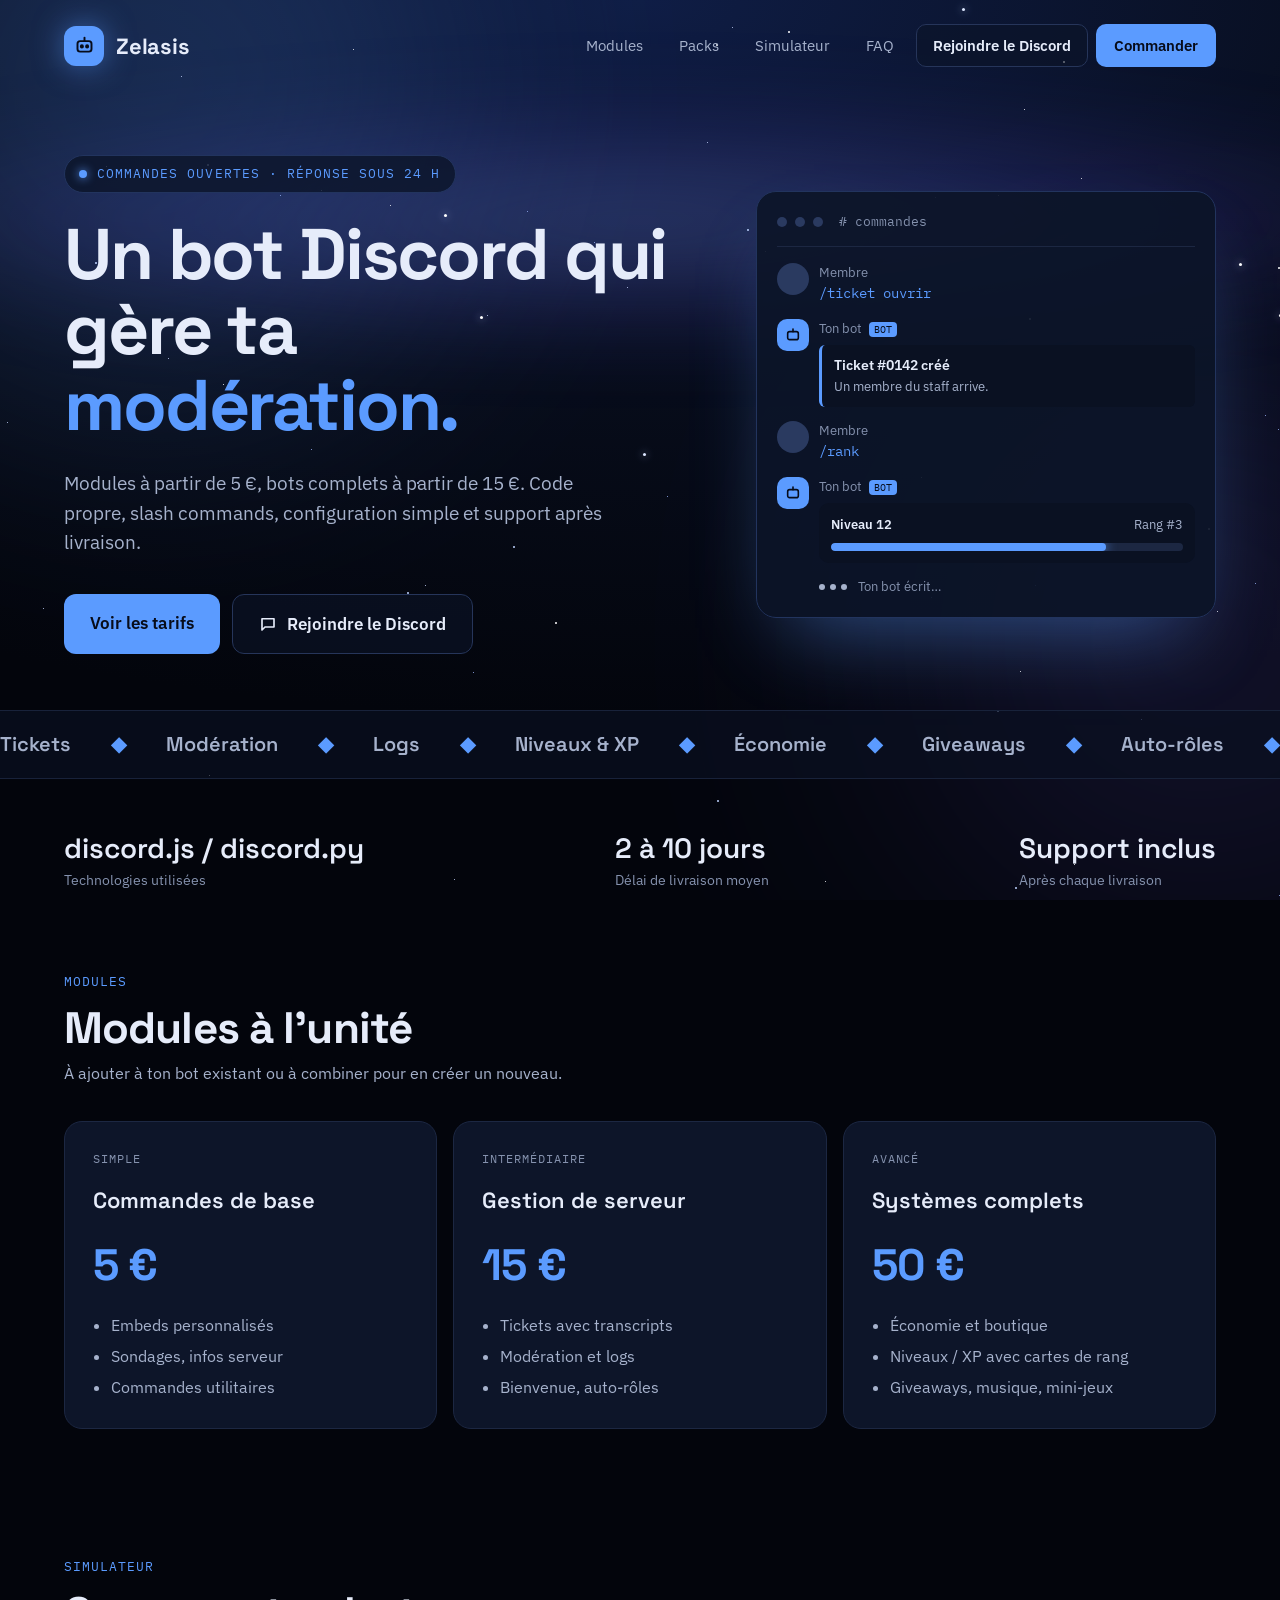
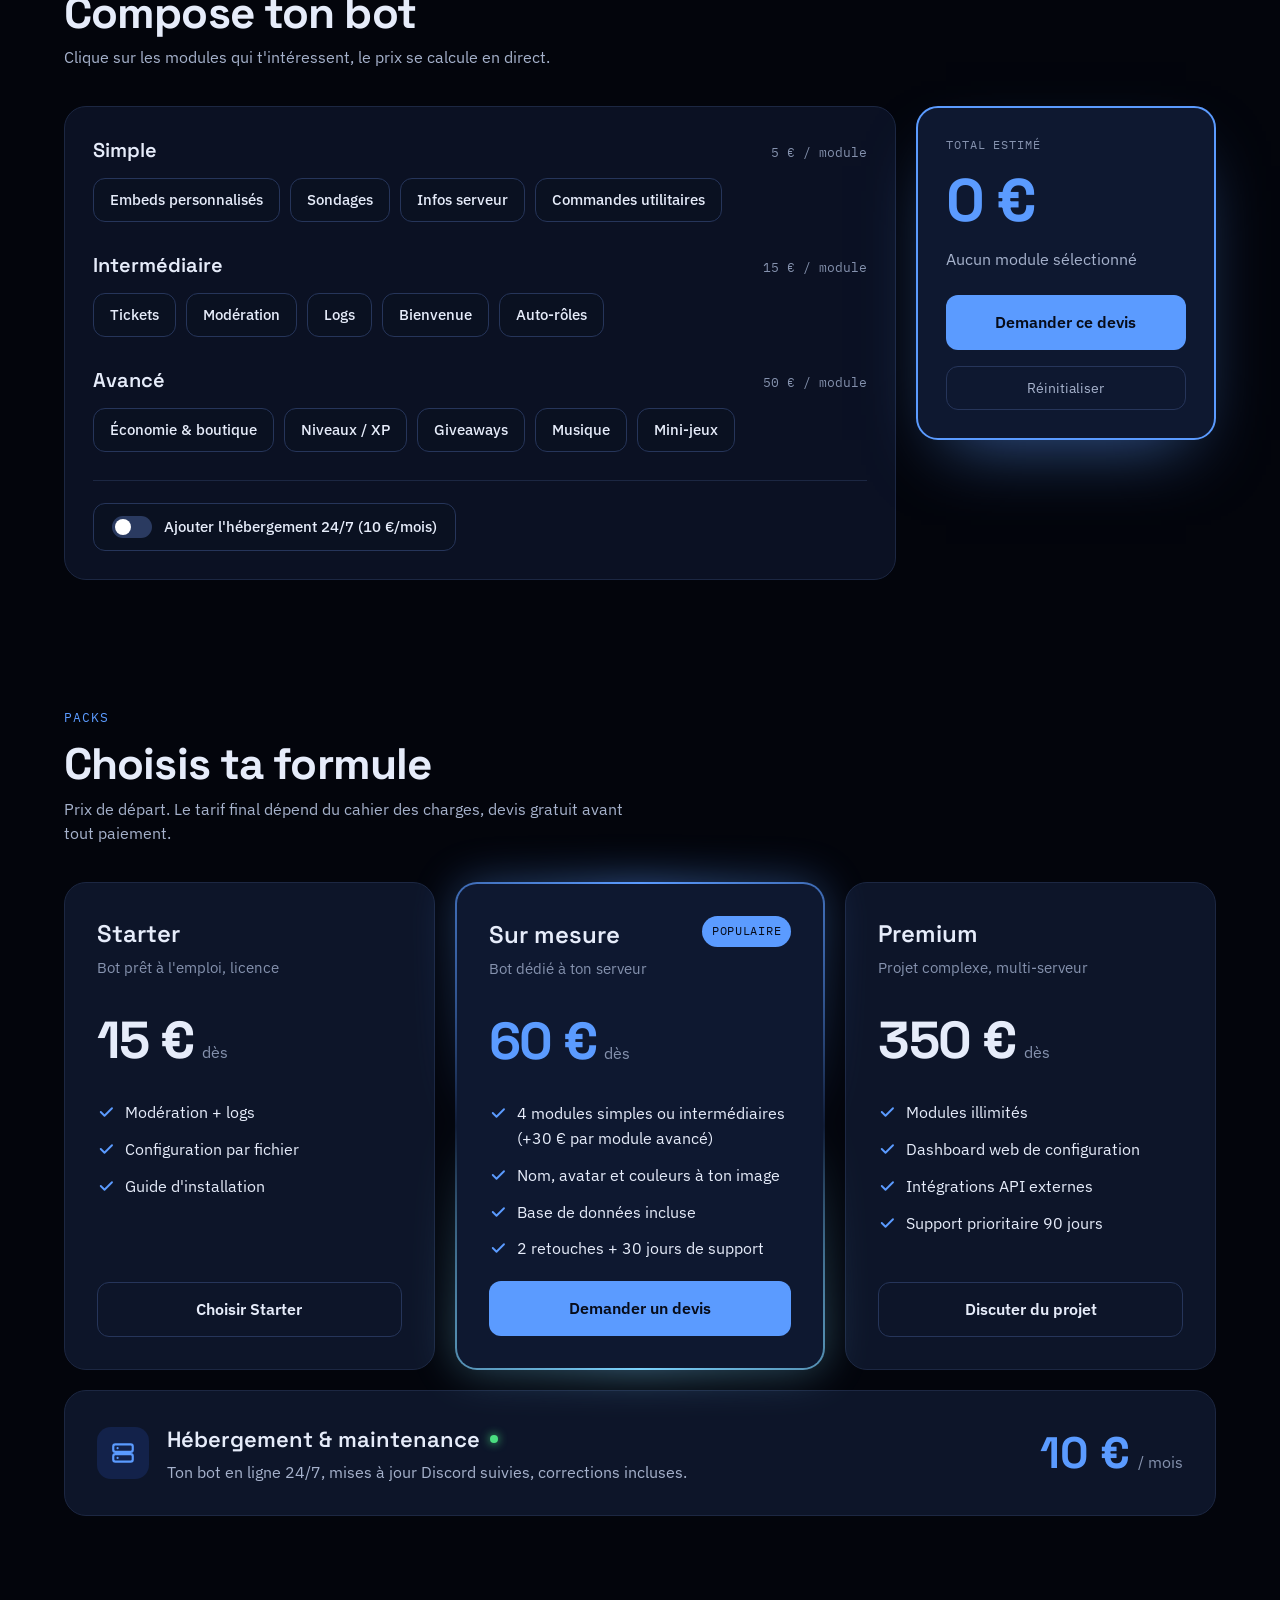
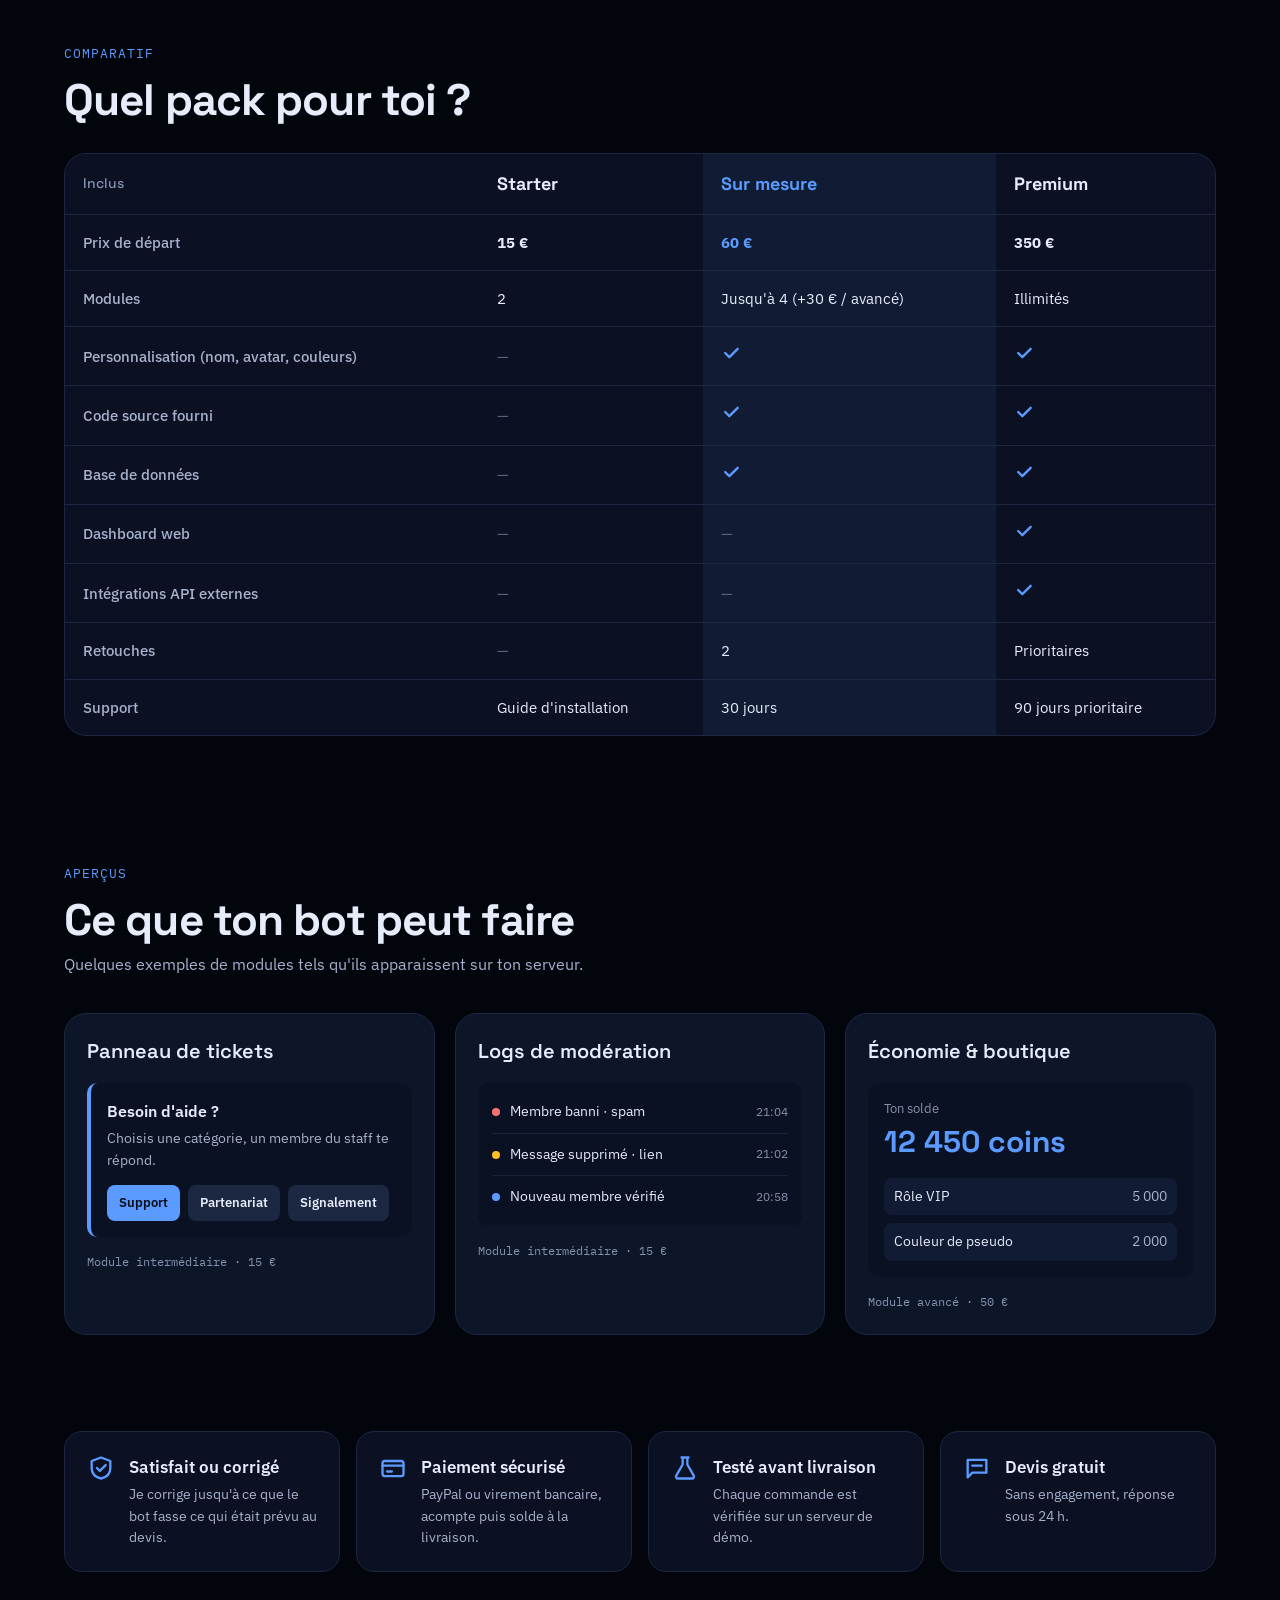
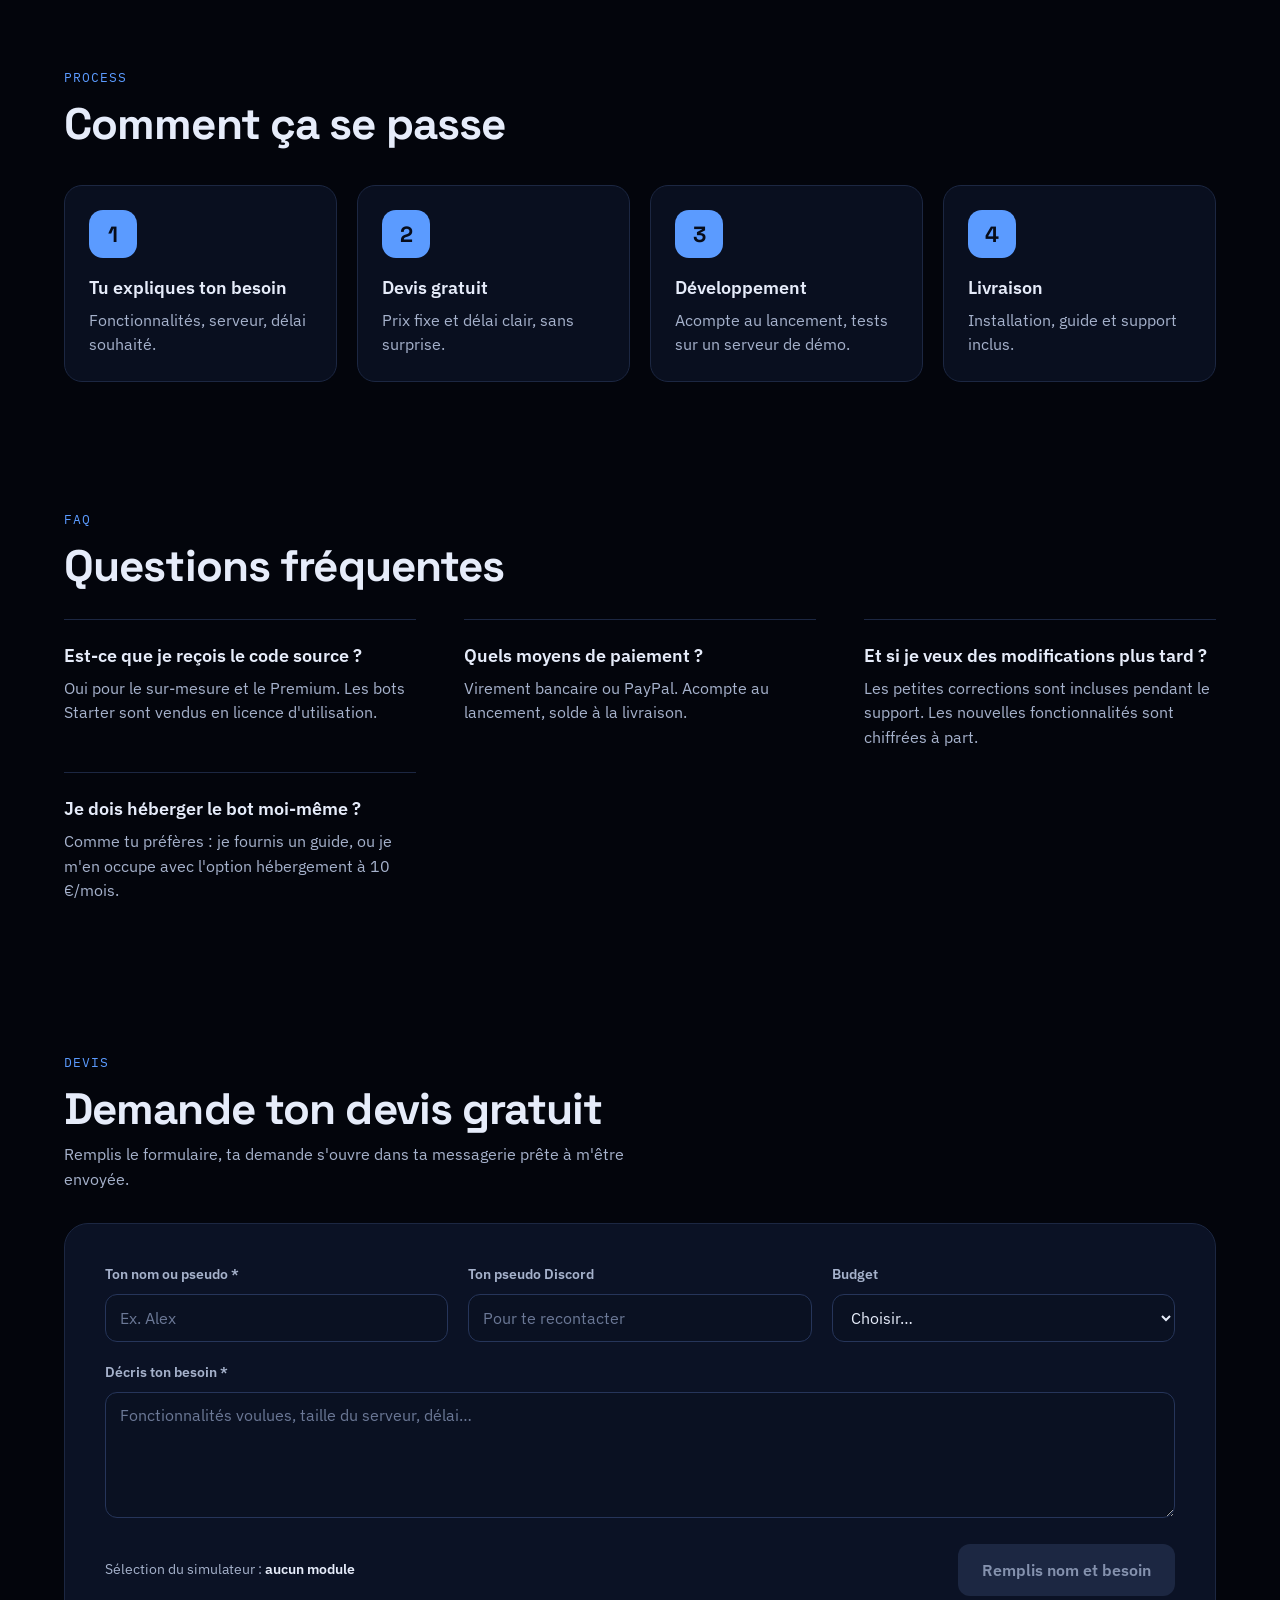
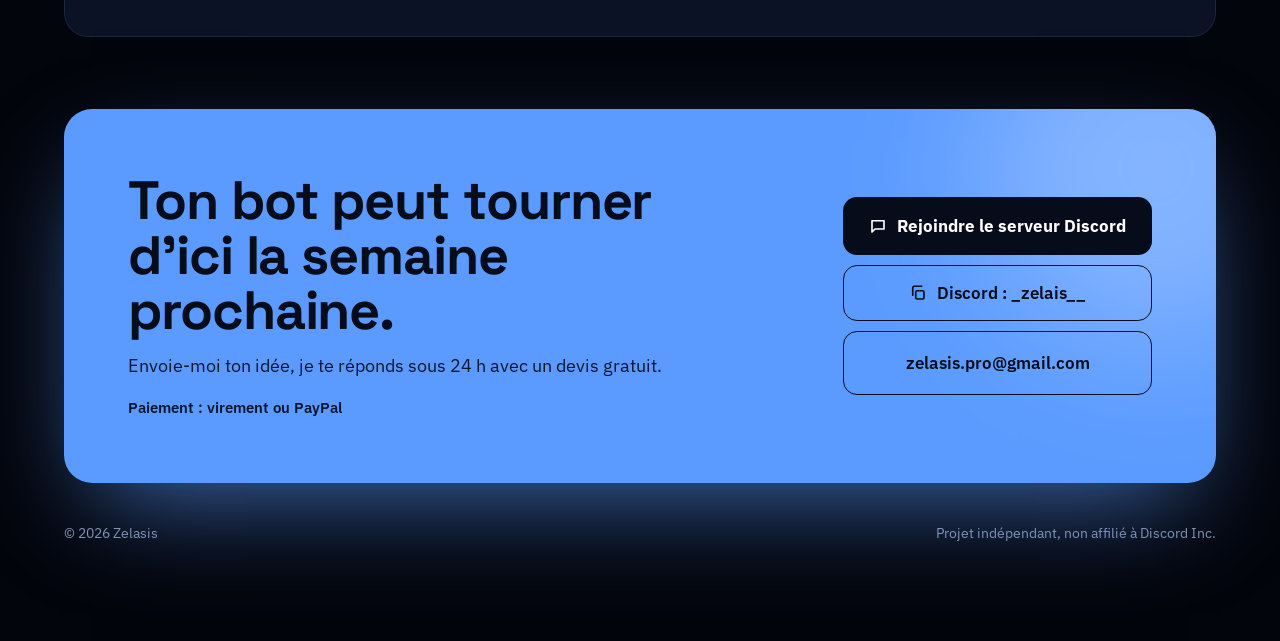
==== index.html @ 99ac1448 "Add files via upload" ====
<!doctype html>
<html lang="fr">
<head>
<meta charset="utf-8">
<meta name="viewport" content="width=device-width, initial-scale=1">
<title>Zelasis — Bots Discord sur mesure</title>
<meta name="description" content="Bots et modules Discord sur mesure : tickets, modération, économie, niveaux… Modules dès 5 €, bots complets dès 15 €. Devis gratuit sous 24 h.">
<meta property="og:title" content="Zelasis — Bots Discord sur mesure">
<meta property="og:description" content="Modules dès 5 €, bots complets dès 15 €. Devis gratuit sous 24 h.">
<meta name="theme-color" content="#070C1A">
<link rel="icon" type="image/png" href="[data-uri]">
<link rel="preconnect" href="https://fonts.googleapis.com">
<link rel="preconnect" href="https://fonts.gstatic.com" crossorigin>
<link rel="stylesheet" href="https://fonts.googleapis.com/css2?family=Space+Grotesk:wght@500;600;700&amp;family=IBM+Plex+Sans:wght@400;500;600&amp;family=IBM+Plex+Mono:wght@500&amp;display=swap">
<style>
*{box-sizing:border-box}
html{scroll-behavior:smooth}
body{margin:0;background:#070C1A}
a{color:#E6ECFA}a:hover{color:#FFFFFF}
@property --a{syntax:'<angle>';inherits:false;initial-value:0deg}
@keyframes rise{from{opacity:0;transform:translateY(24px)}to{opacity:1;transform:none}}
@keyframes pop{0%{opacity:0;transform:translateY(12px) scale(.96)}100%{opacity:1;transform:none}}
@keyframes float{0%,100%{transform:translateY(0)}50%{transform:translateY(-8px)}}
@keyframes floatsm{0%,100%{transform:translateY(0)}50%{transform:translateY(-4px)}}
@keyframes pulse{0%,100%{box-shadow:0 0 0 0 rgba(91,155,255,.6)}60%{box-shadow:0 0 0 12px rgba(91,155,255,0)}}
@keyframes blink{0%,100%{opacity:1}50%{opacity:.3}}
@keyframes drift1{0%,100%{transform:translate(0,0) scale(1)}33%{transform:translate(120px,60px) scale(1.15)}66%{transform:translate(-60px,120px) scale(.9)}}
@keyframes drift2{0%,100%{transform:translate(0,0) scale(1)}50%{transform:translate(-140px,-80px) scale(1.2)}}
@keyframes gridmove{from{background-position:0 0,0 0}to{background-position:0 48px,48px 0}}
@keyframes spin{to{--a:360deg}}
@keyframes shine{0%,55%{transform:translateX(-130%)}100%{transform:translateX(130%)}}
@keyframes marquee{from{transform:translateX(0)}to{transform:translateX(-50%)}}
@keyframes rot{0%,18%{transform:translateY(0)}25%,43%{transform:translateY(-1.1em)}50%,68%{transform:translateY(-2.2em)}75%,93%{transform:translateY(-3.3em)}100%{transform:translateY(-4.4em)}}
@keyframes fill{0%{width:8%}70%,100%{width:78%}}
@keyframes typing{0%,80%,100%{opacity:.25;transform:translateY(0)}40%{opacity:1;transform:translateY(-3px)}}
.rise{animation:rise .9s cubic-bezier(.2,.7,.2,1) both}
.pop{animation:pop .6s cubic-bezier(.2,.8,.2,1) both}
.d1{animation-delay:.1s}.d2{animation-delay:.25s}.d3{animation-delay:.4s}.d4{animation-delay:.55s}.d5{animation-delay:.7s}
.m1{animation-delay:.9s}.m2{animation-delay:1.7s}.m3{animation-delay:2.5s}.m4{animation-delay:3.3s}.m5{animation-delay:4.1s}
.float{animation:float 5s ease-in-out infinite}
.floatsm{animation:floatsm 3.2s ease-in-out infinite}
.pulse{animation:pulse 2.4s ease-out infinite}
.dot{animation:blink 1.4s ease-in-out infinite}
.orb1{animation:drift1 18s ease-in-out infinite}
.orb2{animation:drift2 22s ease-in-out infinite}
.gridbg{animation:gridmove 6s linear infinite}
.spin{animation:spin 4s linear infinite}
.shine{position:relative;overflow:hidden}
.shine::after{content:"";position:absolute;inset:0;background:linear-gradient(110deg,transparent 30%,rgba(255,255,255,.6) 50%,transparent 70%);transform:translateX(-130%);animation:shine 3.4s ease-in-out infinite;pointer-events:none}
.marquee{animation:marquee 28s linear infinite}
.rot{animation:rot 9s cubic-bezier(.7,0,.3,1) infinite}
.fill{animation:fill 3.5s cubic-bezier(.4,0,.2,1) infinite alternate}
.t1{animation:typing 1.2s infinite}.t2{animation:typing 1.2s .15s infinite}.t3{animation:typing 1.2s .3s infinite}
.card{transition:transform .35s cubic-bezier(.2,.8,.2,1),border-color .3s ease,background-color .3s ease,box-shadow .35s ease}
.card:hover{transform:translateY(-10px) scale(1.02);border-color:#5B9BFF;background-color:#111D3A;box-shadow:0 24px 60px -20px rgba(91,155,255,.45)}
.card .price{transition:transform .35s cubic-bezier(.2,.8,.2,1)}
.card:hover .price{transform:scale(1.08)}
.btn{transition:transform .2s ease,filter .2s ease,border-color .2s ease,box-shadow .25s ease}
.btn:hover{transform:translateY(-3px);filter:brightness(1.12);border-color:#5B9BFF;box-shadow:0 12px 30px -10px rgba(91,155,255,.6)}
.link{transition:color .2s ease}.link:hover{color:#FFFFFF}
.step{transition:transform .3s ease}.step:hover{transform:translateY(-6px)}
@keyframes twinkle{0%{opacity:.35}100%{opacity:1}}
@keyframes skyspin{to{transform:translate(-50%,-50%) rotate(360deg)}}
@keyframes shoot{0%{transform:rotate(215deg) translateX(0);opacity:0}1.5%{opacity:1}9%{transform:rotate(215deg) translateX(1100px);opacity:0}100%{transform:rotate(215deg) translateX(1100px);opacity:0}}
@keyframes nebula{0%,100%{opacity:.35;transform:rotate(-28deg) scale(1)}50%{opacity:.55;transform:rotate(-24deg) scale(1.08)}}
.sky{position:absolute;top:50%;left:50%;width:2400px;height:2400px;margin:0;transform:translate(-50%,-50%);animation:skyspin 360s linear infinite}
.s1,.s2,.s3{position:absolute;top:0;left:0;background:transparent;border-radius:50%}
.s1{width:1px;height:1px;box-shadow:1326px 617px #C9D8FF,197px 296px #9DB8FF,385px 1497px #9DB8FF,237px 2078px #FFFFFF,153px 352px #C9D8FF,1712px 286px #FFFFFF,371px 2257px #C9D8FF,242px 2316px #FFFFFF,914px 2387px #FFFFFF,2363px 2398px #C9D8FF,203px 905px #FFFFFF,2280px 545px #C9D8FF,1716px 590px #9DB8FF,482px 2338px #C9D8FF,2294px 740px #FFFFFF,2382px 2339px #9DB8FF,769px 1525px #FFFFFF,2243px 257px #9DB8FF,244px 843px #C9D8FF,2177px 1751px #C9D8FF,1907px 2398px #C9D8FF,1481px 1227px #FFFFFF,736px 999px #FFFFFF,2352px 1229px #9DB8FF,2027px 1406px #9DB8FF,1838px 1179px #9DB8FF,299px 483px #9DB8FF,1712px 675px #C9D8FF,622px 2002px #C9D8FF,160px 317px #9DB8FF,2347px 1285px #C9D8FF,1434px 2034px #9DB8FF,1868px 281px #FFFFFF,1105px 1941px #9DB8FF,266px 248px #9DB8FF,1268px 2367px #9DB8FF,1825px 1165px #9DB8FF,1580px 1421px #FFFFFF,1891px 1455px #FFFFFF,479px 2022px #FFFFFF,893px 1177px #FFFFFF,1014px 1629px #C9D8FF,2033px 330px #FFFFFF,1839px 1645px #9DB8FF,1138px 560px #C9D8FF,2253px 1140px #9DB8FF,1701px 1469px #9DB8FF,1558px 945px #FFFFFF,339px 721px #FFFFFF,950px 955px #FFFFFF,1986px 746px #C9D8FF,1154px 16px #FFFFFF,1716px 2189px #C9D8FF,2319px 1305px #FFFFFF,2111px 221px #C9D8FF,2290px 1607px #C9D8FF,1634px 1614px #FFFFFF,1972px 1640px #FFFFFF,780px 275px #FFFFFF,1804px 664px #FFFFFF,1392px 215px #FFFFFF,0px 2321px #FFFFFF,2197px 415px #C9D8FF,104px 288px #FFFFFF,1541px 608px #9DB8FF,1033px 1422px #9DB8FF,1491px 1942px #FFFFFF,472px 1999px #C9D8FF,1967px 1981px #C9D8FF,351px 590px #FFFFFF,1403px 1084px #C9D8FF,661px 2114px #FFFFFF,840px 2163px #C9D8FF,600px 2224px #FFFFFF,2163px 1220px #9DB8FF,372px 1069px #9DB8FF,1502px 684px #C9D8FF,912px 2181px #9DB8FF,2059px 1350px #9DB8FF,913px 799px #FFFFFF,1641px 928px #FFFFFF,2120px 2018px #C9D8FF,118px 114px #C9D8FF,1934px 1061px #FFFFFF,1410px 1831px #9DB8FF,1431px 1493px #FFFFFF,903px 418px #FFFFFF,1925px 805px #C9D8FF,837px 1976px #9DB8FF,7px 1963px #9DB8FF,1409px 347px #9DB8FF,491px 1591px #9DB8FF,816px 1958px #FFFFFF,1777px 1361px #FFFFFF,1621px 1897px #C9D8FF,347px 650px #FFFFFF,520px 112px #FFFFFF,1906px 598px #9DB8FF,1942px 1435px #FFFFFF,2247px 2245px #FFFFFF,87px 58px #9DB8FF,420px 2156px #9DB8FF,570px 1776px #FFFFFF,864px 114px #C9D8FF,871px 1199px #9DB8FF,985px 1335px #C9D8FF,2229px 1716px #FFFFFF,249px 1449px #C9D8FF,2389px 2116px #C9D8FF,2054px 535px #9DB8FF,621px 2144px #9DB8FF,76px 1802px #FFFFFF,16px 613px #FFFFFF,579px 1939px #9DB8FF,492px 2279px #FFFFFF,1335px 2123px #9DB8FF,2275px 1976px #FFFFFF,2294px 232px #FFFFFF,783px 1134px #FFFFFF,400px 2079px #C9D8FF,2300px 114px #FFFFFF,1815px 1333px #9DB8FF,2070px 2097px #FFFFFF,1135px 1852px #9DB8FF,2184px 1958px #9DB8FF,1014px 2143px #C9D8FF,2291px 829px #C9D8FF,561px 1706px #FFFFFF,1607px 1810px #C9D8FF,297px 985px #C9D8FF,299px 871px #9DB8FF,1240px 501px #FFFFFF,1499px 585px #C9D8FF,562px 1915px #FFFFFF,385px 1631px #C9D8FF,666px 916px #FFFFFF,1767px 2111px #C9D8FF,1389px 1725px #FFFFFF,1460px 1304px #FFFFFF,1498px 79px #C9D8FF,2269px 1878px #C9D8FF,74px 1574px #C9D8FF,2119px 1210px #9DB8FF,263px 462px #FFFFFF,429px 344px #C9D8FF,1113px 162px #FFFFFF,1107px 530px #C9D8FF,1059px 1662px #FFFFFF,2197px 2108px #9DB8FF,2025px 1339px #FFFFFF,1143px 235px #9DB8FF,750px 1742px #FFFFFF,1101px 68px #9DB8FF,362px 1067px #FFFFFF,910px 272px #C9D8FF,498px 1858px #FFFFFF,1389px 2265px #C9D8FF,1097px 529px #FFFFFF,2158px 976px #FFFFFF,661px 1072px #FFFFFF,741px 826px #C9D8FF,1249px 2175px #FFFFFF,1187px 1825px #9DB8FF,728px 1108px #C9D8FF,74px 1025px #FFFFFF,62px 75px #9DB8FF,2071px 2257px #FFFFFF,2106px 1944px #FFFFFF,1831px 435px #9DB8FF,1770px 2027px #9DB8FF,1610px 2075px #C9D8FF,881px 940px #C9D8FF,813px 572px #C9D8FF,1423px 222px #FFFFFF,58px 289px #9DB8FF,1046px 1764px #FFFFFF,226px 346px #9DB8FF,1560px 2072px #9DB8FF,1154px 992px #9DB8FF,1200px 185px #C9D8FF,759px 645px #C9D8FF,1826px 14px #C9D8FF,1491px 1347px #9DB8FF,1325px 1001px #FFFFFF,1267px 892px #C9D8FF,749px 4px #C9D8FF,1563px 343px #C9D8FF,1142px 2059px #9DB8FF,823px 1016px #9DB8FF,20px 372px #C9D8FF,367px 589px #C9D8FF,170px 1613px #FFFFFF,1227px 1246px #9DB8FF,953px 346px #9DB8FF,2167px 635px #9DB8FF,1595px 1335px #9DB8FF,2024px 612px #C9D8FF,592px 179px #9DB8FF,2101px 1758px #9DB8FF,2070px 570px #9DB8FF,2065px 2328px #FFFFFF,2392px 941px #FFFFFF,127px 171px #FFFFFF,1477px 429px #C9D8FF,1848px 2287px #FFFFFF,77px 2176px #9DB8FF,1001px 2004px #C9D8FF,13px 1871px #FFFFFF,2060px 2192px #FFFFFF,2154px 270px #9DB8FF,1940px 1032px #FFFFFF,1087px 961px #9DB8FF,840px 945px #9DB8FF,1885px 2023px #C9D8FF,314px 1962px #9DB8FF,1176px 191px #9DB8FF,812px 317px #9DB8FF,603px 1358px #C9D8FF,1246px 2325px #FFFFFF,51px 1975px #FFFFFF,1989px 1100px #9DB8FF,407px 891px #9DB8FF,2005px 1191px #9DB8FF,2115px 1169px #C9D8FF,1908px 1910px #FFFFFF,2249px 816px #C9D8FF,351px 1937px #FFFFFF,1186px 1879px #FFFFFF,2075px 1840px #C9D8FF,1584px 859px #FFFFFF,305px 2381px #FFFFFF,580px 2146px #C9D8FF,1472px 543px #9DB8FF,2083px 1145px #FFFFFF,1495px 947px #C9D8FF,1991px 1614px #FFFFFF,651px 14px #C9D8FF,1846px 1660px #C9D8FF,576px 1704px #C9D8FF,1540px 1294px #FFFFFF,1357px 7px #C9D8FF,1385px 1631px #FFFFFF,801px 48px #9DB8FF,1187px 1037px #C9D8FF,266px 1609px #C9D8FF,312px 1477px #C9D8FF,1127px 197px #C9D8FF,416px 211px #9DB8FF,1169px 609px #FFFFFF,1088px 1786px #9DB8FF,1292px 777px #C9D8FF,1752px 118px #9DB8FF,1638px 2269px #9DB8FF,833px 330px #FFFFFF,1682px 1846px #9DB8FF,567px 1172px #C9D8FF,200px 2253px #FFFFFF,699px 1934px #C9D8FF,1407px 1154px #C9D8FF,1047px 1065px #C9D8FF;animation:twinkle 3.5s ease-in-out infinite alternate}
.s2{width:2px;height:2px;box-shadow:977px 1232px #BFD3FF,2282px 1615px #FFFFFF,685px 662px #FFFFFF,851px 2050px #BFD3FF,2254px 901px #BFD3FF,1363px 1843px #BFD3FF,571px 2243px #FFFFFF,999px 371px #FFFFFF,1400px 2276px #FFFFFF,1307px 979px #BFD3FF,1058px 2333px #FFFFFF,82px 1690px #BFD3FF,1695px 2146px #FFFFFF,1543px 1106px #BFD3FF,254px 2040px #BFD3FF,2352px 1475px #FFFFFF,2061px 2167px #FFFFFF,379px 1110px #FFFFFF,1575px 1637px #BFD3FF,1768px 1278px #FFFFFF,521px 132px #BFD3FF,1938px 2006px #FFFFFF,299px 1603px #BFD3FF,1838px 1017px #FFFFFF,916px 632px #FFFFFF,2139px 446px #BFD3FF,348px 2258px #FFFFFF,5px 514px #FFFFFF,2332px 153px #BFD3FF,524px 1031px #BFD3FF,459px 407px #FFFFFF,1230px 2148px #FFFFFF,1589px 1068px #FFFFFF,4px 42px #BFD3FF,1886px 1141px #BFD3FF,992px 1946px #FFFFFF,2240px 1011px #FFFFFF,1686px 1259px #FFFFFF,89px 795px #BFD3FF,1720px 332px #BFD3FF,933px 1738px #BFD3FF,928px 2019px #FFFFFF,1384px 1722px #BFD3FF,1623px 811px #FFFFFF,1196px 2067px #FFFFFF,840px 2030px #FFFFFF,1276px 794px #FFFFFF,1905px 907px #BFD3FF,1208px 446px #BFD3FF,767px 914px #BFD3FF,1708px 231px #FFFFFF,1611px 222px #FFFFFF,96px 581px #BFD3FF,212px 246px #FFFFFF,1611px 1841px #BFD3FF,463px 325px #FFFFFF,1348px 781px #FFFFFF,2149px 1915px #FFFFFF,1277px 1550px #BFD3FF,1358px 1812px #FFFFFF,446px 11px #FFFFFF,1146px 330px #BFD3FF,1721px 506px #FFFFFF,1557px 1460px #BFD3FF,1771px 359px #FFFFFF,1939px 801px #BFD3FF,2218px 1828px #FFFFFF,1324px 1491px #BFD3FF,124px 1682px #FFFFFF,1657px 166px #BFD3FF,142px 1900px #FFFFFF,253px 1052px #FFFFFF,257px 1388px #BFD3FF,1115px 1372px #FFFFFF,1073px 1296px #BFD3FF,1218px 15px #FFFFFF,99px 957px #FFFFFF,1946px 1907px #BFD3FF,1028px 1761px #BFD3FF,543px 2033px #FFFFFF,35px 1242px #FFFFFF,967px 1342px #BFD3FF,1887px 1482px #FFFFFF,2096px 808px #BFD3FF,655px 1012px #BFD3FF,265px 138px #BFD3FF,2263px 2230px #BFD3FF,658px 1747px #FFFFFF,295px 1084px #FFFFFF,853px 394px #BFD3FF;animation:twinkle 5s ease-in-out 1s infinite alternate}
.s3{width:3px;height:3px;box-shadow:2041px 1830px #FFFFFF,959px 544px #DCE7FF,1887px 962px #FFFFFF,1203px 1203px #DCE7FF,2321px 1096px #DCE7FF,1040px 1066px #FFFFFF,1799px 1013px #FFFFFF,1004px 964px #FFFFFF,1152px 2368px #FFFFFF,1336px 265px #DCE7FF,1030px 1007px #FFFFFF,411px 1900px #FFFFFF,419px 18px #DCE7FF,946px 1836px #DCE7FF,165px 1202px #FFFFFF,488px 206px #FFFFFF,2388px 795px #FFFFFF,1524px 2099px #FFFFFF,1839px 1064px #FFFFFF,433px 1432px #FFFFFF,153px 1510px #DCE7FF,579px 180px #FFFFFF,1044px 156px #FFFFFF,46px 1340px #DCE7FF,1522px 758px #DCE7FF,319px 833px #FFFFFF,2030px 2244px #DCE7FF,259px 1671px #FFFFFF,1619px 2253px #FFFFFF,2187px 373px #FFFFFF;filter:drop-shadow(0 0 4px #BFD3FF);animation:twinkle 2.6s ease-in-out .5s infinite alternate}
.milky{animation:nebula 20s ease-in-out infinite}
.shoot{position:absolute;width:180px;height:2px;border-radius:999px;background:linear-gradient(90deg,rgba(255,255,255,0),#FFFFFF);filter:drop-shadow(0 0 6px #BFD3FF);opacity:0;transform-origin:left center}
.sh1{top:6%;left:88%;animation:shoot 9s ease-in 1s infinite}
.sh2{top:18%;left:62%;animation:shoot 12s ease-in 4.5s infinite}
.sh3{top:2%;left:40%;animation:shoot 10s ease-in 7s infinite}
.sh4{top:30%;left:96%;animation:shoot 14s ease-in 10s infinite}
.sh5{top:12%;left:75%;animation:shoot 11s ease-in 13s infinite}
@media (prefers-reduced-motion: reduce){.sky,.s1,.s2,.s3,.milky,.shoot{animation:none}}
.chip{transition:transform .2s ease,background-color .2s ease,border-color .2s ease,box-shadow .2s ease;cursor:pointer}
.chip:hover{transform:translateY(-2px);box-shadow:0 8px 20px -10px rgba(91,155,255,.7)}
.field{transition:border-color .2s ease,box-shadow .2s ease}
.field:focus{outline:none;border-color:#5B9BFF;box-shadow:0 0 0 4px rgba(91,155,255,.2)}
.field::placeholder{color:#6B7896}
.tile{transition:transform .3s ease,border-color .3s ease}.tile:hover{transform:translateY(-6px);border-color:#3D63B8}
.cmp th,.cmp td{padding:16px 18px;text-align:left;border-bottom:1px solid #1C2742}
.cmp tbody tr{transition:background-color .2s ease}.cmp tbody tr:hover{background-color:rgba(91,155,255,.06)}
.cmp-d{display:block}.cmp-m{display:none}
@media (max-width: 760px){.cmp-d{display:none}.cmp-m{display:grid}}
@supports (animation-timeline: view()){
.reveal{animation:rise linear both;animation-timeline:view();animation-range:entry 0% cover 28%}
}
@media (prefers-reduced-motion: reduce){
.rise,.pop,.float,.floatsm,.pulse,.dot,.orb1,.orb2,.gridbg,.spin,.marquee,.rot,.fill,.t1,.t2,.t3,.reveal,.shine::after{animation:none}
.card,.btn,.step{transition:none}
}
</style>
</head>
<body>
<div style="position: relative; overflow: hidden; background: #03050C; color: #E6ECFA; font-family: 'IBM Plex Sans', system-ui, sans-serif; font-size: 16px; line-height: 1.55; min-height: 100vh">

<div aria-hidden="true" style="position: fixed; inset: 0; z-index: 0; overflow: hidden; pointer-events: none; background: radial-gradient(ellipse 120% 80% at 50% 0%, #0F1D45 0%, #070C1A 55%, #03050C 100%)">
<div class="milky" style="position: absolute; top: 10%; left: -20%; width: 140%; height: 260px; border-radius: 50%; background: radial-gradient(ellipse at center, rgba(125,160,255,0.28) 0%, rgba(110,90,255,0.14) 40%, transparent 70%); filter: blur(40px)"></div>
<div class="orb1" style="position: absolute; top: -220px; left: -160px; width: 620px; height: 620px; border-radius: 50%; background: #5B9BFF; opacity: 0.18; filter: blur(130px)"></div>
<div class="orb2" style="position: absolute; top: 40%; right: -200px; width: 560px; height: 560px; border-radius: 50%; background: #7C6BFF; opacity: 0.14; filter: blur(140px)"></div>
<div class="sky"><div class="s1"></div><div class="s2"></div><div class="s3"></div></div>
<div class="shoot sh1"></div><div class="shoot sh2"></div><div class="shoot sh3"></div><div class="shoot sh4"></div><div class="shoot sh5"></div>
</div>

<header class="rise" style="position: relative; z-index: 2; max-width: 1200px; margin: 0 auto; padding: 24px 24px; display: flex; flex-wrap: wrap; gap: 16px; align-items: center; justify-content: space-between">
<div style="display: flex; align-items: center; gap: 12px">
<div class="floatsm" style="width: 40px; height: 40px; border-radius: 12px; background: #5B9BFF; display: flex; align-items: center; justify-content: center; box-shadow: 0 0 30px rgba(91,155,255,0.5)">
<svg width="21" height="21" viewBox="0 0 24 24" fill="none" stroke="#070C1A" stroke-width="2.2" stroke-linecap="round" stroke-linejoin="round" aria-hidden="true"><rect x="4" y="7" width="16" height="12" rx="3"></rect><path d="M12 3v4"></path><circle cx="9" cy="13" r="1.2"></circle><circle cx="15" cy="13" r="1.2"></circle></svg>
</div>
<span style="font-family: 'Space Grotesk', sans-serif; font-weight: 700; font-size: 22px; letter-spacing: -0.01em">Zelasis</span>
</div>
<nav style="display: flex; flex-wrap: wrap; gap: 8px; align-items: center">
<a class="link" href="#modules" style="padding: 10px 14px; text-decoration: none; color: #A6B2CC; font-size: 15px">Modules</a>
<a class="link" href="#bots" style="padding: 10px 14px; text-decoration: none; color: #A6B2CC; font-size: 15px">Packs</a>
<a class="link" href="#simulateur" style="padding: 10px 14px; text-decoration: none; color: #A6B2CC; font-size: 15px">Simulateur</a>
<a class="link" href="#faq" style="padding: 10px 14px; text-decoration: none; color: #A6B2CC; font-size: 15px">FAQ</a>
<a class="btn" href="https://discord.gg/VWMYkzDHWJ" target="_blank" rel="noopener" style="padding: 9px 16px; text-decoration: none; color: #E6ECFA; border: 1px solid #26355A; border-radius: 10px; font-weight: 600; font-size: 15px; background: rgba(12,20,40,0.6)">Rejoindre le Discord</a>
<a class="btn shine" href="#devis" style="padding: 10px 18px; text-decoration: none; color: #070C1A; background: #5B9BFF; border-radius: 10px; font-weight: 600; font-size: 15px">Commander</a>
</nav>
</header>

<section style="position: relative; z-index: 2; max-width: 1200px; margin: 0 auto; padding: 64px 24px 56px; display: flex; flex-wrap: wrap; gap: 56px; align-items: center">
<div style="flex: 1 1 520px; min-width: 0">
<div class="rise d1" style="display: inline-flex; align-items: center; gap: 10px; font-family: 'IBM Plex Mono', monospace; font-size: 13px; letter-spacing: 0.08em; text-transform: uppercase; color: #5B9BFF; margin-bottom: 24px; padding: 8px 14px; border: 1px solid #22345E; border-radius: 999px; background: rgba(12,20,40,0.8)">
<span class="dot" style="width: 8px; height: 8px; border-radius: 50%; background: #5B9BFF; box-shadow: 0 0 10px #5B9BFF"></span>Commandes ouvertes · réponse sous 24 h
</div>
<h1 class="rise d2" style="margin: 0; font-family: 'Space Grotesk', sans-serif; font-weight: 700; font-size: clamp(40px, 5.6vw, 72px); line-height: 1.04; letter-spacing: -0.03em">Un bot Discord qui gère ta <span style="display: inline-block; height: 1.1em; overflow: hidden; vertical-align: bottom"><span class="rot" style="display: flex; flex-direction: column; color: #5B9BFF"><span style="height: 1.1em; line-height: 1.1em">modération.</span><span style="height: 1.1em; line-height: 1.1em">économie.</span><span style="height: 1.1em; line-height: 1.1em">tickets.</span><span style="height: 1.1em; line-height: 1.1em">communauté.</span><span style="height: 1.1em; line-height: 1.1em">modération.</span></span></span></h1>
<p class="rise d3" style="margin: 24px 0 0; font-size: 19px; color: #A6B2CC; max-width: 560px">Modules à partir de 5 €, bots complets à partir de 15 €. Code propre, slash commands, configuration simple et support après livraison.</p>
<div class="rise d4" style="display: flex; flex-wrap: wrap; gap: 12px; margin-top: 36px">
<a class="btn shine pulse" href="#bots" style="padding: 16px 26px; text-decoration: none; color: #070C1A; background: #5B9BFF; border-radius: 12px; font-weight: 600; font-size: 17px">Voir les tarifs</a>
<a class="btn" href="https://discord.gg/VWMYkzDHWJ" target="_blank" rel="noopener" style="display: inline-flex; align-items: center; gap: 10px; padding: 16px 26px; text-decoration: none; color: #E6ECFA; border: 1px solid #26355A; border-radius: 12px; font-weight: 600; font-size: 17px; background: rgba(12,20,40,0.6)"><svg width="18" height="18" viewBox="0 0 24 24" fill="none" stroke="currentColor" stroke-width="2.2" stroke-linecap="round" stroke-linejoin="round" aria-hidden="true"><path d="M4 5h16v11H8l-4 4z"></path></svg>Rejoindre le Discord</a>
</div>
</div>

<div class="rise d3" style="flex: 1 1 360px; min-width: 0; max-width: 460px">
<div class="float" style="background: rgba(13,21,41,0.92); border: 1px solid #22345E; border-radius: 20px; padding: 20px; box-shadow: 0 40px 80px -30px rgba(91,155,255,0.45)">
<div style="display: flex; align-items: center; gap: 8px; padding-bottom: 14px; border-bottom: 1px solid #1C2742; margin-bottom: 16px">
<span style="width: 10px; height: 10px; border-radius: 50%; background: #2A3A60"></span><span style="width: 10px; height: 10px; border-radius: 50%; background: #2A3A60"></span><span style="width: 10px; height: 10px; border-radius: 50%; background: #2A3A60"></span>
<span style="margin-left: 8px; font-family: 'IBM Plex Mono', monospace; font-size: 13px; color: #8592AE"># commandes</span>
</div>
<div style="display: flex; flex-direction: column; gap: 14px">
<div class="pop m1" style="display: flex; gap: 10px; align-items: flex-start">
<div style="width: 32px; height: 32px; border-radius: 50%; background: #2A3A60; flex: none"></div>
<div><div style="font-size: 13px; color: #8592AE">Membre</div><div style="font-family: 'IBM Plex Mono', monospace; font-size: 14px; color: #5B9BFF">/ticket ouvrir</div></div>
</div>
<div class="pop m2" style="display: flex; gap: 10px; align-items: flex-start">
<div style="width: 32px; height: 32px; border-radius: 10px; background: #5B9BFF; flex: none; display: flex; align-items: center; justify-content: center"><svg width="16" height="16" viewBox="0 0 24 24" fill="none" stroke="#070C1A" stroke-width="2.4" stroke-linecap="round" stroke-linejoin="round" aria-hidden="true"><rect x="4" y="7" width="16" height="12" rx="3"></rect><path d="M12 3v4"></path></svg></div>
<div style="flex: 1; min-width: 0">
<div style="font-size: 13px; color: #8592AE">Ton bot <span style="font-family: 'IBM Plex Mono', monospace; font-size: 10px; background: #5B9BFF; color: #070C1A; padding: 1px 5px; border-radius: 4px; margin-left: 4px">BOT</span></div>
<div style="margin-top: 6px; background: #0A1122; border-left: 3px solid #5B9BFF; border-radius: 6px; padding: 10px 12px; font-size: 14px"><div style="font-weight: 600">Ticket #0142 créé</div><div style="color: #A6B2CC; font-size: 13px">Un membre du staff arrive.</div></div>
</div>
</div>
<div class="pop m3" style="display: flex; gap: 10px; align-items: flex-start">
<div style="width: 32px; height: 32px; border-radius: 50%; background: #2A3A60; flex: none"></div>
<div><div style="font-size: 13px; color: #8592AE">Membre</div><div style="font-family: 'IBM Plex Mono', monospace; font-size: 14px; color: #5B9BFF">/rank</div></div>
</div>
<div class="pop m4" style="display: flex; gap: 10px; align-items: flex-start">
<div style="width: 32px; height: 32px; border-radius: 10px; background: #5B9BFF; flex: none; display: flex; align-items: center; justify-content: center"><svg width="16" height="16" viewBox="0 0 24 24" fill="none" stroke="#070C1A" stroke-width="2.4" stroke-linecap="round" stroke-linejoin="round" aria-hidden="true"><rect x="4" y="7" width="16" height="12" rx="3"></rect><path d="M12 3v4"></path></svg></div>
<div style="flex: 1; min-width: 0">
<div style="font-size: 13px; color: #8592AE">Ton bot <span style="font-family: 'IBM Plex Mono', monospace; font-size: 10px; background: #5B9BFF; color: #070C1A; padding: 1px 5px; border-radius: 4px; margin-left: 4px">BOT</span></div>
<div style="margin-top: 6px; background: #0A1122; border-radius: 10px; padding: 12px">
<div style="display: flex; justify-content: space-between; font-size: 13px"><span style="font-weight: 600">Niveau 12</span><span style="color: #A6B2CC">Rang #3</span></div>
<div style="margin-top: 8px; height: 8px; border-radius: 999px; background: #1C2742; overflow: hidden"><div class="fill" style="height: 100%; width: 78%; border-radius: 999px; background: #5B9BFF; box-shadow: 0 0 12px #5B9BFF"></div></div>
</div>
</div>
</div>
<div class="pop m5" style="display: flex; gap: 5px; align-items: center; padding-left: 42px; color: #8592AE; font-size: 13px">
<span class="t1" style="width: 6px; height: 6px; border-radius: 50%; background: #A6B2CC"></span><span class="t2" style="width: 6px; height: 6px; border-radius: 50%; background: #A6B2CC"></span><span class="t3" style="width: 6px; height: 6px; border-radius: 50%; background: #A6B2CC"></span><span style="margin-left: 6px">Ton bot écrit…</span>
</div>
</div>
</div>
</div>
</section>

<div class="rise d5" style="position: relative; z-index: 2; border-top: 1px solid #18223A; border-bottom: 1px solid #18223A; background: rgba(10,17,34,0.7); overflow: hidden; padding: 18px 0" aria-label="Fonctionnalités disponibles">
<div class="marquee" style="display: flex; width: max-content; gap: 40px; font-family: 'Space Grotesk', sans-serif; font-size: 20px; font-weight: 600; color: #A6B2CC; white-space: nowrap">
<span>Tickets</span><span style="color: #5B9BFF">◆</span><span>Modération</span><span style="color: #5B9BFF">◆</span><span>Logs</span><span style="color: #5B9BFF">◆</span><span>Niveaux &amp; XP</span><span style="color: #5B9BFF">◆</span><span>Économie</span><span style="color: #5B9BFF">◆</span><span>Giveaways</span><span style="color: #5B9BFF">◆</span><span>Auto-rôles</span><span style="color: #5B9BFF">◆</span><span>Bienvenue</span><span style="color: #5B9BFF">◆</span><span>Mini-jeux</span><span style="color: #5B9BFF">◆</span><span>Dashboard web</span><span style="color: #5B9BFF">◆</span>
<span>Tickets</span><span style="color: #5B9BFF">◆</span><span>Modération</span><span style="color: #5B9BFF">◆</span><span>Logs</span><span style="color: #5B9BFF">◆</span><span>Niveaux &amp; XP</span><span style="color: #5B9BFF">◆</span><span>Économie</span><span style="color: #5B9BFF">◆</span><span>Giveaways</span><span style="color: #5B9BFF">◆</span><span>Auto-rôles</span><span style="color: #5B9BFF">◆</span><span>Bienvenue</span><span style="color: #5B9BFF">◆</span><span>Mini-jeux</span><span style="color: #5B9BFF">◆</span><span>Dashboard web</span><span style="color: #5B9BFF">◆</span>
</div>
</div>

<section style="position: relative; z-index: 2; max-width: 1200px; margin: 0 auto; padding: 48px 24px 0">
<div class="reveal" style="display: flex; flex-wrap: wrap; gap: 40px; justify-content: space-between">
<div><div style="font-family: 'Space Grotesk', sans-serif; font-size: 28px; font-weight: 600">discord.js / discord.py</div><div style="color: #8592AE; font-size: 14px">Technologies utilisées</div></div>
<div><div style="font-family: 'Space Grotesk', sans-serif; font-size: 28px; font-weight: 600">2 à 10 jours</div><div style="color: #8592AE; font-size: 14px">Délai de livraison moyen</div></div>
<div><div style="font-family: 'Space Grotesk', sans-serif; font-size: 28px; font-weight: 600">Support inclus</div><div style="color: #8592AE; font-size: 14px">Après chaque livraison</div></div>
</div>
</section>

<section id="modules" style="position: relative; z-index: 2; max-width: 1200px; margin: 0 auto; padding: 80px 24px 64px">
<div class="reveal">
<div style="font-family: 'IBM Plex Mono', monospace; font-size: 13px; letter-spacing: 0.08em; text-transform: uppercase; color: #5B9BFF">Modules</div>
<h2 style="margin: 12px 0 8px; font-family: 'Space Grotesk', sans-serif; font-size: 44px; letter-spacing: -0.02em; line-height: 1.1">Modules à l'unité</h2>
<p style="margin: 0 0 36px; color: #A6B2CC; max-width: 560px">À ajouter à ton bot existant ou à combiner pour en créer un nouveau.</p>
</div>
<div style="display: grid; grid-template-columns: repeat(auto-fit, minmax(260px, 1fr)); gap: 16px">

<div class="card reveal" style="background: #0D1529; border: 1px solid #1C2742; border-radius: 18px; padding: 28px; display: flex; flex-direction: column; gap: 14px">
<div style="font-family: 'IBM Plex Mono', monospace; font-size: 12px; color: #8592AE; text-transform: uppercase; letter-spacing: 0.08em">Simple</div>
<div style="font-family: 'Space Grotesk', sans-serif; font-size: 22px; font-weight: 600">Commandes de base</div>
<div class="price" style="transform-origin: left center; font-family: 'Space Grotesk', sans-serif; font-size: 44px; font-weight: 700; letter-spacing: -0.02em; color: #5B9BFF">5 €</div>
<ul style="margin: 0; padding-left: 18px; color: #A6B2CC; display: flex; flex-direction: column; gap: 6px">
<li>Embeds personnalisés</li>
<li>Sondages, infos serveur</li>
<li>Commandes utilitaires</li>
</ul>
</div>

<div class="card reveal" style="background: #0D1529; border: 1px solid #1C2742; border-radius: 18px; padding: 28px; display: flex; flex-direction: column; gap: 14px">
<div style="font-family: 'IBM Plex Mono', monospace; font-size: 12px; color: #8592AE; text-transform: uppercase; letter-spacing: 0.08em">Intermédiaire</div>
<div style="font-family: 'Space Grotesk', sans-serif; font-size: 22px; font-weight: 600">Gestion de serveur</div>
<div class="price" style="transform-origin: left center; font-family: 'Space Grotesk', sans-serif; font-size: 44px; font-weight: 700; letter-spacing: -0.02em; color: #5B9BFF">15 €</div>
<ul style="margin: 0; padding-left: 18px; color: #A6B2CC; display: flex; flex-direction: column; gap: 6px">
<li>Tickets avec transcripts</li>
<li>Modération et logs</li>
<li>Bienvenue, auto-rôles</li>
</ul>
</div>

<div class="card reveal" style="background: #0D1529; border: 1px solid #1C2742; border-radius: 18px; padding: 28px; display: flex; flex-direction: column; gap: 14px">
<div style="font-family: 'IBM Plex Mono', monospace; font-size: 12px; color: #8592AE; text-transform: uppercase; letter-spacing: 0.08em">Avancé</div>
<div style="font-family: 'Space Grotesk', sans-serif; font-size: 22px; font-weight: 600">Systèmes complets</div>
<div class="price" style="transform-origin: left center; font-family: 'Space Grotesk', sans-serif; font-size: 44px; font-weight: 700; letter-spacing: -0.02em; color: #5B9BFF">50 €</div>
<ul style="margin: 0; padding-left: 18px; color: #A6B2CC; display: flex; flex-direction: column; gap: 6px">
<li>Économie et boutique</li>
<li>Niveaux / XP avec cartes de rang</li>
<li>Giveaways, musique, mini-jeux</li>
</ul>
</div>

</div>
</section>

<section id="simulateur" style="position: relative; z-index: 2; max-width: 1200px; margin: 0 auto; padding: 64px 24px">
<div class="reveal">
<div style="font-family: 'IBM Plex Mono', monospace; font-size: 13px; letter-spacing: 0.08em; text-transform: uppercase; color: #5B9BFF">Simulateur</div>
<h2 style="margin: 12px 0 8px; font-family: 'Space Grotesk', sans-serif; font-size: 44px; letter-spacing: -0.02em; line-height: 1.1">Compose ton bot</h2>
<p style="margin: 0 0 36px; color: #A6B2CC; max-width: 560px">Clique sur les modules qui t'intéressent, le prix se calcule en direct.</p>
</div>
<div class="reveal" style="display: flex; flex-wrap: wrap; gap: 20px; align-items: flex-start">
<div style="flex: 999 1 560px; min-width: 0; background: rgba(13,21,41,0.85); border: 1px solid #1C2742; border-radius: 22px; padding: 28px; display: flex; flex-direction: column; gap: 28px">
<div id="sim-groups" style="display: flex; flex-direction: column; gap: 28px"></div>
<div style="padding-top: 22px; border-top: 1px solid #1C2742">
<button type="button" class="chip" id="sim-host" aria-pressed="false" style="display: inline-flex; align-items: center; gap: 12px; min-height: 44px; padding: 12px 18px; border-radius: 12px; font-family: inherit; font-size: 15px; font-weight: 500; background: rgba(10,17,34,0.9); border: 1px solid #26355A; color: #E6ECFA">
<span id="sim-track" style="width: 40px; height: 22px; border-radius: 999px; background: #2A3A60; position: relative; flex: none"><span id="sim-knob" style="position: absolute; top: 3px; left: 3px; width: 16px; height: 16px; border-radius: 50%; background: #FFFFFF; transition: left .2s ease"></span></span>
Ajouter l'hébergement 24/7 (10 €/mois)
</button>
</div>
</div>

<div style="flex: 1 1 300px; min-width: 0; background: #0E1830; border: 2px solid #5B9BFF; border-radius: 22px; padding: 28px; display: flex; flex-direction: column; gap: 16px; box-shadow: 0 30px 70px -30px rgba(91,155,255,0.6)">
<div style="font-family: 'IBM Plex Mono', monospace; font-size: 12px; text-transform: uppercase; letter-spacing: 0.08em; color: #8592AE">Total estimé</div>
<div style="font-family: 'Space Grotesk', sans-serif; font-size: 60px; font-weight: 700; letter-spacing: -0.03em; line-height: 1; color: #5B9BFF"><span id="sim-total">0 €</span></div>
<div style="color: #A6B2CC"><span id="sim-count">Aucun module sélectionné</span></div>
<div id="sim-hostline" hidden style="color: #E6ECFA; font-weight: 600">+ 10 € / mois d'hébergement</div>
<div id="sim-tip" hidden style="background: rgba(91,155,255,0.12); border: 1px solid #2B4A8C; border-radius: 12px; padding: 12px 14px; font-size: 14px; color: #CFE0FF"></div>
<a class="btn shine" href="#devis" style="margin-top: 8px; text-align: center; padding: 15px; background: #5B9BFF; border-radius: 12px; text-decoration: none; color: #070C1A; font-weight: 600">Demander ce devis</a>
<button type="button" class="btn" id="sim-reset" style="min-height: 44px; padding: 10px; background: transparent; border: 1px solid #26355A; border-radius: 12px; color: #A6B2CC; font-family: inherit; font-size: 14px; cursor: pointer">Réinitialiser</button>
</div>
</div>
</section>

<section id="bots" style="position: relative; z-index: 2; max-width: 1200px; margin: 0 auto; padding: 64px 24px">
<div class="reveal">
<div style="font-family: 'IBM Plex Mono', monospace; font-size: 13px; letter-spacing: 0.08em; text-transform: uppercase; color: #5B9BFF">Packs</div>
<h2 style="margin: 12px 0 8px; font-family: 'Space Grotesk', sans-serif; font-size: 44px; letter-spacing: -0.02em; line-height: 1.1">Choisis ta formule</h2>
<p style="margin: 0 0 36px; color: #A6B2CC; max-width: 560px">Prix de départ. Le tarif final dépend du cahier des charges, devis gratuit avant tout paiement.</p>
</div>
<div style="display: grid; grid-template-columns: repeat(auto-fit, minmax(280px, 1fr)); gap: 20px; align-items: stretch">

<div class="card reveal" style="background: #0D1529; border: 1px solid #1C2742; border-radius: 22px; padding: 32px; display: flex; flex-direction: column; gap: 20px">
<div>
<div style="font-family: 'Space Grotesk', sans-serif; font-size: 24px; font-weight: 600">Starter</div>
<div style="color: #8592AE; font-size: 15px; margin-top: 4px">Bot prêt à l'emploi, licence</div>
</div>
<div style="display: flex; align-items: baseline; gap: 8px"><span class="price" style="display: inline-block; transform-origin: left center; font-family: 'Space Grotesk', sans-serif; font-size: 52px; font-weight: 700; letter-spacing: -0.03em">15 €</span><span style="color: #8592AE">dès</span></div>
<ul style="margin: 0; padding: 0; list-style: none; display: flex; flex-direction: column; gap: 12px; flex: 1">
<li style="display: flex; gap: 10px"><svg width="18" height="18" viewBox="0 0 24 24" fill="none" stroke="#5B9BFF" stroke-width="2.5" stroke-linecap="round" stroke-linejoin="round" aria-hidden="true" style="flex: none; margin-top: 3px"><path d="M5 12l5 5L20 7"></path></svg>Modération + logs</li>
<li style="display: flex; gap: 10px"><svg width="18" height="18" viewBox="0 0 24 24" fill="none" stroke="#5B9BFF" stroke-width="2.5" stroke-linecap="round" stroke-linejoin="round" aria-hidden="true" style="flex: none; margin-top: 3px"><path d="M5 12l5 5L20 7"></path></svg>Configuration par fichier</li>
<li style="display: flex; gap: 10px"><svg width="18" height="18" viewBox="0 0 24 24" fill="none" stroke="#5B9BFF" stroke-width="2.5" stroke-linecap="round" stroke-linejoin="round" aria-hidden="true" style="flex: none; margin-top: 3px"><path d="M5 12l5 5L20 7"></path></svg>Guide d'installation</li>
</ul>
<a class="btn" href="#contact" style="text-align: center; padding: 14px; border: 1px solid #26355A; border-radius: 12px; text-decoration: none; color: #E6ECFA; font-weight: 600">Choisir Starter</a>
</div>

<div class="card reveal" style="position: relative; border-radius: 22px; padding: 2px; display: flex">
<div class="spin" aria-hidden="true" style="position: absolute; inset: 0; border-radius: 22px; background: conic-gradient(from var(--a), #5B9BFF, #0F1A33 25%, #7DD3FC 50%, #0F1A33 75%, #5B9BFF)"></div>
<div class="spin" aria-hidden="true" style="position: absolute; inset: 0; border-radius: 22px; background: conic-gradient(from var(--a), #5B9BFF, transparent 25%, #7DD3FC 50%, transparent 75%, #5B9BFF); filter: blur(22px); opacity: 0.55"></div>
<div style="position: relative; flex: 1; background: #0E1830; border-radius: 20px; padding: 32px; display: flex; flex-direction: column; gap: 20px">
<div style="display: flex; justify-content: space-between; align-items: flex-start; gap: 12px; flex-wrap: wrap">
<div>
<div style="font-family: 'Space Grotesk', sans-serif; font-size: 24px; font-weight: 600">Sur mesure</div>
<div style="color: #8592AE; font-size: 15px; margin-top: 4px">Bot dédié à ton serveur</div>
</div>
<span class="pulse" style="font-family: 'IBM Plex Mono', monospace; font-size: 12px; text-transform: uppercase; letter-spacing: 0.06em; background: #5B9BFF; color: #070C1A; padding: 6px 10px; border-radius: 999px">Populaire</span>
</div>
<div style="display: flex; align-items: baseline; gap: 8px"><span class="price" style="display: inline-block; transform-origin: left center; font-family: 'Space Grotesk', sans-serif; font-size: 52px; font-weight: 700; letter-spacing: -0.03em; color: #5B9BFF">60 €</span><span style="color: #8592AE">dès</span></div>
<ul style="margin: 0; padding: 0; list-style: none; display: flex; flex-direction: column; gap: 12px; flex: 1">
<li style="display: flex; gap: 10px"><svg width="18" height="18" viewBox="0 0 24 24" fill="none" stroke="#5B9BFF" stroke-width="2.5" stroke-linecap="round" stroke-linejoin="round" aria-hidden="true" style="flex: none; margin-top: 3px"><path d="M5 12l5 5L20 7"></path></svg>4 modules simples ou intermédiaires (+30 € par module avancé)</li>
<li style="display: flex; gap: 10px"><svg width="18" height="18" viewBox="0 0 24 24" fill="none" stroke="#5B9BFF" stroke-width="2.5" stroke-linecap="round" stroke-linejoin="round" aria-hidden="true" style="flex: none; margin-top: 3px"><path d="M5 12l5 5L20 7"></path></svg>Nom, avatar et couleurs à ton image</li>
<li style="display: flex; gap: 10px"><svg width="18" height="18" viewBox="0 0 24 24" fill="none" stroke="#5B9BFF" stroke-width="2.5" stroke-linecap="round" stroke-linejoin="round" aria-hidden="true" style="flex: none; margin-top: 3px"><path d="M5 12l5 5L20 7"></path></svg>Base de données incluse</li>
<li style="display: flex; gap: 10px"><svg width="18" height="18" viewBox="0 0 24 24" fill="none" stroke="#5B9BFF" stroke-width="2.5" stroke-linecap="round" stroke-linejoin="round" aria-hidden="true" style="flex: none; margin-top: 3px"><path d="M5 12l5 5L20 7"></path></svg>2 retouches + 30 jours de support</li>
</ul>
<a class="btn shine" href="#contact" style="text-align: center; padding: 15px; background: #5B9BFF; border-radius: 12px; text-decoration: none; color: #070C1A; font-weight: 600">Demander un devis</a>
</div>
</div>

<div class="card reveal" style="background: #0D1529; border: 1px solid #1C2742; border-radius: 22px; padding: 32px; display: flex; flex-direction: column; gap: 20px">
<div>
<div style="font-family: 'Space Grotesk', sans-serif; font-size: 24px; font-weight: 600">Premium</div>
<div style="color: #8592AE; font-size: 15px; margin-top: 4px">Projet complexe, multi-serveur</div>
</div>
<div style="display: flex; align-items: baseline; gap: 8px"><span class="price" style="display: inline-block; transform-origin: left center; font-family: 'Space Grotesk', sans-serif; font-size: 52px; font-weight: 700; letter-spacing: -0.03em">350 €</span><span style="color: #8592AE">dès</span></div>
<ul style="margin: 0; padding: 0; list-style: none; display: flex; flex-direction: column; gap: 12px; flex: 1">
<li style="display: flex; gap: 10px"><svg width="18" height="18" viewBox="0 0 24 24" fill="none" stroke="#5B9BFF" stroke-width="2.5" stroke-linecap="round" stroke-linejoin="round" aria-hidden="true" style="flex: none; margin-top: 3px"><path d="M5 12l5 5L20 7"></path></svg>Modules illimités</li>
<li style="display: flex; gap: 10px"><svg width="18" height="18" viewBox="0 0 24 24" fill="none" stroke="#5B9BFF" stroke-width="2.5" stroke-linecap="round" stroke-linejoin="round" aria-hidden="true" style="flex: none; margin-top: 3px"><path d="M5 12l5 5L20 7"></path></svg>Dashboard web de configuration</li>
<li style="display: flex; gap: 10px"><svg width="18" height="18" viewBox="0 0 24 24" fill="none" stroke="#5B9BFF" stroke-width="2.5" stroke-linecap="round" stroke-linejoin="round" aria-hidden="true" style="flex: none; margin-top: 3px"><path d="M5 12l5 5L20 7"></path></svg>Intégrations API externes</li>
<li style="display: flex; gap: 10px"><svg width="18" height="18" viewBox="0 0 24 24" fill="none" stroke="#5B9BFF" stroke-width="2.5" stroke-linecap="round" stroke-linejoin="round" aria-hidden="true" style="flex: none; margin-top: 3px"><path d="M5 12l5 5L20 7"></path></svg>Support prioritaire 90 jours</li>
</ul>
<a class="btn" href="#contact" style="text-align: center; padding: 14px; border: 1px solid #26355A; border-radius: 12px; text-decoration: none; color: #E6ECFA; font-weight: 600">Discuter du projet</a>
</div>

</div>

<div class="card reveal" style="margin-top: 20px; background: #0D1529; border: 1px solid #1C2742; border-radius: 22px; padding: 28px 32px; display: flex; flex-wrap: wrap; gap: 24px; align-items: center; justify-content: space-between">
<div style="display: flex; gap: 18px; align-items: center; max-width: 660px">
<div class="floatsm" style="width: 52px; height: 52px; flex: none; border-radius: 14px; background: #13224A; display: flex; align-items: center; justify-content: center">
<svg width="26" height="26" viewBox="0 0 24 24" fill="none" stroke="#5B9BFF" stroke-width="2" stroke-linecap="round" stroke-linejoin="round" aria-hidden="true"><rect x="3" y="4" width="18" height="7" rx="2"></rect><rect x="3" y="13" width="18" height="7" rx="2"></rect><path d="M7 7.5h.01M7 16.5h.01"></path></svg>
</div>
<div>
<div style="display: flex; align-items: center; gap: 10px; font-family: 'Space Grotesk', sans-serif; font-size: 22px; font-weight: 600">Hébergement &amp; maintenance <span class="dot" style="width: 8px; height: 8px; border-radius: 50%; background: #4ADE80; box-shadow: 0 0 10px #4ADE80"></span></div>
<div style="color: #A6B2CC; margin-top: 4px">Ton bot en ligne 24/7, mises à jour Discord suivies, corrections incluses.</div>
</div>
</div>
<div style="display: flex; align-items: baseline; gap: 8px"><span class="price" style="display: inline-block; font-family: 'Space Grotesk', sans-serif; font-size: 44px; font-weight: 700; color: #5B9BFF">10 €</span><span style="color: #8592AE">/ mois</span></div>
</div>
</section>

<section id="comparatif" style="position: relative; z-index: 2; max-width: 1200px; margin: 0 auto; padding: 64px 24px">
<div class="reveal">
<div style="font-family: 'IBM Plex Mono', monospace; font-size: 13px; letter-spacing: 0.08em; text-transform: uppercase; color: #5B9BFF">Comparatif</div>
<h2 style="margin: 12px 0 28px; font-family: 'Space Grotesk', sans-serif; font-size: 44px; letter-spacing: -0.02em; line-height: 1.1">Quel pack pour toi ?</h2>
</div>
<div class="cmp-m" id="cmp-cards" style="grid-template-columns: minmax(0, 1fr); gap: 16px">
<!-- cartes du comparatif (mobile) générées par le script -->
</div>
<div class="reveal cmp-d" style="overflow-x: auto; background: rgba(13,21,41,0.85); border: 1px solid #1C2742; border-radius: 22px">
<table class="cmp" style="width: 100%; min-width: 640px; border-collapse: collapse; font-size: 15px">
<thead>
<tr style="font-family: 'Space Grotesk', sans-serif; font-size: 18px">
<th scope="col" style="color: #8592AE; font-weight: 500; font-size: 14px">Inclus</th>
<th scope="col">Starter</th>
<th scope="col" style="color: #5B9BFF; background: rgba(91,155,255,0.08)">Sur mesure</th>
<th scope="col">Premium</th>
</tr>
</thead>
<tbody>
<tr><th scope="row" style="font-weight: 500; color: #A6B2CC">Prix de départ</th><td style="font-weight: 700">15 €</td><td style="font-weight: 700; color: #5B9BFF; background: rgba(91,155,255,0.08)">60 €</td><td style="font-weight: 700">350 €</td></tr>
<tr><th scope="row" style="font-weight: 500; color: #A6B2CC">Modules</th><td>2</td><td style="background: rgba(91,155,255,0.08)">Jusqu'à 4 (+30 € / avancé)</td><td>Illimités</td></tr>
<tr><th scope="row" style="font-weight: 500; color: #A6B2CC">Personnalisation (nom, avatar, couleurs)</th><td><span style="color: #56627E">—</span></td><td style="background: rgba(91,155,255,0.08)"><svg width="20" height="20" viewBox="0 0 24 24" fill="none" stroke="#5B9BFF" stroke-width="2.8" stroke-linecap="round" stroke-linejoin="round" role="img" aria-label="Inclus"><path d="M5 12l5 5L20 7"></path></svg></td><td><svg width="20" height="20" viewBox="0 0 24 24" fill="none" stroke="#5B9BFF" stroke-width="2.8" stroke-linecap="round" stroke-linejoin="round" role="img" aria-label="Inclus"><path d="M5 12l5 5L20 7"></path></svg></td></tr>
<tr><th scope="row" style="font-weight: 500; color: #A6B2CC">Code source fourni</th><td><span style="color: #56627E">—</span></td><td style="background: rgba(91,155,255,0.08)"><svg width="20" height="20" viewBox="0 0 24 24" fill="none" stroke="#5B9BFF" stroke-width="2.8" stroke-linecap="round" stroke-linejoin="round" role="img" aria-label="Inclus"><path d="M5 12l5 5L20 7"></path></svg></td><td><svg width="20" height="20" viewBox="0 0 24 24" fill="none" stroke="#5B9BFF" stroke-width="2.8" stroke-linecap="round" stroke-linejoin="round" role="img" aria-label="Inclus"><path d="M5 12l5 5L20 7"></path></svg></td></tr>
<tr><th scope="row" style="font-weight: 500; color: #A6B2CC">Base de données</th><td><span style="color: #56627E">—</span></td><td style="background: rgba(91,155,255,0.08)"><svg width="20" height="20" viewBox="0 0 24 24" fill="none" stroke="#5B9BFF" stroke-width="2.8" stroke-linecap="round" stroke-linejoin="round" role="img" aria-label="Inclus"><path d="M5 12l5 5L20 7"></path></svg></td><td><svg width="20" height="20" viewBox="0 0 24 24" fill="none" stroke="#5B9BFF" stroke-width="2.8" stroke-linecap="round" stroke-linejoin="round" role="img" aria-label="Inclus"><path d="M5 12l5 5L20 7"></path></svg></td></tr>
<tr><th scope="row" style="font-weight: 500; color: #A6B2CC">Dashboard web</th><td><span style="color: #56627E">—</span></td><td style="background: rgba(91,155,255,0.08)"><span style="color: #56627E">—</span></td><td><svg width="20" height="20" viewBox="0 0 24 24" fill="none" stroke="#5B9BFF" stroke-width="2.8" stroke-linecap="round" stroke-linejoin="round" role="img" aria-label="Inclus"><path d="M5 12l5 5L20 7"></path></svg></td></tr>
<tr><th scope="row" style="font-weight: 500; color: #A6B2CC">Intégrations API externes</th><td><span style="color: #56627E">—</span></td><td style="background: rgba(91,155,255,0.08)"><span style="color: #56627E">—</span></td><td><svg width="20" height="20" viewBox="0 0 24 24" fill="none" stroke="#5B9BFF" stroke-width="2.8" stroke-linecap="round" stroke-linejoin="round" role="img" aria-label="Inclus"><path d="M5 12l5 5L20 7"></path></svg></td></tr>
<tr><th scope="row" style="font-weight: 500; color: #A6B2CC">Retouches</th><td><span style="color: #56627E">—</span></td><td style="background: rgba(91,155,255,0.08)">2</td><td>Prioritaires</td></tr>
<tr><th scope="row" style="font-weight: 500; color: #A6B2CC; border-bottom: none">Support</th><td style="border-bottom: none">Guide d'installation</td><td style="background: rgba(91,155,255,0.08); border-bottom: none">30 jours</td><td style="border-bottom: none">90 jours prioritaire</td></tr>
</tbody>
</table>
</div>
</section>

<section id="demos" style="position: relative; z-index: 2; max-width: 1200px; margin: 0 auto; padding: 64px 24px">
<div class="reveal">
<div style="font-family: 'IBM Plex Mono', monospace; font-size: 13px; letter-spacing: 0.08em; text-transform: uppercase; color: #5B9BFF">Aperçus</div>
<h2 style="margin: 12px 0 8px; font-family: 'Space Grotesk', sans-serif; font-size: 44px; letter-spacing: -0.02em; line-height: 1.1">Ce que ton bot peut faire</h2>
<p style="margin: 0 0 36px; color: #A6B2CC; max-width: 560px">Quelques exemples de modules tels qu'ils apparaissent sur ton serveur.</p>
</div>
<div style="display: grid; grid-template-columns: repeat(auto-fit, minmax(300px, 1fr)); gap: 20px">

<div class="card reveal" style="background: #0D1529; border: 1px solid #1C2742; border-radius: 22px; padding: 22px; display: flex; flex-direction: column; gap: 16px">
<div style="font-family: 'Space Grotesk', sans-serif; font-size: 20px; font-weight: 600">Panneau de tickets</div>
<div style="background: #0A1122; border-left: 4px solid #5B9BFF; border-radius: 10px; padding: 16px">
<div style="font-weight: 600; font-size: 16px">Besoin d'aide ?</div>
<div style="color: #A6B2CC; font-size: 14px; margin-top: 4px">Choisis une catégorie, un membre du staff te répond.</div>
<div style="display: flex; flex-wrap: wrap; gap: 8px; margin-top: 14px">
<span style="padding: 8px 12px; border-radius: 8px; background: #5B9BFF; color: #070C1A; font-size: 13px; font-weight: 600">Support</span>
<span style="padding: 8px 12px; border-radius: 8px; background: #1C2742; font-size: 13px; font-weight: 600">Partenariat</span>
<span style="padding: 8px 12px; border-radius: 8px; background: #1C2742; font-size: 13px; font-weight: 600">Signalement</span>
</div>
</div>
<div style="font-family: 'IBM Plex Mono', monospace; font-size: 12px; color: #8592AE">Module intermédiaire · 15 €</div>
</div>

<div class="card reveal" style="background: #0D1529; border: 1px solid #1C2742; border-radius: 22px; padding: 22px; display: flex; flex-direction: column; gap: 16px">
<div style="font-family: 'Space Grotesk', sans-serif; font-size: 20px; font-weight: 600">Logs de modération</div>
<div style="background: #0A1122; border-radius: 10px; padding: 8px 14px; font-size: 14px">
<div style="display: flex; gap: 10px; align-items: center; padding: 10px 0; border-bottom: 1px solid #18223A"><span style="width: 8px; height: 8px; border-radius: 50%; background: #F87171; flex: none"></span><span style="flex: 1">Membre banni · spam</span><span style="color: #8592AE; font-size: 12px">21:04</span></div>
<div style="display: flex; gap: 10px; align-items: center; padding: 10px 0; border-bottom: 1px solid #18223A"><span style="width: 8px; height: 8px; border-radius: 50%; background: #FBBF24; flex: none"></span><span style="flex: 1">Message supprimé · lien</span><span style="color: #8592AE; font-size: 12px">21:02</span></div>
<div style="display: flex; gap: 10px; align-items: center; padding: 10px 0"><span style="width: 8px; height: 8px; border-radius: 50%; background: #5B9BFF; flex: none"></span><span style="flex: 1">Nouveau membre vérifié</span><span style="color: #8592AE; font-size: 12px">20:58</span></div>
</div>
<div style="font-family: 'IBM Plex Mono', monospace; font-size: 12px; color: #8592AE">Module intermédiaire · 15 €</div>
</div>

<div class="card reveal" style="background: #0D1529; border: 1px solid #1C2742; border-radius: 22px; padding: 22px; display: flex; flex-direction: column; gap: 16px">
<div style="font-family: 'Space Grotesk', sans-serif; font-size: 20px; font-weight: 600">Économie &amp; boutique</div>
<div style="background: #0A1122; border-radius: 10px; padding: 16px">
<div style="color: #8592AE; font-size: 13px">Ton solde</div>
<div style="font-family: 'Space Grotesk', sans-serif; font-size: 30px; font-weight: 700; color: #5B9BFF">12 450 coins</div>
<div style="display: flex; flex-direction: column; gap: 8px; margin-top: 12px; font-size: 14px">
<div style="display: flex; justify-content: space-between; padding: 8px 10px; background: #111B33; border-radius: 8px"><span>Rôle VIP</span><span style="color: #A6B2CC">5 000</span></div>
<div style="display: flex; justify-content: space-between; padding: 8px 10px; background: #111B33; border-radius: 8px"><span>Couleur de pseudo</span><span style="color: #A6B2CC">2 000</span></div>
</div>
</div>
<div style="font-family: 'IBM Plex Mono', monospace; font-size: 12px; color: #8592AE">Module avancé · 50 €</div>
</div>

</div>
</section>

<section id="garanties" style="position: relative; z-index: 2; max-width: 1200px; margin: 0 auto; padding: 32px 24px">
<div style="display: grid; grid-template-columns: repeat(auto-fit, minmax(240px, 1fr)); gap: 16px">
<div class="tile reveal" style="display: flex; gap: 14px; align-items: flex-start; padding: 22px; border-radius: 18px; background: rgba(13,21,41,0.85); border: 1px solid #1C2742">
<svg width="28" height="28" viewBox="0 0 24 24" fill="none" stroke="#5B9BFF" stroke-width="2" stroke-linecap="round" stroke-linejoin="round" aria-hidden="true" style="flex: none"><path d="M12 3l8 3v6c0 5-3.5 8-8 9-4.5-1-8-4-8-9V6z"></path><path d="M8.5 12l2.5 2.5L16 9.5"></path></svg>
<div><div style="font-weight: 600; font-size: 17px">Satisfait ou corrigé</div><div style="color: #A6B2CC; font-size: 14px; margin-top: 4px">Je corrige jusqu'à ce que le bot fasse ce qui était prévu au devis.</div></div>
</div>
<div class="tile reveal" style="display: flex; gap: 14px; align-items: flex-start; padding: 22px; border-radius: 18px; background: rgba(13,21,41,0.85); border: 1px solid #1C2742">
<svg width="28" height="28" viewBox="0 0 24 24" fill="none" stroke="#5B9BFF" stroke-width="2" stroke-linecap="round" stroke-linejoin="round" aria-hidden="true" style="flex: none"><rect x="3" y="6" width="18" height="13" rx="2"></rect><path d="M3 10h18M7 15h4"></path></svg>
<div><div style="font-weight: 600; font-size: 17px">Paiement sécurisé</div><div style="color: #A6B2CC; font-size: 14px; margin-top: 4px">PayPal ou virement bancaire, acompte puis solde à la livraison.</div></div>
</div>
<div class="tile reveal" style="display: flex; gap: 14px; align-items: flex-start; padding: 22px; border-radius: 18px; background: rgba(13,21,41,0.85); border: 1px solid #1C2742">
<svg width="28" height="28" viewBox="0 0 24 24" fill="none" stroke="#5B9BFF" stroke-width="2" stroke-linecap="round" stroke-linejoin="round" aria-hidden="true" style="flex: none"><path d="M9 3h6M10 3v6L4.5 18.5A1.7 1.7 0 0 0 6 21h12a1.7 1.7 0 0 0 1.5-2.5L14 9V3"></path></svg>
<div><div style="font-weight: 600; font-size: 17px">Testé avant livraison</div><div style="color: #A6B2CC; font-size: 14px; margin-top: 4px">Chaque commande est vérifiée sur un serveur de démo.</div></div>
</div>
<div class="tile reveal" style="display: flex; gap: 14px; align-items: flex-start; padding: 22px; border-radius: 18px; background: rgba(13,21,41,0.85); border: 1px solid #1C2742">
<svg width="28" height="28" viewBox="0 0 24 24" fill="none" stroke="#5B9BFF" stroke-width="2" stroke-linecap="round" stroke-linejoin="round" aria-hidden="true" style="flex: none"><path d="M4 5h16v11H8l-4 4z"></path><path d="M8 10h8"></path></svg>
<div><div style="font-weight: 600; font-size: 17px">Devis gratuit</div><div style="color: #A6B2CC; font-size: 14px; margin-top: 4px">Sans engagement, réponse sous 24 h.</div></div>
</div>
</div>
</section>

<section style="position: relative; z-index: 2; max-width: 1200px; margin: 0 auto; padding: 64px 24px">
<div class="reveal">
<div style="font-family: 'IBM Plex Mono', monospace; font-size: 13px; letter-spacing: 0.08em; text-transform: uppercase; color: #5B9BFF">Process</div>
<h2 style="margin: 12px 0 36px; font-family: 'Space Grotesk', sans-serif; font-size: 44px; letter-spacing: -0.02em; line-height: 1.1">Comment ça se passe</h2>
</div>
<div style="display: grid; grid-template-columns: repeat(auto-fit, minmax(220px, 1fr)); gap: 20px">
<div class="step reveal" style="padding: 24px; border-radius: 18px; background: rgba(13,21,41,0.7); border: 1px solid #1C2742"><div style="width: 48px; height: 48px; border-radius: 14px; background: #5B9BFF; color: #070C1A; display: flex; align-items: center; justify-content: center; font-family: 'Space Grotesk', sans-serif; font-size: 22px; font-weight: 700">1</div><div style="font-weight: 600; font-size: 18px; margin-top: 16px">Tu expliques ton besoin</div><div style="color: #A6B2CC; margin-top: 6px">Fonctionnalités, serveur, délai souhaité.</div></div>
<div class="step reveal" style="padding: 24px; border-radius: 18px; background: rgba(13,21,41,0.7); border: 1px solid #1C2742"><div style="width: 48px; height: 48px; border-radius: 14px; background: #5B9BFF; color: #070C1A; display: flex; align-items: center; justify-content: center; font-family: 'Space Grotesk', sans-serif; font-size: 22px; font-weight: 700">2</div><div style="font-weight: 600; font-size: 18px; margin-top: 16px">Devis gratuit</div><div style="color: #A6B2CC; margin-top: 6px">Prix fixe et délai clair, sans surprise.</div></div>
<div class="step reveal" style="padding: 24px; border-radius: 18px; background: rgba(13,21,41,0.7); border: 1px solid #1C2742"><div style="width: 48px; height: 48px; border-radius: 14px; background: #5B9BFF; color: #070C1A; display: flex; align-items: center; justify-content: center; font-family: 'Space Grotesk', sans-serif; font-size: 22px; font-weight: 700">3</div><div style="font-weight: 600; font-size: 18px; margin-top: 16px">Développement</div><div style="color: #A6B2CC; margin-top: 6px">Acompte au lancement, tests sur un serveur de démo.</div></div>
<div class="step reveal" style="padding: 24px; border-radius: 18px; background: rgba(13,21,41,0.7); border: 1px solid #1C2742"><div style="width: 48px; height: 48px; border-radius: 14px; background: #5B9BFF; color: #070C1A; display: flex; align-items: center; justify-content: center; font-family: 'Space Grotesk', sans-serif; font-size: 22px; font-weight: 700">4</div><div style="font-weight: 600; font-size: 18px; margin-top: 16px">Livraison</div><div style="color: #A6B2CC; margin-top: 6px">Installation, guide et support inclus.</div></div>
</div>
</section>


<section id="faq" style="position: relative; z-index: 2; max-width: 1200px; margin: 0 auto; padding: 64px 24px">
<div class="reveal">
<div style="font-family: 'IBM Plex Mono', monospace; font-size: 13px; letter-spacing: 0.08em; text-transform: uppercase; color: #5B9BFF">FAQ</div>
<h2 style="margin: 12px 0 28px; font-family: 'Space Grotesk', sans-serif; font-size: 44px; letter-spacing: -0.02em; line-height: 1.1">Questions fréquentes</h2>
</div>
<div style="display: grid; grid-template-columns: repeat(auto-fit, minmax(320px, 1fr)); gap: 0 48px">
<div class="reveal" style="padding: 22px 0; border-top: 1px solid #1C2742"><div style="font-weight: 600; font-size: 18px">Est-ce que je reçois le code source ?</div><div style="color: #A6B2CC; margin-top: 6px">Oui pour le sur-mesure et le Premium. Les bots Starter sont vendus en licence d'utilisation.</div></div>
<div class="reveal" style="padding: 22px 0; border-top: 1px solid #1C2742"><div style="font-weight: 600; font-size: 18px">Quels moyens de paiement ?</div><div style="color: #A6B2CC; margin-top: 6px">Virement bancaire ou PayPal. Acompte au lancement, solde à la livraison.</div></div>
<div class="reveal" style="padding: 22px 0; border-top: 1px solid #1C2742"><div style="font-weight: 600; font-size: 18px">Et si je veux des modifications plus tard ?</div><div style="color: #A6B2CC; margin-top: 6px">Les petites corrections sont incluses pendant le support. Les nouvelles fonctionnalités sont chiffrées à part.</div></div>
<div class="reveal" style="padding: 22px 0; border-top: 1px solid #1C2742"><div style="font-weight: 600; font-size: 18px">Je dois héberger le bot moi-même ?</div><div style="color: #A6B2CC; margin-top: 6px">Comme tu préfères : je fournis un guide, ou je m'en occupe avec l'option hébergement à 10 €/mois.</div></div>
</div>
</section>

<section id="devis" style="position: relative; z-index: 2; max-width: 1200px; margin: 0 auto; padding: 64px 24px 24px">
<div class="reveal">
<div style="font-family: 'IBM Plex Mono', monospace; font-size: 13px; letter-spacing: 0.08em; text-transform: uppercase; color: #5B9BFF">Devis</div>
<h2 style="margin: 12px 0 8px; font-family: 'Space Grotesk', sans-serif; font-size: 44px; letter-spacing: -0.02em; line-height: 1.1">Demande ton devis gratuit</h2>
<p style="margin: 0 0 32px; color: #A6B2CC; max-width: 560px">Remplis le formulaire, ta demande s'ouvre dans ta messagerie prête à m'être envoyée.</p>
</div>
<div class="reveal" style="background: rgba(13,21,41,0.9); border: 1px solid #1C2742; border-radius: 24px; padding: clamp(22px, 4vw, 40px); display: grid; grid-template-columns: repeat(auto-fit, minmax(260px, 1fr)); gap: 20px">
<div style="display: flex; flex-direction: column; gap: 8px">
<label for="f-name" style="font-size: 14px; font-weight: 600; color: #A6B2CC">Ton nom ou pseudo *</label>
<input id="f-name" class="field" type="text" placeholder="Ex. Alex" style="min-height: 48px; padding: 12px 14px; border-radius: 12px; border: 1px solid #26355A; background: #0A1122; color: #E6ECFA; font-family: inherit; font-size: 16px">
</div>
<div style="display: flex; flex-direction: column; gap: 8px">
<label for="f-discord" style="font-size: 14px; font-weight: 600; color: #A6B2CC">Ton pseudo Discord</label>
<input id="f-discord" class="field" type="text" placeholder="Pour te recontacter" style="min-height: 48px; padding: 12px 14px; border-radius: 12px; border: 1px solid #26355A; background: #0A1122; color: #E6ECFA; font-family: inherit; font-size: 16px">
</div>
<div style="display: flex; flex-direction: column; gap: 8px">
<label for="f-budget" style="font-size: 14px; font-weight: 600; color: #A6B2CC">Budget</label>
<select id="f-budget" class="field" style="min-height: 48px; padding: 12px 14px; border-radius: 12px; border: 1px solid #26355A; background: #0A1122; color: #E6ECFA; font-family: inherit; font-size: 16px">
<option value="">Choisir…</option>
<option value="Moins de 20 €">Moins de 20 €</option>
<option value="20 – 60 €">20 – 60 €</option>
<option value="60 – 150 €">60 – 150 €</option>
<option value="150 – 350 €">150 – 350 €</option>
<option value="Plus de 350 €">Plus de 350 €</option>
</select>
</div>
<div style="grid-column: 1 / -1; display: flex; flex-direction: column; gap: 8px">
<label for="f-need" style="font-size: 14px; font-weight: 600; color: #A6B2CC">Décris ton besoin *</label>
<textarea id="f-need" class="field" rows="5" placeholder="Fonctionnalités voulues, taille du serveur, délai…" style="padding: 12px 14px; border-radius: 12px; border: 1px solid #26355A; background: #0A1122; color: #E6ECFA; font-family: inherit; font-size: 16px; resize: vertical"></textarea>
</div>
<div style="grid-column: 1 / -1; display: flex; flex-wrap: wrap; gap: 16px; align-items: center; justify-content: space-between; padding-top: 6px">
<div style="font-size: 14px; color: #A6B2CC">Sélection du simulateur : <span style="color: #E6ECFA; font-weight: 600"><span id="sel-label">aucun module</span></span></div>
<a id="send-btn" class="btn shine pulse" href="#devis" hidden style="padding: 16px 26px; background: #5B9BFF; color: #070C1A; border-radius: 12px; text-decoration: none; font-weight: 600">Envoyer ma demande</a>
<button id="send-off" type="button" disabled style="min-height: 52px; padding: 14px 24px; background: #1C2742; color: #8592AE; border: none; border-radius: 12px; font-family: inherit; font-size: 16px; font-weight: 600">Remplis nom et besoin</button>
</div>
</div>
</section>

<section id="contact" style="position: relative; z-index: 2; max-width: 1200px; margin: 0 auto; padding: 48px 24px 96px">
<div class="reveal shine" style="position: relative; overflow: hidden; background: #5B9BFF; color: #070C1A; border-radius: 28px; padding: clamp(32px, 5vw, 64px); box-shadow: 0 40px 100px -30px rgba(91,155,255,0.7)">
<div class="orb2" aria-hidden="true" style="position: absolute; right: -120px; top: -120px; width: 360px; height: 360px; border-radius: 50%; background: #FFFFFF; opacity: 0.25; filter: blur(70px); pointer-events: none"></div>
<div style="position: relative; display: flex; flex-wrap: wrap; gap: 32px; align-items: center; justify-content: space-between">
<div style="max-width: 600px">
<h2 style="margin: 0; font-family: 'Space Grotesk', sans-serif; font-size: clamp(34px, 4.4vw, 54px); letter-spacing: -0.02em; line-height: 1.02">Ton bot peut tourner d'ici la semaine prochaine.</h2>
<p style="margin: 14px 0 0; font-size: 18px; color: #0B1630">Envoie-moi ton idée, je te réponds sous 24 h avec un devis gratuit.</p>
<p style="margin: 16px 0 0; font-size: 15px; color: #0B1630; font-weight: 600">Paiement : virement ou PayPal</p>
</div>
<div style="display: flex; flex-direction: column; gap: 10px">
<a class="btn shine" href="https://discord.gg/VWMYkzDHWJ" target="_blank" rel="noopener" style="display: inline-flex; align-items: center; justify-content: center; gap: 10px; min-height: 56px; padding: 16px 26px; background: #070C1A; color: #FFFFFF; border-radius: 14px; text-decoration: none; font-weight: 700; font-size: 17px"><svg width="18" height="18" viewBox="0 0 24 24" fill="none" stroke="currentColor" stroke-width="2.2" stroke-linecap="round" stroke-linejoin="round" aria-hidden="true"><path d="M4 5h16v11H8l-4 4z"></path></svg>Rejoindre le serveur Discord</a>
<button type="button" class="btn" id="copy-discord" style="display: inline-flex; align-items: center; justify-content: center; gap: 10px; min-height: 56px; padding: 16px 26px; background: transparent; color: #070C1A; border: 1.5px solid #070C1A; border-radius: 14px; font-family: inherit; font-weight: 600; font-size: 17px; cursor: pointer"><svg width="18" height="18" viewBox="0 0 24 24" fill="none" stroke="currentColor" stroke-width="2.2" stroke-linecap="round" stroke-linejoin="round" aria-hidden="true"><rect x="9" y="9" width="11" height="11" rx="2"></rect><path d="M5 15V5a2 2 0 0 1 2-2h10"></path></svg><span id="copy-label">Discord : _zelais__</span></button>
<a class="btn" href="mailto:zelasis.pro@gmail.com" style="padding: 18px 26px; border: 1.5px solid #070C1A; color: #070C1A; border-radius: 14px; text-decoration: none; font-weight: 600; text-align: center; font-size: 17px">zelasis.pro@gmail.com</a>
</div>
</div>
</div>
<footer style="margin-top: 40px; display: flex; flex-wrap: wrap; gap: 12px; justify-content: space-between; color: #8592AE; font-size: 14px">
<span>© 2026 Zelasis</span>
<span>Projet indépendant, non affilié à Discord Inc.</span>
</footer>
</section>

</div>
<script>
(function () {
  var ACCENT = '#5B9BFF';
  var GROUPS = [
    { label: 'Simple', price: '5 €', items: [
      { id: 'embeds', name: 'Embeds personnalisés', price: 5 }, { id: 'sondages', name: 'Sondages', price: 5 },
      { id: 'infos', name: 'Infos serveur', price: 5 }, { id: 'utils', name: 'Commandes utilitaires', price: 5 } ] },
    { label: 'Intermédiaire', price: '15 €', items: [
      { id: 'tickets', name: 'Tickets', price: 15 }, { id: 'modo', name: 'Modération', price: 15 }, { id: 'logs', name: 'Logs', price: 15 },
      { id: 'welcome', name: 'Bienvenue', price: 15 }, { id: 'roles', name: 'Auto-rôles', price: 15 } ] },
    { label: 'Avancé', price: '50 €', items: [
      { id: 'eco', name: 'Économie & boutique', price: 50 }, { id: 'xp', name: 'Niveaux / XP', price: 50 }, { id: 'give', name: 'Giveaways', price: 50 },
      { id: 'music', name: 'Musique', price: 50 }, { id: 'games', name: 'Mini-jeux', price: 50 } ] }
  ];
  var CHECK = '<svg width="16" height="16" viewBox="0 0 24 24" fill="none" stroke="currentColor" stroke-width="3" stroke-linecap="round" stroke-linejoin="round" aria-hidden="true"><path d="M5 12l5 5L20 7"></path></svg>';
  var sel = {}, host = false;
  var $ = function (id) { return document.getElementById(id); };
  var esc = function (s) { return String(s).replace(/&/g, '&amp;').replace(/</g, '&lt;'); };

  // Simulateur : construction des boutons
  var groupsEl = $('sim-groups');
  GROUPS.forEach(function (g) {
    var wrap = document.createElement('div');
    wrap.innerHTML = '<div style="display:flex;justify-content:space-between;align-items:baseline;gap:12px;margin-bottom:12px"><span style="font-family:\'Space Grotesk\',sans-serif;font-size:20px;font-weight:600">' + g.label + '</span><span style="font-family:\'IBM Plex Mono\',monospace;font-size:13px;color:#8592AE">' + g.price + ' / module</span></div><div style="display:flex;flex-wrap:wrap;gap:10px"></div>';
    var row = wrap.lastChild;
    g.items.forEach(function (m) {
      var b = document.createElement('button');
      b.type = 'button'; b.className = 'chip'; b.dataset.id = m.id;
      b.style.cssText = 'display:inline-flex;align-items:center;gap:8px;min-height:44px;padding:10px 16px;border-radius:12px;font-family:inherit;font-size:15px;font-weight:500';
      b.addEventListener('click', function () { sel[m.id] = !sel[m.id]; render(); });
      row.appendChild(b);
    });
    groupsEl.appendChild(wrap);
  });
  $('sim-host').addEventListener('click', function () { host = !host; render(); });
  $('sim-reset').addEventListener('click', function () { sel = {}; host = false; render(); });

  function render() {
    var total = 0, count = 0, names = [], adv = 0;
    GROUPS.forEach(function (g, gi) { g.items.forEach(function (m) {
      if (sel[m.id]) { total += m.price; count++; names.push(m.name); if (gi === 2) adv++; }
    }); });
    document.querySelectorAll('#sim-groups button').forEach(function (b) {
      var m; GROUPS.forEach(function (g) { g.items.forEach(function (x) { if (x.id === b.dataset.id) m = x; }); });
      var on = !!sel[m.id];
      b.setAttribute('aria-pressed', on);
      b.style.background = on ? ACCENT : 'rgba(10,17,34,0.9)';
      b.style.border = '1px solid ' + (on ? ACCENT : '#26355A');
      b.style.color = on ? '#070C1A' : '#E6ECFA';
      b.innerHTML = (on ? CHECK : '') + esc(m.name);
    });
    var hb = $('sim-host');
    hb.setAttribute('aria-pressed', host);
    hb.style.background = host ? 'rgba(91,155,255,0.14)' : 'rgba(10,17,34,0.9)';
    hb.style.borderColor = host ? ACCENT : '#26355A';
    $('sim-track').style.background = host ? ACCENT : '#2A3A60';
    $('sim-knob').style.left = host ? '21px' : '3px';
    $('sim-total').textContent = total + ' €';
    $('sim-count').textContent = count === 0 ? 'Aucun module sélectionné' : count + ' module' + (count > 1 ? 's' : '') + ' sélectionné' + (count > 1 ? 's' : '');
    $('sim-hostline').hidden = !host;
    var tip = '', packPrice = 60 + adv * 30;
    if (count > 4 && total > 350) tip = 'Le pack Premium (dès 350 €, modules illimités) te reviendrait moins cher.';
    else if (count >= 2 && count <= 4 && total >= packPrice) tip = 'Le pack Sur mesure te reviendrait à ' + packPrice + ' €' + (adv ? ' (60 € + 30 € par module avancé)' : '') + (total > packPrice ? ', soit ' + (total - packPrice) + ' € d’économie.' : ', avec personnalisation et support en plus.');
    $('sim-tip').textContent = tip; $('sim-tip').hidden = !tip;
    $('sel-label').textContent = count === 0 ? 'aucun module' : count + ' module' + (count > 1 ? 's' : '') + ' · ' + total + ' €' + (host ? ' + hébergement' : '');
    updateForm(names, total);
  }

  // Formulaire de devis → mail prérempli
  var last = { names: [], total: 0 };
  function updateForm(names, total) {
    if (names) last = { names: names, total: total };
    var f = { name: $('f-name').value.trim(), discord: $('f-discord').value.trim(), budget: $('f-budget').value, need: $('f-need').value.trim() };
    var ok = f.name !== '' && f.need !== '';
    var body = 'Bonjour Zelasis,\n\nNom : ' + f.name + '\nDiscord : ' + (f.discord || '-') + '\nBudget : ' + (f.budget || '-') +
      '\n\nModules choisis : ' + (last.names.length ? last.names.join(', ') : 'aucun') + '\nEstimation : ' + last.total + ' €' + (host ? ' + hébergement 10 €/mois' : '') +
      '\n\nMon besoin :\n' + f.need;
    $('send-btn').href = 'mailto:zelasis.pro@gmail.com?subject=' + encodeURIComponent('Demande de devis - ' + f.name) + '&body=' + encodeURIComponent(body);
    $('send-btn').hidden = !ok; $('send-off').hidden = ok;
  }
  ['f-name', 'f-discord', 'f-budget', 'f-need'].forEach(function (id) {
    $(id).addEventListener('input', function () { updateForm(); });
    $(id).addEventListener('change', function () { updateForm(); });
  });

  // Comparatif en cartes (mobile)
  var LABELS = ['Modules', 'Personnalisation', 'Code source fourni', 'Base de données', 'Dashboard web', 'Intégrations API', 'Retouches', 'Support'];
  var PACKS = [
    { name: 'Starter', price: '15 €', hot: false, vals: ['2', '—', '—', '—', '—', '—', '—', 'Guide d’installation'] },
    { name: 'Sur mesure', price: '60 €', hot: true, vals: ['Jusqu’à 4 (+30 € / avancé)', '✓', '✓', '✓', '—', '—', '2', '30 jours'] },
    { name: 'Premium', price: '350 €', hot: false, vals: ['Illimités', '✓', '✓', '✓', '✓', '✓', 'Prioritaires', '90 jours prioritaire'] }
  ];
  $('cmp-cards').innerHTML = PACKS.map(function (p) {
    return '<div style="background:' + (p.hot ? '#0E1830' : 'rgba(13,21,41,0.9)') + ';border:' + (p.hot ? '2px solid ' + ACCENT : '1px solid #1C2742') + ';border-radius:20px;padding:22px">' +
      '<div style="display:flex;justify-content:space-between;align-items:baseline;gap:12px;margin-bottom:10px"><span style="font-family:\'Space Grotesk\',sans-serif;font-size:22px;font-weight:700">' + p.name + '</span><span style="font-family:\'Space Grotesk\',sans-serif;font-size:26px;font-weight:700;color:' + (p.hot ? ACCENT : '#E6ECFA') + '">dès ' + p.price + '</span></div>' +
      LABELS.map(function (l, i) { var v = p.vals[i];
        return '<div style="display:flex;justify-content:space-between;gap:16px;padding:11px 0;border-top:1px solid #1C2742;font-size:15px"><span style="color:#A6B2CC">' + l + '</span><span style="font-weight:600;text-align:right;color:' + (v === '—' ? '#56627E' : v === '✓' ? ACCENT : '#E6ECFA') + '">' + v + '</span></div>';
      }).join('') + '</div>';
  }).join('');

  // Copier le pseudo Discord
  $('copy-discord').addEventListener('click', function () {
    try { navigator.clipboard.writeText('_zelais__'); } catch (e) {}
    $('copy-label').textContent = 'Pseudo copié !';
    setTimeout(function () { $('copy-label').textContent = 'Discord : _zelais__'; }, 2000);
  });

  render();
})();
</script>
</body>
</html>
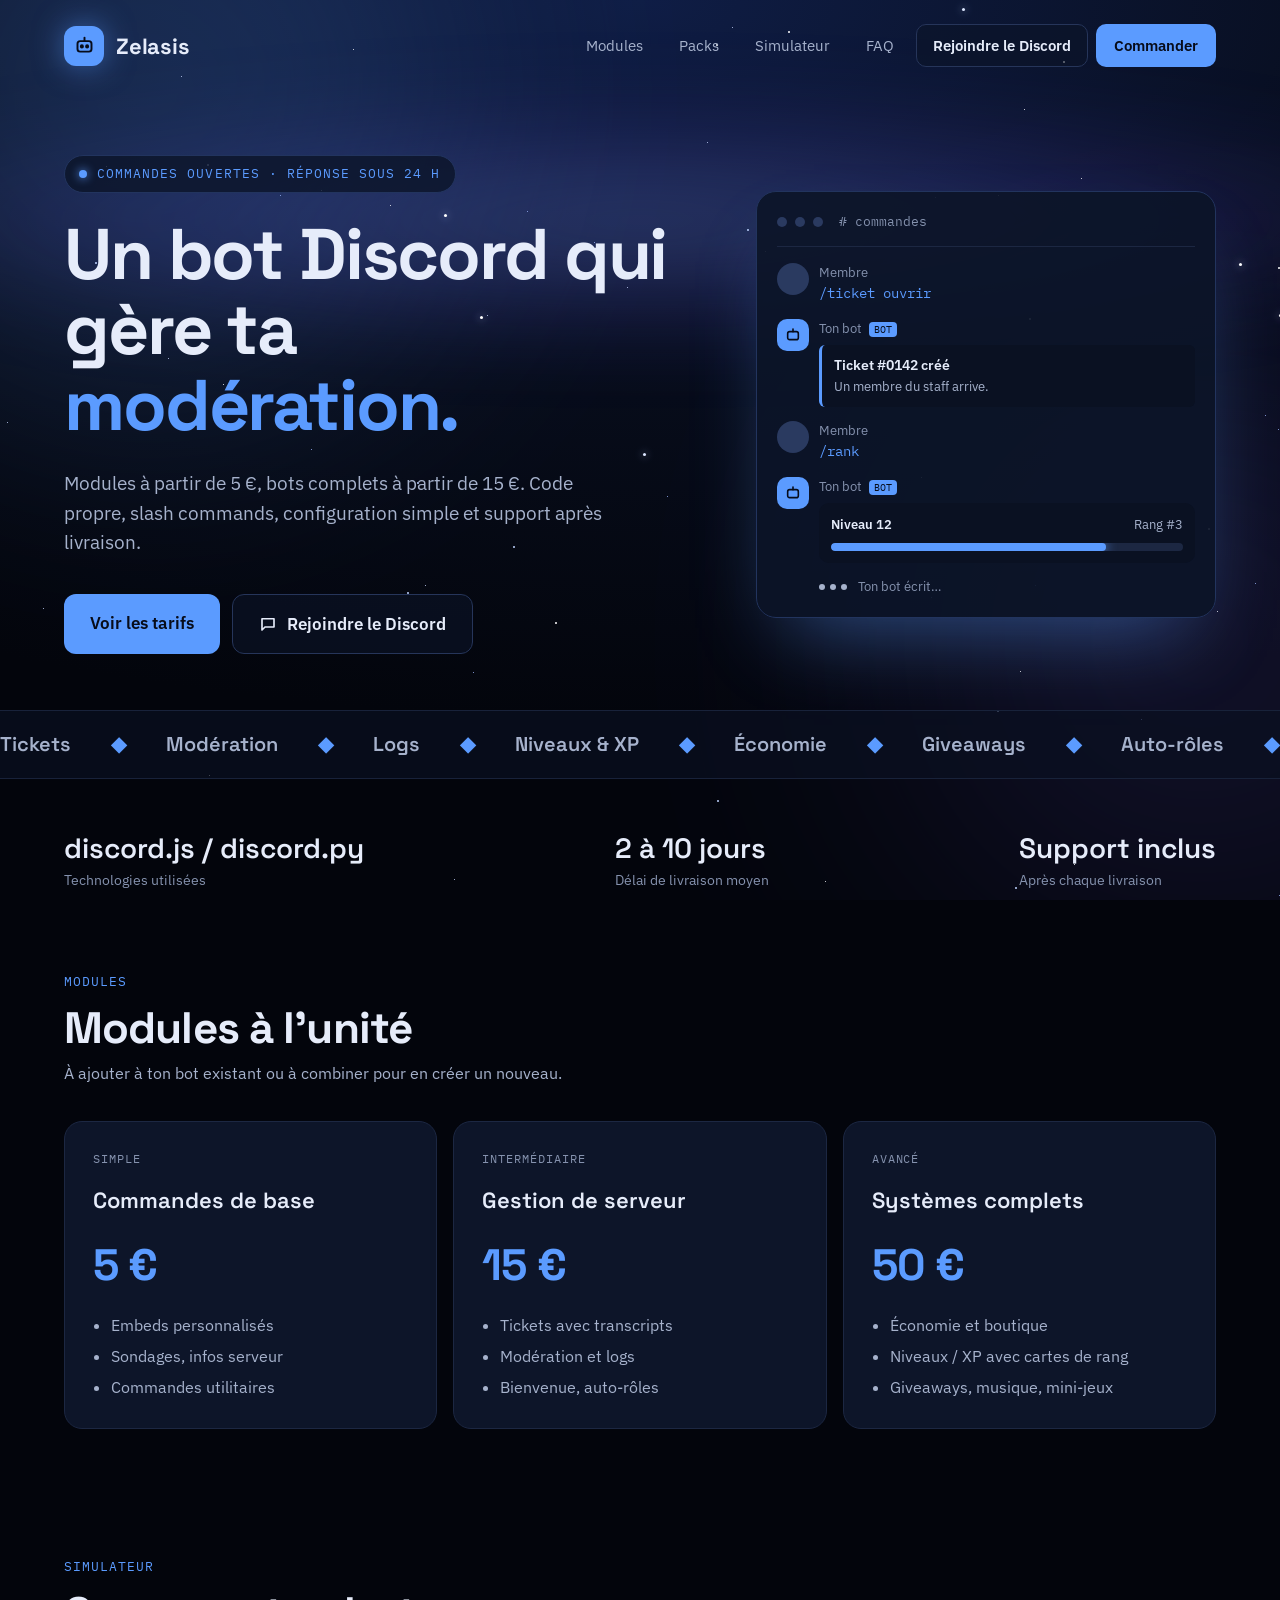
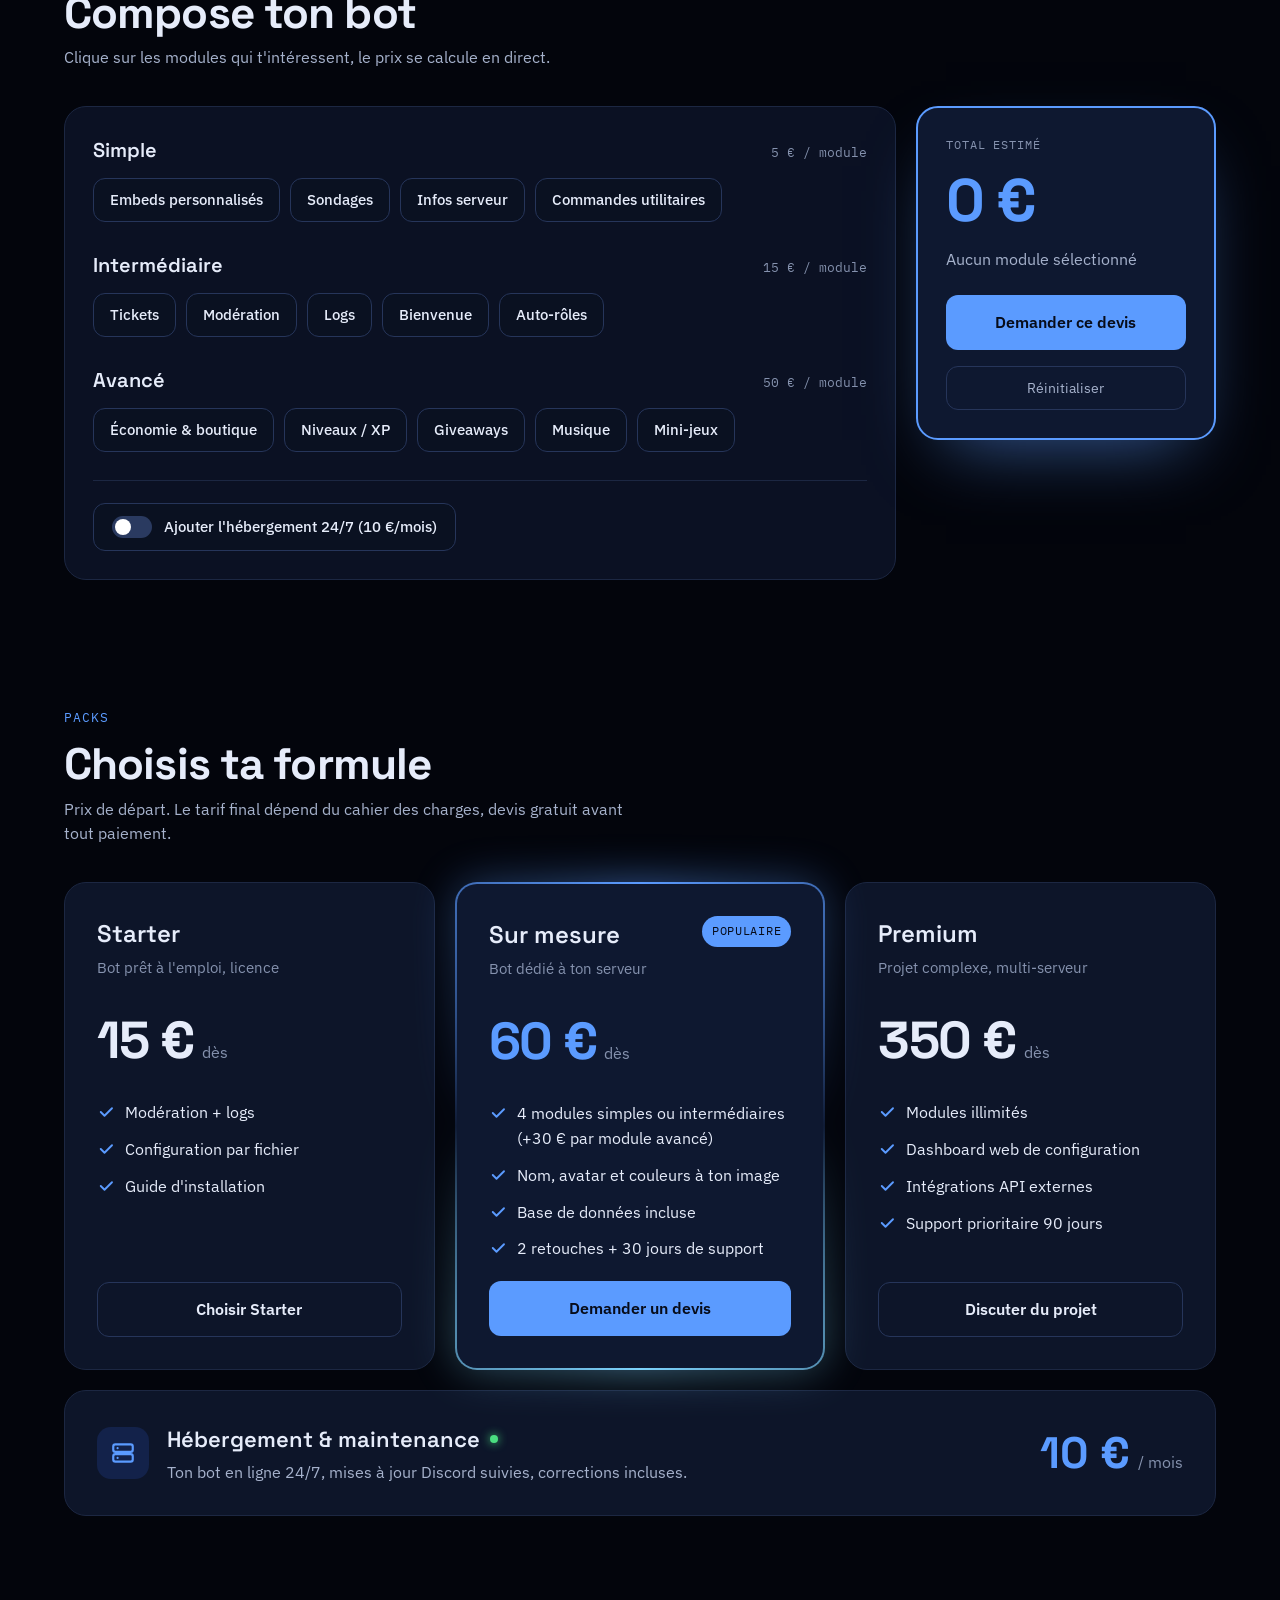
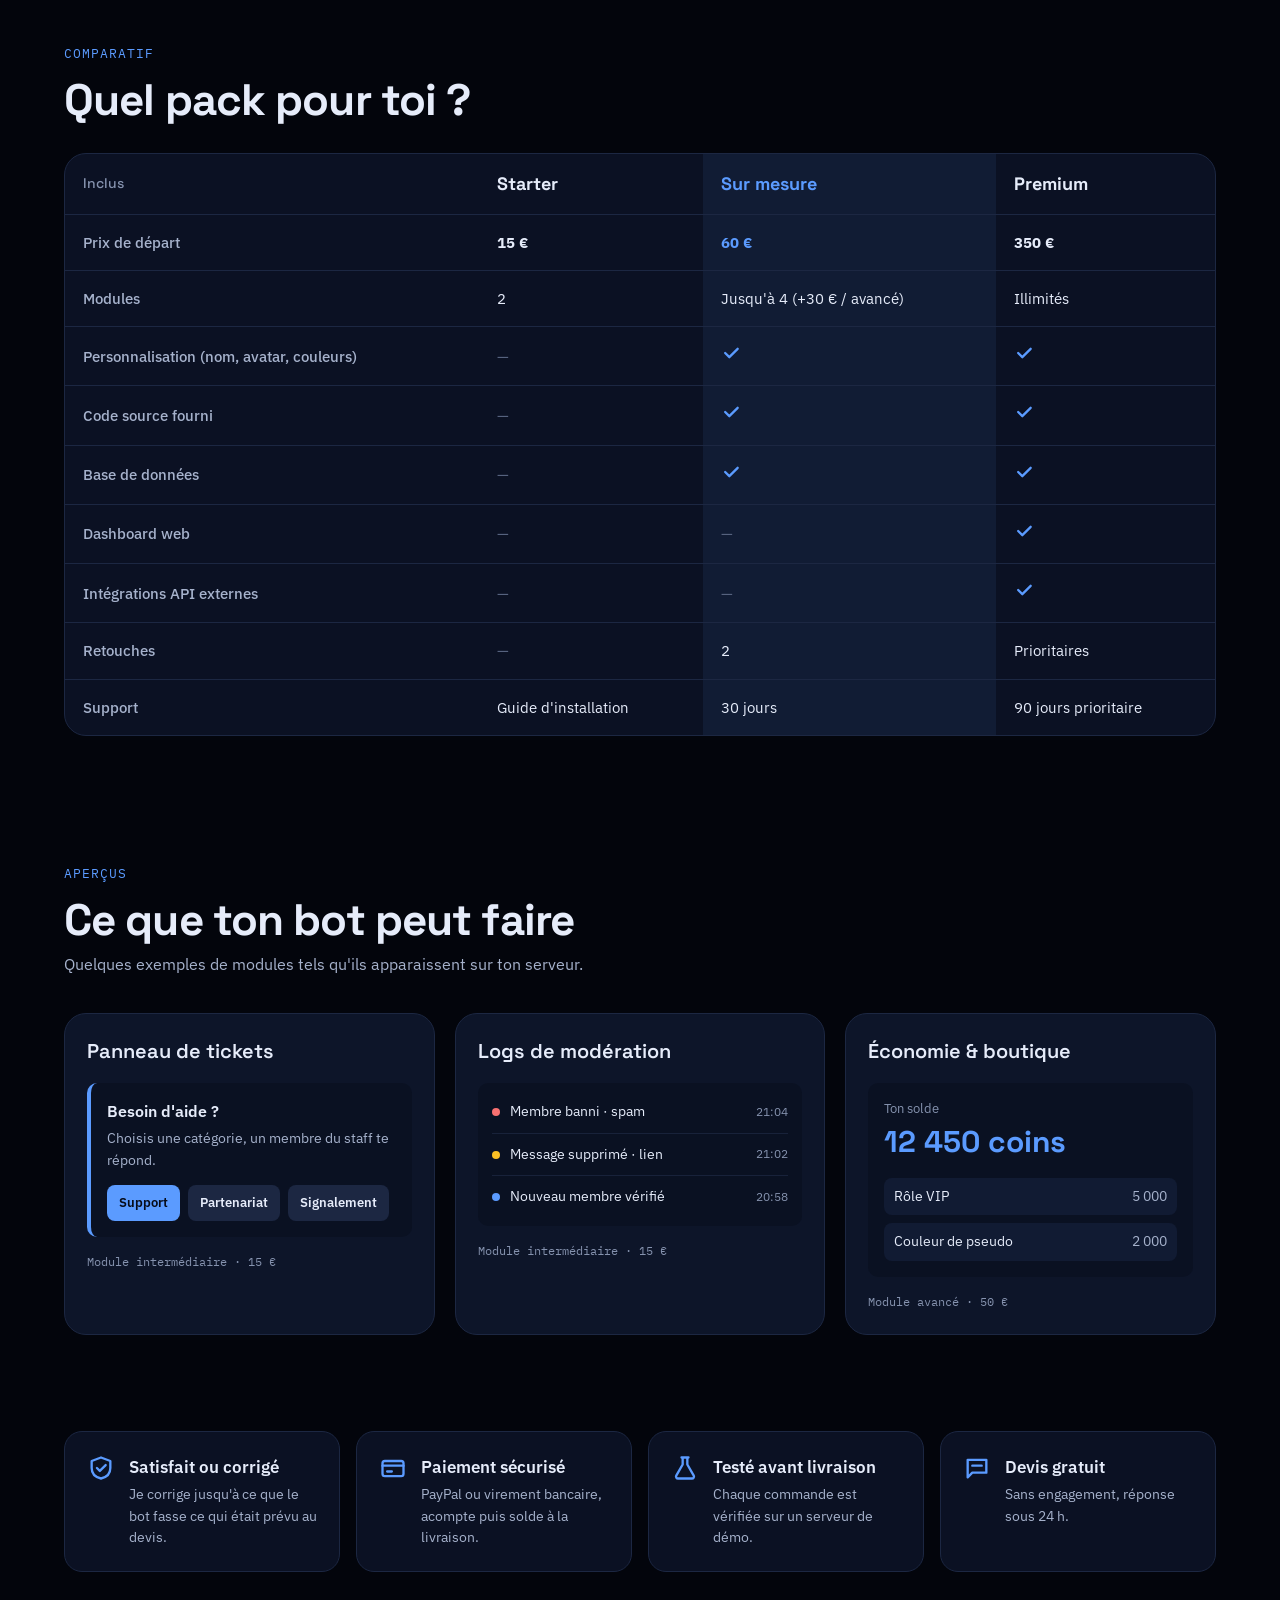
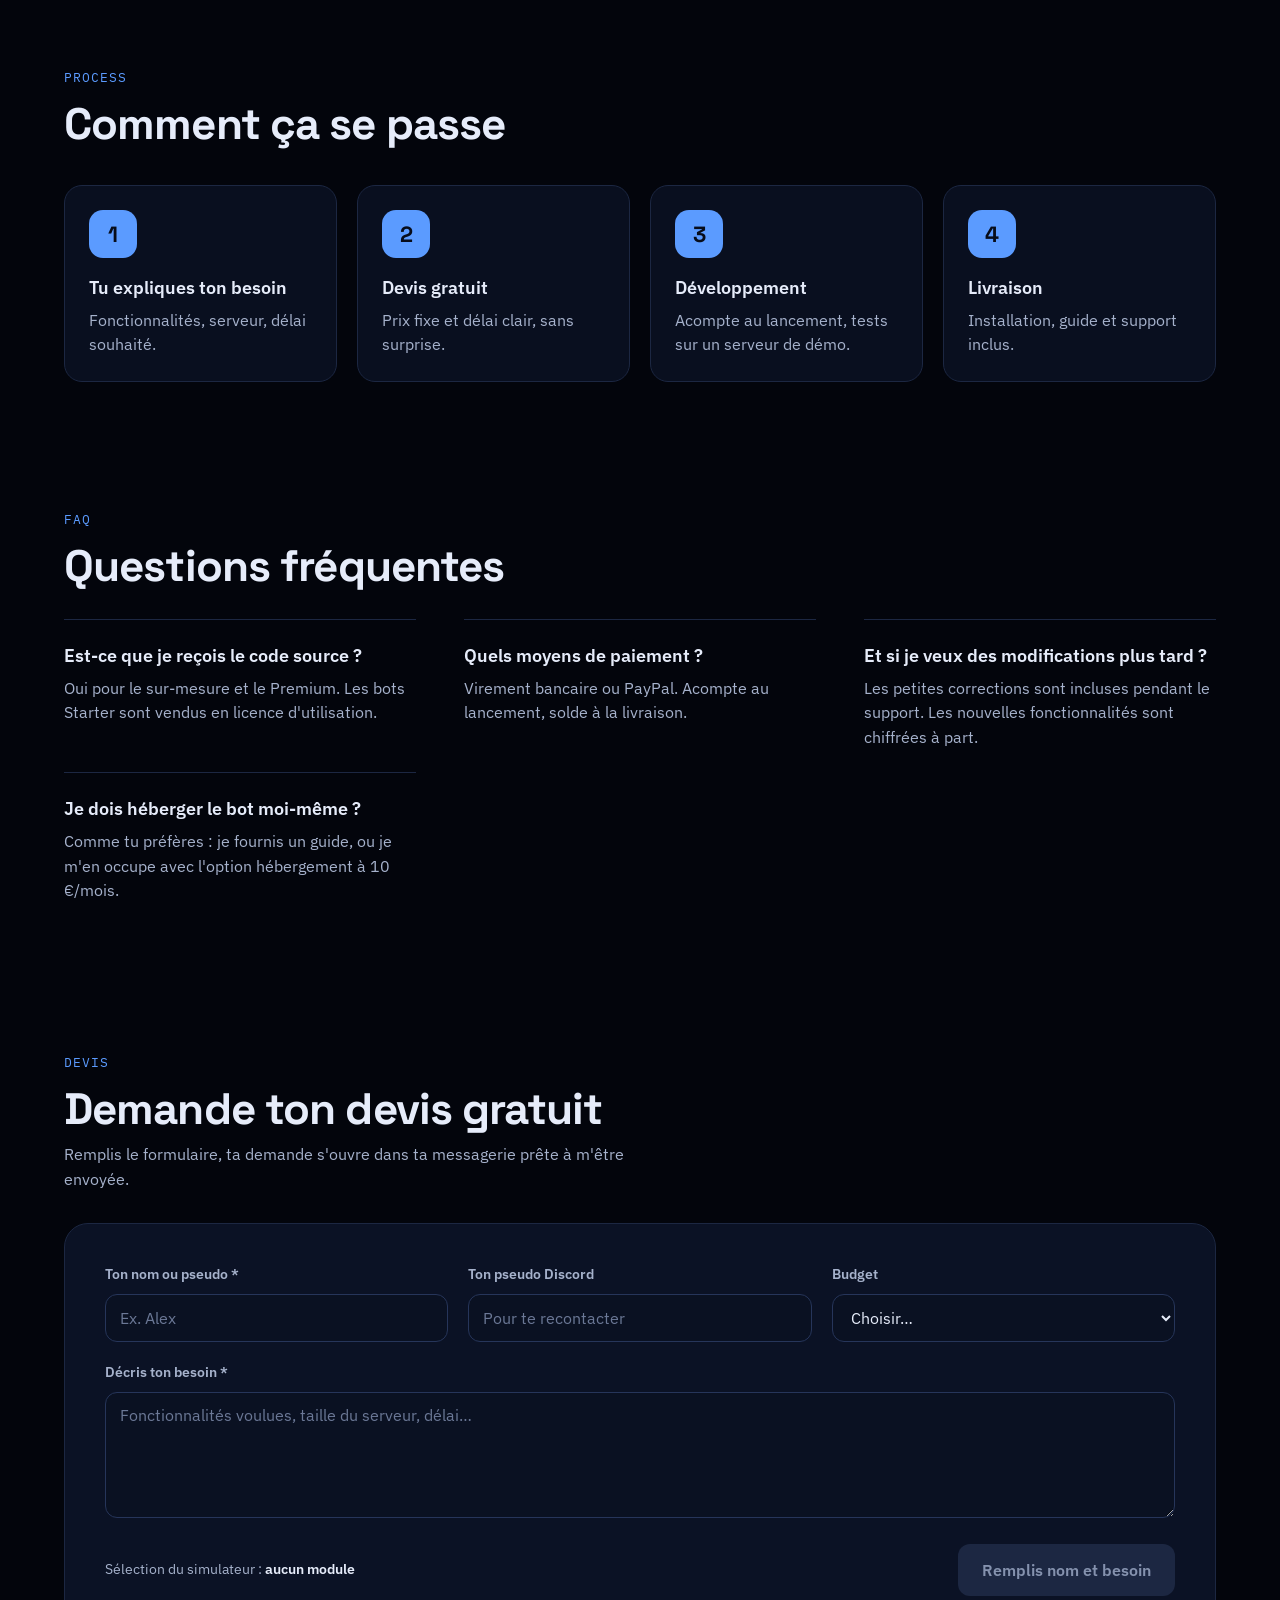
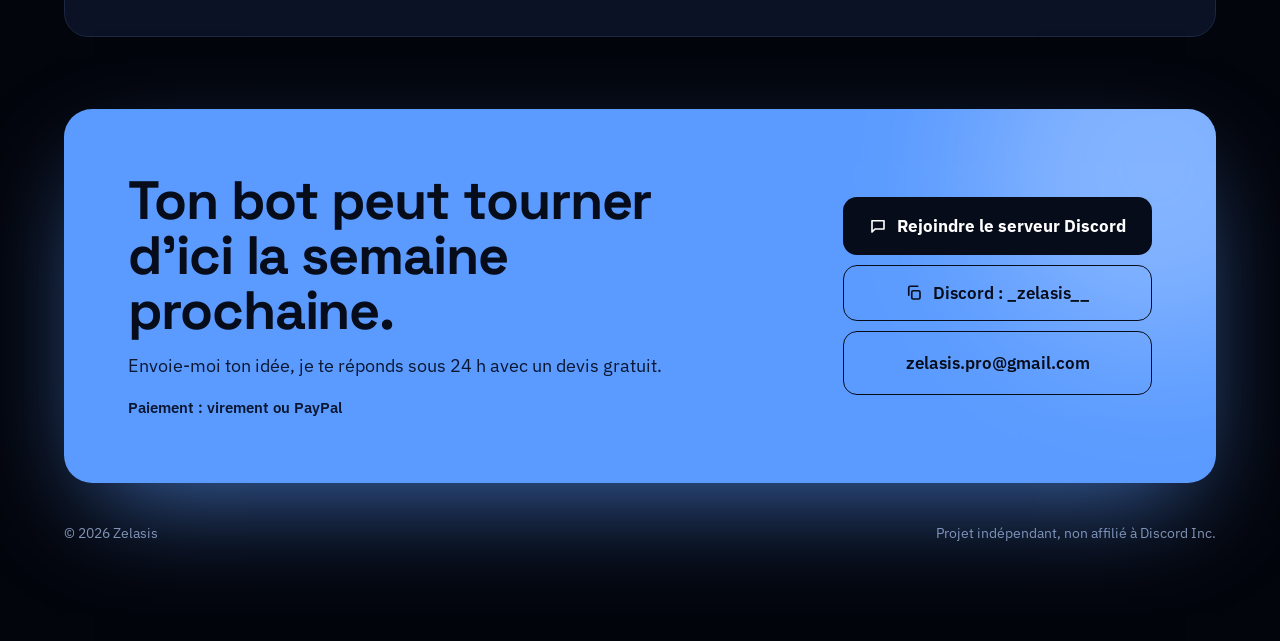
==== commit 44b12d95: "Add files via upload" ====
--- a/index.html
+++ b/index.html
@@ -517,7 +517,7 @@
 </div>
 <div style="display: flex; flex-direction: column; gap: 10px">
 <a class="btn shine" href="https://discord.gg/VWMYkzDHWJ" target="_blank" rel="noopener" style="display: inline-flex; align-items: center; justify-content: center; gap: 10px; min-height: 56px; padding: 16px 26px; background: #070C1A; color: #FFFFFF; border-radius: 14px; text-decoration: none; font-weight: 700; font-size: 17px"><svg width="18" height="18" viewBox="0 0 24 24" fill="none" stroke="currentColor" stroke-width="2.2" stroke-linecap="round" stroke-linejoin="round" aria-hidden="true"><path d="M4 5h16v11H8l-4 4z"></path></svg>Rejoindre le serveur Discord</a>
-<button type="button" class="btn" id="copy-discord" style="display: inline-flex; align-items: center; justify-content: center; gap: 10px; min-height: 56px; padding: 16px 26px; background: transparent; color: #070C1A; border: 1.5px solid #070C1A; border-radius: 14px; font-family: inherit; font-weight: 600; font-size: 17px; cursor: pointer"><svg width="18" height="18" viewBox="0 0 24 24" fill="none" stroke="currentColor" stroke-width="2.2" stroke-linecap="round" stroke-linejoin="round" aria-hidden="true"><rect x="9" y="9" width="11" height="11" rx="2"></rect><path d="M5 15V5a2 2 0 0 1 2-2h10"></path></svg><span id="copy-label">Discord : _zelais__</span></button>
+<button type="button" class="btn" id="copy-discord" style="display: inline-flex; align-items: center; justify-content: center; gap: 10px; min-height: 56px; padding: 16px 26px; background: transparent; color: #070C1A; border: 1.5px solid #070C1A; border-radius: 14px; font-family: inherit; font-weight: 600; font-size: 17px; cursor: pointer"><svg width="18" height="18" viewBox="0 0 24 24" fill="none" stroke="currentColor" stroke-width="2.2" stroke-linecap="round" stroke-linejoin="round" aria-hidden="true"><rect x="9" y="9" width="11" height="11" rx="2"></rect><path d="M5 15V5a2 2 0 0 1 2-2h10"></path></svg><span id="copy-label">Discord : _zelasis__</span></button>
 <a class="btn" href="mailto:zelasis.pro@gmail.com" style="padding: 18px 26px; border: 1.5px solid #070C1A; color: #070C1A; border-radius: 14px; text-decoration: none; font-weight: 600; text-align: center; font-size: 17px">zelasis.pro@gmail.com</a>
 </div>
 </div>
@@ -631,9 +631,9 @@
 
   // Copier le pseudo Discord
   $('copy-discord').addEventListener('click', function () {
-    try { navigator.clipboard.writeText('_zelais__'); } catch (e) {}
+    try { navigator.clipboard.writeText('_zelasis__'); } catch (e) {}
     $('copy-label').textContent = 'Pseudo copié !';
-    setTimeout(function () { $('copy-label').textContent = 'Discord : _zelais__'; }, 2000);
+    setTimeout(function () { $('copy-label').textContent = 'Discord : _zelasis__'; }, 2000);
   });
 
   render();
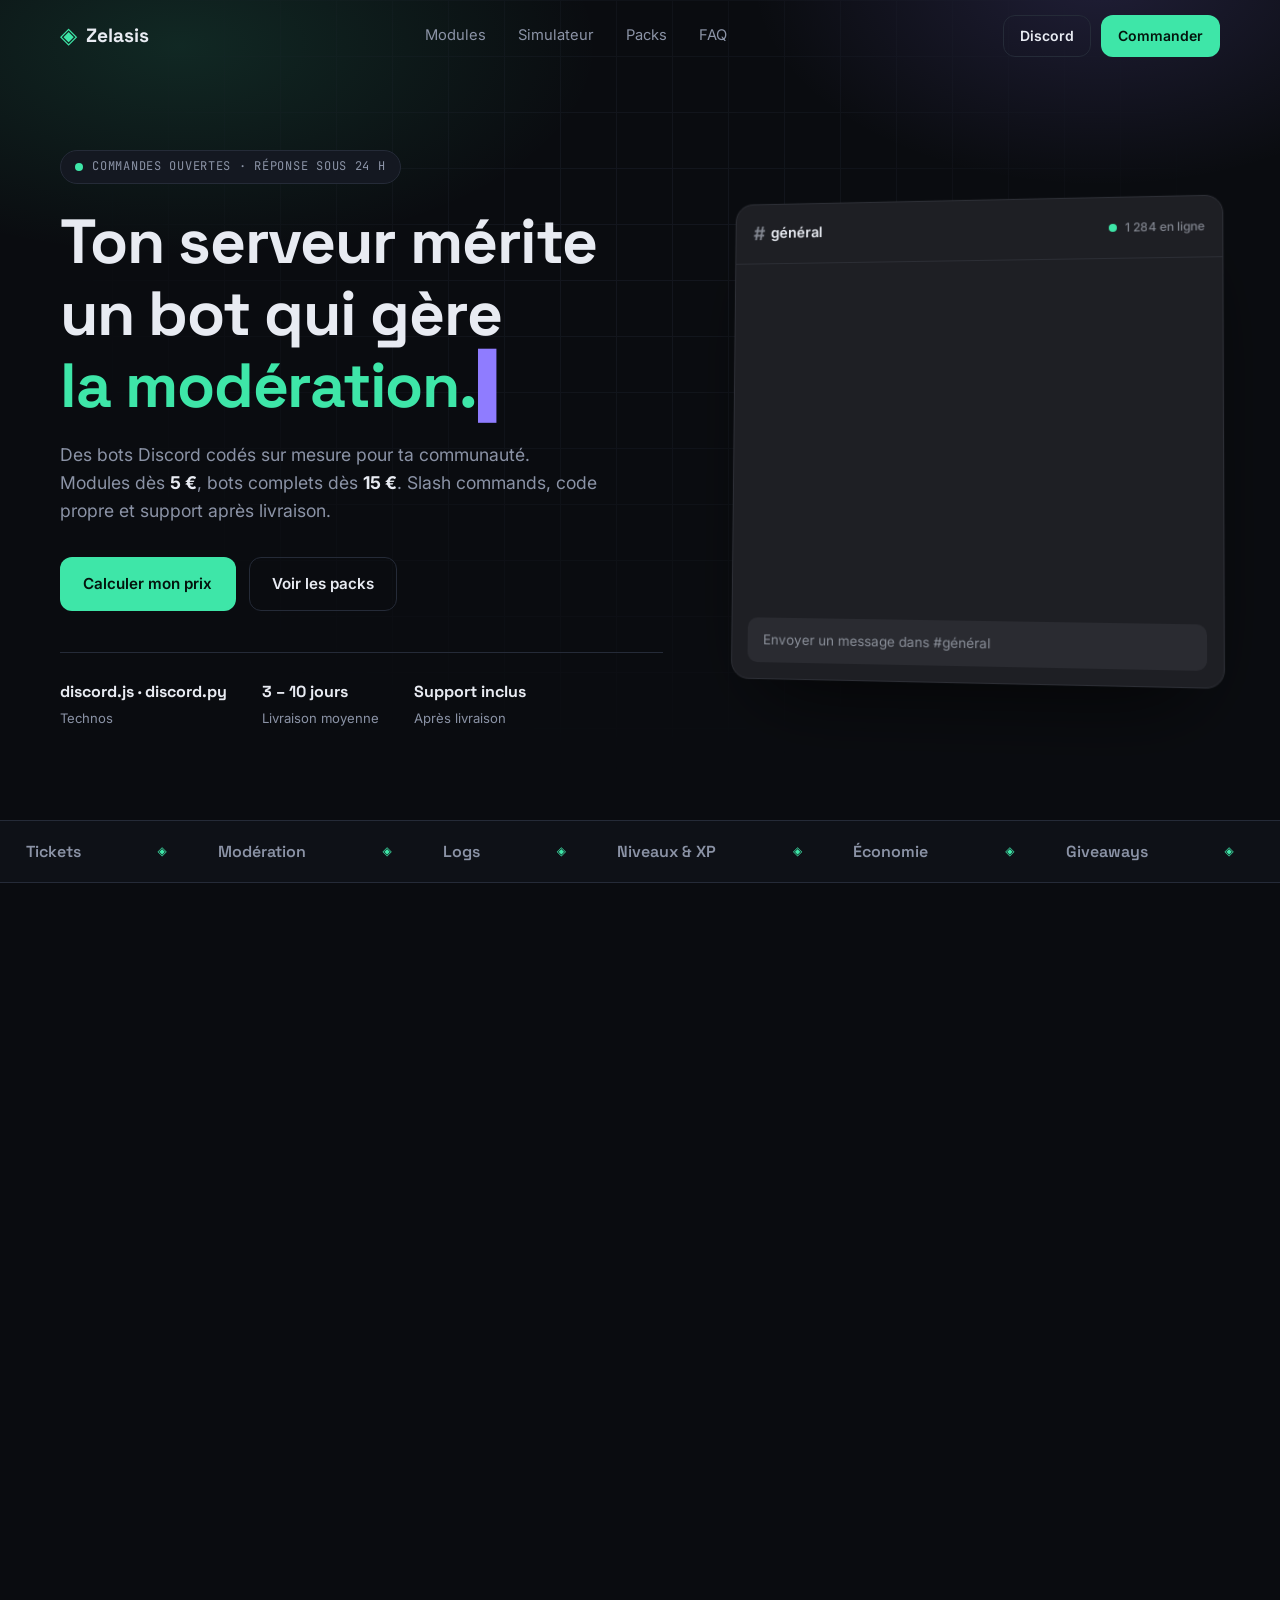
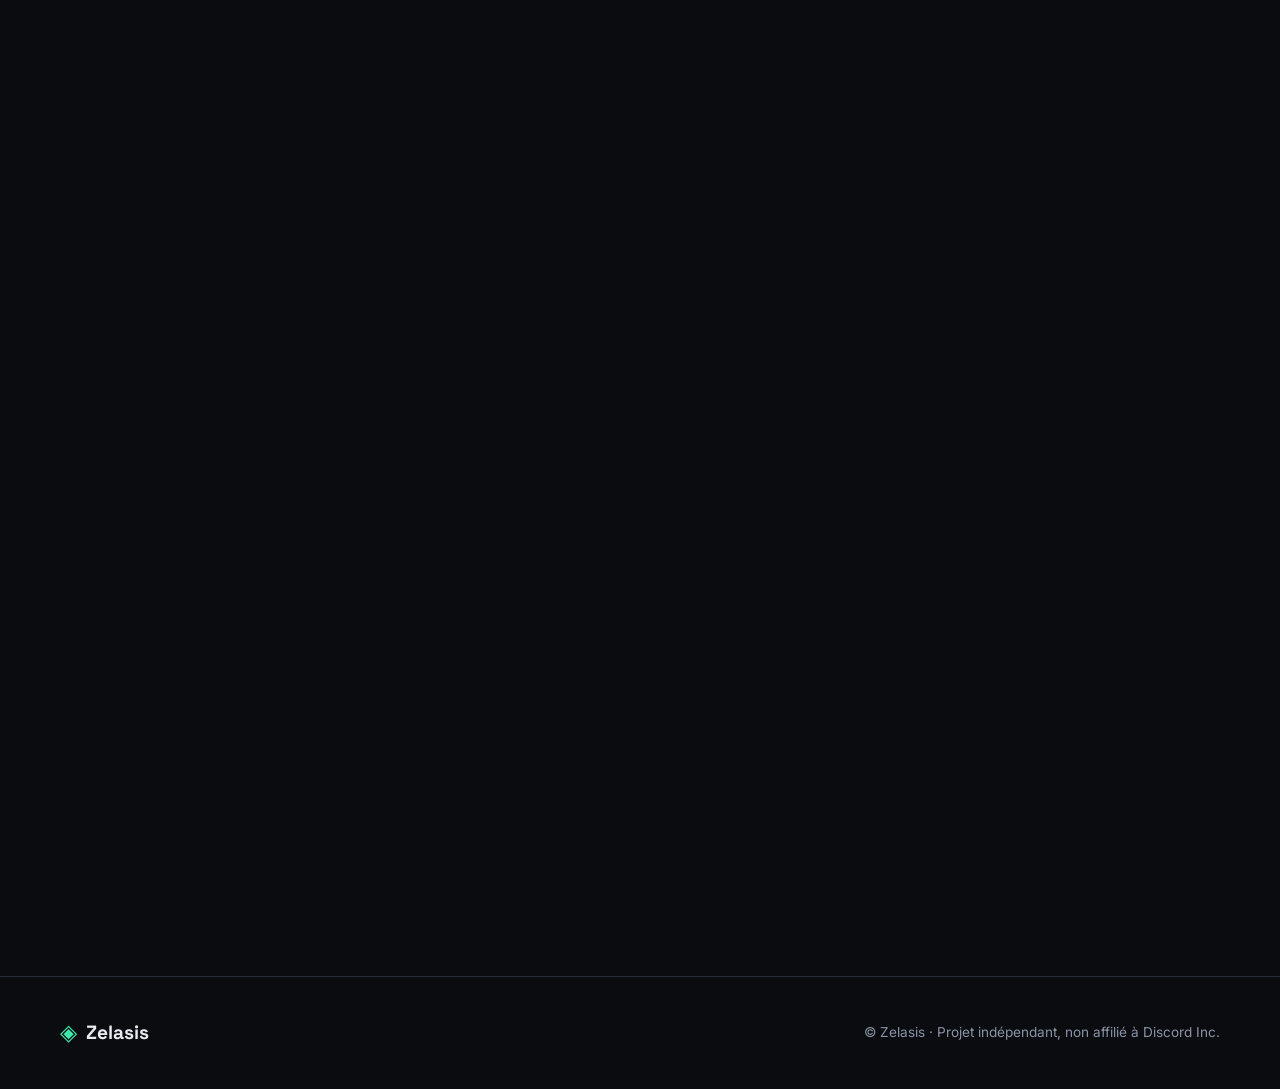
==== commit 529165dd: "Update index.html" ====
--- a/index.html
+++ b/index.html
@@ -1,643 +1,341 @@
-<!doctype html>
+<!DOCTYPE html>
 <html lang="fr">
 <head>
-<meta charset="utf-8">
-<meta name="viewport" content="width=device-width, initial-scale=1">
-<title>Zelasis — Bots Discord sur mesure</title>
-<meta name="description" content="Bots et modules Discord sur mesure : tickets, modération, économie, niveaux… Modules dès 5 €, bots complets dès 15 €. Devis gratuit sous 24 h.">
-<meta property="og:title" content="Zelasis — Bots Discord sur mesure">
-<meta property="og:description" content="Modules dès 5 €, bots complets dès 15 €. Devis gratuit sous 24 h.">
-<meta name="theme-color" content="#070C1A">
-<link rel="icon" type="image/png" href="[data-uri]">
-<link rel="preconnect" href="https://fonts.googleapis.com">
-<link rel="preconnect" href="https://fonts.gstatic.com" crossorigin>
-<link rel="stylesheet" href="https://fonts.googleapis.com/css2?family=Space+Grotesk:wght@500;600;700&amp;family=IBM+Plex+Sans:wght@400;500;600&amp;family=IBM+Plex+Mono:wght@500&amp;display=swap">
-<style>
-*{box-sizing:border-box}
-html{scroll-behavior:smooth}
-body{margin:0;background:#070C1A}
-a{color:#E6ECFA}a:hover{color:#FFFFFF}
-@property --a{syntax:'<angle>';inherits:false;initial-value:0deg}
-@keyframes rise{from{opacity:0;transform:translateY(24px)}to{opacity:1;transform:none}}
-@keyframes pop{0%{opacity:0;transform:translateY(12px) scale(.96)}100%{opacity:1;transform:none}}
-@keyframes float{0%,100%{transform:translateY(0)}50%{transform:translateY(-8px)}}
-@keyframes floatsm{0%,100%{transform:translateY(0)}50%{transform:translateY(-4px)}}
-@keyframes pulse{0%,100%{box-shadow:0 0 0 0 rgba(91,155,255,.6)}60%{box-shadow:0 0 0 12px rgba(91,155,255,0)}}
-@keyframes blink{0%,100%{opacity:1}50%{opacity:.3}}
-@keyframes drift1{0%,100%{transform:translate(0,0) scale(1)}33%{transform:translate(120px,60px) scale(1.15)}66%{transform:translate(-60px,120px) scale(.9)}}
-@keyframes drift2{0%,100%{transform:translate(0,0) scale(1)}50%{transform:translate(-140px,-80px) scale(1.2)}}
-@keyframes gridmove{from{background-position:0 0,0 0}to{background-position:0 48px,48px 0}}
-@keyframes spin{to{--a:360deg}}
-@keyframes shine{0%,55%{transform:translateX(-130%)}100%{transform:translateX(130%)}}
-@keyframes marquee{from{transform:translateX(0)}to{transform:translateX(-50%)}}
-@keyframes rot{0%,18%{transform:translateY(0)}25%,43%{transform:translateY(-1.1em)}50%,68%{transform:translateY(-2.2em)}75%,93%{transform:translateY(-3.3em)}100%{transform:translateY(-4.4em)}}
-@keyframes fill{0%{width:8%}70%,100%{width:78%}}
-@keyframes typing{0%,80%,100%{opacity:.25;transform:translateY(0)}40%{opacity:1;transform:translateY(-3px)}}
-.rise{animation:rise .9s cubic-bezier(.2,.7,.2,1) both}
-.pop{animation:pop .6s cubic-bezier(.2,.8,.2,1) both}
-.d1{animation-delay:.1s}.d2{animation-delay:.25s}.d3{animation-delay:.4s}.d4{animation-delay:.55s}.d5{animation-delay:.7s}
-.m1{animation-delay:.9s}.m2{animation-delay:1.7s}.m3{animation-delay:2.5s}.m4{animation-delay:3.3s}.m5{animation-delay:4.1s}
-.float{animation:float 5s ease-in-out infinite}
-.floatsm{animation:floatsm 3.2s ease-in-out infinite}
-.pulse{animation:pulse 2.4s ease-out infinite}
-.dot{animation:blink 1.4s ease-in-out infinite}
-.orb1{animation:drift1 18s ease-in-out infinite}
-.orb2{animation:drift2 22s ease-in-out infinite}
-.gridbg{animation:gridmove 6s linear infinite}
-.spin{animation:spin 4s linear infinite}
-.shine{position:relative;overflow:hidden}
-.shine::after{content:"";position:absolute;inset:0;background:linear-gradient(110deg,transparent 30%,rgba(255,255,255,.6) 50%,transparent 70%);transform:translateX(-130%);animation:shine 3.4s ease-in-out infinite;pointer-events:none}
-.marquee{animation:marquee 28s linear infinite}
-.rot{animation:rot 9s cubic-bezier(.7,0,.3,1) infinite}
-.fill{animation:fill 3.5s cubic-bezier(.4,0,.2,1) infinite alternate}
-.t1{animation:typing 1.2s infinite}.t2{animation:typing 1.2s .15s infinite}.t3{animation:typing 1.2s .3s infinite}
-.card{transition:transform .35s cubic-bezier(.2,.8,.2,1),border-color .3s ease,background-color .3s ease,box-shadow .35s ease}
-.card:hover{transform:translateY(-10px) scale(1.02);border-color:#5B9BFF;background-color:#111D3A;box-shadow:0 24px 60px -20px rgba(91,155,255,.45)}
-.card .price{transition:transform .35s cubic-bezier(.2,.8,.2,1)}
-.card:hover .price{transform:scale(1.08)}
-.btn{transition:transform .2s ease,filter .2s ease,border-color .2s ease,box-shadow .25s ease}
-.btn:hover{transform:translateY(-3px);filter:brightness(1.12);border-color:#5B9BFF;box-shadow:0 12px 30px -10px rgba(91,155,255,.6)}
-.link{transition:color .2s ease}.link:hover{color:#FFFFFF}
-.step{transition:transform .3s ease}.step:hover{transform:translateY(-6px)}
-@keyframes twinkle{0%{opacity:.35}100%{opacity:1}}
-@keyframes skyspin{to{transform:translate(-50%,-50%) rotate(360deg)}}
-@keyframes shoot{0%{transform:rotate(215deg) translateX(0);opacity:0}1.5%{opacity:1}9%{transform:rotate(215deg) translateX(1100px);opacity:0}100%{transform:rotate(215deg) translateX(1100px);opacity:0}}
-@keyframes nebula{0%,100%{opacity:.35;transform:rotate(-28deg) scale(1)}50%{opacity:.55;transform:rotate(-24deg) scale(1.08)}}
-.sky{position:absolute;top:50%;left:50%;width:2400px;height:2400px;margin:0;transform:translate(-50%,-50%);animation:skyspin 360s linear infinite}
-.s1,.s2,.s3{position:absolute;top:0;left:0;background:transparent;border-radius:50%}
-.s1{width:1px;height:1px;box-shadow:1326px 617px #C9D8FF,197px 296px #9DB8FF,385px 1497px #9DB8FF,237px 2078px #FFFFFF,153px 352px #C9D8FF,1712px 286px #FFFFFF,371px 2257px #C9D8FF,242px 2316px #FFFFFF,914px 2387px #FFFFFF,2363px 2398px #C9D8FF,203px 905px #FFFFFF,2280px 545px #C9D8FF,1716px 590px #9DB8FF,482px 2338px #C9D8FF,2294px 740px #FFFFFF,2382px 2339px #9DB8FF,769px 1525px #FFFFFF,2243px 257px #9DB8FF,244px 843px #C9D8FF,2177px 1751px #C9D8FF,1907px 2398px #C9D8FF,1481px 1227px #FFFFFF,736px 999px #FFFFFF,2352px 1229px #9DB8FF,2027px 1406px #9DB8FF,1838px 1179px #9DB8FF,299px 483px #9DB8FF,1712px 675px #C9D8FF,622px 2002px #C9D8FF,160px 317px #9DB8FF,2347px 1285px #C9D8FF,1434px 2034px #9DB8FF,1868px 281px #FFFFFF,1105px 1941px #9DB8FF,266px 248px #9DB8FF,1268px 2367px #9DB8FF,1825px 1165px #9DB8FF,1580px 1421px #FFFFFF,1891px 1455px #FFFFFF,479px 2022px #FFFFFF,893px 1177px #FFFFFF,1014px 1629px #C9D8FF,2033px 330px #FFFFFF,1839px 1645px #9DB8FF,1138px 560px #C9D8FF,2253px 1140px #9DB8FF,1701px 1469px #9DB8FF,1558px 945px #FFFFFF,339px 721px #FFFFFF,950px 955px #FFFFFF,1986px 746px #C9D8FF,1154px 16px #FFFFFF,1716px 2189px #C9D8FF,2319px 1305px #FFFFFF,2111px 221px #C9D8FF,2290px 1607px #C9D8FF,1634px 1614px #FFFFFF,1972px 1640px #FFFFFF,780px 275px #FFFFFF,1804px 664px #FFFFFF,1392px 215px #FFFFFF,0px 2321px #FFFFFF,2197px 415px #C9D8FF,104px 288px #FFFFFF,1541px 608px #9DB8FF,1033px 1422px #9DB8FF,1491px 1942px #FFFFFF,472px 1999px #C9D8FF,1967px 1981px #C9D8FF,351px 590px #FFFFFF,1403px 1084px #C9D8FF,661px 2114px #FFFFFF,840px 2163px #C9D8FF,600px 2224px #FFFFFF,2163px 1220px #9DB8FF,372px 1069px #9DB8FF,1502px 684px #C9D8FF,912px 2181px #9DB8FF,2059px 1350px #9DB8FF,913px 799px #FFFFFF,1641px 928px #FFFFFF,2120px 2018px #C9D8FF,118px 114px #C9D8FF,1934px 1061px #FFFFFF,1410px 1831px #9DB8FF,1431px 1493px #FFFFFF,903px 418px #FFFFFF,1925px 805px #C9D8FF,837px 1976px #9DB8FF,7px 1963px #9DB8FF,1409px 347px #9DB8FF,491px 1591px #9DB8FF,816px 1958px #FFFFFF,1777px 1361px #FFFFFF,1621px 1897px #C9D8FF,347px 650px #FFFFFF,520px 112px #FFFFFF,1906px 598px #9DB8FF,1942px 1435px #FFFFFF,2247px 2245px #FFFFFF,87px 58px #9DB8FF,420px 2156px #9DB8FF,570px 1776px #FFFFFF,864px 114px #C9D8FF,871px 1199px #9DB8FF,985px 1335px #C9D8FF,2229px 1716px #FFFFFF,249px 1449px #C9D8FF,2389px 2116px #C9D8FF,2054px 535px #9DB8FF,621px 2144px #9DB8FF,76px 1802px #FFFFFF,16px 613px #FFFFFF,579px 1939px #9DB8FF,492px 2279px #FFFFFF,1335px 2123px #9DB8FF,2275px 1976px #FFFFFF,2294px 232px #FFFFFF,783px 1134px #FFFFFF,400px 2079px #C9D8FF,2300px 114px #FFFFFF,1815px 1333px #9DB8FF,2070px 2097px #FFFFFF,1135px 1852px #9DB8FF,2184px 1958px #9DB8FF,1014px 2143px #C9D8FF,2291px 829px #C9D8FF,561px 1706px #FFFFFF,1607px 1810px #C9D8FF,297px 985px #C9D8FF,299px 871px #9DB8FF,1240px 501px #FFFFFF,1499px 585px #C9D8FF,562px 1915px #FFFFFF,385px 1631px #C9D8FF,666px 916px #FFFFFF,1767px 2111px #C9D8FF,1389px 1725px #FFFFFF,1460px 1304px #FFFFFF,1498px 79px #C9D8FF,2269px 1878px #C9D8FF,74px 1574px #C9D8FF,2119px 1210px #9DB8FF,263px 462px #FFFFFF,429px 344px #C9D8FF,1113px 162px #FFFFFF,1107px 530px #C9D8FF,1059px 1662px #FFFFFF,2197px 2108px #9DB8FF,2025px 1339px #FFFFFF,1143px 235px #9DB8FF,750px 1742px #FFFFFF,1101px 68px #9DB8FF,362px 1067px #FFFFFF,910px 272px #C9D8FF,498px 1858px #FFFFFF,1389px 2265px #C9D8FF,1097px 529px #FFFFFF,2158px 976px #FFFFFF,661px 1072px #FFFFFF,741px 826px #C9D8FF,1249px 2175px #FFFFFF,1187px 1825px #9DB8FF,728px 1108px #C9D8FF,74px 1025px #FFFFFF,62px 75px #9DB8FF,2071px 2257px #FFFFFF,2106px 1944px #FFFFFF,1831px 435px #9DB8FF,1770px 2027px #9DB8FF,1610px 2075px #C9D8FF,881px 940px #C9D8FF,813px 572px #C9D8FF,1423px 222px #FFFFFF,58px 289px #9DB8FF,1046px 1764px #FFFFFF,226px 346px #9DB8FF,1560px 2072px #9DB8FF,1154px 992px #9DB8FF,1200px 185px #C9D8FF,759px 645px #C9D8FF,1826px 14px #C9D8FF,1491px 1347px #9DB8FF,1325px 1001px #FFFFFF,1267px 892px #C9D8FF,749px 4px #C9D8FF,1563px 343px #C9D8FF,1142px 2059px #9DB8FF,823px 1016px #9DB8FF,20px 372px #C9D8FF,367px 589px #C9D8FF,170px 1613px #FFFFFF,1227px 1246px #9DB8FF,953px 346px #9DB8FF,2167px 635px #9DB8FF,1595px 1335px #9DB8FF,2024px 612px #C9D8FF,592px 179px #9DB8FF,2101px 1758px #9DB8FF,2070px 570px #9DB8FF,2065px 2328px #FFFFFF,2392px 941px #FFFFFF,127px 171px #FFFFFF,1477px 429px #C9D8FF,1848px 2287px #FFFFFF,77px 2176px #9DB8FF,1001px 2004px #C9D8FF,13px 1871px #FFFFFF,2060px 2192px #FFFFFF,2154px 270px #9DB8FF,1940px 1032px #FFFFFF,1087px 961px #9DB8FF,840px 945px #9DB8FF,1885px 2023px #C9D8FF,314px 1962px #9DB8FF,1176px 191px #9DB8FF,812px 317px #9DB8FF,603px 1358px #C9D8FF,1246px 2325px #FFFFFF,51px 1975px #FFFFFF,1989px 1100px #9DB8FF,407px 891px #9DB8FF,2005px 1191px #9DB8FF,2115px 1169px #C9D8FF,1908px 1910px #FFFFFF,2249px 816px #C9D8FF,351px 1937px #FFFFFF,1186px 1879px #FFFFFF,2075px 1840px #C9D8FF,1584px 859px #FFFFFF,305px 2381px #FFFFFF,580px 2146px #C9D8FF,1472px 543px #9DB8FF,2083px 1145px #FFFFFF,1495px 947px #C9D8FF,1991px 1614px #FFFFFF,651px 14px #C9D8FF,1846px 1660px #C9D8FF,576px 1704px #C9D8FF,1540px 1294px #FFFFFF,1357px 7px #C9D8FF,1385px 1631px #FFFFFF,801px 48px #9DB8FF,1187px 1037px #C9D8FF,266px 1609px #C9D8FF,312px 1477px #C9D8FF,1127px 197px #C9D8FF,416px 211px #9DB8FF,1169px 609px #FFFFFF,1088px 1786px #9DB8FF,1292px 777px #C9D8FF,1752px 118px #9DB8FF,1638px 2269px #9DB8FF,833px 330px #FFFFFF,1682px 1846px #9DB8FF,567px 1172px #C9D8FF,200px 2253px #FFFFFF,699px 1934px #C9D8FF,1407px 1154px #C9D8FF,1047px 1065px #C9D8FF;animation:twinkle 3.5s ease-in-out infinite alternate}
-.s2{width:2px;height:2px;box-shadow:977px 1232px #BFD3FF,2282px 1615px #FFFFFF,685px 662px #FFFFFF,851px 2050px #BFD3FF,2254px 901px #BFD3FF,1363px 1843px #BFD3FF,571px 2243px #FFFFFF,999px 371px #FFFFFF,1400px 2276px #FFFFFF,1307px 979px #BFD3FF,1058px 2333px #FFFFFF,82px 1690px #BFD3FF,1695px 2146px #FFFFFF,1543px 1106px #BFD3FF,254px 2040px #BFD3FF,2352px 1475px #FFFFFF,2061px 2167px #FFFFFF,379px 1110px #FFFFFF,1575px 1637px #BFD3FF,1768px 1278px #FFFFFF,521px 132px #BFD3FF,1938px 2006px #FFFFFF,299px 1603px #BFD3FF,1838px 1017px #FFFFFF,916px 632px #FFFFFF,2139px 446px #BFD3FF,348px 2258px #FFFFFF,5px 514px #FFFFFF,2332px 153px #BFD3FF,524px 1031px #BFD3FF,459px 407px #FFFFFF,1230px 2148px #FFFFFF,1589px 1068px #FFFFFF,4px 42px #BFD3FF,1886px 1141px #BFD3FF,992px 1946px #FFFFFF,2240px 1011px #FFFFFF,1686px 1259px #FFFFFF,89px 795px #BFD3FF,1720px 332px #BFD3FF,933px 1738px #BFD3FF,928px 2019px #FFFFFF,1384px 1722px #BFD3FF,1623px 811px #FFFFFF,1196px 2067px #FFFFFF,840px 2030px #FFFFFF,1276px 794px #FFFFFF,1905px 907px #BFD3FF,1208px 446px #BFD3FF,767px 914px #BFD3FF,1708px 231px #FFFFFF,1611px 222px #FFFFFF,96px 581px #BFD3FF,212px 246px #FFFFFF,1611px 1841px #BFD3FF,463px 325px #FFFFFF,1348px 781px #FFFFFF,2149px 1915px #FFFFFF,1277px 1550px #BFD3FF,1358px 1812px #FFFFFF,446px 11px #FFFFFF,1146px 330px #BFD3FF,1721px 506px #FFFFFF,1557px 1460px #BFD3FF,1771px 359px #FFFFFF,1939px 801px #BFD3FF,2218px 1828px #FFFFFF,1324px 1491px #BFD3FF,124px 1682px #FFFFFF,1657px 166px #BFD3FF,142px 1900px #FFFFFF,253px 1052px #FFFFFF,257px 1388px #BFD3FF,1115px 1372px #FFFFFF,1073px 1296px #BFD3FF,1218px 15px #FFFFFF,99px 957px #FFFFFF,1946px 1907px #BFD3FF,1028px 1761px #BFD3FF,543px 2033px #FFFFFF,35px 1242px #FFFFFF,967px 1342px #BFD3FF,1887px 1482px #FFFFFF,2096px 808px #BFD3FF,655px 1012px #BFD3FF,265px 138px #BFD3FF,2263px 2230px #BFD3FF,658px 1747px #FFFFFF,295px 1084px #FFFFFF,853px 394px #BFD3FF;animation:twinkle 5s ease-in-out 1s infinite alternate}
-.s3{width:3px;height:3px;box-shadow:2041px 1830px #FFFFFF,959px 544px #DCE7FF,1887px 962px #FFFFFF,1203px 1203px #DCE7FF,2321px 1096px #DCE7FF,1040px 1066px #FFFFFF,1799px 1013px #FFFFFF,1004px 964px #FFFFFF,1152px 2368px #FFFFFF,1336px 265px #DCE7FF,1030px 1007px #FFFFFF,411px 1900px #FFFFFF,419px 18px #DCE7FF,946px 1836px #DCE7FF,165px 1202px #FFFFFF,488px 206px #FFFFFF,2388px 795px #FFFFFF,1524px 2099px #FFFFFF,1839px 1064px #FFFFFF,433px 1432px #FFFFFF,153px 1510px #DCE7FF,579px 180px #FFFFFF,1044px 156px #FFFFFF,46px 1340px #DCE7FF,1522px 758px #DCE7FF,319px 833px #FFFFFF,2030px 2244px #DCE7FF,259px 1671px #FFFFFF,1619px 2253px #FFFFFF,2187px 373px #FFFFFF;filter:drop-shadow(0 0 4px #BFD3FF);animation:twinkle 2.6s ease-in-out .5s infinite alternate}
-.milky{animation:nebula 20s ease-in-out infinite}
-.shoot{position:absolute;width:180px;height:2px;border-radius:999px;background:linear-gradient(90deg,rgba(255,255,255,0),#FFFFFF);filter:drop-shadow(0 0 6px #BFD3FF);opacity:0;transform-origin:left center}
-.sh1{top:6%;left:88%;animation:shoot 9s ease-in 1s infinite}
-.sh2{top:18%;left:62%;animation:shoot 12s ease-in 4.5s infinite}
-.sh3{top:2%;left:40%;animation:shoot 10s ease-in 7s infinite}
-.sh4{top:30%;left:96%;animation:shoot 14s ease-in 10s infinite}
-.sh5{top:12%;left:75%;animation:shoot 11s ease-in 13s infinite}
-@media (prefers-reduced-motion: reduce){.sky,.s1,.s2,.s3,.milky,.shoot{animation:none}}
-.chip{transition:transform .2s ease,background-color .2s ease,border-color .2s ease,box-shadow .2s ease;cursor:pointer}
-.chip:hover{transform:translateY(-2px);box-shadow:0 8px 20px -10px rgba(91,155,255,.7)}
-.field{transition:border-color .2s ease,box-shadow .2s ease}
-.field:focus{outline:none;border-color:#5B9BFF;box-shadow:0 0 0 4px rgba(91,155,255,.2)}
-.field::placeholder{color:#6B7896}
-.tile{transition:transform .3s ease,border-color .3s ease}.tile:hover{transform:translateY(-6px);border-color:#3D63B8}
-.cmp th,.cmp td{padding:16px 18px;text-align:left;border-bottom:1px solid #1C2742}
-.cmp tbody tr{transition:background-color .2s ease}.cmp tbody tr:hover{background-color:rgba(91,155,255,.06)}
-.cmp-d{display:block}.cmp-m{display:none}
-@media (max-width: 760px){.cmp-d{display:none}.cmp-m{display:grid}}
-@supports (animation-timeline: view()){
-.reveal{animation:rise linear both;animation-timeline:view();animation-range:entry 0% cover 28%}
-}
-@media (prefers-reduced-motion: reduce){
-.rise,.pop,.float,.floatsm,.pulse,.dot,.orb1,.orb2,.gridbg,.spin,.marquee,.rot,.fill,.t1,.t2,.t3,.reveal,.shine::after{animation:none}
-.card,.btn,.step{transition:none}
-}
-</style>
+  <meta charset="UTF-8" />
+  <meta name="viewport" content="width=device-width, initial-scale=1.0" />
+  <title>Zelasis — Bots Discord personnalisés</title>
+  <meta name="description" content="Bots Discord sur mesure : modération, tickets, économie, niveaux. Devis gratuit, réponse sous 24 h." />
+  <link rel="preconnect" href="https://fonts.googleapis.com" />
+  <link rel="preconnect" href="https://fonts.gstatic.com" crossorigin />
+  <link href="https://fonts.googleapis.com/css2?family=Space+Grotesk:wght@500;600;700&family=Inter:wght@400;500;600&family=JetBrains+Mono:wght@500&display=swap" rel="stylesheet" />
+  <link rel="stylesheet" href="style.css" />
 </head>
 <body>
-<div style="position: relative; overflow: hidden; background: #03050C; color: #E6ECFA; font-family: 'IBM Plex Sans', system-ui, sans-serif; font-size: 16px; line-height: 1.55; min-height: 100vh">
-
-<div aria-hidden="true" style="position: fixed; inset: 0; z-index: 0; overflow: hidden; pointer-events: none; background: radial-gradient(ellipse 120% 80% at 50% 0%, #0F1D45 0%, #070C1A 55%, #03050C 100%)">
-<div class="milky" style="position: absolute; top: 10%; left: -20%; width: 140%; height: 260px; border-radius: 50%; background: radial-gradient(ellipse at center, rgba(125,160,255,0.28) 0%, rgba(110,90,255,0.14) 40%, transparent 70%); filter: blur(40px)"></div>
-<div class="orb1" style="position: absolute; top: -220px; left: -160px; width: 620px; height: 620px; border-radius: 50%; background: #5B9BFF; opacity: 0.18; filter: blur(130px)"></div>
-<div class="orb2" style="position: absolute; top: 40%; right: -200px; width: 560px; height: 560px; border-radius: 50%; background: #7C6BFF; opacity: 0.14; filter: blur(140px)"></div>
-<div class="sky"><div class="s1"></div><div class="s2"></div><div class="s3"></div></div>
-<div class="shoot sh1"></div><div class="shoot sh2"></div><div class="shoot sh3"></div><div class="shoot sh4"></div><div class="shoot sh5"></div>
-</div>
-
-<header class="rise" style="position: relative; z-index: 2; max-width: 1200px; margin: 0 auto; padding: 24px 24px; display: flex; flex-wrap: wrap; gap: 16px; align-items: center; justify-content: space-between">
-<div style="display: flex; align-items: center; gap: 12px">
-<div class="floatsm" style="width: 40px; height: 40px; border-radius: 12px; background: #5B9BFF; display: flex; align-items: center; justify-content: center; box-shadow: 0 0 30px rgba(91,155,255,0.5)">
-<svg width="21" height="21" viewBox="0 0 24 24" fill="none" stroke="#070C1A" stroke-width="2.2" stroke-linecap="round" stroke-linejoin="round" aria-hidden="true"><rect x="4" y="7" width="16" height="12" rx="3"></rect><path d="M12 3v4"></path><circle cx="9" cy="13" r="1.2"></circle><circle cx="15" cy="13" r="1.2"></circle></svg>
-</div>
-<span style="font-family: 'Space Grotesk', sans-serif; font-weight: 700; font-size: 22px; letter-spacing: -0.01em">Zelasis</span>
-</div>
-<nav style="display: flex; flex-wrap: wrap; gap: 8px; align-items: center">
-<a class="link" href="#modules" style="padding: 10px 14px; text-decoration: none; color: #A6B2CC; font-size: 15px">Modules</a>
-<a class="link" href="#bots" style="padding: 10px 14px; text-decoration: none; color: #A6B2CC; font-size: 15px">Packs</a>
-<a class="link" href="#simulateur" style="padding: 10px 14px; text-decoration: none; color: #A6B2CC; font-size: 15px">Simulateur</a>
-<a class="link" href="#faq" style="padding: 10px 14px; text-decoration: none; color: #A6B2CC; font-size: 15px">FAQ</a>
-<a class="btn" href="https://discord.gg/VWMYkzDHWJ" target="_blank" rel="noopener" style="padding: 9px 16px; text-decoration: none; color: #E6ECFA; border: 1px solid #26355A; border-radius: 10px; font-weight: 600; font-size: 15px; background: rgba(12,20,40,0.6)">Rejoindre le Discord</a>
-<a class="btn shine" href="#devis" style="padding: 10px 18px; text-decoration: none; color: #070C1A; background: #5B9BFF; border-radius: 10px; font-weight: 600; font-size: 15px">Commander</a>
-</nav>
-</header>
-
-<section style="position: relative; z-index: 2; max-width: 1200px; margin: 0 auto; padding: 64px 24px 56px; display: flex; flex-wrap: wrap; gap: 56px; align-items: center">
-<div style="flex: 1 1 520px; min-width: 0">
-<div class="rise d1" style="display: inline-flex; align-items: center; gap: 10px; font-family: 'IBM Plex Mono', monospace; font-size: 13px; letter-spacing: 0.08em; text-transform: uppercase; color: #5B9BFF; margin-bottom: 24px; padding: 8px 14px; border: 1px solid #22345E; border-radius: 999px; background: rgba(12,20,40,0.8)">
-<span class="dot" style="width: 8px; height: 8px; border-radius: 50%; background: #5B9BFF; box-shadow: 0 0 10px #5B9BFF"></span>Commandes ouvertes · réponse sous 24 h
-</div>
-<h1 class="rise d2" style="margin: 0; font-family: 'Space Grotesk', sans-serif; font-weight: 700; font-size: clamp(40px, 5.6vw, 72px); line-height: 1.04; letter-spacing: -0.03em">Un bot Discord qui gère ta <span style="display: inline-block; height: 1.1em; overflow: hidden; vertical-align: bottom"><span class="rot" style="display: flex; flex-direction: column; color: #5B9BFF"><span style="height: 1.1em; line-height: 1.1em">modération.</span><span style="height: 1.1em; line-height: 1.1em">économie.</span><span style="height: 1.1em; line-height: 1.1em">tickets.</span><span style="height: 1.1em; line-height: 1.1em">communauté.</span><span style="height: 1.1em; line-height: 1.1em">modération.</span></span></span></h1>
-<p class="rise d3" style="margin: 24px 0 0; font-size: 19px; color: #A6B2CC; max-width: 560px">Modules à partir de 5 €, bots complets à partir de 15 €. Code propre, slash commands, configuration simple et support après livraison.</p>
-<div class="rise d4" style="display: flex; flex-wrap: wrap; gap: 12px; margin-top: 36px">
-<a class="btn shine pulse" href="#bots" style="padding: 16px 26px; text-decoration: none; color: #070C1A; background: #5B9BFF; border-radius: 12px; font-weight: 600; font-size: 17px">Voir les tarifs</a>
-<a class="btn" href="https://discord.gg/VWMYkzDHWJ" target="_blank" rel="noopener" style="display: inline-flex; align-items: center; gap: 10px; padding: 16px 26px; text-decoration: none; color: #E6ECFA; border: 1px solid #26355A; border-radius: 12px; font-weight: 600; font-size: 17px; background: rgba(12,20,40,0.6)"><svg width="18" height="18" viewBox="0 0 24 24" fill="none" stroke="currentColor" stroke-width="2.2" stroke-linecap="round" stroke-linejoin="round" aria-hidden="true"><path d="M4 5h16v11H8l-4 4z"></path></svg>Rejoindre le Discord</a>
-</div>
-</div>
-
-<div class="rise d3" style="flex: 1 1 360px; min-width: 0; max-width: 460px">
-<div class="float" style="background: rgba(13,21,41,0.92); border: 1px solid #22345E; border-radius: 20px; padding: 20px; box-shadow: 0 40px 80px -30px rgba(91,155,255,0.45)">
-<div style="display: flex; align-items: center; gap: 8px; padding-bottom: 14px; border-bottom: 1px solid #1C2742; margin-bottom: 16px">
-<span style="width: 10px; height: 10px; border-radius: 50%; background: #2A3A60"></span><span style="width: 10px; height: 10px; border-radius: 50%; background: #2A3A60"></span><span style="width: 10px; height: 10px; border-radius: 50%; background: #2A3A60"></span>
-<span style="margin-left: 8px; font-family: 'IBM Plex Mono', monospace; font-size: 13px; color: #8592AE"># commandes</span>
-</div>
-<div style="display: flex; flex-direction: column; gap: 14px">
-<div class="pop m1" style="display: flex; gap: 10px; align-items: flex-start">
-<div style="width: 32px; height: 32px; border-radius: 50%; background: #2A3A60; flex: none"></div>
-<div><div style="font-size: 13px; color: #8592AE">Membre</div><div style="font-family: 'IBM Plex Mono', monospace; font-size: 14px; color: #5B9BFF">/ticket ouvrir</div></div>
-</div>
-<div class="pop m2" style="display: flex; gap: 10px; align-items: flex-start">
-<div style="width: 32px; height: 32px; border-radius: 10px; background: #5B9BFF; flex: none; display: flex; align-items: center; justify-content: center"><svg width="16" height="16" viewBox="0 0 24 24" fill="none" stroke="#070C1A" stroke-width="2.4" stroke-linecap="round" stroke-linejoin="round" aria-hidden="true"><rect x="4" y="7" width="16" height="12" rx="3"></rect><path d="M12 3v4"></path></svg></div>
-<div style="flex: 1; min-width: 0">
-<div style="font-size: 13px; color: #8592AE">Ton bot <span style="font-family: 'IBM Plex Mono', monospace; font-size: 10px; background: #5B9BFF; color: #070C1A; padding: 1px 5px; border-radius: 4px; margin-left: 4px">BOT</span></div>
-<div style="margin-top: 6px; background: #0A1122; border-left: 3px solid #5B9BFF; border-radius: 6px; padding: 10px 12px; font-size: 14px"><div style="font-weight: 600">Ticket #0142 créé</div><div style="color: #A6B2CC; font-size: 13px">Un membre du staff arrive.</div></div>
-</div>
-</div>
-<div class="pop m3" style="display: flex; gap: 10px; align-items: flex-start">
-<div style="width: 32px; height: 32px; border-radius: 50%; background: #2A3A60; flex: none"></div>
-<div><div style="font-size: 13px; color: #8592AE">Membre</div><div style="font-family: 'IBM Plex Mono', monospace; font-size: 14px; color: #5B9BFF">/rank</div></div>
-</div>
-<div class="pop m4" style="display: flex; gap: 10px; align-items: flex-start">
-<div style="width: 32px; height: 32px; border-radius: 10px; background: #5B9BFF; flex: none; display: flex; align-items: center; justify-content: center"><svg width="16" height="16" viewBox="0 0 24 24" fill="none" stroke="#070C1A" stroke-width="2.4" stroke-linecap="round" stroke-linejoin="round" aria-hidden="true"><rect x="4" y="7" width="16" height="12" rx="3"></rect><path d="M12 3v4"></path></svg></div>
-<div style="flex: 1; min-width: 0">
-<div style="font-size: 13px; color: #8592AE">Ton bot <span style="font-family: 'IBM Plex Mono', monospace; font-size: 10px; background: #5B9BFF; color: #070C1A; padding: 1px 5px; border-radius: 4px; margin-left: 4px">BOT</span></div>
-<div style="margin-top: 6px; background: #0A1122; border-radius: 10px; padding: 12px">
-<div style="display: flex; justify-content: space-between; font-size: 13px"><span style="font-weight: 600">Niveau 12</span><span style="color: #A6B2CC">Rang #3</span></div>
-<div style="margin-top: 8px; height: 8px; border-radius: 999px; background: #1C2742; overflow: hidden"><div class="fill" style="height: 100%; width: 78%; border-radius: 999px; background: #5B9BFF; box-shadow: 0 0 12px #5B9BFF"></div></div>
-</div>
-</div>
-</div>
-<div class="pop m5" style="display: flex; gap: 5px; align-items: center; padding-left: 42px; color: #8592AE; font-size: 13px">
-<span class="t1" style="width: 6px; height: 6px; border-radius: 50%; background: #A6B2CC"></span><span class="t2" style="width: 6px; height: 6px; border-radius: 50%; background: #A6B2CC"></span><span class="t3" style="width: 6px; height: 6px; border-radius: 50%; background: #A6B2CC"></span><span style="margin-left: 6px">Ton bot écrit…</span>
-</div>
-</div>
-</div>
-</div>
-</section>
-
-<div class="rise d5" style="position: relative; z-index: 2; border-top: 1px solid #18223A; border-bottom: 1px solid #18223A; background: rgba(10,17,34,0.7); overflow: hidden; padding: 18px 0" aria-label="Fonctionnalités disponibles">
-<div class="marquee" style="display: flex; width: max-content; gap: 40px; font-family: 'Space Grotesk', sans-serif; font-size: 20px; font-weight: 600; color: #A6B2CC; white-space: nowrap">
-<span>Tickets</span><span style="color: #5B9BFF">◆</span><span>Modération</span><span style="color: #5B9BFF">◆</span><span>Logs</span><span style="color: #5B9BFF">◆</span><span>Niveaux &amp; XP</span><span style="color: #5B9BFF">◆</span><span>Économie</span><span style="color: #5B9BFF">◆</span><span>Giveaways</span><span style="color: #5B9BFF">◆</span><span>Auto-rôles</span><span style="color: #5B9BFF">◆</span><span>Bienvenue</span><span style="color: #5B9BFF">◆</span><span>Mini-jeux</span><span style="color: #5B9BFF">◆</span><span>Dashboard web</span><span style="color: #5B9BFF">◆</span>
-<span>Tickets</span><span style="color: #5B9BFF">◆</span><span>Modération</span><span style="color: #5B9BFF">◆</span><span>Logs</span><span style="color: #5B9BFF">◆</span><span>Niveaux &amp; XP</span><span style="color: #5B9BFF">◆</span><span>Économie</span><span style="color: #5B9BFF">◆</span><span>Giveaways</span><span style="color: #5B9BFF">◆</span><span>Auto-rôles</span><span style="color: #5B9BFF">◆</span><span>Bienvenue</span><span style="color: #5B9BFF">◆</span><span>Mini-jeux</span><span style="color: #5B9BFF">◆</span><span>Dashboard web</span><span style="color: #5B9BFF">◆</span>
-</div>
-</div>
-
-<section style="position: relative; z-index: 2; max-width: 1200px; margin: 0 auto; padding: 48px 24px 0">
-<div class="reveal" style="display: flex; flex-wrap: wrap; gap: 40px; justify-content: space-between">
-<div><div style="font-family: 'Space Grotesk', sans-serif; font-size: 28px; font-weight: 600">discord.js / discord.py</div><div style="color: #8592AE; font-size: 14px">Technologies utilisées</div></div>
-<div><div style="font-family: 'Space Grotesk', sans-serif; font-size: 28px; font-weight: 600">2 à 10 jours</div><div style="color: #8592AE; font-size: 14px">Délai de livraison moyen</div></div>
-<div><div style="font-family: 'Space Grotesk', sans-serif; font-size: 28px; font-weight: 600">Support inclus</div><div style="color: #8592AE; font-size: 14px">Après chaque livraison</div></div>
-</div>
-</section>
-
-<section id="modules" style="position: relative; z-index: 2; max-width: 1200px; margin: 0 auto; padding: 80px 24px 64px">
-<div class="reveal">
-<div style="font-family: 'IBM Plex Mono', monospace; font-size: 13px; letter-spacing: 0.08em; text-transform: uppercase; color: #5B9BFF">Modules</div>
-<h2 style="margin: 12px 0 8px; font-family: 'Space Grotesk', sans-serif; font-size: 44px; letter-spacing: -0.02em; line-height: 1.1">Modules à l'unité</h2>
-<p style="margin: 0 0 36px; color: #A6B2CC; max-width: 560px">À ajouter à ton bot existant ou à combiner pour en créer un nouveau.</p>
-</div>
-<div style="display: grid; grid-template-columns: repeat(auto-fit, minmax(260px, 1fr)); gap: 16px">
-
-<div class="card reveal" style="background: #0D1529; border: 1px solid #1C2742; border-radius: 18px; padding: 28px; display: flex; flex-direction: column; gap: 14px">
-<div style="font-family: 'IBM Plex Mono', monospace; font-size: 12px; color: #8592AE; text-transform: uppercase; letter-spacing: 0.08em">Simple</div>
-<div style="font-family: 'Space Grotesk', sans-serif; font-size: 22px; font-weight: 600">Commandes de base</div>
-<div class="price" style="transform-origin: left center; font-family: 'Space Grotesk', sans-serif; font-size: 44px; font-weight: 700; letter-spacing: -0.02em; color: #5B9BFF">5 €</div>
-<ul style="margin: 0; padding-left: 18px; color: #A6B2CC; display: flex; flex-direction: column; gap: 6px">
-<li>Embeds personnalisés</li>
-<li>Sondages, infos serveur</li>
-<li>Commandes utilitaires</li>
-</ul>
-</div>
-
-<div class="card reveal" style="background: #0D1529; border: 1px solid #1C2742; border-radius: 18px; padding: 28px; display: flex; flex-direction: column; gap: 14px">
-<div style="font-family: 'IBM Plex Mono', monospace; font-size: 12px; color: #8592AE; text-transform: uppercase; letter-spacing: 0.08em">Intermédiaire</div>
-<div style="font-family: 'Space Grotesk', sans-serif; font-size: 22px; font-weight: 600">Gestion de serveur</div>
-<div class="price" style="transform-origin: left center; font-family: 'Space Grotesk', sans-serif; font-size: 44px; font-weight: 700; letter-spacing: -0.02em; color: #5B9BFF">15 €</div>
-<ul style="margin: 0; padding-left: 18px; color: #A6B2CC; display: flex; flex-direction: column; gap: 6px">
-<li>Tickets avec transcripts</li>
-<li>Modération et logs</li>
-<li>Bienvenue, auto-rôles</li>
-</ul>
-</div>
-
-<div class="card reveal" style="background: #0D1529; border: 1px solid #1C2742; border-radius: 18px; padding: 28px; display: flex; flex-direction: column; gap: 14px">
-<div style="font-family: 'IBM Plex Mono', monospace; font-size: 12px; color: #8592AE; text-transform: uppercase; letter-spacing: 0.08em">Avancé</div>
-<div style="font-family: 'Space Grotesk', sans-serif; font-size: 22px; font-weight: 600">Systèmes complets</div>
-<div class="price" style="transform-origin: left center; font-family: 'Space Grotesk', sans-serif; font-size: 44px; font-weight: 700; letter-spacing: -0.02em; color: #5B9BFF">50 €</div>
-<ul style="margin: 0; padding-left: 18px; color: #A6B2CC; display: flex; flex-direction: column; gap: 6px">
-<li>Économie et boutique</li>
-<li>Niveaux / XP avec cartes de rang</li>
-<li>Giveaways, musique, mini-jeux</li>
-</ul>
-</div>
-
-</div>
-</section>
-
-<section id="simulateur" style="position: relative; z-index: 2; max-width: 1200px; margin: 0 auto; padding: 64px 24px">
-<div class="reveal">
-<div style="font-family: 'IBM Plex Mono', monospace; font-size: 13px; letter-spacing: 0.08em; text-transform: uppercase; color: #5B9BFF">Simulateur</div>
-<h2 style="margin: 12px 0 8px; font-family: 'Space Grotesk', sans-serif; font-size: 44px; letter-spacing: -0.02em; line-height: 1.1">Compose ton bot</h2>
-<p style="margin: 0 0 36px; color: #A6B2CC; max-width: 560px">Clique sur les modules qui t'intéressent, le prix se calcule en direct.</p>
-</div>
-<div class="reveal" style="display: flex; flex-wrap: wrap; gap: 20px; align-items: flex-start">
-<div style="flex: 999 1 560px; min-width: 0; background: rgba(13,21,41,0.85); border: 1px solid #1C2742; border-radius: 22px; padding: 28px; display: flex; flex-direction: column; gap: 28px">
-<div id="sim-groups" style="display: flex; flex-direction: column; gap: 28px"></div>
-<div style="padding-top: 22px; border-top: 1px solid #1C2742">
-<button type="button" class="chip" id="sim-host" aria-pressed="false" style="display: inline-flex; align-items: center; gap: 12px; min-height: 44px; padding: 12px 18px; border-radius: 12px; font-family: inherit; font-size: 15px; font-weight: 500; background: rgba(10,17,34,0.9); border: 1px solid #26355A; color: #E6ECFA">
-<span id="sim-track" style="width: 40px; height: 22px; border-radius: 999px; background: #2A3A60; position: relative; flex: none"><span id="sim-knob" style="position: absolute; top: 3px; left: 3px; width: 16px; height: 16px; border-radius: 50%; background: #FFFFFF; transition: left .2s ease"></span></span>
-Ajouter l'hébergement 24/7 (10 €/mois)
-</button>
-</div>
-</div>
-
-<div style="flex: 1 1 300px; min-width: 0; background: #0E1830; border: 2px solid #5B9BFF; border-radius: 22px; padding: 28px; display: flex; flex-direction: column; gap: 16px; box-shadow: 0 30px 70px -30px rgba(91,155,255,0.6)">
-<div style="font-family: 'IBM Plex Mono', monospace; font-size: 12px; text-transform: uppercase; letter-spacing: 0.08em; color: #8592AE">Total estimé</div>
-<div style="font-family: 'Space Grotesk', sans-serif; font-size: 60px; font-weight: 700; letter-spacing: -0.03em; line-height: 1; color: #5B9BFF"><span id="sim-total">0 €</span></div>
-<div style="color: #A6B2CC"><span id="sim-count">Aucun module sélectionné</span></div>
-<div id="sim-hostline" hidden style="color: #E6ECFA; font-weight: 600">+ 10 € / mois d'hébergement</div>
-<div id="sim-tip" hidden style="background: rgba(91,155,255,0.12); border: 1px solid #2B4A8C; border-radius: 12px; padding: 12px 14px; font-size: 14px; color: #CFE0FF"></div>
-<a class="btn shine" href="#devis" style="margin-top: 8px; text-align: center; padding: 15px; background: #5B9BFF; border-radius: 12px; text-decoration: none; color: #070C1A; font-weight: 600">Demander ce devis</a>
-<button type="button" class="btn" id="sim-reset" style="min-height: 44px; padding: 10px; background: transparent; border: 1px solid #26355A; border-radius: 12px; color: #A6B2CC; font-family: inherit; font-size: 14px; cursor: pointer">Réinitialiser</button>
-</div>
-</div>
-</section>
-
-<section id="bots" style="position: relative; z-index: 2; max-width: 1200px; margin: 0 auto; padding: 64px 24px">
-<div class="reveal">
-<div style="font-family: 'IBM Plex Mono', monospace; font-size: 13px; letter-spacing: 0.08em; text-transform: uppercase; color: #5B9BFF">Packs</div>
-<h2 style="margin: 12px 0 8px; font-family: 'Space Grotesk', sans-serif; font-size: 44px; letter-spacing: -0.02em; line-height: 1.1">Choisis ta formule</h2>
-<p style="margin: 0 0 36px; color: #A6B2CC; max-width: 560px">Prix de départ. Le tarif final dépend du cahier des charges, devis gratuit avant tout paiement.</p>
-</div>
-<div style="display: grid; grid-template-columns: repeat(auto-fit, minmax(280px, 1fr)); gap: 20px; align-items: stretch">
-
-<div class="card reveal" style="background: #0D1529; border: 1px solid #1C2742; border-radius: 22px; padding: 32px; display: flex; flex-direction: column; gap: 20px">
-<div>
-<div style="font-family: 'Space Grotesk', sans-serif; font-size: 24px; font-weight: 600">Starter</div>
-<div style="color: #8592AE; font-size: 15px; margin-top: 4px">Bot prêt à l'emploi, licence</div>
-</div>
-<div style="display: flex; align-items: baseline; gap: 8px"><span class="price" style="display: inline-block; transform-origin: left center; font-family: 'Space Grotesk', sans-serif; font-size: 52px; font-weight: 700; letter-spacing: -0.03em">15 €</span><span style="color: #8592AE">dès</span></div>
-<ul style="margin: 0; padding: 0; list-style: none; display: flex; flex-direction: column; gap: 12px; flex: 1">
-<li style="display: flex; gap: 10px"><svg width="18" height="18" viewBox="0 0 24 24" fill="none" stroke="#5B9BFF" stroke-width="2.5" stroke-linecap="round" stroke-linejoin="round" aria-hidden="true" style="flex: none; margin-top: 3px"><path d="M5 12l5 5L20 7"></path></svg>Modération + logs</li>
-<li style="display: flex; gap: 10px"><svg width="18" height="18" viewBox="0 0 24 24" fill="none" stroke="#5B9BFF" stroke-width="2.5" stroke-linecap="round" stroke-linejoin="round" aria-hidden="true" style="flex: none; margin-top: 3px"><path d="M5 12l5 5L20 7"></path></svg>Configuration par fichier</li>
-<li style="display: flex; gap: 10px"><svg width="18" height="18" viewBox="0 0 24 24" fill="none" stroke="#5B9BFF" stroke-width="2.5" stroke-linecap="round" stroke-linejoin="round" aria-hidden="true" style="flex: none; margin-top: 3px"><path d="M5 12l5 5L20 7"></path></svg>Guide d'installation</li>
-</ul>
-<a class="btn" href="#contact" style="text-align: center; padding: 14px; border: 1px solid #26355A; border-radius: 12px; text-decoration: none; color: #E6ECFA; font-weight: 600">Choisir Starter</a>
-</div>
-
-<div class="card reveal" style="position: relative; border-radius: 22px; padding: 2px; display: flex">
-<div class="spin" aria-hidden="true" style="position: absolute; inset: 0; border-radius: 22px; background: conic-gradient(from var(--a), #5B9BFF, #0F1A33 25%, #7DD3FC 50%, #0F1A33 75%, #5B9BFF)"></div>
-<div class="spin" aria-hidden="true" style="position: absolute; inset: 0; border-radius: 22px; background: conic-gradient(from var(--a), #5B9BFF, transparent 25%, #7DD3FC 50%, transparent 75%, #5B9BFF); filter: blur(22px); opacity: 0.55"></div>
-<div style="position: relative; flex: 1; background: #0E1830; border-radius: 20px; padding: 32px; display: flex; flex-direction: column; gap: 20px">
-<div style="display: flex; justify-content: space-between; align-items: flex-start; gap: 12px; flex-wrap: wrap">
-<div>
-<div style="font-family: 'Space Grotesk', sans-serif; font-size: 24px; font-weight: 600">Sur mesure</div>
-<div style="color: #8592AE; font-size: 15px; margin-top: 4px">Bot dédié à ton serveur</div>
-</div>
-<span class="pulse" style="font-family: 'IBM Plex Mono', monospace; font-size: 12px; text-transform: uppercase; letter-spacing: 0.06em; background: #5B9BFF; color: #070C1A; padding: 6px 10px; border-radius: 999px">Populaire</span>
-</div>
-<div style="display: flex; align-items: baseline; gap: 8px"><span class="price" style="display: inline-block; transform-origin: left center; font-family: 'Space Grotesk', sans-serif; font-size: 52px; font-weight: 700; letter-spacing: -0.03em; color: #5B9BFF">60 €</span><span style="color: #8592AE">dès</span></div>
-<ul style="margin: 0; padding: 0; list-style: none; display: flex; flex-direction: column; gap: 12px; flex: 1">
-<li style="display: flex; gap: 10px"><svg width="18" height="18" viewBox="0 0 24 24" fill="none" stroke="#5B9BFF" stroke-width="2.5" stroke-linecap="round" stroke-linejoin="round" aria-hidden="true" style="flex: none; margin-top: 3px"><path d="M5 12l5 5L20 7"></path></svg>4 modules simples ou intermédiaires (+30 € par module avancé)</li>
-<li style="display: flex; gap: 10px"><svg width="18" height="18" viewBox="0 0 24 24" fill="none" stroke="#5B9BFF" stroke-width="2.5" stroke-linecap="round" stroke-linejoin="round" aria-hidden="true" style="flex: none; margin-top: 3px"><path d="M5 12l5 5L20 7"></path></svg>Nom, avatar et couleurs à ton image</li>
-<li style="display: flex; gap: 10px"><svg width="18" height="18" viewBox="0 0 24 24" fill="none" stroke="#5B9BFF" stroke-width="2.5" stroke-linecap="round" stroke-linejoin="round" aria-hidden="true" style="flex: none; margin-top: 3px"><path d="M5 12l5 5L20 7"></path></svg>Base de données incluse</li>
-<li style="display: flex; gap: 10px"><svg width="18" height="18" viewBox="0 0 24 24" fill="none" stroke="#5B9BFF" stroke-width="2.5" stroke-linecap="round" stroke-linejoin="round" aria-hidden="true" style="flex: none; margin-top: 3px"><path d="M5 12l5 5L20 7"></path></svg>2 retouches + 30 jours de support</li>
-</ul>
-<a class="btn shine" href="#contact" style="text-align: center; padding: 15px; background: #5B9BFF; border-radius: 12px; text-decoration: none; color: #070C1A; font-weight: 600">Demander un devis</a>
-</div>
-</div>
-
-<div class="card reveal" style="background: #0D1529; border: 1px solid #1C2742; border-radius: 22px; padding: 32px; display: flex; flex-direction: column; gap: 20px">
-<div>
-<div style="font-family: 'Space Grotesk', sans-serif; font-size: 24px; font-weight: 600">Premium</div>
-<div style="color: #8592AE; font-size: 15px; margin-top: 4px">Projet complexe, multi-serveur</div>
-</div>
-<div style="display: flex; align-items: baseline; gap: 8px"><span class="price" style="display: inline-block; transform-origin: left center; font-family: 'Space Grotesk', sans-serif; font-size: 52px; font-weight: 700; letter-spacing: -0.03em">350 €</span><span style="color: #8592AE">dès</span></div>
-<ul style="margin: 0; padding: 0; list-style: none; display: flex; flex-direction: column; gap: 12px; flex: 1">
-<li style="display: flex; gap: 10px"><svg width="18" height="18" viewBox="0 0 24 24" fill="none" stroke="#5B9BFF" stroke-width="2.5" stroke-linecap="round" stroke-linejoin="round" aria-hidden="true" style="flex: none; margin-top: 3px"><path d="M5 12l5 5L20 7"></path></svg>Modules illimités</li>
-<li style="display: flex; gap: 10px"><svg width="18" height="18" viewBox="0 0 24 24" fill="none" stroke="#5B9BFF" stroke-width="2.5" stroke-linecap="round" stroke-linejoin="round" aria-hidden="true" style="flex: none; margin-top: 3px"><path d="M5 12l5 5L20 7"></path></svg>Dashboard web de configuration</li>
-<li style="display: flex; gap: 10px"><svg width="18" height="18" viewBox="0 0 24 24" fill="none" stroke="#5B9BFF" stroke-width="2.5" stroke-linecap="round" stroke-linejoin="round" aria-hidden="true" style="flex: none; margin-top: 3px"><path d="M5 12l5 5L20 7"></path></svg>Intégrations API externes</li>
-<li style="display: flex; gap: 10px"><svg width="18" height="18" viewBox="0 0 24 24" fill="none" stroke="#5B9BFF" stroke-width="2.5" stroke-linecap="round" stroke-linejoin="round" aria-hidden="true" style="flex: none; margin-top: 3px"><path d="M5 12l5 5L20 7"></path></svg>Support prioritaire 90 jours</li>
-</ul>
-<a class="btn" href="#contact" style="text-align: center; padding: 14px; border: 1px solid #26355A; border-radius: 12px; text-decoration: none; color: #E6ECFA; font-weight: 600">Discuter du projet</a>
-</div>
-
-</div>
-
-<div class="card reveal" style="margin-top: 20px; background: #0D1529; border: 1px solid #1C2742; border-radius: 22px; padding: 28px 32px; display: flex; flex-wrap: wrap; gap: 24px; align-items: center; justify-content: space-between">
-<div style="display: flex; gap: 18px; align-items: center; max-width: 660px">
-<div class="floatsm" style="width: 52px; height: 52px; flex: none; border-radius: 14px; background: #13224A; display: flex; align-items: center; justify-content: center">
-<svg width="26" height="26" viewBox="0 0 24 24" fill="none" stroke="#5B9BFF" stroke-width="2" stroke-linecap="round" stroke-linejoin="round" aria-hidden="true"><rect x="3" y="4" width="18" height="7" rx="2"></rect><rect x="3" y="13" width="18" height="7" rx="2"></rect><path d="M7 7.5h.01M7 16.5h.01"></path></svg>
-</div>
-<div>
-<div style="display: flex; align-items: center; gap: 10px; font-family: 'Space Grotesk', sans-serif; font-size: 22px; font-weight: 600">Hébergement &amp; maintenance <span class="dot" style="width: 8px; height: 8px; border-radius: 50%; background: #4ADE80; box-shadow: 0 0 10px #4ADE80"></span></div>
-<div style="color: #A6B2CC; margin-top: 4px">Ton bot en ligne 24/7, mises à jour Discord suivies, corrections incluses.</div>
-</div>
-</div>
-<div style="display: flex; align-items: baseline; gap: 8px"><span class="price" style="display: inline-block; font-family: 'Space Grotesk', sans-serif; font-size: 44px; font-weight: 700; color: #5B9BFF">10 €</span><span style="color: #8592AE">/ mois</span></div>
-</div>
-</section>
-
-<section id="comparatif" style="position: relative; z-index: 2; max-width: 1200px; margin: 0 auto; padding: 64px 24px">
-<div class="reveal">
-<div style="font-family: 'IBM Plex Mono', monospace; font-size: 13px; letter-spacing: 0.08em; text-transform: uppercase; color: #5B9BFF">Comparatif</div>
-<h2 style="margin: 12px 0 28px; font-family: 'Space Grotesk', sans-serif; font-size: 44px; letter-spacing: -0.02em; line-height: 1.1">Quel pack pour toi ?</h2>
-</div>
-<div class="cmp-m" id="cmp-cards" style="grid-template-columns: minmax(0, 1fr); gap: 16px">
-<!-- cartes du comparatif (mobile) générées par le script -->
-</div>
-<div class="reveal cmp-d" style="overflow-x: auto; background: rgba(13,21,41,0.85); border: 1px solid #1C2742; border-radius: 22px">
-<table class="cmp" style="width: 100%; min-width: 640px; border-collapse: collapse; font-size: 15px">
-<thead>
-<tr style="font-family: 'Space Grotesk', sans-serif; font-size: 18px">
-<th scope="col" style="color: #8592AE; font-weight: 500; font-size: 14px">Inclus</th>
-<th scope="col">Starter</th>
-<th scope="col" style="color: #5B9BFF; background: rgba(91,155,255,0.08)">Sur mesure</th>
-<th scope="col">Premium</th>
-</tr>
-</thead>
-<tbody>
-<tr><th scope="row" style="font-weight: 500; color: #A6B2CC">Prix de départ</th><td style="font-weight: 700">15 €</td><td style="font-weight: 700; color: #5B9BFF; background: rgba(91,155,255,0.08)">60 €</td><td style="font-weight: 700">350 €</td></tr>
-<tr><th scope="row" style="font-weight: 500; color: #A6B2CC">Modules</th><td>2</td><td style="background: rgba(91,155,255,0.08)">Jusqu'à 4 (+30 € / avancé)</td><td>Illimités</td></tr>
-<tr><th scope="row" style="font-weight: 500; color: #A6B2CC">Personnalisation (nom, avatar, couleurs)</th><td><span style="color: #56627E">—</span></td><td style="background: rgba(91,155,255,0.08)"><svg width="20" height="20" viewBox="0 0 24 24" fill="none" stroke="#5B9BFF" stroke-width="2.8" stroke-linecap="round" stroke-linejoin="round" role="img" aria-label="Inclus"><path d="M5 12l5 5L20 7"></path></svg></td><td><svg width="20" height="20" viewBox="0 0 24 24" fill="none" stroke="#5B9BFF" stroke-width="2.8" stroke-linecap="round" stroke-linejoin="round" role="img" aria-label="Inclus"><path d="M5 12l5 5L20 7"></path></svg></td></tr>
-<tr><th scope="row" style="font-weight: 500; color: #A6B2CC">Code source fourni</th><td><span style="color: #56627E">—</span></td><td style="background: rgba(91,155,255,0.08)"><svg width="20" height="20" viewBox="0 0 24 24" fill="none" stroke="#5B9BFF" stroke-width="2.8" stroke-linecap="round" stroke-linejoin="round" role="img" aria-label="Inclus"><path d="M5 12l5 5L20 7"></path></svg></td><td><svg width="20" height="20" viewBox="0 0 24 24" fill="none" stroke="#5B9BFF" stroke-width="2.8" stroke-linecap="round" stroke-linejoin="round" role="img" aria-label="Inclus"><path d="M5 12l5 5L20 7"></path></svg></td></tr>
-<tr><th scope="row" style="font-weight: 500; color: #A6B2CC">Base de données</th><td><span style="color: #56627E">—</span></td><td style="background: rgba(91,155,255,0.08)"><svg width="20" height="20" viewBox="0 0 24 24" fill="none" stroke="#5B9BFF" stroke-width="2.8" stroke-linecap="round" stroke-linejoin="round" role="img" aria-label="Inclus"><path d="M5 12l5 5L20 7"></path></svg></td><td><svg width="20" height="20" viewBox="0 0 24 24" fill="none" stroke="#5B9BFF" stroke-width="2.8" stroke-linecap="round" stroke-linejoin="round" role="img" aria-label="Inclus"><path d="M5 12l5 5L20 7"></path></svg></td></tr>
-<tr><th scope="row" style="font-weight: 500; color: #A6B2CC">Dashboard web</th><td><span style="color: #56627E">—</span></td><td style="background: rgba(91,155,255,0.08)"><span style="color: #56627E">—</span></td><td><svg width="20" height="20" viewBox="0 0 24 24" fill="none" stroke="#5B9BFF" stroke-width="2.8" stroke-linecap="round" stroke-linejoin="round" role="img" aria-label="Inclus"><path d="M5 12l5 5L20 7"></path></svg></td></tr>
-<tr><th scope="row" style="font-weight: 500; color: #A6B2CC">Intégrations API externes</th><td><span style="color: #56627E">—</span></td><td style="background: rgba(91,155,255,0.08)"><span style="color: #56627E">—</span></td><td><svg width="20" height="20" viewBox="0 0 24 24" fill="none" stroke="#5B9BFF" stroke-width="2.8" stroke-linecap="round" stroke-linejoin="round" role="img" aria-label="Inclus"><path d="M5 12l5 5L20 7"></path></svg></td></tr>
-<tr><th scope="row" style="font-weight: 500; color: #A6B2CC">Retouches</th><td><span style="color: #56627E">—</span></td><td style="background: rgba(91,155,255,0.08)">2</td><td>Prioritaires</td></tr>
-<tr><th scope="row" style="font-weight: 500; color: #A6B2CC; border-bottom: none">Support</th><td style="border-bottom: none">Guide d'installation</td><td style="background: rgba(91,155,255,0.08); border-bottom: none">30 jours</td><td style="border-bottom: none">90 jours prioritaire</td></tr>
-</tbody>
-</table>
-</div>
-</section>
-
-<section id="demos" style="position: relative; z-index: 2; max-width: 1200px; margin: 0 auto; padding: 64px 24px">
-<div class="reveal">
-<div style="font-family: 'IBM Plex Mono', monospace; font-size: 13px; letter-spacing: 0.08em; text-transform: uppercase; color: #5B9BFF">Aperçus</div>
-<h2 style="margin: 12px 0 8px; font-family: 'Space Grotesk', sans-serif; font-size: 44px; letter-spacing: -0.02em; line-height: 1.1">Ce que ton bot peut faire</h2>
-<p style="margin: 0 0 36px; color: #A6B2CC; max-width: 560px">Quelques exemples de modules tels qu'ils apparaissent sur ton serveur.</p>
-</div>
-<div style="display: grid; grid-template-columns: repeat(auto-fit, minmax(300px, 1fr)); gap: 20px">
-
-<div class="card reveal" style="background: #0D1529; border: 1px solid #1C2742; border-radius: 22px; padding: 22px; display: flex; flex-direction: column; gap: 16px">
-<div style="font-family: 'Space Grotesk', sans-serif; font-size: 20px; font-weight: 600">Panneau de tickets</div>
-<div style="background: #0A1122; border-left: 4px solid #5B9BFF; border-radius: 10px; padding: 16px">
-<div style="font-weight: 600; font-size: 16px">Besoin d'aide ?</div>
-<div style="color: #A6B2CC; font-size: 14px; margin-top: 4px">Choisis une catégorie, un membre du staff te répond.</div>
-<div style="display: flex; flex-wrap: wrap; gap: 8px; margin-top: 14px">
-<span style="padding: 8px 12px; border-radius: 8px; background: #5B9BFF; color: #070C1A; font-size: 13px; font-weight: 600">Support</span>
-<span style="padding: 8px 12px; border-radius: 8px; background: #1C2742; font-size: 13px; font-weight: 600">Partenariat</span>
-<span style="padding: 8px 12px; border-radius: 8px; background: #1C2742; font-size: 13px; font-weight: 600">Signalement</span>
-</div>
-</div>
-<div style="font-family: 'IBM Plex Mono', monospace; font-size: 12px; color: #8592AE">Module intermédiaire · 15 €</div>
-</div>
-
-<div class="card reveal" style="background: #0D1529; border: 1px solid #1C2742; border-radius: 22px; padding: 22px; display: flex; flex-direction: column; gap: 16px">
-<div style="font-family: 'Space Grotesk', sans-serif; font-size: 20px; font-weight: 600">Logs de modération</div>
-<div style="background: #0A1122; border-radius: 10px; padding: 8px 14px; font-size: 14px">
-<div style="display: flex; gap: 10px; align-items: center; padding: 10px 0; border-bottom: 1px solid #18223A"><span style="width: 8px; height: 8px; border-radius: 50%; background: #F87171; flex: none"></span><span style="flex: 1">Membre banni · spam</span><span style="color: #8592AE; font-size: 12px">21:04</span></div>
-<div style="display: flex; gap: 10px; align-items: center; padding: 10px 0; border-bottom: 1px solid #18223A"><span style="width: 8px; height: 8px; border-radius: 50%; background: #FBBF24; flex: none"></span><span style="flex: 1">Message supprimé · lien</span><span style="color: #8592AE; font-size: 12px">21:02</span></div>
-<div style="display: flex; gap: 10px; align-items: center; padding: 10px 0"><span style="width: 8px; height: 8px; border-radius: 50%; background: #5B9BFF; flex: none"></span><span style="flex: 1">Nouveau membre vérifié</span><span style="color: #8592AE; font-size: 12px">20:58</span></div>
-</div>
-<div style="font-family: 'IBM Plex Mono', monospace; font-size: 12px; color: #8592AE">Module intermédiaire · 15 €</div>
-</div>
-
-<div class="card reveal" style="background: #0D1529; border: 1px solid #1C2742; border-radius: 22px; padding: 22px; display: flex; flex-direction: column; gap: 16px">
-<div style="font-family: 'Space Grotesk', sans-serif; font-size: 20px; font-weight: 600">Économie &amp; boutique</div>
-<div style="background: #0A1122; border-radius: 10px; padding: 16px">
-<div style="color: #8592AE; font-size: 13px">Ton solde</div>
-<div style="font-family: 'Space Grotesk', sans-serif; font-size: 30px; font-weight: 700; color: #5B9BFF">12 450 coins</div>
-<div style="display: flex; flex-direction: column; gap: 8px; margin-top: 12px; font-size: 14px">
-<div style="display: flex; justify-content: space-between; padding: 8px 10px; background: #111B33; border-radius: 8px"><span>Rôle VIP</span><span style="color: #A6B2CC">5 000</span></div>
-<div style="display: flex; justify-content: space-between; padding: 8px 10px; background: #111B33; border-radius: 8px"><span>Couleur de pseudo</span><span style="color: #A6B2CC">2 000</span></div>
-</div>
-</div>
-<div style="font-family: 'IBM Plex Mono', monospace; font-size: 12px; color: #8592AE">Module avancé · 50 €</div>
-</div>
-
-</div>
-</section>
-
-<section id="garanties" style="position: relative; z-index: 2; max-width: 1200px; margin: 0 auto; padding: 32px 24px">
-<div style="display: grid; grid-template-columns: repeat(auto-fit, minmax(240px, 1fr)); gap: 16px">
-<div class="tile reveal" style="display: flex; gap: 14px; align-items: flex-start; padding: 22px; border-radius: 18px; background: rgba(13,21,41,0.85); border: 1px solid #1C2742">
-<svg width="28" height="28" viewBox="0 0 24 24" fill="none" stroke="#5B9BFF" stroke-width="2" stroke-linecap="round" stroke-linejoin="round" aria-hidden="true" style="flex: none"><path d="M12 3l8 3v6c0 5-3.5 8-8 9-4.5-1-8-4-8-9V6z"></path><path d="M8.5 12l2.5 2.5L16 9.5"></path></svg>
-<div><div style="font-weight: 600; font-size: 17px">Satisfait ou corrigé</div><div style="color: #A6B2CC; font-size: 14px; margin-top: 4px">Je corrige jusqu'à ce que le bot fasse ce qui était prévu au devis.</div></div>
-</div>
-<div class="tile reveal" style="display: flex; gap: 14px; align-items: flex-start; padding: 22px; border-radius: 18px; background: rgba(13,21,41,0.85); border: 1px solid #1C2742">
-<svg width="28" height="28" viewBox="0 0 24 24" fill="none" stroke="#5B9BFF" stroke-width="2" stroke-linecap="round" stroke-linejoin="round" aria-hidden="true" style="flex: none"><rect x="3" y="6" width="18" height="13" rx="2"></rect><path d="M3 10h18M7 15h4"></path></svg>
-<div><div style="font-weight: 600; font-size: 17px">Paiement sécurisé</div><div style="color: #A6B2CC; font-size: 14px; margin-top: 4px">PayPal ou virement bancaire, acompte puis solde à la livraison.</div></div>
-</div>
-<div class="tile reveal" style="display: flex; gap: 14px; align-items: flex-start; padding: 22px; border-radius: 18px; background: rgba(13,21,41,0.85); border: 1px solid #1C2742">
-<svg width="28" height="28" viewBox="0 0 24 24" fill="none" stroke="#5B9BFF" stroke-width="2" stroke-linecap="round" stroke-linejoin="round" aria-hidden="true" style="flex: none"><path d="M9 3h6M10 3v6L4.5 18.5A1.7 1.7 0 0 0 6 21h12a1.7 1.7 0 0 0 1.5-2.5L14 9V3"></path></svg>
-<div><div style="font-weight: 600; font-size: 17px">Testé avant livraison</div><div style="color: #A6B2CC; font-size: 14px; margin-top: 4px">Chaque commande est vérifiée sur un serveur de démo.</div></div>
-</div>
-<div class="tile reveal" style="display: flex; gap: 14px; align-items: flex-start; padding: 22px; border-radius: 18px; background: rgba(13,21,41,0.85); border: 1px solid #1C2742">
-<svg width="28" height="28" viewBox="0 0 24 24" fill="none" stroke="#5B9BFF" stroke-width="2" stroke-linecap="round" stroke-linejoin="round" aria-hidden="true" style="flex: none"><path d="M4 5h16v11H8l-4 4z"></path><path d="M8 10h8"></path></svg>
-<div><div style="font-weight: 600; font-size: 17px">Devis gratuit</div><div style="color: #A6B2CC; font-size: 14px; margin-top: 4px">Sans engagement, réponse sous 24 h.</div></div>
-</div>
-</div>
-</section>
-
-<section style="position: relative; z-index: 2; max-width: 1200px; margin: 0 auto; padding: 64px 24px">
-<div class="reveal">
-<div style="font-family: 'IBM Plex Mono', monospace; font-size: 13px; letter-spacing: 0.08em; text-transform: uppercase; color: #5B9BFF">Process</div>
-<h2 style="margin: 12px 0 36px; font-family: 'Space Grotesk', sans-serif; font-size: 44px; letter-spacing: -0.02em; line-height: 1.1">Comment ça se passe</h2>
-</div>
-<div style="display: grid; grid-template-columns: repeat(auto-fit, minmax(220px, 1fr)); gap: 20px">
-<div class="step reveal" style="padding: 24px; border-radius: 18px; background: rgba(13,21,41,0.7); border: 1px solid #1C2742"><div style="width: 48px; height: 48px; border-radius: 14px; background: #5B9BFF; color: #070C1A; display: flex; align-items: center; justify-content: center; font-family: 'Space Grotesk', sans-serif; font-size: 22px; font-weight: 700">1</div><div style="font-weight: 600; font-size: 18px; margin-top: 16px">Tu expliques ton besoin</div><div style="color: #A6B2CC; margin-top: 6px">Fonctionnalités, serveur, délai souhaité.</div></div>
-<div class="step reveal" style="padding: 24px; border-radius: 18px; background: rgba(13,21,41,0.7); border: 1px solid #1C2742"><div style="width: 48px; height: 48px; border-radius: 14px; background: #5B9BFF; color: #070C1A; display: flex; align-items: center; justify-content: center; font-family: 'Space Grotesk', sans-serif; font-size: 22px; font-weight: 700">2</div><div style="font-weight: 600; font-size: 18px; margin-top: 16px">Devis gratuit</div><div style="color: #A6B2CC; margin-top: 6px">Prix fixe et délai clair, sans surprise.</div></div>
-<div class="step reveal" style="padding: 24px; border-radius: 18px; background: rgba(13,21,41,0.7); border: 1px solid #1C2742"><div style="width: 48px; height: 48px; border-radius: 14px; background: #5B9BFF; color: #070C1A; display: flex; align-items: center; justify-content: center; font-family: 'Space Grotesk', sans-serif; font-size: 22px; font-weight: 700">3</div><div style="font-weight: 600; font-size: 18px; margin-top: 16px">Développement</div><div style="color: #A6B2CC; margin-top: 6px">Acompte au lancement, tests sur un serveur de démo.</div></div>
-<div class="step reveal" style="padding: 24px; border-radius: 18px; background: rgba(13,21,41,0.7); border: 1px solid #1C2742"><div style="width: 48px; height: 48px; border-radius: 14px; background: #5B9BFF; color: #070C1A; display: flex; align-items: center; justify-content: center; font-family: 'Space Grotesk', sans-serif; font-size: 22px; font-weight: 700">4</div><div style="font-weight: 600; font-size: 18px; margin-top: 16px">Livraison</div><div style="color: #A6B2CC; margin-top: 6px">Installation, guide et support inclus.</div></div>
-</div>
-</section>
-
-
-<section id="faq" style="position: relative; z-index: 2; max-width: 1200px; margin: 0 auto; padding: 64px 24px">
-<div class="reveal">
-<div style="font-family: 'IBM Plex Mono', monospace; font-size: 13px; letter-spacing: 0.08em; text-transform: uppercase; color: #5B9BFF">FAQ</div>
-<h2 style="margin: 12px 0 28px; font-family: 'Space Grotesk', sans-serif; font-size: 44px; letter-spacing: -0.02em; line-height: 1.1">Questions fréquentes</h2>
-</div>
-<div style="display: grid; grid-template-columns: repeat(auto-fit, minmax(320px, 1fr)); gap: 0 48px">
-<div class="reveal" style="padding: 22px 0; border-top: 1px solid #1C2742"><div style="font-weight: 600; font-size: 18px">Est-ce que je reçois le code source ?</div><div style="color: #A6B2CC; margin-top: 6px">Oui pour le sur-mesure et le Premium. Les bots Starter sont vendus en licence d'utilisation.</div></div>
-<div class="reveal" style="padding: 22px 0; border-top: 1px solid #1C2742"><div style="font-weight: 600; font-size: 18px">Quels moyens de paiement ?</div><div style="color: #A6B2CC; margin-top: 6px">Virement bancaire ou PayPal. Acompte au lancement, solde à la livraison.</div></div>
-<div class="reveal" style="padding: 22px 0; border-top: 1px solid #1C2742"><div style="font-weight: 600; font-size: 18px">Et si je veux des modifications plus tard ?</div><div style="color: #A6B2CC; margin-top: 6px">Les petites corrections sont incluses pendant le support. Les nouvelles fonctionnalités sont chiffrées à part.</div></div>
-<div class="reveal" style="padding: 22px 0; border-top: 1px solid #1C2742"><div style="font-weight: 600; font-size: 18px">Je dois héberger le bot moi-même ?</div><div style="color: #A6B2CC; margin-top: 6px">Comme tu préfères : je fournis un guide, ou je m'en occupe avec l'option hébergement à 10 €/mois.</div></div>
-</div>
-</section>
-
-<section id="devis" style="position: relative; z-index: 2; max-width: 1200px; margin: 0 auto; padding: 64px 24px 24px">
-<div class="reveal">
-<div style="font-family: 'IBM Plex Mono', monospace; font-size: 13px; letter-spacing: 0.08em; text-transform: uppercase; color: #5B9BFF">Devis</div>
-<h2 style="margin: 12px 0 8px; font-family: 'Space Grotesk', sans-serif; font-size: 44px; letter-spacing: -0.02em; line-height: 1.1">Demande ton devis gratuit</h2>
-<p style="margin: 0 0 32px; color: #A6B2CC; max-width: 560px">Remplis le formulaire, ta demande s'ouvre dans ta messagerie prête à m'être envoyée.</p>
-</div>
-<div class="reveal" style="background: rgba(13,21,41,0.9); border: 1px solid #1C2742; border-radius: 24px; padding: clamp(22px, 4vw, 40px); display: grid; grid-template-columns: repeat(auto-fit, minmax(260px, 1fr)); gap: 20px">
-<div style="display: flex; flex-direction: column; gap: 8px">
-<label for="f-name" style="font-size: 14px; font-weight: 600; color: #A6B2CC">Ton nom ou pseudo *</label>
-<input id="f-name" class="field" type="text" placeholder="Ex. Alex" style="min-height: 48px; padding: 12px 14px; border-radius: 12px; border: 1px solid #26355A; background: #0A1122; color: #E6ECFA; font-family: inherit; font-size: 16px">
-</div>
-<div style="display: flex; flex-direction: column; gap: 8px">
-<label for="f-discord" style="font-size: 14px; font-weight: 600; color: #A6B2CC">Ton pseudo Discord</label>
-<input id="f-discord" class="field" type="text" placeholder="Pour te recontacter" style="min-height: 48px; padding: 12px 14px; border-radius: 12px; border: 1px solid #26355A; background: #0A1122; color: #E6ECFA; font-family: inherit; font-size: 16px">
-</div>
-<div style="display: flex; flex-direction: column; gap: 8px">
-<label for="f-budget" style="font-size: 14px; font-weight: 600; color: #A6B2CC">Budget</label>
-<select id="f-budget" class="field" style="min-height: 48px; padding: 12px 14px; border-radius: 12px; border: 1px solid #26355A; background: #0A1122; color: #E6ECFA; font-family: inherit; font-size: 16px">
-<option value="">Choisir…</option>
-<option value="Moins de 20 €">Moins de 20 €</option>
-<option value="20 – 60 €">20 – 60 €</option>
-<option value="60 – 150 €">60 – 150 €</option>
-<option value="150 – 350 €">150 – 350 €</option>
-<option value="Plus de 350 €">Plus de 350 €</option>
-</select>
-</div>
-<div style="grid-column: 1 / -1; display: flex; flex-direction: column; gap: 8px">
-<label for="f-need" style="font-size: 14px; font-weight: 600; color: #A6B2CC">Décris ton besoin *</label>
-<textarea id="f-need" class="field" rows="5" placeholder="Fonctionnalités voulues, taille du serveur, délai…" style="padding: 12px 14px; border-radius: 12px; border: 1px solid #26355A; background: #0A1122; color: #E6ECFA; font-family: inherit; font-size: 16px; resize: vertical"></textarea>
-</div>
-<div style="grid-column: 1 / -1; display: flex; flex-wrap: wrap; gap: 16px; align-items: center; justify-content: space-between; padding-top: 6px">
-<div style="font-size: 14px; color: #A6B2CC">Sélection du simulateur : <span style="color: #E6ECFA; font-weight: 600"><span id="sel-label">aucun module</span></span></div>
-<a id="send-btn" class="btn shine pulse" href="#devis" hidden style="padding: 16px 26px; background: #5B9BFF; color: #070C1A; border-radius: 12px; text-decoration: none; font-weight: 600">Envoyer ma demande</a>
-<button id="send-off" type="button" disabled style="min-height: 52px; padding: 14px 24px; background: #1C2742; color: #8592AE; border: none; border-radius: 12px; font-family: inherit; font-size: 16px; font-weight: 600">Remplis nom et besoin</button>
-</div>
-</div>
-</section>
-
-<section id="contact" style="position: relative; z-index: 2; max-width: 1200px; margin: 0 auto; padding: 48px 24px 96px">
-<div class="reveal shine" style="position: relative; overflow: hidden; background: #5B9BFF; color: #070C1A; border-radius: 28px; padding: clamp(32px, 5vw, 64px); box-shadow: 0 40px 100px -30px rgba(91,155,255,0.7)">
-<div class="orb2" aria-hidden="true" style="position: absolute; right: -120px; top: -120px; width: 360px; height: 360px; border-radius: 50%; background: #FFFFFF; opacity: 0.25; filter: blur(70px); pointer-events: none"></div>
-<div style="position: relative; display: flex; flex-wrap: wrap; gap: 32px; align-items: center; justify-content: space-between">
-<div style="max-width: 600px">
-<h2 style="margin: 0; font-family: 'Space Grotesk', sans-serif; font-size: clamp(34px, 4.4vw, 54px); letter-spacing: -0.02em; line-height: 1.02">Ton bot peut tourner d'ici la semaine prochaine.</h2>
-<p style="margin: 14px 0 0; font-size: 18px; color: #0B1630">Envoie-moi ton idée, je te réponds sous 24 h avec un devis gratuit.</p>
-<p style="margin: 16px 0 0; font-size: 15px; color: #0B1630; font-weight: 600">Paiement : virement ou PayPal</p>
-</div>
-<div style="display: flex; flex-direction: column; gap: 10px">
-<a class="btn shine" href="https://discord.gg/VWMYkzDHWJ" target="_blank" rel="noopener" style="display: inline-flex; align-items: center; justify-content: center; gap: 10px; min-height: 56px; padding: 16px 26px; background: #070C1A; color: #FFFFFF; border-radius: 14px; text-decoration: none; font-weight: 700; font-size: 17px"><svg width="18" height="18" viewBox="0 0 24 24" fill="none" stroke="currentColor" stroke-width="2.2" stroke-linecap="round" stroke-linejoin="round" aria-hidden="true"><path d="M4 5h16v11H8l-4 4z"></path></svg>Rejoindre le serveur Discord</a>
-<button type="button" class="btn" id="copy-discord" style="display: inline-flex; align-items: center; justify-content: center; gap: 10px; min-height: 56px; padding: 16px 26px; background: transparent; color: #070C1A; border: 1.5px solid #070C1A; border-radius: 14px; font-family: inherit; font-weight: 600; font-size: 17px; cursor: pointer"><svg width="18" height="18" viewBox="0 0 24 24" fill="none" stroke="currentColor" stroke-width="2.2" stroke-linecap="round" stroke-linejoin="round" aria-hidden="true"><rect x="9" y="9" width="11" height="11" rx="2"></rect><path d="M5 15V5a2 2 0 0 1 2-2h10"></path></svg><span id="copy-label">Discord : _zelasis__</span></button>
-<a class="btn" href="mailto:zelasis.pro@gmail.com" style="padding: 18px 26px; border: 1.5px solid #070C1A; color: #070C1A; border-radius: 14px; text-decoration: none; font-weight: 600; text-align: center; font-size: 17px">zelasis.pro@gmail.com</a>
-</div>
-</div>
-</div>
-<footer style="margin-top: 40px; display: flex; flex-wrap: wrap; gap: 12px; justify-content: space-between; color: #8592AE; font-size: 14px">
-<span>© 2026 Zelasis</span>
-<span>Projet indépendant, non affilié à Discord Inc.</span>
-</footer>
-</section>
-
-</div>
-<script>
-(function () {
-  var ACCENT = '#5B9BFF';
-  var GROUPS = [
-    { label: 'Simple', price: '5 €', items: [
-      { id: 'embeds', name: 'Embeds personnalisés', price: 5 }, { id: 'sondages', name: 'Sondages', price: 5 },
-      { id: 'infos', name: 'Infos serveur', price: 5 }, { id: 'utils', name: 'Commandes utilitaires', price: 5 } ] },
-    { label: 'Intermédiaire', price: '15 €', items: [
-      { id: 'tickets', name: 'Tickets', price: 15 }, { id: 'modo', name: 'Modération', price: 15 }, { id: 'logs', name: 'Logs', price: 15 },
-      { id: 'welcome', name: 'Bienvenue', price: 15 }, { id: 'roles', name: 'Auto-rôles', price: 15 } ] },
-    { label: 'Avancé', price: '50 €', items: [
-      { id: 'eco', name: 'Économie & boutique', price: 50 }, { id: 'xp', name: 'Niveaux / XP', price: 50 }, { id: 'give', name: 'Giveaways', price: 50 },
-      { id: 'music', name: 'Musique', price: 50 }, { id: 'games', name: 'Mini-jeux', price: 50 } ] }
-  ];
-  var CHECK = '<svg width="16" height="16" viewBox="0 0 24 24" fill="none" stroke="currentColor" stroke-width="3" stroke-linecap="round" stroke-linejoin="round" aria-hidden="true"><path d="M5 12l5 5L20 7"></path></svg>';
-  var sel = {}, host = false;
-  var $ = function (id) { return document.getElementById(id); };
-  var esc = function (s) { return String(s).replace(/&/g, '&amp;').replace(/</g, '&lt;'); };
-
-  // Simulateur : construction des boutons
-  var groupsEl = $('sim-groups');
-  GROUPS.forEach(function (g) {
-    var wrap = document.createElement('div');
-    wrap.innerHTML = '<div style="display:flex;justify-content:space-between;align-items:baseline;gap:12px;margin-bottom:12px"><span style="font-family:\'Space Grotesk\',sans-serif;font-size:20px;font-weight:600">' + g.label + '</span><span style="font-family:\'IBM Plex Mono\',monospace;font-size:13px;color:#8592AE">' + g.price + ' / module</span></div><div style="display:flex;flex-wrap:wrap;gap:10px"></div>';
-    var row = wrap.lastChild;
-    g.items.forEach(function (m) {
-      var b = document.createElement('button');
-      b.type = 'button'; b.className = 'chip'; b.dataset.id = m.id;
-      b.style.cssText = 'display:inline-flex;align-items:center;gap:8px;min-height:44px;padding:10px 16px;border-radius:12px;font-family:inherit;font-size:15px;font-weight:500';
-      b.addEventListener('click', function () { sel[m.id] = !sel[m.id]; render(); });
-      row.appendChild(b);
-    });
-    groupsEl.appendChild(wrap);
-  });
-  $('sim-host').addEventListener('click', function () { host = !host; render(); });
-  $('sim-reset').addEventListener('click', function () { sel = {}; host = false; render(); });
-
-  function render() {
-    var total = 0, count = 0, names = [], adv = 0;
-    GROUPS.forEach(function (g, gi) { g.items.forEach(function (m) {
-      if (sel[m.id]) { total += m.price; count++; names.push(m.name); if (gi === 2) adv++; }
-    }); });
-    document.querySelectorAll('#sim-groups button').forEach(function (b) {
-      var m; GROUPS.forEach(function (g) { g.items.forEach(function (x) { if (x.id === b.dataset.id) m = x; }); });
-      var on = !!sel[m.id];
-      b.setAttribute('aria-pressed', on);
-      b.style.background = on ? ACCENT : 'rgba(10,17,34,0.9)';
-      b.style.border = '1px solid ' + (on ? ACCENT : '#26355A');
-      b.style.color = on ? '#070C1A' : '#E6ECFA';
-      b.innerHTML = (on ? CHECK : '') + esc(m.name);
-    });
-    var hb = $('sim-host');
-    hb.setAttribute('aria-pressed', host);
-    hb.style.background = host ? 'rgba(91,155,255,0.14)' : 'rgba(10,17,34,0.9)';
-    hb.style.borderColor = host ? ACCENT : '#26355A';
-    $('sim-track').style.background = host ? ACCENT : '#2A3A60';
-    $('sim-knob').style.left = host ? '21px' : '3px';
-    $('sim-total').textContent = total + ' €';
-    $('sim-count').textContent = count === 0 ? 'Aucun module sélectionné' : count + ' module' + (count > 1 ? 's' : '') + ' sélectionné' + (count > 1 ? 's' : '');
-    $('sim-hostline').hidden = !host;
-    var tip = '', packPrice = 60 + adv * 30;
-    if (count > 4 && total > 350) tip = 'Le pack Premium (dès 350 €, modules illimités) te reviendrait moins cher.';
-    else if (count >= 2 && count <= 4 && total >= packPrice) tip = 'Le pack Sur mesure te reviendrait à ' + packPrice + ' €' + (adv ? ' (60 € + 30 € par module avancé)' : '') + (total > packPrice ? ', soit ' + (total - packPrice) + ' € d’économie.' : ', avec personnalisation et support en plus.');
-    $('sim-tip').textContent = tip; $('sim-tip').hidden = !tip;
-    $('sel-label').textContent = count === 0 ? 'aucun module' : count + ' module' + (count > 1 ? 's' : '') + ' · ' + total + ' €' + (host ? ' + hébergement' : '');
-    updateForm(names, total);
-  }
-
-  // Formulaire de devis → mail prérempli
-  var last = { names: [], total: 0 };
-  function updateForm(names, total) {
-    if (names) last = { names: names, total: total };
-    var f = { name: $('f-name').value.trim(), discord: $('f-discord').value.trim(), budget: $('f-budget').value, need: $('f-need').value.trim() };
-    var ok = f.name !== '' && f.need !== '';
-    var body = 'Bonjour Zelasis,\n\nNom : ' + f.name + '\nDiscord : ' + (f.discord || '-') + '\nBudget : ' + (f.budget || '-') +
-      '\n\nModules choisis : ' + (last.names.length ? last.names.join(', ') : 'aucun') + '\nEstimation : ' + last.total + ' €' + (host ? ' + hébergement 10 €/mois' : '') +
-      '\n\nMon besoin :\n' + f.need;
-    $('send-btn').href = 'mailto:zelasis.pro@gmail.com?subject=' + encodeURIComponent('Demande de devis - ' + f.name) + '&body=' + encodeURIComponent(body);
-    $('send-btn').hidden = !ok; $('send-off').hidden = ok;
-  }
-  ['f-name', 'f-discord', 'f-budget', 'f-need'].forEach(function (id) {
-    $(id).addEventListener('input', function () { updateForm(); });
-    $(id).addEventListener('change', function () { updateForm(); });
-  });
-
-  // Comparatif en cartes (mobile)
-  var LABELS = ['Modules', 'Personnalisation', 'Code source fourni', 'Base de données', 'Dashboard web', 'Intégrations API', 'Retouches', 'Support'];
-  var PACKS = [
-    { name: 'Starter', price: '15 €', hot: false, vals: ['2', '—', '—', '—', '—', '—', '—', 'Guide d’installation'] },
-    { name: 'Sur mesure', price: '60 €', hot: true, vals: ['Jusqu’à 4 (+30 € / avancé)', '✓', '✓', '✓', '—', '—', '2', '30 jours'] },
-    { name: 'Premium', price: '350 €', hot: false, vals: ['Illimités', '✓', '✓', '✓', '✓', '✓', 'Prioritaires', '90 jours prioritaire'] }
-  ];
-  $('cmp-cards').innerHTML = PACKS.map(function (p) {
-    return '<div style="background:' + (p.hot ? '#0E1830' : 'rgba(13,21,41,0.9)') + ';border:' + (p.hot ? '2px solid ' + ACCENT : '1px solid #1C2742') + ';border-radius:20px;padding:22px">' +
-      '<div style="display:flex;justify-content:space-between;align-items:baseline;gap:12px;margin-bottom:10px"><span style="font-family:\'Space Grotesk\',sans-serif;font-size:22px;font-weight:700">' + p.name + '</span><span style="font-family:\'Space Grotesk\',sans-serif;font-size:26px;font-weight:700;color:' + (p.hot ? ACCENT : '#E6ECFA') + '">dès ' + p.price + '</span></div>' +
-      LABELS.map(function (l, i) { var v = p.vals[i];
-        return '<div style="display:flex;justify-content:space-between;gap:16px;padding:11px 0;border-top:1px solid #1C2742;font-size:15px"><span style="color:#A6B2CC">' + l + '</span><span style="font-weight:600;text-align:right;color:' + (v === '—' ? '#56627E' : v === '✓' ? ACCENT : '#E6ECFA') + '">' + v + '</span></div>';
-      }).join('') + '</div>';
-  }).join('');
-
-  // Copier le pseudo Discord
-  $('copy-discord').addEventListener('click', function () {
-    try { navigator.clipboard.writeText('_zelasis__'); } catch (e) {}
-    $('copy-label').textContent = 'Pseudo copié !';
-    setTimeout(function () { $('copy-label').textContent = 'Discord : _zelasis__'; }, 2000);
-  });
-
-  render();
-})();
-</script>
+  <header class="nav" id="nav">
+    <div class="container nav__inner">
+      <a href="#" class="logo">
+        <span class="logo__mark">◈</span>
+        <span class="logo__text" data-brand>Zelasis</span>
+      </a>
+      <nav class="nav__links" id="navLinks">
+        <a href="#modules">Modules</a>
+        <a href="#simulateur">Simulateur</a>
+        <a href="#packs">Packs</a>
+        <a href="#faq">FAQ</a>
+      </nav>
+      <div class="nav__cta">
+        <a href="#" class="btn btn--ghost btn--sm" data-discord target="_blank" rel="noopener">Discord</a>
+        <a href="#devis" class="btn btn--primary btn--sm">Commander</a>
+        <button class="nav__burger" id="burger" aria-label="Menu"><span></span><span></span></button>
+      </div>
+    </div>
+  </header>
+
+  <main>
+    <section class="hero">
+      <div class="hero__glow"></div>
+      <div class="container hero__grid">
+        <div class="hero__text">
+          <span class="pill"><span class="dot"></span> Commandes ouvertes · réponse sous 24 h</span>
+          <h1>Ton serveur mérite un bot qui gère
+            <span class="rotator" id="rotator">la modération.</span>
+          </h1>
+          <p class="lead">Des bots Discord codés sur mesure pour ta communauté. Modules dès <strong>5 €</strong>, bots complets dès <strong>15 €</strong>. Slash commands, code propre et support après livraison.</p>
+          <div class="hero__actions">
+            <a href="#simulateur" class="btn btn--primary">Calculer mon prix</a>
+            <a href="#packs" class="btn btn--ghost">Voir les packs</a>
+          </div>
+          <ul class="stats">
+            <li><strong>discord.js · discord.py</strong><span>Technos</span></li>
+            <li><strong>3 – 10 jours</strong><span>Livraison moyenne</span></li>
+            <li><strong>Support inclus</strong><span>Après livraison</span></li>
+          </ul>
+        </div>
+
+        <div class="chat" aria-hidden="true">
+          <div class="chat__head">
+            <span class="chat__hash">#</span> général
+            <span class="chat__online"><span class="dot"></span> 1 284 en ligne</span>
+          </div>
+          <div class="chat__body" id="chatBody"></div>
+          <div class="chat__input">Envoyer un message dans #général</div>
+        </div>
+      </div>
+    </section>
+
+    <div class="marquee">
+      <div class="marquee__track">
+        <span>Tickets</span><span>Modération</span><span>Logs</span><span>Niveaux & XP</span><span>Économie</span><span>Giveaways</span><span>Auto-rôles</span><span>Bienvenue</span><span>Mini-jeux</span><span>Musique</span><span>Dashboard web</span><span>Vérification</span>
+        <span>Tickets</span><span>Modération</span><span>Logs</span><span>Niveaux & XP</span><span>Économie</span><span>Giveaways</span><span>Auto-rôles</span><span>Bienvenue</span><span>Mini-jeux</span><span>Musique</span><span>Dashboard web</span><span>Vérification</span>
+      </div>
+    </div>
+
+    <section class="section" id="modules">
+      <div class="container">
+        <div class="section__head reveal">
+          <span class="eyebrow">Modules</span>
+          <h2>Des briques à la carte</h2>
+          <p>Ajoute-les à ton bot existant ou combine-les pour en créer un nouveau.</p>
+        </div>
+        <div class="tiers">
+          <article class="tier reveal">
+            <span class="tier__level lvl-1">Simple</span>
+            <h3>Commandes de base</h3>
+            <div class="tier__price">5 €<small>/ module</small></div>
+            <ul><li>Embeds personnalisés</li><li>Sondages & suggestions</li><li>Infos serveur / membre</li><li>Commandes utilitaires</li></ul>
+          </article>
+          <article class="tier reveal">
+            <span class="tier__level lvl-2">Intermédiaire</span>
+            <h3>Gestion de serveur</h3>
+            <div class="tier__price">15 €<small>/ module</small></div>
+            <ul><li>Tickets avec transcripts</li><li>Modération & logs</li><li>Bienvenue & auto-rôles</li><li>Vérification anti-raid</li></ul>
+          </article>
+          <article class="tier reveal">
+            <span class="tier__level lvl-3">Avancé</span>
+            <h3>Systèmes complets</h3>
+            <div class="tier__price">50 €<small>/ module</small></div>
+            <ul><li>Économie & boutique</li><li>Niveaux / XP avec cartes de rang</li><li>Giveaways, musique, mini-jeux</li><li>Intégrations API</li></ul>
+          </article>
+        </div>
+      </div>
+    </section>
+
+    <section class="section section--alt" id="simulateur">
+      <div class="container">
+        <div class="section__head reveal">
+          <span class="eyebrow">Simulateur</span>
+          <h2>Compose ton bot</h2>
+          <p>Clique sur les modules qui t'intéressent, le prix se calcule en direct.</p>
+        </div>
+        <div class="sim reveal">
+          <div class="sim__groups" id="simGroups"></div>
+          <aside class="sim__total">
+            <span class="eyebrow">Total estimé</span>
+            <div class="sim__price"><span id="simPrice">0</span> €</div>
+            <div class="sim__monthly" id="simMonthly"></div>
+            <p class="sim__summary" id="simSummary">Aucun module sélectionné</p>
+            <label class="switch">
+              <input type="checkbox" id="simHosting" />
+              <span class="switch__ui"></span>
+              Hébergement 24/7 (<span data-hosting-price></span> €/mois)
+            </label>
+            <a href="#devis" class="btn btn--primary btn--block" id="simQuote">Demander ce devis</a>
+            <button class="btn btn--ghost btn--block" id="simReset">Réinitialiser</button>
+            <p class="sim__note">Estimation indicative. Prix final fixé au devis, gratuit et sans engagement.</p>
+          </aside>
+        </div>
+      </div>
+    </section>
+
+    <section class="section" id="packs">
+      <div class="container">
+        <div class="section__head reveal">
+          <span class="eyebrow">Packs</span>
+          <h2>Choisis ta formule</h2>
+          <p>Prix de départ. Le tarif final dépend de ton cahier des charges.</p>
+        </div>
+        <div class="packs">
+          <article class="pack reveal">
+            <h3>Starter</h3>
+            <p class="pack__sub">Bot prêt à l'emploi</p>
+            <div class="pack__price"><small>dès</small> 15 €</div>
+            <ul><li>Modération + logs</li><li>Configuration par fichier</li><li>Guide d'installation</li><li>Licence d'utilisation</li></ul>
+            <a href="#devis" class="btn btn--ghost btn--block" data-pack="Starter">Choisir Starter</a>
+          </article>
+          <article class="pack pack--featured reveal">
+            <span class="pack__badge">Populaire</span>
+            <h3>Sur mesure</h3>
+            <p class="pack__sub">Bot dédié à ton serveur</p>
+            <div class="pack__price"><small>dès</small> 60 €</div>
+            <ul><li>4 modules simples ou intermédiaires (+30 € par module avancé)</li><li>Nom, avatar et couleurs à ton image</li><li>Base de données incluse</li><li>Code source fourni</li><li>2 retouches + 30 jours de support</li></ul>
+            <a href="#devis" class="btn btn--primary btn--block" data-pack="Sur mesure">Demander un devis</a>
+          </article>
+          <article class="pack reveal">
+            <h3>Premium</h3>
+            <p class="pack__sub">Projet complexe, multi-serveur</p>
+            <div class="pack__price"><small>dès</small> 350 €</div>
+            <ul><li>Modules illimités</li><li>Dashboard web de configuration</li><li>Intégrations API externes</li><li>Support prioritaire 90 jours</li></ul>
+            <a href="#devis" class="btn btn--ghost btn--block" data-pack="Premium">Discuter du projet</a>
+          </article>
+        </div>
+
+        <div class="hosting reveal">
+          <div>
+            <h3>Hébergement & maintenance</h3>
+            <p>Ton bot en ligne 24/7, mises à jour de l'API Discord suivies, corrections incluses.</p>
+          </div>
+          <div class="hosting__price"><span data-hosting-price></span> €<small>/ mois</small></div>
+        </div>
+
+        <div class="compare reveal">
+          <table>
+            <thead>
+              <tr><th></th><th>Starter</th><th class="hl">Sur mesure</th><th>Premium</th></tr>
+            </thead>
+            <tbody>
+              <tr><td>Modules</td><td>2</td><td class="hl">Jusqu'à 4</td><td>Illimités</td></tr>
+              <tr><td>Personnalisation</td><td class="no">—</td><td class="hl yes">✓</td><td class="yes">✓</td></tr>
+              <tr><td>Code source fourni</td><td class="no">—</td><td class="hl yes">✓</td><td class="yes">✓</td></tr>
+              <tr><td>Base de données</td><td class="no">—</td><td class="hl yes">✓</td><td class="yes">✓</td></tr>
+              <tr><td>Dashboard web</td><td class="no">—</td><td class="hl no">—</td><td class="yes">✓</td></tr>
+              <tr><td>Intégrations API</td><td class="no">—</td><td class="hl no">—</td><td class="yes">✓</td></tr>
+              <tr><td>Retouches</td><td class="no">—</td><td class="hl">2</td><td>Prioritaires</td></tr>
+              <tr><td>Support</td><td>Guide</td><td class="hl">30 jours</td><td>90 jours</td></tr>
+            </tbody>
+          </table>
+        </div>
+      </div>
+    </section>
+
+    <section class="section section--alt">
+      <div class="container">
+        <div class="section__head reveal">
+          <span class="eyebrow">Aperçus</span>
+          <h2>Ce que ton bot peut faire</h2>
+          <p>Quelques exemples de modules tels qu'ils apparaissent sur ton serveur.</p>
+        </div>
+        <div class="previews">
+          <div class="preview reveal">
+            <div class="embed">
+              <div class="embed__title">🎫 Besoin d'aide ?</div>
+              <p>Choisis une catégorie, un membre du staff te répond rapidement.</p>
+              <div class="embed__buttons"><span>Support</span><span>Partenariat</span><span>Signalement</span></div>
+            </div>
+            <div class="preview__label"><strong>Panneau de tickets</strong><span>Intermédiaire · 15 €</span></div>
+          </div>
+          <div class="preview reveal">
+            <div class="embed embed--red">
+              <div class="embed__title">🛡️ Logs de modération</div>
+              <div class="logline"><span>Membre banni · spam</span><time>21:04</time></div>
+              <div class="logline"><span>Message supprimé · lien</span><time>21:02</time></div>
+              <div class="logline"><span>Nouveau membre vérifié</span><time>20:58</time></div>
+            </div>
+            <div class="preview__label"><strong>Logs de modération</strong><span>Intermédiaire · 15 €</span></div>
+          </div>
+          <div class="preview reveal">
+            <div class="embed embed--gold">
+              <div class="embed__title">💰 Boutique</div>
+              <div class="balance">Solde : <strong>12 450</strong> coins</div>
+              <div class="logline"><span>Rôle VIP</span><b>5 000</b></div>
+              <div class="logline"><span>Couleur de pseudo</span><b>2 000</b></div>
+            </div>
+            <div class="preview__label"><strong>Économie & boutique</strong><span>Avancé · 50 €</span></div>
+          </div>
+          <div class="preview reveal">
+            <div class="embed embed--blue">
+              <div class="embed__title">⭐ Carte de rang</div>
+              <div class="rank">
+                <div class="rank__avatar">N</div>
+                <div class="rank__info">
+                  <div class="rank__top"><strong>Niveau 18</strong><span>Rang #2</span></div>
+                  <div class="bar"><div style="width:68%"></div></div>
+                  <small>3 420 / 5 000 XP</small>
+                </div>
+              </div>
+            </div>
+            <div class="preview__label"><strong>Niveaux & XP</strong><span>Avancé · 50 €</span></div>
+          </div>
+        </div>
+
+        <div class="guarantees">
+          <div class="g reveal"><span class="g__icon">✓</span><h4>Satisfait ou corrigé</h4><p>Je corrige jusqu'à ce que le bot fasse ce qui était prévu au devis.</p></div>
+          <div class="g reveal"><span class="g__icon">🔒</span><h4>Paiement sécurisé</h4><p>PayPal ou virement. Acompte au lancement, solde à la livraison.</p></div>
+          <div class="g reveal"><span class="g__icon">🧪</span><h4>Testé avant livraison</h4><p>Chaque bot est vérifié sur un serveur de démo.</p></div>
+          <div class="g reveal"><span class="g__icon">⚡</span><h4>Devis gratuit</h4><p>Sans engagement, réponse sous 24 h.</p></div>
+        </div>
+      </div>
+    </section>
+
+    <section class="section">
+      <div class="container">
+        <div class="section__head reveal">
+          <span class="eyebrow">Process</span>
+          <h2>Comment ça se passe</h2>
+        </div>
+        <ol class="steps">
+          <li class="reveal"><span>01</span><h4>Tu expliques ton besoin</h4><p>Fonctionnalités, serveur, délai souhaité.</p></li>
+          <li class="reveal"><span>02</span><h4>Devis gratuit</h4><p>Prix fixe et délai clair, sans surprise.</p></li>
+          <li class="reveal"><span>03</span><h4>Développement</h4><p>Acompte au lancement, tests sur serveur de démo.</p></li>
+          <li class="reveal"><span>04</span><h4>Livraison</h4><p>Installation, guide et support inclus.</p></li>
+        </ol>
+      </div>
+    </section>
+
+    <section class="section section--alt" id="faq">
+      <div class="container container--narrow">
+        <div class="section__head reveal">
+          <span class="eyebrow">FAQ</span>
+          <h2>Questions fréquentes</h2>
+        </div>
+        <div class="faq">
+          <details class="reveal"><summary>Est-ce que je reçois le code source ?</summary><p>Oui pour les packs Sur mesure et Premium. Le Starter est vendu en licence d'utilisation.</p></details>
+          <details class="reveal"><summary>Quels moyens de paiement acceptes-tu ?</summary><p>Virement bancaire ou PayPal. Acompte de 50 % au lancement, solde à la livraison.</p></details>
+          <details class="reveal"><summary>Et si je veux des modifications plus tard ?</summary><p>Les petites corrections sont incluses pendant la période de support. Les nouvelles fonctionnalités sont chiffrées à part.</p></details>
+          <details class="reveal"><summary>Dois-je héberger le bot moi-même ?</summary><p>Comme tu préfères : je fournis un guide d'installation, ou je m'en occupe avec l'option hébergement.</p></details>
+          <details class="reveal"><summary>Combien de temps prend la création ?</summary><p>Entre 3 et 10 jours selon la complexité. Le délai exact est indiqué dans le devis.</p></details>
+        </div>
+      </div>
+    </section>
+
+    <section class="section" id="devis">
+      <div class="container">
+        <div class="quote reveal">
+          <div class="quote__intro">
+            <span class="eyebrow">Devis</span>
+            <h2>Demande ton devis gratuit</h2>
+            <p>Remplis le formulaire : ta demande s'ouvre dans ta messagerie, prête à être envoyée.</p>
+            <ul class="contact">
+              <li><span>Discord</span><a href="#" data-discord target="_blank" rel="noopener">Rejoindre le serveur</a></li>
+              <li><span>Pseudo</span><b data-discord-user></b></li>
+              <li><span>Email</span><a href="#" data-email></a></li>
+              <li><span>Paiement</span><b>Virement · PayPal</b></li>
+            </ul>
+          </div>
+          <form class="form" id="quoteForm" novalidate>
+            <div class="form__row">
+              <label>Ton nom ou pseudo *<input type="text" name="name" required /></label>
+              <label>Ton pseudo Discord<input type="text" name="discord" placeholder="ex : pseudo" /></label>
+            </div>
+            <p class="form__hint">💬 Pour recevoir ma réponse <strong>en MP Discord</strong>, rejoins d'abord <a href="#" data-discord target="_blank" rel="noopener">le serveur</a> et indique ton pseudo. Sinon, laisse ton email.</p>
+            <label>Ton email<input type="email" name="email" placeholder="si tu n'as pas Discord" /></label>
+            <input type="text" name="website" class="hp" tabindex="-1" autocomplete="off" aria-hidden="true" />
+            <div class="form__row">
+              <label>Formule
+                <select name="pack">
+                  <option value="">Pas encore décidé</option>
+                  <option>Starter</option>
+                  <option>Sur mesure</option>
+                  <option>Premium</option>
+                </select>
+              </label>
+              <label>Budget
+                <select name="budget">
+                  <option value="">Choisir…</option>
+                  <option>Moins de 15 €</option>
+                  <option>15 – 60 €</option>
+                  <option>60 – 150 €</option>
+                  <option>150 – 350 €</option>
+                  <option>Plus de 350 €</option>
+                </select>
+              </label>
+            </div>
+            <label>Décris ton besoin *<textarea name="message" rows="5" required placeholder="Fonctionnalités voulues, taille du serveur, délai…"></textarea></label>
+            <div class="form__sim" id="formSim">Sélection du simulateur : aucun module</div>
+            <button type="submit" class="btn btn--primary btn--block">Envoyer ma demande</button>
+            <p class="form__msg" id="formMsg"></p>
+          </form>
+        </div>
+      </div>
+    </section>
+  </main>
+
+  <footer class="footer">
+    <div class="container footer__inner">
+      <a href="#" class="logo"><span class="logo__mark">◈</span><span class="logo__text" data-brand>Zelasis</span></a>
+      <p>© <span id="year"></span> <span data-brand>Zelasis</span> · Projet indépendant, non affilié à Discord Inc.</p>
+    </div>
+  </footer>
+
+  <script src="script.js"></script>
 </body>
 </html>
--- a/style.css
+++ b/style.css
@@ -0,0 +1,322 @@
+:root {
+  --bg: #0a0c10;
+  --bg-alt: #0e1117;
+  --surface: #141821;
+  --surface-2: #1b202b;
+  --border: #252b38;
+  --text: #e8ebf2;
+  --muted: #8b93a6;
+  --accent: #3ee6a8;      
+  --accent-2: #8f7cff;    
+  --accent-ink: #04140d;
+  --radius: 16px;
+  --font-head: "Space Grotesk", system-ui, sans-serif;
+  --font-body: "Inter", system-ui, sans-serif;
+  --font-mono: "JetBrains Mono", ui-monospace, monospace;
+}
+
+* { box-sizing: border-box; margin: 0; padding: 0; }
+html { scroll-behavior: smooth; scroll-padding-top: 80px; }
+body {
+  background: var(--bg);
+  color: var(--text);
+  font-family: var(--font-body);
+  line-height: 1.6;
+  -webkit-font-smoothing: antialiased;
+  overflow-x: hidden;
+}
+a { color: inherit; text-decoration: none; }
+ul { list-style: none; }
+h1, h2, h3, h4 { font-family: var(--font-head); line-height: 1.15; letter-spacing: -0.02em; }
+
+.container { width: min(1160px, 92%); margin: 0 auto; }
+.container--narrow { width: min(760px, 92%); }
+
+.btn {
+  display: inline-flex; align-items: center; justify-content: center; gap: .5rem;
+  padding: .85rem 1.4rem; border-radius: 12px; font-weight: 600; font-size: .95rem;
+  border: 1px solid transparent; cursor: pointer; transition: .2s ease; font-family: inherit;
+}
+.btn--sm { padding: .55rem 1rem; font-size: .875rem; }
+.btn--block { width: 100%; }
+.btn--primary { background: var(--accent); color: var(--accent-ink); }
+.btn--primary:hover { transform: translateY(-2px); box-shadow: 0 10px 24px -12px rgba(0,0,0,.6); }
+.btn--ghost { background: transparent; border-color: var(--border); color: var(--text); }
+.btn--ghost:hover { border-color: var(--muted); background: var(--surface); }
+
+.pill {
+  display: inline-flex; align-items: center; gap: .55rem;
+  padding: .4rem .9rem; border-radius: 999px; font-family: var(--font-mono);
+  font-size: .75rem; text-transform: uppercase; letter-spacing: .06em;
+  border: 1px solid var(--border); background: var(--surface); color: var(--muted);
+}
+.dot { width: 8px; height: 8px; border-radius: 50%; background: var(--accent); box-shadow: 0 0 0 0 var(--accent); animation: pulse 2s infinite; display: inline-block; }
+@keyframes pulse { 0% { box-shadow: 0 0 0 0 rgba(62,230,168,.6); } 70% { box-shadow: 0 0 0 8px rgba(62,230,168,0); } 100% { box-shadow: 0 0 0 0 rgba(62,230,168,0); } }
+
+.eyebrow { font-family: var(--font-mono); font-size: .78rem; text-transform: uppercase; letter-spacing: .12em; color: var(--accent); }
+
+.nav { position: fixed; inset: 0 0 auto; z-index: 50; transition: .25s; border-bottom: 1px solid transparent; }
+.nav.scrolled { background: rgba(10,12,16,.82); backdrop-filter: blur(14px); border-color: var(--border); }
+.nav__inner { display: flex; align-items: center; justify-content: space-between; height: 72px; }
+.logo { display: flex; align-items: center; gap: .55rem; font-family: var(--font-head); font-weight: 700; font-size: 1.2rem; }
+.logo__mark { color: var(--accent); font-size: 1.4rem; }
+.nav__links { display: flex; gap: 2rem; }
+.nav__links a { color: var(--muted); font-size: .92rem; transition: color .2s; }
+.nav__links a:hover { color: var(--text); }
+.nav__cta { display: flex; gap: .6rem; align-items: center; }
+.nav__burger { display: none; background: none; border: 0; width: 36px; height: 36px; cursor: pointer; flex-direction: column; justify-content: center; gap: 6px; align-items: center; }
+.nav__burger span { width: 22px; height: 2px; background: var(--text); border-radius: 2px; transition: .2s; }
+
+.hero { position: relative; padding: 150px 0 90px; overflow: hidden; }
+.hero__glow {
+  position: absolute; inset: -20% -10% auto; height: 700px; pointer-events: none;
+  background:
+    radial-gradient(600px 300px at 20% 30%, rgba(62,230,168,.13), transparent 70%),
+    radial-gradient(500px 300px at 80% 20%, rgba(143,124,255,.16), transparent 70%);
+}
+.hero::after {
+  content: ""; position: absolute; inset: 0; pointer-events: none; opacity: .35;
+  background-image: linear-gradient(var(--border) 1px, transparent 1px), linear-gradient(90deg, var(--border) 1px, transparent 1px);
+  background-size: 56px 56px;
+  mask-image: radial-gradient(ellipse at 50% 30%, #000 10%, transparent 65%);
+}
+.hero__grid { position: relative; z-index: 1; display: grid; grid-template-columns: 1.1fr .9fr; gap: 4rem; align-items: center; }
+.hero h1 { font-size: clamp(2.4rem, 5vw, 3.9rem); margin: 1.4rem 0 1.2rem; }
+.rotator {
+  display: block; min-height: 1.15em; color: var(--accent);
+}
+.rotator::after { content: "▍"; color: var(--accent-2); animation: blink 1s steps(1) infinite; margin-left: 2px; }
+@keyframes blink { 50% { opacity: 0; } }
+.lead { color: var(--muted); font-size: 1.1rem; max-width: 540px; }
+.lead strong { color: var(--text); }
+.hero__actions { display: flex; gap: .8rem; margin: 2rem 0 2.6rem; flex-wrap: wrap; }
+.stats { display: flex; gap: 2.2rem; flex-wrap: wrap; padding-top: 1.6rem; border-top: 1px solid var(--border); }
+.stats strong { display: block; font-family: var(--font-head); font-size: 1rem; }
+.stats span { color: var(--muted); font-size: .82rem; }
+
+.chat {
+  background: #1e1f24; border: 1px solid #2c2e35; border-radius: 18px; overflow: hidden;
+  box-shadow: 0 40px 80px -30px rgba(0,0,0,.7), 0 0 0 1px rgba(255,255,255,.02);
+  transform: perspective(1200px) rotateY(-6deg) rotateX(2deg);
+}
+.chat__head { display: flex; align-items: center; gap: .4rem; padding: .9rem 1.1rem; border-bottom: 1px solid #2c2e35; font-weight: 600; font-size: .92rem; }
+.chat__hash { color: #80848e; font-size: 1.2rem; }
+.chat__online { margin-left: auto; display: flex; align-items: center; gap: .45rem; font-size: .75rem; color: #80848e; font-weight: 500; }
+.chat__body { height: 360px; padding: 1rem 1.1rem; display: flex; flex-direction: column; justify-content: flex-end; gap: .9rem; overflow: hidden; }
+.chat__input { margin: 0 1rem 1rem; background: #2a2b31; border-radius: 10px; padding: .75rem 1rem; color: #8a8f99; font-size: .85rem; }
+
+.msg { display: flex; gap: .75rem; animation: msgIn .35s ease; }
+@keyframes msgIn { from { opacity: 0; transform: translateY(8px); } }
+.msg__avatar { flex: none; width: 38px; height: 38px; border-radius: 50%; display: grid; place-items: center; font-weight: 700; font-size: .9rem; }
+.msg__avatar--user { background: #5865f2; color: #fff; }
+.msg__avatar--bot { background: var(--accent); color: var(--accent-ink); }
+.msg__name { font-weight: 600; font-size: .88rem; display: flex; align-items: center; gap: .4rem; }
+.msg__tag { background: #5865f2; color: #fff; font-size: .6rem; padding: 1px 5px; border-radius: 4px; font-weight: 700; }
+.msg__text { font-size: .88rem; color: #dbdee1; }
+.msg__cmd { font-family: var(--font-mono); font-size: .82rem; color: #c9cdfb; background: rgba(88,101,242,.18); padding: 1px 6px; border-radius: 4px; }
+.msg__embed { margin-top: .35rem; background: #2b2d31; border-left: 4px solid var(--accent); border-radius: 4px; padding: .6rem .8rem; font-size: .82rem; }
+.msg__embed b { display: block; margin-bottom: 2px; }
+.msg__embed span { color: #b5bac1; }
+.typing { color: #80848e; font-size: .8rem; font-style: italic; }
+
+.marquee { border-block: 1px solid var(--border); background: var(--bg-alt); overflow: hidden; padding: 1.1rem 0; }
+.marquee__track { display: flex; width: max-content; animation: scroll 40s linear infinite; }
+.marquee__track span { font-family: var(--font-head); font-weight: 600; color: var(--muted); padding: 0 1.6rem; display: flex; align-items: center; gap: 3.2rem; white-space: nowrap; }
+.marquee__track span::after { content: "◈"; color: var(--accent); font-size: .75rem; margin-left: 1.6rem; }
+@keyframes scroll { to { transform: translateX(-50%); } }
+
+.section { padding: 110px 0; }
+.section--alt { background: var(--bg-alt); border-block: 1px solid var(--border); }
+.section__head { text-align: center; max-width: 620px; margin: 0 auto 3.5rem; }
+.section__head h2 { font-size: clamp(2rem, 3.6vw, 2.8rem); margin: .7rem 0 .8rem; }
+.section__head p { color: var(--muted); }
+
+.tiers { display: grid; grid-template-columns: repeat(3, 1fr); gap: 1.4rem; }
+.tier { background: var(--surface); border: 1px solid var(--border); border-radius: var(--radius); padding: 2rem; transition: .25s; }
+.tier:hover { transform: translateY(-4px); border-color: #3a4152; }
+.tier__level { font-family: var(--font-mono); font-size: .72rem; text-transform: uppercase; letter-spacing: .1em; padding: .25rem .6rem; border-radius: 6px; }
+.lvl-1 { color: #7fd6ff; background: rgba(127,214,255,.1); }
+.lvl-2 { color: var(--accent); background: rgba(62,230,168,.1); }
+.lvl-3 { color: var(--accent-2); background: rgba(143,124,255,.12); }
+.tier h3 { font-size: 1.35rem; margin: 1.1rem 0 .4rem; }
+.tier__price { font-family: var(--font-head); font-size: 2.4rem; font-weight: 700; margin-bottom: 1.2rem; }
+.tier__price small { font-size: .9rem; color: var(--muted); font-weight: 500; margin-left: .3rem; }
+.tier li, .pack li { padding: .45rem 0 .45rem 1.6rem; position: relative; color: #c3c8d4; font-size: .93rem; }
+.tier li::before, .pack li::before { content: "✓"; position: absolute; left: 0; color: var(--accent); font-weight: 700; }
+
+/* Simulateur */
+.sim { display: grid; grid-template-columns: 1fr 340px; gap: 1.6rem; align-items: start; }
+.sim__group { background: var(--surface); border: 1px solid var(--border); border-radius: var(--radius); padding: 1.4rem; margin-bottom: 1rem; }
+.sim__group-head { display: flex; justify-content: space-between; align-items: baseline; margin-bottom: 1rem; }
+.sim__group-head h3 { font-size: 1.05rem; }
+.sim__group-head span { font-family: var(--font-mono); font-size: .8rem; color: var(--muted); }
+.chips { display: flex; flex-wrap: wrap; gap: .55rem; }
+.chip {
+  padding: .55rem 1rem; border-radius: 10px; border: 1px solid var(--border); background: var(--surface-2);
+  color: var(--text); font: inherit; font-size: .88rem; cursor: pointer; transition: .15s;
+}
+.chip:hover { border-color: #46506a; }
+.chip.active { background: rgba(62,230,168,.12); border-color: var(--accent); color: var(--accent); }
+.chip.active::before { content: "✓ "; }
+.sim__total {
+  position: sticky; top: 96px; background: linear-gradient(180deg, var(--surface-2), var(--surface));
+  border: 1px solid var(--border); border-radius: var(--radius); padding: 1.6rem; display: flex; flex-direction: column; gap: .9rem;
+}
+.sim__price { font-family: var(--font-head); font-size: 3.2rem; font-weight: 700; line-height: 1; }
+.sim__price span { display: inline-block; transition: transform .2s; }
+.sim__price span.bump { transform: scale(1.12); color: var(--accent); }
+.sim__monthly { color: var(--accent-2); font-size: .9rem; min-height: 1.2em; }
+.sim__summary { color: var(--muted); font-size: .88rem; }
+.sim__note { color: var(--muted); font-size: .76rem; text-align: center; }
+
+.switch { display: flex; align-items: center; gap: .7rem; font-size: .88rem; cursor: pointer; padding: .7rem 0; border-block: 1px solid var(--border); }
+.switch input { display: none; }
+.switch__ui { flex: none; width: 40px; height: 22px; border-radius: 99px; background: var(--border); position: relative; transition: .2s; }
+.switch__ui::after { content: ""; position: absolute; top: 3px; left: 3px; width: 16px; height: 16px; border-radius: 50%; background: #fff; transition: .2s; }
+.switch input:checked + .switch__ui { background: var(--accent); }
+.switch input:checked + .switch__ui::after { transform: translateX(18px); }
+
+.packs { display: grid; grid-template-columns: repeat(3, 1fr); gap: 1.4rem; align-items: stretch; }
+.pack { position: relative; background: var(--surface); border: 1px solid var(--border); border-radius: var(--radius); padding: 2.2rem 2rem; display: flex; flex-direction: column; }
+.pack ul { flex: 1; margin-bottom: 1.6rem; }
+.pack h3 { font-size: 1.5rem; }
+.pack__sub { color: var(--muted); font-size: .9rem; }
+.pack__price { font-family: var(--font-head); font-size: 2.8rem; font-weight: 700; margin: 1.2rem 0 1.4rem; }
+.pack__price small { font-size: .9rem; color: var(--muted); font-weight: 500; }
+.pack--featured { border-color: var(--accent); background: linear-gradient(180deg, rgba(62,230,168,.07), var(--surface) 45%); }
+.pack__badge { position: absolute; top: -12px; right: 1.6rem; background: var(--accent); color: var(--accent-ink); font-size: .72rem; font-weight: 700; text-transform: uppercase; letter-spacing: .08em; padding: .3rem .75rem; border-radius: 99px; }
+
+.hosting { margin-top: 1.4rem; display: flex; justify-content: space-between; align-items: center; gap: 1.5rem; padding: 1.6rem 2rem; border-radius: var(--radius); border: 1px dashed #3a4152; background: var(--bg-alt); }
+.hosting p { color: var(--muted); font-size: .92rem; }
+.hosting__price { font-family: var(--font-head); font-size: 2rem; font-weight: 700; white-space: nowrap; color: var(--accent-2); }
+.hosting__price small { font-size: .9rem; color: var(--muted); }
+
+.compare { margin-top: 3rem; overflow-x: auto; border: 1px solid var(--border); border-radius: var(--radius); }
+.compare table { width: 100%; border-collapse: collapse; min-width: 560px; font-size: .92rem; }
+.compare th, .compare td { padding: .95rem 1.2rem; text-align: center; border-bottom: 1px solid var(--border); }
+.compare td:first-child, .compare th:first-child { text-align: left; color: var(--muted); }
+.compare th { font-family: var(--font-head); font-size: 1rem; background: var(--surface); }
+.compare tr:last-child td { border-bottom: 0; }
+.compare .hl { background: rgba(62,230,168,.05); }
+.compare th.hl { color: var(--accent); }
+.compare .yes { color: var(--accent); font-weight: 700; }
+.compare .no { color: #7a8296; }
+
+.previews { display: grid; grid-template-columns: repeat(4, 1fr); gap: 1.2rem; }
+.preview { background: var(--surface); border: 1px solid var(--border); border-radius: var(--radius); padding: 1.1rem; display: flex; flex-direction: column; gap: 1rem; }
+.embed { flex: 1; background: #2b2d31; border-left: 4px solid var(--accent); border-radius: 6px; padding: 1rem; font-size: .85rem; color: #dbdee1; }
+.embed--red { border-color: #f2545b; }
+.embed--gold { border-color: #f5b83d; }
+.embed--blue { border-color: var(--accent-2); }
+.embed__title { font-weight: 700; margin-bottom: .55rem; color: #fff; }
+.embed p { color: #b5bac1; }
+.embed__buttons { display: flex; flex-wrap: wrap; gap: .4rem; margin-top: .8rem; }
+.embed__buttons span { background: #4e5058; padding: .3rem .6rem; border-radius: 4px; font-size: .75rem; font-weight: 600; }
+.embed__buttons span:first-child { background: #5865f2; }
+.logline { display: flex; justify-content: space-between; gap: .5rem; padding: .35rem 0; border-bottom: 1px solid #383a40; color: #b5bac1; }
+.logline:last-child { border: 0; }
+.logline time { font-family: var(--font-mono); font-size: .72rem; color: #80848e; }
+.logline b { color: #f5b83d; }
+.balance { margin-bottom: .4rem; }
+.balance strong { color: #f5b83d; }
+.rank { display: flex; gap: .8rem; align-items: center; }
+.rank__avatar { width: 46px; height: 46px; border-radius: 50%; background: linear-gradient(135deg, var(--accent), var(--accent-2)); display: grid; place-items: center; font-weight: 700; color: var(--accent-ink); flex: none; }
+.rank__info { flex: 1; }
+.rank__top { display: flex; justify-content: space-between; margin-bottom: .4rem; }
+.rank__top span { color: var(--accent-2); font-weight: 600; }
+.bar { height: 8px; background: #1e1f22; border-radius: 99px; overflow: hidden; margin-bottom: .3rem; }
+.bar div { height: 100%; background: linear-gradient(90deg, var(--accent), var(--accent-2)); border-radius: 99px; }
+.rank small { color: #80848e; font-size: .72rem; }
+.preview__label { display: flex; flex-direction: column; }
+.preview__label strong { font-size: .95rem; }
+.preview__label span { color: var(--muted); font-size: .8rem; }
+
+.guarantees { display: grid; grid-template-columns: repeat(4, 1fr); gap: 1.2rem; margin-top: 4rem; }
+.g { padding: 1.4rem; border-radius: var(--radius); border: 1px solid var(--border); }
+.g__icon { display: grid; place-items: center; width: 40px; height: 40px; border-radius: 10px; background: var(--surface-2); margin-bottom: .9rem; color: var(--accent); font-weight: 700; }
+.g h4 { font-size: 1rem; margin-bottom: .3rem; }
+.g p { color: var(--muted); font-size: .86rem; }
+
+.steps { list-style: none; display: grid; grid-template-columns: repeat(4, 1fr); gap: 1.2rem; counter-reset: s; }
+.steps li { position: relative; padding: 1.8rem 1.5rem; background: var(--surface); border: 1px solid var(--border); border-radius: var(--radius); }
+.steps li span { font-family: var(--font-mono); color: var(--accent); font-size: .9rem; }
+.steps h4 { font-size: 1.1rem; margin: .8rem 0 .4rem; }
+.steps p { color: var(--muted); font-size: .9rem; }
+.steps li:not(:last-child)::after { content: "→"; position: absolute; right: -1rem; top: 50%; transform: translateY(-50%); color: var(--border); font-size: 1.2rem; z-index: 1; }
+
+.faq details { border: 1px solid var(--border); border-radius: 12px; background: var(--surface); margin-bottom: .8rem; overflow: hidden; }
+.faq summary { cursor: pointer; padding: 1.15rem 1.4rem; font-weight: 600; list-style: none; display: flex; justify-content: space-between; align-items: center; gap: 1rem; }
+.faq summary::-webkit-details-marker { display: none; }
+.faq summary::after { content: "+"; font-size: 1.4rem; color: var(--accent); transition: transform .2s; }
+.faq details[open] summary::after { transform: rotate(45deg); }
+.faq details p { padding: 0 1.4rem 1.2rem; color: var(--muted); }
+
+.quote { display: grid; grid-template-columns: .9fr 1.1fr; gap: 3rem; padding: 3rem; border-radius: 24px; border: 1px solid var(--border); background: radial-gradient(500px 300px at 0% 0%, rgba(143,124,255,.12), transparent 70%), var(--surface); }
+.quote h2 { font-size: clamp(1.8rem, 3vw, 2.4rem); margin: .7rem 0 .8rem; }
+.quote__intro > p { color: var(--muted); }
+.contact { margin-top: 2rem; display: flex; flex-direction: column; gap: .2rem; }
+.contact li { display: flex; justify-content: space-between; padding: .75rem 0; border-bottom: 1px solid var(--border); font-size: .92rem; }
+.contact li span { color: var(--muted); }
+.contact a { color: var(--accent); }
+.form { display: flex; flex-direction: column; gap: 1rem; }
+.form__row { display: grid; grid-template-columns: 1fr 1fr; gap: 1rem; }
+.form label { display: flex; flex-direction: column; gap: .4rem; font-size: .85rem; color: var(--muted); font-weight: 500; }
+.form input, .form select, .form textarea {
+  background: var(--bg); border: 1px solid var(--border); border-radius: 10px; padding: .8rem .95rem;
+  color: var(--text); font: inherit; font-size: .95rem; transition: border-color .2s; resize: vertical;
+}
+.form input:focus, .form select:focus, .form textarea:focus { outline: none; border-color: var(--accent); box-shadow: 0 0 0 3px rgba(62,230,168,.15); }
+.form .invalid { border-color: #f2545b; }
+.form__sim { font-family: var(--font-mono); font-size: .78rem; color: var(--muted); padding: .7rem .9rem; border-radius: 10px; background: var(--bg); border: 1px dashed var(--border); }
+.form__msg { text-align: center; font-size: .88rem; min-height: 1.3em; }
+.form__msg.ok { color: var(--accent); }
+.form__msg.err { color: #f2545b; }
+
+.footer { padding: 2.4rem 0; border-top: 1px solid var(--border); }
+.footer__inner { display: flex; justify-content: space-between; align-items: center; gap: 1rem; flex-wrap: wrap; }
+.footer p { color: var(--muted); font-size: .85rem; }
+
+.reveal { opacity: 0; transform: translateY(24px); transition: opacity .6s ease, transform .6s ease; }
+.reveal.visible { opacity: 1; transform: none; }
+
+@media (max-width: 1024px) {
+  .previews, .guarantees { grid-template-columns: repeat(2, 1fr); }
+  .steps { grid-template-columns: repeat(2, 1fr); }
+  .steps li::after { display: none; }
+}
+@media (max-width: 900px) {
+  .hero__grid, .sim, .quote { grid-template-columns: 1fr; }
+  .chat { transform: none; }
+  .tiers, .packs { grid-template-columns: 1fr; }
+  .sim__total { position: static; }
+  .quote { padding: 2rem 1.4rem; }
+}
+@media (max-width: 760px) {
+  .nav__links {
+    position: fixed; top: 72px; left: 0; right: 0; flex-direction: column; gap: 0;
+    background: rgba(10,12,16,.97); border-bottom: 1px solid var(--border);
+    max-height: 0; overflow: hidden; transition: max-height .3s;
+  }
+  .nav__links.open { max-height: 300px; }
+  .nav__links a { padding: 1rem 4%; border-top: 1px solid var(--border); }
+  .nav__burger { display: flex; }
+  .nav__cta .btn--ghost { display: none; }
+  .hero { padding-top: 120px; }
+  .previews, .guarantees, .steps, .form__row { grid-template-columns: 1fr; }
+  .hosting { flex-direction: column; align-items: flex-start; }
+  .section { padding: 80px 0; }
+}
+@media (prefers-reduced-motion: reduce) {
+  *, *::before, *::after { animation: none !important; transition: none !important; }
+  .reveal { opacity: 1; transform: none; }
+}
+
+.form__hint { font-size: .82rem; color: var(--muted); background: var(--bg); border: 1px solid var(--border); border-radius: 10px; padding: .7rem .9rem; }
+.form__hint a { color: var(--accent); }
+.form__hint strong { color: var(--text); }
+.hp { position: absolute; left: -9999px; width: 1px; height: 1px; opacity: 0; }
+.form button[disabled] { opacity: .6; cursor: wait; }
+
+.g { display: grid; grid-template-columns: auto 1fr; column-gap: .7rem; align-items: baseline; }
+.g__icon { display: inline; width: auto; height: auto; background: none; margin: 0; font-size: 1rem; }
+.g p { grid-column: 1 / -1; margin-top: .35rem; }
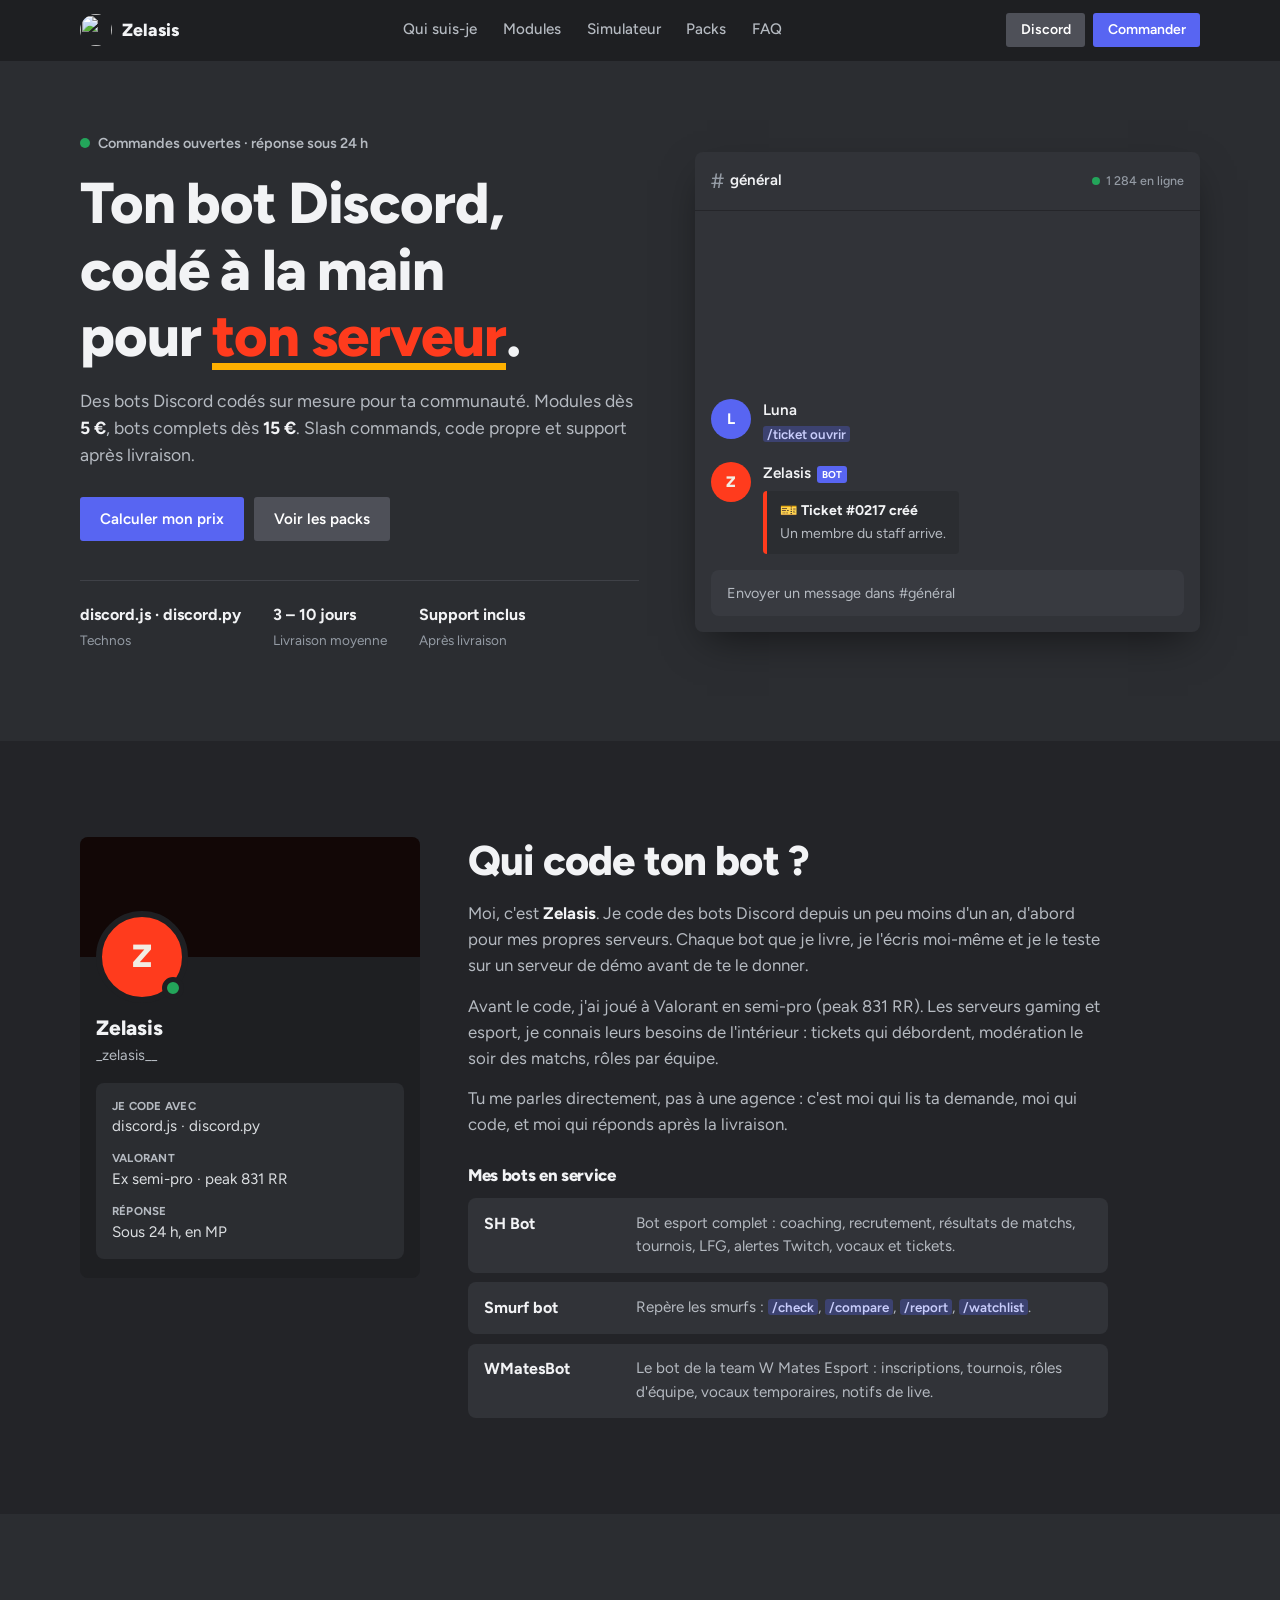
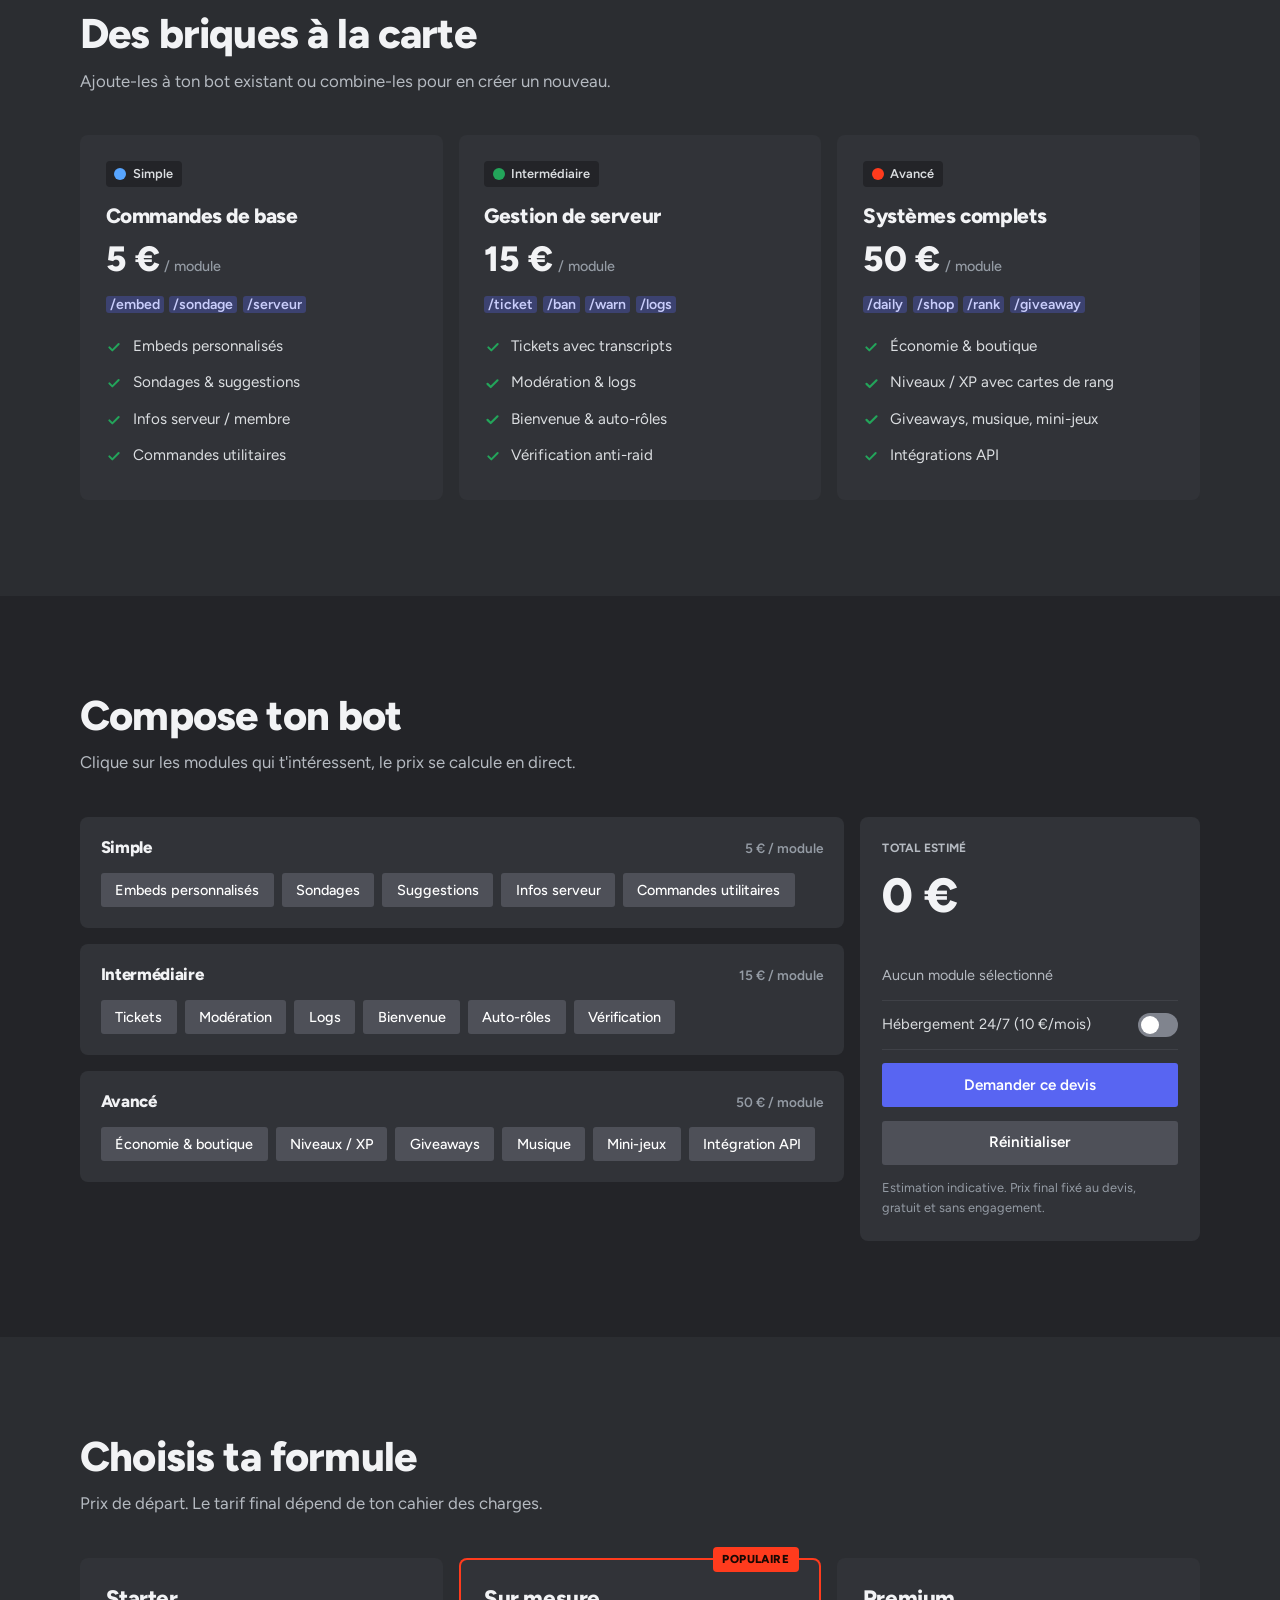
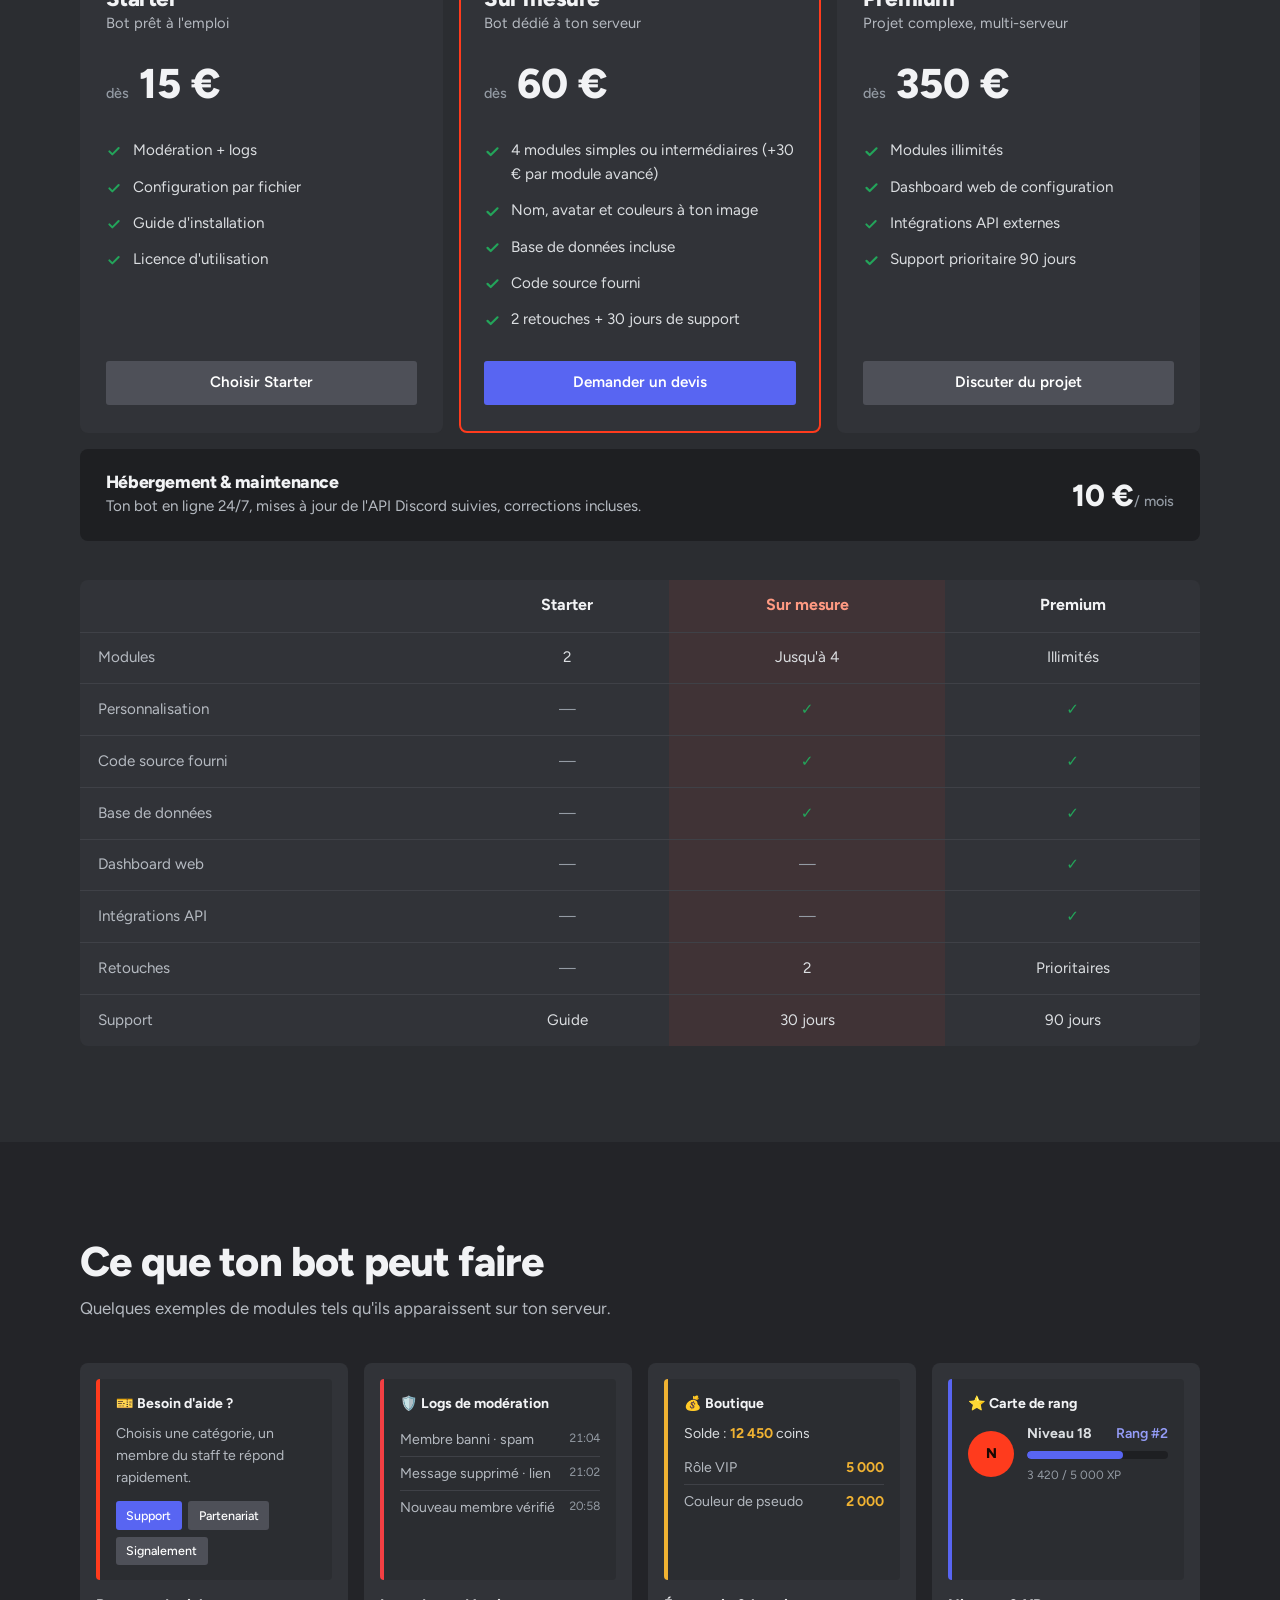
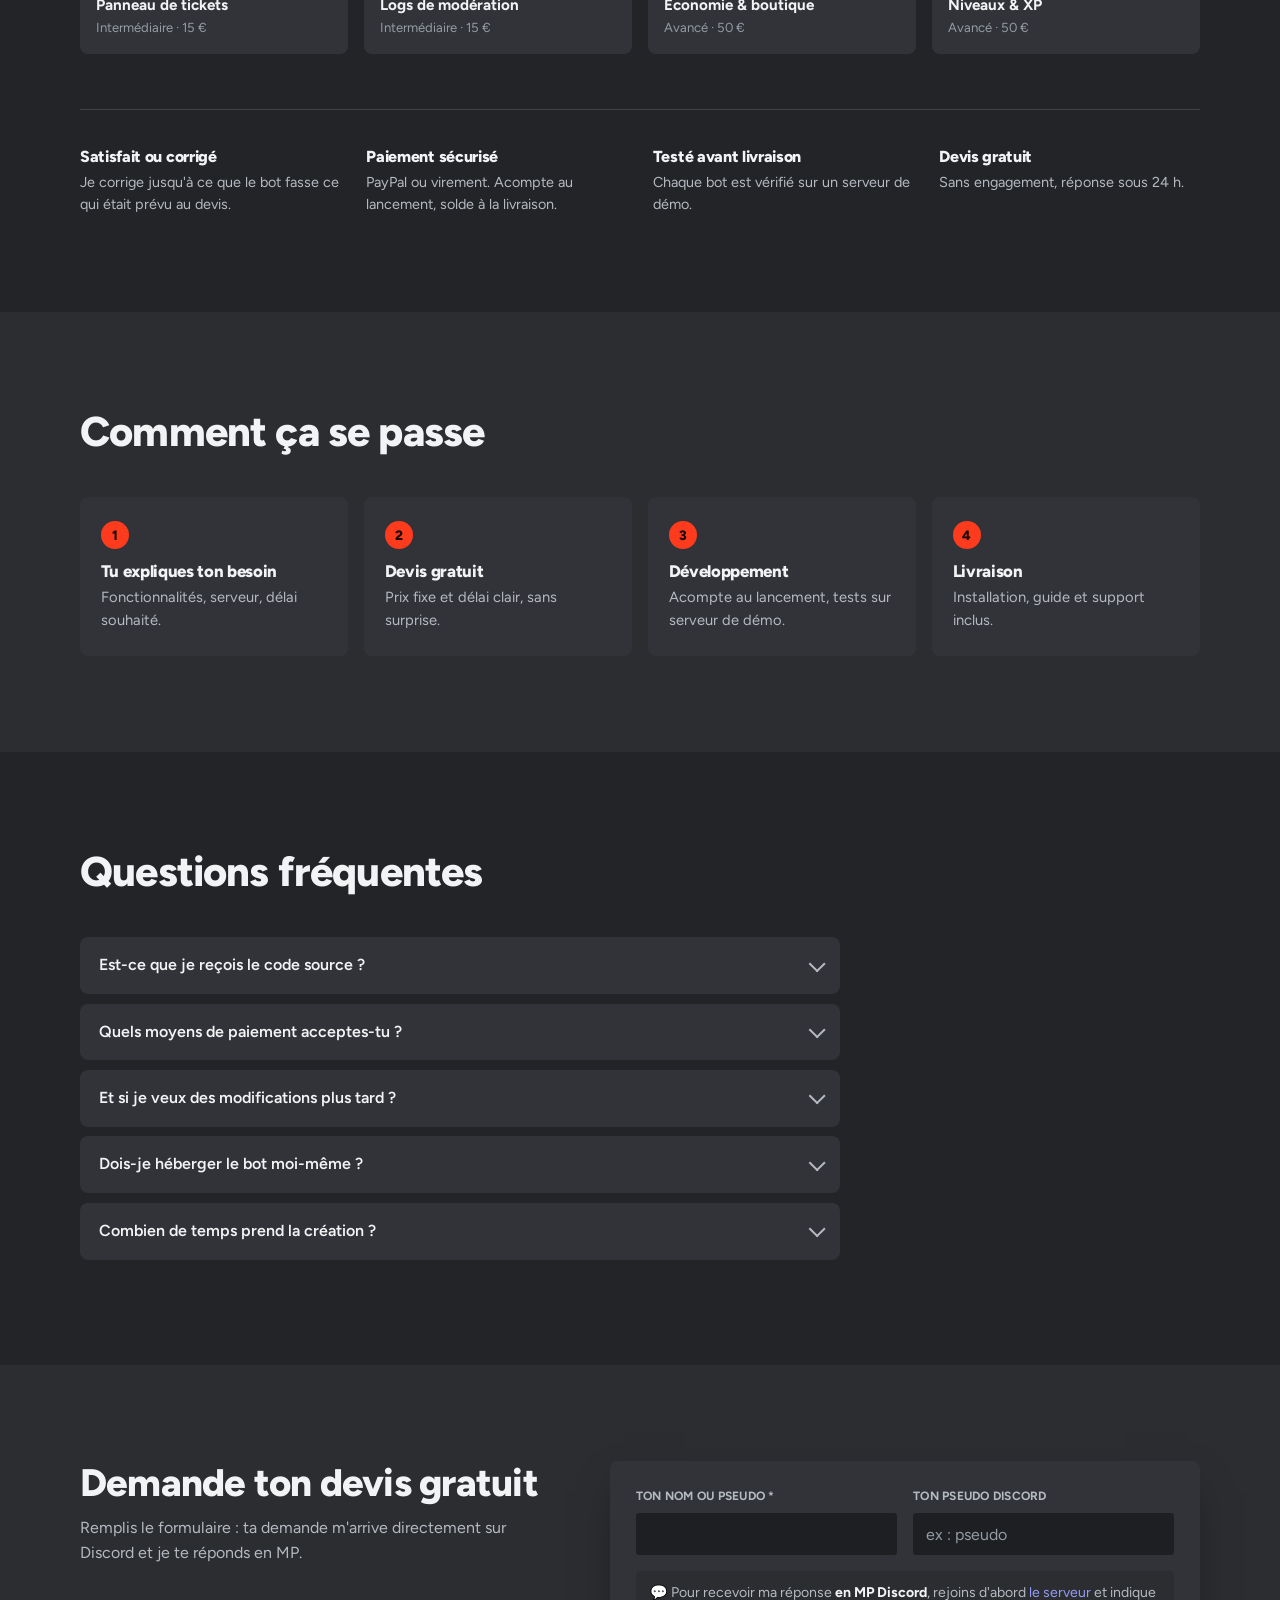
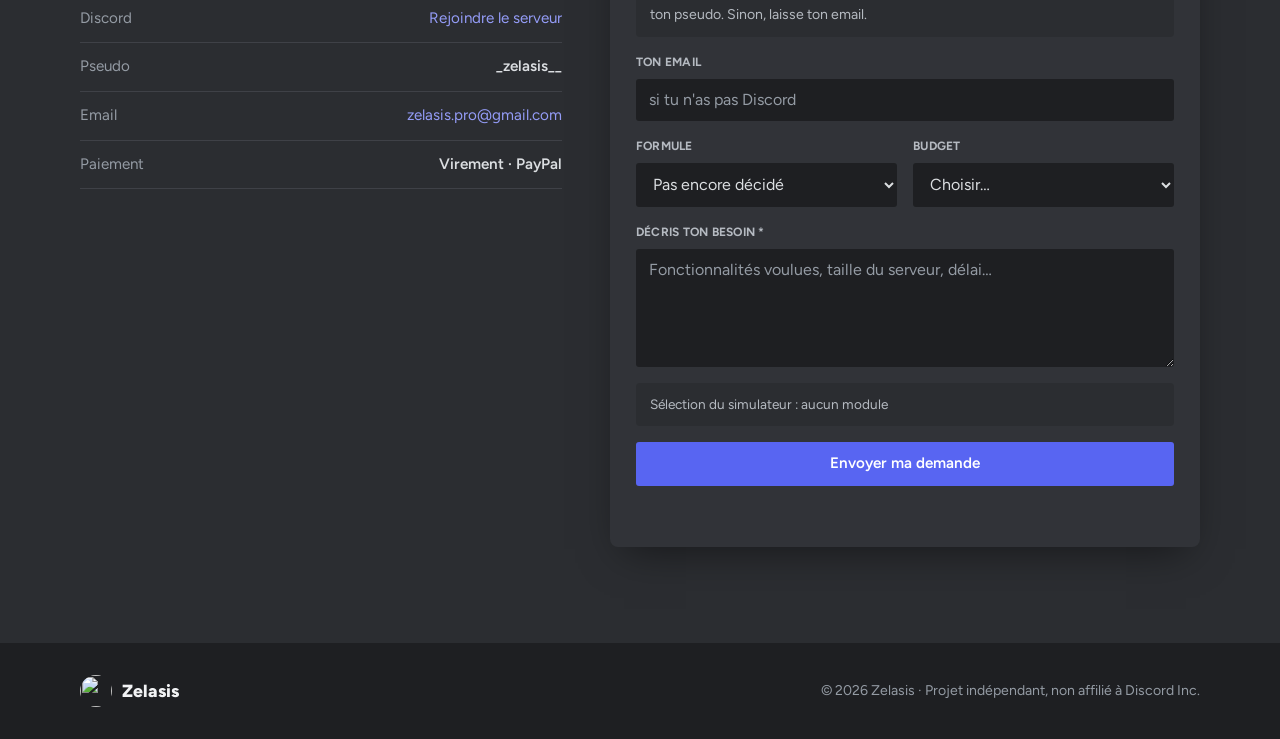
==== commit 31fd2c40: "Update index.html Updated the HTML structure and content for better presentation and functionality." ====
--- a/index.html
+++ b/index.html
@@ -7,17 +7,19 @@
   <meta name="description" content="Bots Discord sur mesure : modération, tickets, économie, niveaux. Devis gratuit, réponse sous 24 h." />
   <link rel="preconnect" href="https://fonts.googleapis.com" />
   <link rel="preconnect" href="https://fonts.gstatic.com" crossorigin />
-  <link href="https://fonts.googleapis.com/css2?family=Space+Grotesk:wght@500;600;700&family=Inter:wght@400;500;600&family=JetBrains+Mono:wght@500&display=swap" rel="stylesheet" />
+  <link href="https://fonts.googleapis.com/css2?family=Figtree:wght@400;500;600;700;800&display=swap" rel="stylesheet" />
+  <link rel="icon" href="avatar.webp" type="image/webp" />
   <link rel="stylesheet" href="style.css" />
 </head>
 <body>
   <header class="nav" id="nav">
     <div class="container nav__inner">
       <a href="#" class="logo">
-        <span class="logo__mark">◈</span>
+        <img class="logo__mark" src="avatar.webp" alt="" width="32" height="32" />
         <span class="logo__text" data-brand>Zelasis</span>
       </a>
       <nav class="nav__links" id="navLinks">
+        <a href="#moi">Qui suis-je</a>
         <a href="#modules">Modules</a>
         <a href="#simulateur">Simulateur</a>
         <a href="#packs">Packs</a>
@@ -33,13 +35,10 @@
 
   <main>
     <section class="hero">
-      <div class="hero__glow"></div>
       <div class="container hero__grid">
         <div class="hero__text">
-          <span class="pill"><span class="dot"></span> Commandes ouvertes · réponse sous 24 h</span>
-          <h1>Ton serveur mérite un bot qui gère
-            <span class="rotator" id="rotator">la modération.</span>
-          </h1>
+          <p class="status">Commandes ouvertes · réponse sous 24 h</p>
+          <h1>Ton bot Discord, codé à la main pour <span class="accent-word">ton serveur</span>.</h1>
           <p class="lead">Des bots Discord codés sur mesure pour ta communauté. Modules dès <strong>5 €</strong>, bots complets dès <strong>15 €</strong>. Slash commands, code propre et support après livraison.</p>
           <div class="hero__actions">
             <a href="#simulateur" class="btn btn--primary">Calculer mon prix</a>
@@ -63,37 +62,66 @@
       </div>
     </section>
 
-    <div class="marquee">
-      <div class="marquee__track">
-        <span>Tickets</span><span>Modération</span><span>Logs</span><span>Niveaux & XP</span><span>Économie</span><span>Giveaways</span><span>Auto-rôles</span><span>Bienvenue</span><span>Mini-jeux</span><span>Musique</span><span>Dashboard web</span><span>Vérification</span>
-        <span>Tickets</span><span>Modération</span><span>Logs</span><span>Niveaux & XP</span><span>Économie</span><span>Giveaways</span><span>Auto-rôles</span><span>Bienvenue</span><span>Mini-jeux</span><span>Musique</span><span>Dashboard web</span><span>Vérification</span>
-      </div>
-    </div>
+    <section class="section section--alt about" id="moi">
+      <div class="container about__grid">
+        <div class="about__card">
+          <div class="about__banner"></div>
+          <div class="about__avatar">
+            <span aria-hidden="true">Z</span>
+            <img src="avatar.webp" alt="Avatar Discord de Zelasis" width="92" height="92" onerror="this.remove()" />
+            <i class="about__online" title="En ligne"></i>
+          </div>
+          <div class="about__id">
+            <strong data-brand>Zelasis</strong>
+            <span data-discord-user></span>
+          </div>
+          <dl class="about__facts">
+            <div><dt>Je code avec</dt><dd>discord.js · discord.py</dd></div>
+            <div><dt>Valorant</dt><dd>Ex semi-pro · peak 831 RR</dd></div>
+            <div><dt>Réponse</dt><dd>Sous 24 h, en MP</dd></div>
+          </dl>
+        </div>
+        <div class="about__text">
+          <h2>Qui code ton bot ?</h2>
+          <p>Moi, c'est <strong data-brand>Zelasis</strong>. Je code des bots Discord depuis un peu moins d'un an, d'abord pour mes propres serveurs. Chaque bot que je livre, je l'écris moi-même et je le teste sur un serveur de démo avant de te le donner.</p>
+          <p>Avant le code, j'ai joué à Valorant en semi-pro (peak 831 RR). Les serveurs gaming et esport, je connais leurs besoins de l'intérieur : tickets qui débordent, modération le soir des matchs, rôles par équipe.</p>
+          <p>Tu me parles directement, pas à une agence : c'est moi qui lis ta demande, moi qui code, et moi qui réponds après la livraison.</p>
+          <h3 class="about__sub">Mes bots en service</h3>
+          <ul class="projects">
+            <li><strong>SH Bot</strong><span>Bot esport complet : coaching, recrutement, résultats de matchs, tournois, LFG, alertes Twitch, vocaux et tickets.</span></li>
+            <li><strong>Smurf bot</strong><span>Repère les smurfs : <code>/check</code>, <code>/compare</code>, <code>/report</code>, <code>/watchlist</code>.</span></li>
+            <li><strong>WMatesBot</strong><span>Le bot de la team W Mates Esport : inscriptions, tournois, rôles d'équipe, vocaux temporaires, notifs de live.</span></li>
+          </ul>
+        </div>
+      </div>
+    </section>
 
     <section class="section" id="modules">
       <div class="container">
-        <div class="section__head reveal">
-          <span class="eyebrow">Modules</span>
+        <div class="section__head">
           <h2>Des briques à la carte</h2>
           <p>Ajoute-les à ton bot existant ou combine-les pour en créer un nouveau.</p>
         </div>
         <div class="tiers">
-          <article class="tier reveal">
+          <article class="tier">
             <span class="tier__level lvl-1">Simple</span>
             <h3>Commandes de base</h3>
             <div class="tier__price">5 €<small>/ module</small></div>
+            <p class="cmds"><code>/embed</code><code>/sondage</code><code>/serveur</code></p>
             <ul><li>Embeds personnalisés</li><li>Sondages & suggestions</li><li>Infos serveur / membre</li><li>Commandes utilitaires</li></ul>
           </article>
-          <article class="tier reveal">
+          <article class="tier">
             <span class="tier__level lvl-2">Intermédiaire</span>
             <h3>Gestion de serveur</h3>
             <div class="tier__price">15 €<small>/ module</small></div>
+            <p class="cmds"><code>/ticket</code><code>/ban</code><code>/warn</code><code>/logs</code></p>
             <ul><li>Tickets avec transcripts</li><li>Modération & logs</li><li>Bienvenue & auto-rôles</li><li>Vérification anti-raid</li></ul>
           </article>
-          <article class="tier reveal">
+          <article class="tier">
             <span class="tier__level lvl-3">Avancé</span>
             <h3>Systèmes complets</h3>
             <div class="tier__price">50 €<small>/ module</small></div>
+            <p class="cmds"><code>/daily</code><code>/shop</code><code>/rank</code><code>/giveaway</code></p>
             <ul><li>Économie & boutique</li><li>Niveaux / XP avec cartes de rang</li><li>Giveaways, musique, mini-jeux</li><li>Intégrations API</li></ul>
           </article>
         </div>
@@ -102,22 +130,21 @@
 
     <section class="section section--alt" id="simulateur">
       <div class="container">
-        <div class="section__head reveal">
-          <span class="eyebrow">Simulateur</span>
+        <div class="section__head">
           <h2>Compose ton bot</h2>
           <p>Clique sur les modules qui t'intéressent, le prix se calcule en direct.</p>
         </div>
-        <div class="sim reveal">
+        <div class="sim">
           <div class="sim__groups" id="simGroups"></div>
           <aside class="sim__total">
-            <span class="eyebrow">Total estimé</span>
+            <span class="sim__label">Total estimé</span>
             <div class="sim__price"><span id="simPrice">0</span> €</div>
             <div class="sim__monthly" id="simMonthly"></div>
             <p class="sim__summary" id="simSummary">Aucun module sélectionné</p>
             <label class="switch">
               <input type="checkbox" id="simHosting" />
               <span class="switch__ui"></span>
-              Hébergement 24/7 (<span data-hosting-price></span> €/mois)
+              <span>Hébergement 24/7 (<span data-hosting-price></span> €/mois)</span>
             </label>
             <a href="#devis" class="btn btn--primary btn--block" id="simQuote">Demander ce devis</a>
             <button class="btn btn--ghost btn--block" id="simReset">Réinitialiser</button>
@@ -129,20 +156,19 @@
 
     <section class="section" id="packs">
       <div class="container">
-        <div class="section__head reveal">
-          <span class="eyebrow">Packs</span>
+        <div class="section__head">
           <h2>Choisis ta formule</h2>
           <p>Prix de départ. Le tarif final dépend de ton cahier des charges.</p>
         </div>
         <div class="packs">
-          <article class="pack reveal">
+          <article class="pack">
             <h3>Starter</h3>
             <p class="pack__sub">Bot prêt à l'emploi</p>
             <div class="pack__price"><small>dès</small> 15 €</div>
             <ul><li>Modération + logs</li><li>Configuration par fichier</li><li>Guide d'installation</li><li>Licence d'utilisation</li></ul>
             <a href="#devis" class="btn btn--ghost btn--block" data-pack="Starter">Choisir Starter</a>
           </article>
-          <article class="pack pack--featured reveal">
+          <article class="pack pack--featured">
             <span class="pack__badge">Populaire</span>
             <h3>Sur mesure</h3>
             <p class="pack__sub">Bot dédié à ton serveur</p>
@@ -150,7 +176,7 @@
             <ul><li>4 modules simples ou intermédiaires (+30 € par module avancé)</li><li>Nom, avatar et couleurs à ton image</li><li>Base de données incluse</li><li>Code source fourni</li><li>2 retouches + 30 jours de support</li></ul>
             <a href="#devis" class="btn btn--primary btn--block" data-pack="Sur mesure">Demander un devis</a>
           </article>
-          <article class="pack reveal">
+          <article class="pack">
             <h3>Premium</h3>
             <p class="pack__sub">Projet complexe, multi-serveur</p>
             <div class="pack__price"><small>dès</small> 350 €</div>
@@ -159,7 +185,7 @@
           </article>
         </div>
 
-        <div class="hosting reveal">
+        <div class="hosting">
           <div>
             <h3>Hébergement & maintenance</h3>
             <p>Ton bot en ligne 24/7, mises à jour de l'API Discord suivies, corrections incluses.</p>
@@ -167,7 +193,7 @@
           <div class="hosting__price"><span data-hosting-price></span> €<small>/ mois</small></div>
         </div>
 
-        <div class="compare reveal">
+        <div class="compare">
           <table>
             <thead>
               <tr><th></th><th>Starter</th><th class="hl">Sur mesure</th><th>Premium</th></tr>
@@ -189,13 +215,12 @@
 
     <section class="section section--alt">
       <div class="container">
-        <div class="section__head reveal">
-          <span class="eyebrow">Aperçus</span>
+        <div class="section__head">
           <h2>Ce que ton bot peut faire</h2>
           <p>Quelques exemples de modules tels qu'ils apparaissent sur ton serveur.</p>
         </div>
         <div class="previews">
-          <div class="preview reveal">
+          <div class="preview">
             <div class="embed">
               <div class="embed__title">🎫 Besoin d'aide ?</div>
               <p>Choisis une catégorie, un membre du staff te répond rapidement.</p>
@@ -203,7 +228,7 @@
             </div>
             <div class="preview__label"><strong>Panneau de tickets</strong><span>Intermédiaire · 15 €</span></div>
           </div>
-          <div class="preview reveal">
+          <div class="preview">
             <div class="embed embed--red">
               <div class="embed__title">🛡️ Logs de modération</div>
               <div class="logline"><span>Membre banni · spam</span><time>21:04</time></div>
@@ -212,7 +237,7 @@
             </div>
             <div class="preview__label"><strong>Logs de modération</strong><span>Intermédiaire · 15 €</span></div>
           </div>
-          <div class="preview reveal">
+          <div class="preview">
             <div class="embed embed--gold">
               <div class="embed__title">💰 Boutique</div>
               <div class="balance">Solde : <strong>12 450</strong> coins</div>
@@ -221,7 +246,7 @@
             </div>
             <div class="preview__label"><strong>Économie & boutique</strong><span>Avancé · 50 €</span></div>
           </div>
-          <div class="preview reveal">
+          <div class="preview">
             <div class="embed embed--blue">
               <div class="embed__title">⭐ Carte de rang</div>
               <div class="rank">
@@ -238,52 +263,49 @@
         </div>
 
         <div class="guarantees">
-          <div class="g reveal"><span class="g__icon">✓</span><h4>Satisfait ou corrigé</h4><p>Je corrige jusqu'à ce que le bot fasse ce qui était prévu au devis.</p></div>
-          <div class="g reveal"><span class="g__icon">🔒</span><h4>Paiement sécurisé</h4><p>PayPal ou virement. Acompte au lancement, solde à la livraison.</p></div>
-          <div class="g reveal"><span class="g__icon">🧪</span><h4>Testé avant livraison</h4><p>Chaque bot est vérifié sur un serveur de démo.</p></div>
-          <div class="g reveal"><span class="g__icon">⚡</span><h4>Devis gratuit</h4><p>Sans engagement, réponse sous 24 h.</p></div>
+          <div class="g"><h3>Satisfait ou corrigé</h3><p>Je corrige jusqu'à ce que le bot fasse ce qui était prévu au devis.</p></div>
+          <div class="g"><h3>Paiement sécurisé</h3><p>PayPal ou virement. Acompte au lancement, solde à la livraison.</p></div>
+          <div class="g"><h3>Testé avant livraison</h3><p>Chaque bot est vérifié sur un serveur de démo.</p></div>
+          <div class="g"><h3>Devis gratuit</h3><p>Sans engagement, réponse sous 24 h.</p></div>
         </div>
       </div>
     </section>
 
     <section class="section">
       <div class="container">
-        <div class="section__head reveal">
-          <span class="eyebrow">Process</span>
+        <div class="section__head">
           <h2>Comment ça se passe</h2>
         </div>
         <ol class="steps">
-          <li class="reveal"><span>01</span><h4>Tu expliques ton besoin</h4><p>Fonctionnalités, serveur, délai souhaité.</p></li>
-          <li class="reveal"><span>02</span><h4>Devis gratuit</h4><p>Prix fixe et délai clair, sans surprise.</p></li>
-          <li class="reveal"><span>03</span><h4>Développement</h4><p>Acompte au lancement, tests sur serveur de démo.</p></li>
-          <li class="reveal"><span>04</span><h4>Livraison</h4><p>Installation, guide et support inclus.</p></li>
+          <li><span>1</span><h3>Tu expliques ton besoin</h3><p>Fonctionnalités, serveur, délai souhaité.</p></li>
+          <li><span>2</span><h3>Devis gratuit</h3><p>Prix fixe et délai clair, sans surprise.</p></li>
+          <li><span>3</span><h3>Développement</h3><p>Acompte au lancement, tests sur serveur de démo.</p></li>
+          <li><span>4</span><h3>Livraison</h3><p>Installation, guide et support inclus.</p></li>
         </ol>
       </div>
     </section>
 
     <section class="section section--alt" id="faq">
       <div class="container container--narrow">
-        <div class="section__head reveal">
-          <span class="eyebrow">FAQ</span>
+        <div class="section__head">
           <h2>Questions fréquentes</h2>
         </div>
         <div class="faq">
-          <details class="reveal"><summary>Est-ce que je reçois le code source ?</summary><p>Oui pour les packs Sur mesure et Premium. Le Starter est vendu en licence d'utilisation.</p></details>
-          <details class="reveal"><summary>Quels moyens de paiement acceptes-tu ?</summary><p>Virement bancaire ou PayPal. Acompte de 50 % au lancement, solde à la livraison.</p></details>
-          <details class="reveal"><summary>Et si je veux des modifications plus tard ?</summary><p>Les petites corrections sont incluses pendant la période de support. Les nouvelles fonctionnalités sont chiffrées à part.</p></details>
-          <details class="reveal"><summary>Dois-je héberger le bot moi-même ?</summary><p>Comme tu préfères : je fournis un guide d'installation, ou je m'en occupe avec l'option hébergement.</p></details>
-          <details class="reveal"><summary>Combien de temps prend la création ?</summary><p>Entre 3 et 10 jours selon la complexité. Le délai exact est indiqué dans le devis.</p></details>
+          <details><summary>Est-ce que je reçois le code source ?</summary><p>Oui pour les packs Sur mesure et Premium. Le Starter est vendu en licence d'utilisation.</p></details>
+          <details><summary>Quels moyens de paiement acceptes-tu ?</summary><p>Virement bancaire ou PayPal. Acompte de 50 % au lancement, solde à la livraison.</p></details>
+          <details><summary>Et si je veux des modifications plus tard ?</summary><p>Les petites corrections sont incluses pendant la période de support. Les nouvelles fonctionnalités sont chiffrées à part.</p></details>
+          <details><summary>Dois-je héberger le bot moi-même ?</summary><p>Comme tu préfères : je fournis un guide d'installation, ou je m'en occupe avec l'option hébergement.</p></details>
+          <details><summary>Combien de temps prend la création ?</summary><p>Entre 3 et 10 jours selon la complexité. Le délai exact est indiqué dans le devis.</p></details>
         </div>
       </div>
     </section>
 
     <section class="section" id="devis">
       <div class="container">
-        <div class="quote reveal">
+        <div class="quote">
           <div class="quote__intro">
-            <span class="eyebrow">Devis</span>
             <h2>Demande ton devis gratuit</h2>
-            <p>Remplis le formulaire : ta demande s'ouvre dans ta messagerie, prête à être envoyée.</p>
+            <p>Remplis le formulaire : ta demande m'arrive directement sur Discord et je te réponds en MP.</p>
             <ul class="contact">
               <li><span>Discord</span><a href="#" data-discord target="_blank" rel="noopener">Rejoindre le serveur</a></li>
               <li><span>Pseudo</span><b data-discord-user></b></li>
@@ -331,7 +353,7 @@
 
   <footer class="footer">
     <div class="container footer__inner">
-      <a href="#" class="logo"><span class="logo__mark">◈</span><span class="logo__text" data-brand>Zelasis</span></a>
+      <a href="#" class="logo"><img class="logo__mark" src="avatar.webp" alt="" width="32" height="32" /><span class="logo__text" data-brand>Zelasis</span></a>
       <p>© <span id="year"></span> <span data-brand>Zelasis</span> · Projet indépendant, non affilié à Discord Inc.</p>
     </div>
   </footer>
--- a/style.css
+++ b/style.css
@@ -1,322 +1,327 @@
 :root {
-  --bg: #0a0c10;
-  --bg-alt: #0e1117;
-  --surface: #141821;
-  --surface-2: #1b202b;
-  --border: #252b38;
-  --text: #e8ebf2;
-  --muted: #8b93a6;
-  --accent: #3ee6a8;      
-  --accent-2: #8f7cff;    
-  --accent-ink: #04140d;
-  --radius: 16px;
-  --font-head: "Space Grotesk", system-ui, sans-serif;
-  --font-body: "Inter", system-ui, sans-serif;
-  --font-mono: "JetBrains Mono", ui-monospace, monospace;
+  --bg: #2b2d31;          
+  --bg-alt: #232428;      
+  --card: #313338;        
+  --field: #1e1f22;       
+  --line: #3f4147;        
+  --text: #f2f3f5;
+  --text-2: #dbdee1;
+  --muted: #b5bac1;
+  --faint: #949ba4;
+  --blurple: #5865f2;
+  --blurple-hover: #4752c4;
+  --link: #949cf7;
+  --accent: #ff3b1d;      
+  --amber: #feb000;       
+  --cream: #f2ede3;
+  --accent-ink: #1a0803;
+  --online: #23a55a;
+  --danger: #f23f43;
+  --gold: #f0b232;
+  --radius: 8px;
+  --font: "Figtree", "gg sans", "Noto Sans", system-ui, sans-serif;
 }
 
 * { box-sizing: border-box; margin: 0; padding: 0; }
-html { scroll-behavior: smooth; scroll-padding-top: 80px; }
+html { scroll-behavior: smooth; scroll-padding-top: 76px; scrollbar-color: #1a1b1e var(--bg); }
 body {
   background: var(--bg);
-  color: var(--text);
-  font-family: var(--font-body);
-  line-height: 1.6;
+  color: var(--text-2);
+  font-family: var(--font);
+  font-size: 16px;
+  line-height: 1.55;
   -webkit-font-smoothing: antialiased;
   overflow-x: hidden;
 }
-a { color: inherit; text-decoration: none; }
+a { color: var(--link); text-decoration: none; }
+a:hover { text-decoration: underline; text-underline-offset: 3px; }
 ul { list-style: none; }
-h1, h2, h3, h4 { font-family: var(--font-head); line-height: 1.15; letter-spacing: -0.02em; }
-
-.container { width: min(1160px, 92%); margin: 0 auto; }
-.container--narrow { width: min(760px, 92%); }
+h1, h2, h3 { color: var(--text); line-height: 1.15; letter-spacing: -0.02em; font-weight: 800; text-wrap: balance; }
+::selection { background: rgba(88,101,242,.45); color: #fff; }
+:focus-visible { outline: 2px solid var(--blurple); outline-offset: 2px; border-radius: 3px; }
+input, textarea { caret-color: var(--text); }
+
+.container { width: min(1120px, 92%); margin: 0 auto; }
+.container--narrow { width: min(1120px, 92%); }
+.container--narrow > * { max-width: 760px; }
 
 .btn {
   display: inline-flex; align-items: center; justify-content: center; gap: .5rem;
-  padding: .85rem 1.4rem; border-radius: 12px; font-weight: 600; font-size: .95rem;
-  border: 1px solid transparent; cursor: pointer; transition: .2s ease; font-family: inherit;
-}
-.btn--sm { padding: .55rem 1rem; font-size: .875rem; }
+  min-height: 44px; padding: 0 1.25rem; border-radius: 3px; border: 0;
+  font: 600 .95rem/1 var(--font); cursor: pointer; text-decoration: none !important;
+  transition: background-color .17s ease, color .17s ease;
+}
+.btn--sm { min-height: 34px; padding: 0 .9rem; font-size: .875rem; }
 .btn--block { width: 100%; }
-.btn--primary { background: var(--accent); color: var(--accent-ink); }
-.btn--primary:hover { transform: translateY(-2px); box-shadow: 0 10px 24px -12px rgba(0,0,0,.6); }
-.btn--ghost { background: transparent; border-color: var(--border); color: var(--text); }
-.btn--ghost:hover { border-color: var(--muted); background: var(--surface); }
-
-.pill {
-  display: inline-flex; align-items: center; gap: .55rem;
-  padding: .4rem .9rem; border-radius: 999px; font-family: var(--font-mono);
-  font-size: .75rem; text-transform: uppercase; letter-spacing: .06em;
-  border: 1px solid var(--border); background: var(--surface); color: var(--muted);
-}
-.dot { width: 8px; height: 8px; border-radius: 50%; background: var(--accent); box-shadow: 0 0 0 0 var(--accent); animation: pulse 2s infinite; display: inline-block; }
-@keyframes pulse { 0% { box-shadow: 0 0 0 0 rgba(62,230,168,.6); } 70% { box-shadow: 0 0 0 8px rgba(62,230,168,0); } 100% { box-shadow: 0 0 0 0 rgba(62,230,168,0); } }
-
-.eyebrow { font-family: var(--font-mono); font-size: .78rem; text-transform: uppercase; letter-spacing: .12em; color: var(--accent); }
-
-.nav { position: fixed; inset: 0 0 auto; z-index: 50; transition: .25s; border-bottom: 1px solid transparent; }
-.nav.scrolled { background: rgba(10,12,16,.82); backdrop-filter: blur(14px); border-color: var(--border); }
-.nav__inner { display: flex; align-items: center; justify-content: space-between; height: 72px; }
-.logo { display: flex; align-items: center; gap: .55rem; font-family: var(--font-head); font-weight: 700; font-size: 1.2rem; }
-.logo__mark { color: var(--accent); font-size: 1.4rem; }
-.nav__links { display: flex; gap: 2rem; }
-.nav__links a { color: var(--muted); font-size: .92rem; transition: color .2s; }
-.nav__links a:hover { color: var(--text); }
-.nav__cta { display: flex; gap: .6rem; align-items: center; }
-.nav__burger { display: none; background: none; border: 0; width: 36px; height: 36px; cursor: pointer; flex-direction: column; justify-content: center; gap: 6px; align-items: center; }
-.nav__burger span { width: 22px; height: 2px; background: var(--text); border-radius: 2px; transition: .2s; }
-
-.hero { position: relative; padding: 150px 0 90px; overflow: hidden; }
-.hero__glow {
-  position: absolute; inset: -20% -10% auto; height: 700px; pointer-events: none;
-  background:
-    radial-gradient(600px 300px at 20% 30%, rgba(62,230,168,.13), transparent 70%),
-    radial-gradient(500px 300px at 80% 20%, rgba(143,124,255,.16), transparent 70%);
-}
-.hero::after {
-  content: ""; position: absolute; inset: 0; pointer-events: none; opacity: .35;
-  background-image: linear-gradient(var(--border) 1px, transparent 1px), linear-gradient(90deg, var(--border) 1px, transparent 1px);
-  background-size: 56px 56px;
-  mask-image: radial-gradient(ellipse at 50% 30%, #000 10%, transparent 65%);
-}
-.hero__grid { position: relative; z-index: 1; display: grid; grid-template-columns: 1.1fr .9fr; gap: 4rem; align-items: center; }
-.hero h1 { font-size: clamp(2.4rem, 5vw, 3.9rem); margin: 1.4rem 0 1.2rem; }
-.rotator {
-  display: block; min-height: 1.15em; color: var(--accent);
-}
-.rotator::after { content: "▍"; color: var(--accent-2); animation: blink 1s steps(1) infinite; margin-left: 2px; }
-@keyframes blink { 50% { opacity: 0; } }
-.lead { color: var(--muted); font-size: 1.1rem; max-width: 540px; }
+.btn--primary { background: var(--blurple); color: #fff; }
+.btn--primary:hover { background: var(--blurple-hover); }
+.btn--ghost { background: #4e5058; color: #fff; }
+.btn--ghost:hover { background: #6d6f78; }
+
+.nav { position: fixed; inset: 0 0 auto; z-index: 50; background: var(--field); box-shadow: 0 1px 0 rgba(0,0,0,.3); }
+.nav__inner { display: flex; align-items: center; justify-content: space-between; height: 60px; }
+.logo { display: flex; align-items: center; gap: .6rem; color: var(--text); font-weight: 800; font-size: 1.1rem; text-decoration: none !important; }
+.logo__mark { width: 32px; height: 32px; border-radius: 50%; display: block; }
+.nav__links { display: flex; gap: 1.6rem; }
+.nav__links a { color: var(--muted); font-weight: 500; font-size: .95rem; }
+.nav__links a:hover { color: var(--text); text-decoration: none; }
+.nav__cta { display: flex; gap: .5rem; align-items: center; }
+.nav__burger { display: none; background: none; border: 0; width: 40px; height: 40px; cursor: pointer; flex-direction: column; justify-content: center; gap: 5px; align-items: center; }
+.nav__burger span { width: 22px; height: 2px; background: var(--text); border-radius: 2px; }
+
+.hero { padding: 132px 0 88px; }
+.hero__grid { display: grid; grid-template-columns: 1.05fr .95fr; gap: 3.5rem; align-items: center; }
+.status { color: var(--muted); font-size: .9rem; font-weight: 600; display: flex; align-items: center; gap: .5rem; }
+.status::before { content: ""; width: 10px; height: 10px; border-radius: 50%; background: var(--online); }
+.hero h1 { font-size: clamp(2.3rem, 4.6vw, 3.6rem); margin: 1rem 0 1.1rem; }
+.accent-word { color: var(--accent); box-shadow: inset 0 -.12em 0 var(--amber); }
+.lead { color: var(--muted); font-size: 1.1rem; max-width: 34em; }
 .lead strong { color: var(--text); }
-.hero__actions { display: flex; gap: .8rem; margin: 2rem 0 2.6rem; flex-wrap: wrap; }
-.stats { display: flex; gap: 2.2rem; flex-wrap: wrap; padding-top: 1.6rem; border-top: 1px solid var(--border); }
-.stats strong { display: block; font-family: var(--font-head); font-size: 1rem; }
-.stats span { color: var(--muted); font-size: .82rem; }
-
-.chat {
-  background: #1e1f24; border: 1px solid #2c2e35; border-radius: 18px; overflow: hidden;
-  box-shadow: 0 40px 80px -30px rgba(0,0,0,.7), 0 0 0 1px rgba(255,255,255,.02);
-  transform: perspective(1200px) rotateY(-6deg) rotateX(2deg);
-}
-.chat__head { display: flex; align-items: center; gap: .4rem; padding: .9rem 1.1rem; border-bottom: 1px solid #2c2e35; font-weight: 600; font-size: .92rem; }
-.chat__hash { color: #80848e; font-size: 1.2rem; }
-.chat__online { margin-left: auto; display: flex; align-items: center; gap: .45rem; font-size: .75rem; color: #80848e; font-weight: 500; }
-.chat__body { height: 360px; padding: 1rem 1.1rem; display: flex; flex-direction: column; justify-content: flex-end; gap: .9rem; overflow: hidden; }
-.chat__input { margin: 0 1rem 1rem; background: #2a2b31; border-radius: 10px; padding: .75rem 1rem; color: #8a8f99; font-size: .85rem; }
-
-.msg { display: flex; gap: .75rem; animation: msgIn .35s ease; }
-@keyframes msgIn { from { opacity: 0; transform: translateY(8px); } }
-.msg__avatar { flex: none; width: 38px; height: 38px; border-radius: 50%; display: grid; place-items: center; font-weight: 700; font-size: .9rem; }
+.hero__actions { display: flex; gap: .6rem; margin: 1.8rem 0 2.4rem; flex-wrap: wrap; }
+.stats { display: flex; gap: 2rem; flex-wrap: wrap; padding-top: 1.4rem; border-top: 1px solid var(--line); }
+.stats strong { display: block; color: var(--text); font-size: 1rem; }
+.stats span { color: var(--faint); font-size: .85rem; }
+
+.chat { background: var(--card); border-radius: var(--radius); overflow: hidden; box-shadow: 0 16px 40px -12px rgba(0,0,0,.55); }
+.chat__head { display: flex; align-items: center; gap: .4rem; padding: .8rem 1rem; box-shadow: 0 1px 0 rgba(0,0,0,.25); color: var(--text); font-weight: 600; font-size: .95rem; }
+.chat__hash { color: var(--faint); font-size: 1.3rem; font-weight: 500; }
+.chat__online { margin-left: auto; display: flex; align-items: center; gap: .4rem; font-size: .78rem; color: var(--faint); font-weight: 500; }
+.dot { width: 8px; height: 8px; border-radius: 50%; background: var(--online); display: inline-block; }
+.chat__body { height: 360px; padding: 1rem; display: flex; flex-direction: column; justify-content: flex-end; gap: 1rem; overflow: hidden; }
+.chat__input { margin: 0 1rem 1rem; background: #383a40; border-radius: var(--radius); padding: .75rem 1rem; color: var(--muted); font-size: .9rem; }
+
+.msg { display: flex; gap: .8rem; animation: msgIn .3s cubic-bezier(.16,1,.3,1); }
+@keyframes msgIn { from { opacity: 0; transform: translateY(6px); } }
+.msg__avatar { flex: none; width: 40px; height: 40px; border-radius: 50%; display: grid; place-items: center; font-weight: 700; font-size: .95rem; }
 .msg__avatar--user { background: #5865f2; color: #fff; }
-.msg__avatar--bot { background: var(--accent); color: var(--accent-ink); }
-.msg__name { font-weight: 600; font-size: .88rem; display: flex; align-items: center; gap: .4rem; }
-.msg__tag { background: #5865f2; color: #fff; font-size: .6rem; padding: 1px 5px; border-radius: 4px; font-weight: 700; }
-.msg__text { font-size: .88rem; color: #dbdee1; }
-.msg__cmd { font-family: var(--font-mono); font-size: .82rem; color: #c9cdfb; background: rgba(88,101,242,.18); padding: 1px 6px; border-radius: 4px; }
-.msg__embed { margin-top: .35rem; background: #2b2d31; border-left: 4px solid var(--accent); border-radius: 4px; padding: .6rem .8rem; font-size: .82rem; }
-.msg__embed b { display: block; margin-bottom: 2px; }
-.msg__embed span { color: #b5bac1; }
-.typing { color: #80848e; font-size: .8rem; font-style: italic; }
-
-.marquee { border-block: 1px solid var(--border); background: var(--bg-alt); overflow: hidden; padding: 1.1rem 0; }
-.marquee__track { display: flex; width: max-content; animation: scroll 40s linear infinite; }
-.marquee__track span { font-family: var(--font-head); font-weight: 600; color: var(--muted); padding: 0 1.6rem; display: flex; align-items: center; gap: 3.2rem; white-space: nowrap; }
-.marquee__track span::after { content: "◈"; color: var(--accent); font-size: .75rem; margin-left: 1.6rem; }
-@keyframes scroll { to { transform: translateX(-50%); } }
-
-.section { padding: 110px 0; }
-.section--alt { background: var(--bg-alt); border-block: 1px solid var(--border); }
-.section__head { text-align: center; max-width: 620px; margin: 0 auto 3.5rem; }
-.section__head h2 { font-size: clamp(2rem, 3.6vw, 2.8rem); margin: .7rem 0 .8rem; }
-.section__head p { color: var(--muted); }
-
-.tiers { display: grid; grid-template-columns: repeat(3, 1fr); gap: 1.4rem; }
-.tier { background: var(--surface); border: 1px solid var(--border); border-radius: var(--radius); padding: 2rem; transition: .25s; }
-.tier:hover { transform: translateY(-4px); border-color: #3a4152; }
-.tier__level { font-family: var(--font-mono); font-size: .72rem; text-transform: uppercase; letter-spacing: .1em; padding: .25rem .6rem; border-radius: 6px; }
-.lvl-1 { color: #7fd6ff; background: rgba(127,214,255,.1); }
-.lvl-2 { color: var(--accent); background: rgba(62,230,168,.1); }
-.lvl-3 { color: var(--accent-2); background: rgba(143,124,255,.12); }
-.tier h3 { font-size: 1.35rem; margin: 1.1rem 0 .4rem; }
-.tier__price { font-family: var(--font-head); font-size: 2.4rem; font-weight: 700; margin-bottom: 1.2rem; }
-.tier__price small { font-size: .9rem; color: var(--muted); font-weight: 500; margin-left: .3rem; }
-.tier li, .pack li { padding: .45rem 0 .45rem 1.6rem; position: relative; color: #c3c8d4; font-size: .93rem; }
-.tier li::before, .pack li::before { content: "✓"; position: absolute; left: 0; color: var(--accent); font-weight: 700; }
-
-/* Simulateur */
-.sim { display: grid; grid-template-columns: 1fr 340px; gap: 1.6rem; align-items: start; }
-.sim__group { background: var(--surface); border: 1px solid var(--border); border-radius: var(--radius); padding: 1.4rem; margin-bottom: 1rem; }
-.sim__group-head { display: flex; justify-content: space-between; align-items: baseline; margin-bottom: 1rem; }
+.msg__avatar--bot { background: var(--accent); color: var(--cream); font-weight: 800; }
+.msg__name { font-weight: 600; font-size: .95rem; color: var(--text); display: flex; align-items: center; gap: .35rem; }
+.msg__tag { background: var(--blurple); color: #fff; font-size: .62rem; padding: 1px 5px; border-radius: 3px; font-weight: 700; }
+.msg__text { font-size: .95rem; color: var(--text-2); }
+.msg__cmd, .cmds code {
+  font: 600 .88em var(--font); color: #c9cdfb; background: rgba(88,101,242,.3);
+  padding: 0 4px; border-radius: 3px;
+}
+.msg__embed { margin-top: .3rem; max-width: 300px; background: var(--bg); border-left: 4px solid var(--accent); border-radius: 4px; padding: .55rem .8rem; font-size: .88rem; }
+.msg__embed b { display: block; color: var(--text); margin-bottom: 2px; }
+.msg__embed span { color: var(--muted); }
+.typing { color: var(--muted); font-size: .82rem; font-weight: 600; }
+
+.section { padding: 96px 0; }
+.section--alt { background: var(--bg-alt); }
+.section__head { max-width: 640px; margin: 0 0 2.6rem; }
+.section__head h2 { font-size: clamp(1.9rem, 3.4vw, 2.6rem); margin-bottom: .6rem; }
+.section__head p { color: var(--muted); font-size: 1.05rem; }
+
+.tier li, .pack li { position: relative; padding: .4rem 0 .4rem 1.7rem; color: var(--text-2); font-size: .95rem; }
+.tier li::before, .pack li::before {
+  content: ""; position: absolute; left: 0; top: .62rem; width: 1.05rem; height: 1.05rem; background: var(--online);
+  -webkit-mask: url("data:image/svg+xml,%3Csvg xmlns='http://www.w3.org/2000/svg' viewBox='0 0 24 24'%3E%3Cpath fill='none' stroke='black' stroke-width='3' stroke-linecap='round' stroke-linejoin='round' d='M5 12.5l4.5 4.5L19 7.5'/%3E%3C/svg%3E") center / contain no-repeat;
+          mask: url("data:image/svg+xml,%3Csvg xmlns='http://www.w3.org/2000/svg' viewBox='0 0 24 24'%3E%3Cpath fill='none' stroke='black' stroke-width='3' stroke-linecap='round' stroke-linejoin='round' d='M5 12.5l4.5 4.5L19 7.5'/%3E%3C/svg%3E") center / contain no-repeat;
+}
+
+.tiers { display: grid; grid-template-columns: repeat(3, 1fr); gap: 1rem; }
+.tier { background: var(--card); border-radius: var(--radius); padding: 1.6rem; }
+.tier__level {
+  display: inline-flex; align-items: center; gap: .4rem; padding: .2rem .55rem; border-radius: 4px;
+  background: var(--bg-alt); color: var(--text-2); font-size: .8rem; font-weight: 600;
+}
+.tier__level::before { content: ""; width: 12px; height: 12px; border-radius: 50%; background: currentColor; }
+.lvl-1::before { background: #57a5ff; }
+.lvl-2::before { background: var(--online); }
+.lvl-3::before { background: var(--accent); }
+.tier h3 { font-size: 1.3rem; margin: 1rem 0 .25rem; }
+.tier__price { color: var(--text); font-size: 2.2rem; font-weight: 800; margin-bottom: .6rem; }
+.tier__price small { font-size: .9rem; color: var(--faint); font-weight: 500; margin-left: .3rem; }
+.cmds { display: flex; flex-wrap: wrap; gap: .35rem; margin-bottom: 1rem; }
+
+.sim { display: grid; grid-template-columns: 1fr 340px; gap: 1rem; align-items: start; }
+.sim__group { background: var(--card); border-radius: var(--radius); padding: 1.3rem; margin-bottom: 1rem; }
+.sim__group-head { display: flex; justify-content: space-between; align-items: baseline; margin-bottom: .9rem; }
 .sim__group-head h3 { font-size: 1.05rem; }
-.sim__group-head span { font-family: var(--font-mono); font-size: .8rem; color: var(--muted); }
-.chips { display: flex; flex-wrap: wrap; gap: .55rem; }
+.sim__group-head span { font-size: .85rem; color: var(--faint); font-weight: 600; }
+.chips { display: flex; flex-wrap: wrap; gap: .5rem; }
 .chip {
-  padding: .55rem 1rem; border-radius: 10px; border: 1px solid var(--border); background: var(--surface-2);
-  color: var(--text); font: inherit; font-size: .88rem; cursor: pointer; transition: .15s;
-}
-.chip:hover { border-color: #46506a; }
-.chip.active { background: rgba(62,230,168,.12); border-color: var(--accent); color: var(--accent); }
-.chip.active::before { content: "✓ "; }
-.sim__total {
-  position: sticky; top: 96px; background: linear-gradient(180deg, var(--surface-2), var(--surface));
-  border: 1px solid var(--border); border-radius: var(--radius); padding: 1.6rem; display: flex; flex-direction: column; gap: .9rem;
-}
-.sim__price { font-family: var(--font-head); font-size: 3.2rem; font-weight: 700; line-height: 1; }
-.sim__price span { display: inline-block; transition: transform .2s; }
-.sim__price span.bump { transform: scale(1.12); color: var(--accent); }
-.sim__monthly { color: var(--accent-2); font-size: .9rem; min-height: 1.2em; }
-.sim__summary { color: var(--muted); font-size: .88rem; }
-.sim__note { color: var(--muted); font-size: .76rem; text-align: center; }
-
-.switch { display: flex; align-items: center; gap: .7rem; font-size: .88rem; cursor: pointer; padding: .7rem 0; border-block: 1px solid var(--border); }
-.switch input { display: none; }
-.switch__ui { flex: none; width: 40px; height: 22px; border-radius: 99px; background: var(--border); position: relative; transition: .2s; }
-.switch__ui::after { content: ""; position: absolute; top: 3px; left: 3px; width: 16px; height: 16px; border-radius: 50%; background: #fff; transition: .2s; }
-.switch input:checked + .switch__ui { background: var(--accent); }
-.switch input:checked + .switch__ui::after { transform: translateX(18px); }
-
-.packs { display: grid; grid-template-columns: repeat(3, 1fr); gap: 1.4rem; align-items: stretch; }
-.pack { position: relative; background: var(--surface); border: 1px solid var(--border); border-radius: var(--radius); padding: 2.2rem 2rem; display: flex; flex-direction: column; }
-.pack ul { flex: 1; margin-bottom: 1.6rem; }
-.pack h3 { font-size: 1.5rem; }
-.pack__sub { color: var(--muted); font-size: .9rem; }
-.pack__price { font-family: var(--font-head); font-size: 2.8rem; font-weight: 700; margin: 1.2rem 0 1.4rem; }
-.pack__price small { font-size: .9rem; color: var(--muted); font-weight: 500; }
-.pack--featured { border-color: var(--accent); background: linear-gradient(180deg, rgba(62,230,168,.07), var(--surface) 45%); }
-.pack__badge { position: absolute; top: -12px; right: 1.6rem; background: var(--accent); color: var(--accent-ink); font-size: .72rem; font-weight: 700; text-transform: uppercase; letter-spacing: .08em; padding: .3rem .75rem; border-radius: 99px; }
-
-.hosting { margin-top: 1.4rem; display: flex; justify-content: space-between; align-items: center; gap: 1.5rem; padding: 1.6rem 2rem; border-radius: var(--radius); border: 1px dashed #3a4152; background: var(--bg-alt); }
-.hosting p { color: var(--muted); font-size: .92rem; }
-.hosting__price { font-family: var(--font-head); font-size: 2rem; font-weight: 700; white-space: nowrap; color: var(--accent-2); }
-.hosting__price small { font-size: .9rem; color: var(--muted); }
-
-.compare { margin-top: 3rem; overflow-x: auto; border: 1px solid var(--border); border-radius: var(--radius); }
-.compare table { width: 100%; border-collapse: collapse; min-width: 560px; font-size: .92rem; }
-.compare th, .compare td { padding: .95rem 1.2rem; text-align: center; border-bottom: 1px solid var(--border); }
+  padding: .5rem .9rem; border-radius: 3px; border: 0; background: #4e5058;
+  color: #fff; font: 500 .9rem var(--font); cursor: pointer; transition: background-color .15s;
+}
+.chip:hover { background: #6d6f78; }
+.chip.active { background: var(--online); color: #fff; }
+.sim__total { position: sticky; top: 84px; background: var(--card); border-radius: var(--radius); padding: 1.4rem; display: flex; flex-direction: column; gap: .85rem; }
+.sim__label { font-size: .75rem; font-weight: 700; text-transform: uppercase; letter-spacing: .02em; color: var(--muted); }
+.sim__price { color: var(--text); font-size: 3rem; font-weight: 800; line-height: 1; font-variant-numeric: tabular-nums; }
+.sim__price span { display: inline-block; transition: color .2s; }
+.sim__price span.bump { color: var(--accent); }
+.sim__monthly { color: var(--muted); font-size: .9rem; min-height: 1.2em; }
+.sim__summary { color: var(--muted); font-size: .9rem; }
+.sim__note { color: var(--faint); font-size: .8rem; }
+
+.switch { display: flex; align-items: center; justify-content: space-between; gap: .8rem; font-size: .92rem; color: var(--text-2); cursor: pointer; padding: .75rem 0; border-block: 1px solid var(--line); }
+.switch input { position: absolute; opacity: 0; pointer-events: none; }
+.switch__ui { order: 2; flex: none; width: 40px; height: 24px; border-radius: 99px; background: #80848e; position: relative; transition: background-color .2s; }
+.switch__ui::after { content: ""; position: absolute; top: 3px; left: 3px; width: 18px; height: 18px; border-radius: 50%; background: #fff; transition: transform .2s cubic-bezier(.16,1,.3,1); }
+.switch input:checked + .switch__ui { background: var(--online); }
+.switch input:checked + .switch__ui::after { transform: translateX(16px); }
+.switch input:focus-visible + .switch__ui { outline: 2px solid var(--blurple); outline-offset: 2px; }
+
+.packs { display: grid; grid-template-columns: repeat(3, 1fr); gap: 1rem; align-items: stretch; }
+.pack { position: relative; background: var(--card); border-radius: var(--radius); padding: 1.8rem 1.6rem; display: flex; flex-direction: column; }
+.pack ul { flex: 1; margin-bottom: 1.4rem; }
+.pack h3 { font-size: 1.4rem; }
+.pack__sub { color: var(--muted); font-size: .92rem; }
+.pack__price { color: var(--text); font-size: 2.6rem; font-weight: 800; margin: 1rem 0 1.1rem; }
+.pack__price small { font-size: .9rem; color: var(--faint); font-weight: 500; }
+.pack--featured { box-shadow: inset 0 0 0 2px var(--accent); }
+.pack__badge { position: absolute; top: -11px; right: 1.4rem; background: var(--accent); color: var(--accent-ink); font-size: .72rem; font-weight: 800; text-transform: uppercase; letter-spacing: .04em; padding: .25rem .6rem; border-radius: 4px; }
+
+.hosting { margin-top: 1rem; display: flex; justify-content: space-between; align-items: center; gap: 1.5rem; padding: 1.4rem 1.6rem; border-radius: var(--radius); background: var(--field); }
+.hosting h3 { font-size: 1.1rem; margin-bottom: .2rem; }
+.hosting p { color: var(--muted); font-size: .95rem; }
+.hosting__price { color: var(--text); font-size: 1.9rem; font-weight: 800; white-space: nowrap; }
+.hosting__price small { font-size: .9rem; color: var(--faint); font-weight: 500; }
+
+.compare { margin-top: 2.4rem; overflow-x: auto; border-radius: var(--radius); background: var(--card); }
+.compare table { width: 100%; border-collapse: collapse; min-width: 560px; font-size: .95rem; }
+.compare th, .compare td { padding: .85rem 1.1rem; text-align: center; border-bottom: 1px solid var(--line); }
 .compare td:first-child, .compare th:first-child { text-align: left; color: var(--muted); }
-.compare th { font-family: var(--font-head); font-size: 1rem; background: var(--surface); }
+.compare th { color: var(--text); font-size: 1rem; }
 .compare tr:last-child td { border-bottom: 0; }
-.compare .hl { background: rgba(62,230,168,.05); }
-.compare th.hl { color: var(--accent); }
-.compare .yes { color: var(--accent); font-weight: 700; }
-.compare .no { color: #7a8296; }
-
-.previews { display: grid; grid-template-columns: repeat(4, 1fr); gap: 1.2rem; }
-.preview { background: var(--surface); border: 1px solid var(--border); border-radius: var(--radius); padding: 1.1rem; display: flex; flex-direction: column; gap: 1rem; }
-.embed { flex: 1; background: #2b2d31; border-left: 4px solid var(--accent); border-radius: 6px; padding: 1rem; font-size: .85rem; color: #dbdee1; }
-.embed--red { border-color: #f2545b; }
-.embed--gold { border-color: #f5b83d; }
-.embed--blue { border-color: var(--accent-2); }
-.embed__title { font-weight: 700; margin-bottom: .55rem; color: #fff; }
-.embed p { color: #b5bac1; }
+.compare .hl { background: rgba(255,59,29,.07); }
+.compare th.hl { color: #ff9a82; }
+.compare .yes { color: var(--online); font-weight: 700; }
+.compare .no { color: var(--faint); }
+
+.previews { display: grid; grid-template-columns: repeat(4, 1fr); gap: 1rem; }
+.preview { background: var(--card); border-radius: var(--radius); padding: 1rem; display: flex; flex-direction: column; gap: .9rem; }
+.embed { flex: 1; background: var(--bg); border-left: 4px solid var(--accent); border-radius: 4px; padding: .9rem 1rem; font-size: .88rem; color: var(--text-2); }
+.embed--red { border-color: var(--danger); }
+.embed--gold { border-color: var(--gold); }
+.embed--blue { border-color: var(--blurple); }
+.embed__title { font-weight: 700; margin-bottom: .5rem; color: var(--text); }
+.embed p { color: var(--muted); }
 .embed__buttons { display: flex; flex-wrap: wrap; gap: .4rem; margin-top: .8rem; }
-.embed__buttons span { background: #4e5058; padding: .3rem .6rem; border-radius: 4px; font-size: .75rem; font-weight: 600; }
-.embed__buttons span:first-child { background: #5865f2; }
-.logline { display: flex; justify-content: space-between; gap: .5rem; padding: .35rem 0; border-bottom: 1px solid #383a40; color: #b5bac1; }
+.embed__buttons span { background: #4e5058; color: #fff; padding: .3rem .65rem; border-radius: 3px; font-size: .78rem; font-weight: 500; }
+.embed__buttons span:first-child { background: var(--blurple); }
+.logline { display: flex; justify-content: space-between; gap: .5rem; padding: .35rem 0; border-bottom: 1px solid var(--line); color: var(--muted); }
 .logline:last-child { border: 0; }
-.logline time { font-family: var(--font-mono); font-size: .72rem; color: #80848e; }
-.logline b { color: #f5b83d; }
+.logline time { font-size: .75rem; color: var(--faint); font-variant-numeric: tabular-nums; }
+.logline b { color: var(--gold); }
 .balance { margin-bottom: .4rem; }
-.balance strong { color: #f5b83d; }
+.balance strong { color: var(--gold); }
 .rank { display: flex; gap: .8rem; align-items: center; }
-.rank__avatar { width: 46px; height: 46px; border-radius: 50%; background: linear-gradient(135deg, var(--accent), var(--accent-2)); display: grid; place-items: center; font-weight: 700; color: var(--accent-ink); flex: none; }
+.rank__avatar { width: 46px; height: 46px; border-radius: 50%; background: var(--accent); display: grid; place-items: center; font-weight: 800; color: var(--accent-ink); flex: none; }
 .rank__info { flex: 1; }
 .rank__top { display: flex; justify-content: space-between; margin-bottom: .4rem; }
-.rank__top span { color: var(--accent-2); font-weight: 600; }
-.bar { height: 8px; background: #1e1f22; border-radius: 99px; overflow: hidden; margin-bottom: .3rem; }
-.bar div { height: 100%; background: linear-gradient(90deg, var(--accent), var(--accent-2)); border-radius: 99px; }
-.rank small { color: #80848e; font-size: .72rem; }
+.rank__top span { color: var(--link); font-weight: 600; }
+.bar { height: 8px; background: var(--field); border-radius: 99px; overflow: hidden; margin-bottom: .3rem; }
+.bar div { height: 100%; background: var(--blurple); border-radius: 99px; }
+.rank small { color: var(--faint); font-size: .75rem; }
 .preview__label { display: flex; flex-direction: column; }
-.preview__label strong { font-size: .95rem; }
-.preview__label span { color: var(--muted); font-size: .8rem; }
-
-.guarantees { display: grid; grid-template-columns: repeat(4, 1fr); gap: 1.2rem; margin-top: 4rem; }
-.g { padding: 1.4rem; border-radius: var(--radius); border: 1px solid var(--border); }
-.g__icon { display: grid; place-items: center; width: 40px; height: 40px; border-radius: 10px; background: var(--surface-2); margin-bottom: .9rem; color: var(--accent); font-weight: 700; }
-.g h4 { font-size: 1rem; margin-bottom: .3rem; }
-.g p { color: var(--muted); font-size: .86rem; }
-
-.steps { list-style: none; display: grid; grid-template-columns: repeat(4, 1fr); gap: 1.2rem; counter-reset: s; }
-.steps li { position: relative; padding: 1.8rem 1.5rem; background: var(--surface); border: 1px solid var(--border); border-radius: var(--radius); }
-.steps li span { font-family: var(--font-mono); color: var(--accent); font-size: .9rem; }
-.steps h4 { font-size: 1.1rem; margin: .8rem 0 .4rem; }
-.steps p { color: var(--muted); font-size: .9rem; }
-.steps li:not(:last-child)::after { content: "→"; position: absolute; right: -1rem; top: 50%; transform: translateY(-50%); color: var(--border); font-size: 1.2rem; z-index: 1; }
-
-.faq details { border: 1px solid var(--border); border-radius: 12px; background: var(--surface); margin-bottom: .8rem; overflow: hidden; }
-.faq summary { cursor: pointer; padding: 1.15rem 1.4rem; font-weight: 600; list-style: none; display: flex; justify-content: space-between; align-items: center; gap: 1rem; }
+.preview__label strong { color: var(--text); font-size: .95rem; }
+.preview__label span { color: var(--faint); font-size: .82rem; }
+
+.guarantees { display: grid; grid-template-columns: repeat(4, 1fr); gap: 1.6rem; margin-top: 3.4rem; padding-top: 2.4rem; border-top: 1px solid var(--line); }
+.g h3 { font-size: 1rem; margin-bottom: .3rem; }
+.g p { color: var(--muted); font-size: .9rem; }
+
+.steps { list-style: none; display: grid; grid-template-columns: repeat(4, 1fr); gap: 1rem; }
+.steps li { padding: 1.5rem 1.3rem; background: var(--card); border-radius: var(--radius); }
+.steps li span { display: inline-grid; place-items: center; width: 28px; height: 28px; border-radius: 50%; background: var(--accent); color: var(--accent-ink); font-weight: 800; font-size: .85rem; }
+.steps h3 { font-size: 1.05rem; margin: .8rem 0 .3rem; }
+.steps p { color: var(--muted); font-size: .92rem; }
+
+.faq details { border-radius: var(--radius); background: var(--card); margin-bottom: .6rem; overflow: hidden; }
+.faq summary { cursor: pointer; padding: 1rem 1.2rem; color: var(--text); font-weight: 600; list-style: none; display: flex; justify-content: space-between; align-items: center; gap: 1rem; }
 .faq summary::-webkit-details-marker { display: none; }
-.faq summary::after { content: "+"; font-size: 1.4rem; color: var(--accent); transition: transform .2s; }
-.faq details[open] summary::after { transform: rotate(45deg); }
-.faq details p { padding: 0 1.4rem 1.2rem; color: var(--muted); }
-
-.quote { display: grid; grid-template-columns: .9fr 1.1fr; gap: 3rem; padding: 3rem; border-radius: 24px; border: 1px solid var(--border); background: radial-gradient(500px 300px at 0% 0%, rgba(143,124,255,.12), transparent 70%), var(--surface); }
-.quote h2 { font-size: clamp(1.8rem, 3vw, 2.4rem); margin: .7rem 0 .8rem; }
+.faq summary::after { content: ""; flex: none; width: 10px; height: 10px; border-right: 2px solid var(--muted); border-bottom: 2px solid var(--muted); transform: rotate(45deg) translateY(-3px); transition: transform .2s; }
+.faq details[open] summary::after { transform: rotate(-135deg) translateY(-3px); }
+.faq details p { padding: 0 1.2rem 1.1rem; color: var(--muted); }
+
+.quote { display: grid; grid-template-columns: .9fr 1.1fr; gap: 3rem; align-items: start; }
+.quote h2 { font-size: clamp(1.8rem, 3vw, 2.4rem); margin-bottom: .7rem; }
 .quote__intro > p { color: var(--muted); }
-.contact { margin-top: 2rem; display: flex; flex-direction: column; gap: .2rem; }
-.contact li { display: flex; justify-content: space-between; padding: .75rem 0; border-bottom: 1px solid var(--border); font-size: .92rem; }
-.contact li span { color: var(--muted); }
-.contact a { color: var(--accent); }
-.form { display: flex; flex-direction: column; gap: 1rem; }
+.contact { margin-top: 1.8rem; display: flex; flex-direction: column; }
+.contact li { display: flex; justify-content: space-between; gap: 1rem; padding: .75rem 0; border-bottom: 1px solid var(--line); font-size: .95rem; }
+.contact li span { color: var(--faint); }
+.contact b { color: var(--text-2); font-weight: 600; }
+.form { display: flex; flex-direction: column; gap: 1rem; background: var(--card); border-radius: var(--radius); padding: 1.6rem; box-shadow: 0 16px 40px -14px rgba(0,0,0,.5); }
 .form__row { display: grid; grid-template-columns: 1fr 1fr; gap: 1rem; }
-.form label { display: flex; flex-direction: column; gap: .4rem; font-size: .85rem; color: var(--muted); font-weight: 500; }
+.form label { display: flex; flex-direction: column; gap: .5rem; font-size: .75rem; font-weight: 700; text-transform: uppercase; letter-spacing: .02em; color: var(--muted); }
 .form input, .form select, .form textarea {
-  background: var(--bg); border: 1px solid var(--border); border-radius: 10px; padding: .8rem .95rem;
-  color: var(--text); font: inherit; font-size: .95rem; transition: border-color .2s; resize: vertical;
-}
-.form input:focus, .form select:focus, .form textarea:focus { outline: none; border-color: var(--accent); box-shadow: 0 0 0 3px rgba(62,230,168,.15); }
-.form .invalid { border-color: #f2545b; }
-.form__sim { font-family: var(--font-mono); font-size: .78rem; color: var(--muted); padding: .7rem .9rem; border-radius: 10px; background: var(--bg); border: 1px dashed var(--border); }
-.form__msg { text-align: center; font-size: .88rem; min-height: 1.3em; }
-.form__msg.ok { color: var(--accent); }
-.form__msg.err { color: #f2545b; }
-
-.footer { padding: 2.4rem 0; border-top: 1px solid var(--border); }
+  background: var(--field); border: 0; border-radius: 3px; padding: .7rem .8rem;
+  color: var(--text-2); font: 400 1rem var(--font); text-transform: none; letter-spacing: 0; resize: vertical;
+}
+.form input::placeholder, .form textarea::placeholder { color: var(--faint); }
+.form input:focus, .form select:focus, .form textarea:focus { outline: 2px solid var(--blurple); outline-offset: 0; }
+.form .invalid { outline: 2px solid var(--danger); }
+.form__hint { font-size: .88rem; color: var(--muted); background: var(--bg); border-radius: 4px; padding: .7rem .85rem; }
+.form__hint strong { color: var(--text); }
+.form__sim { font-size: .85rem; color: var(--muted); padding: .7rem .85rem; border-radius: 4px; background: var(--bg); }
+.form__msg { text-align: center; font-size: .92rem; min-height: 1.3em; }
+.form__msg.ok { color: var(--online); }
+.form__msg.err { color: #fa777c; }
+.form button[disabled] { opacity: .6; cursor: wait; }
+.hp { position: absolute; left: -9999px; width: 1px; height: 1px; opacity: 0; }
+
+.footer { padding: 2rem 0; background: var(--field); }
 .footer__inner { display: flex; justify-content: space-between; align-items: center; gap: 1rem; flex-wrap: wrap; }
-.footer p { color: var(--muted); font-size: .85rem; }
-
-.reveal { opacity: 0; transform: translateY(24px); transition: opacity .6s ease, transform .6s ease; }
-.reveal.visible { opacity: 1; transform: none; }
+.footer p { color: var(--faint); font-size: .88rem; }
 
 @media (max-width: 1024px) {
-  .previews, .guarantees { grid-template-columns: repeat(2, 1fr); }
-  .steps { grid-template-columns: repeat(2, 1fr); }
-  .steps li::after { display: none; }
+  .previews { grid-template-columns: repeat(2, 1fr); }
+  .guarantees, .steps { grid-template-columns: repeat(2, 1fr); }
 }
 @media (max-width: 900px) {
   .hero__grid, .sim, .quote { grid-template-columns: 1fr; }
-  .chat { transform: none; }
   .tiers, .packs { grid-template-columns: 1fr; }
   .sim__total { position: static; }
-  .quote { padding: 2rem 1.4rem; }
 }
 @media (max-width: 760px) {
   .nav__links {
-    position: fixed; top: 72px; left: 0; right: 0; flex-direction: column; gap: 0;
-    background: rgba(10,12,16,.97); border-bottom: 1px solid var(--border);
-    max-height: 0; overflow: hidden; transition: max-height .3s;
+    position: fixed; top: 60px; left: 0; right: 0; flex-direction: column; gap: 0;
+    background: var(--field); max-height: 0; overflow: hidden; transition: max-height .3s;
   }
   .nav__links.open { max-height: 300px; }
-  .nav__links a { padding: 1rem 4%; border-top: 1px solid var(--border); }
+  .nav__links a { padding: 1rem 4%; border-top: 1px solid var(--line); }
   .nav__burger { display: flex; }
   .nav__cta .btn--ghost { display: none; }
-  .hero { padding-top: 120px; }
+  .hero { padding-top: 104px; }
   .previews, .guarantees, .steps, .form__row { grid-template-columns: 1fr; }
   .hosting { flex-direction: column; align-items: flex-start; }
-  .section { padding: 80px 0; }
+  .section { padding: 72px 0; }
+  .form { padding: 1.2rem; }
 }
 @media (prefers-reduced-motion: reduce) {
   *, *::before, *::after { animation: none !important; transition: none !important; }
-  .reveal { opacity: 1; transform: none; }
-}
-
-.form__hint { font-size: .82rem; color: var(--muted); background: var(--bg); border: 1px solid var(--border); border-radius: 10px; padding: .7rem .9rem; }
-.form__hint a { color: var(--accent); }
-.form__hint strong { color: var(--text); }
-.hp { position: absolute; left: -9999px; width: 1px; height: 1px; opacity: 0; }
-.form button[disabled] { opacity: .6; cursor: wait; }
-
-.g { display: grid; grid-template-columns: auto 1fr; column-gap: .7rem; align-items: baseline; }
-.g__icon { display: inline; width: auto; height: auto; background: none; margin: 0; font-size: 1rem; }
-.g p { grid-column: 1 / -1; margin-top: .35rem; }
+  html { scroll-behavior: auto; }
+}
+
+.about__grid { display: grid; grid-template-columns: 340px 1fr; gap: 3rem; align-items: start; }
+.about__card { background: var(--field); border-radius: var(--radius); overflow: hidden; padding-bottom: 1.2rem; }
+.about__banner { height: 120px; background: #120706 url(banner.webp) center / cover no-repeat; }
+.about__avatar { position: relative; width: 92px; height: 92px; margin: -46px 0 0 1rem; z-index: 1; border-radius: 50%; border: 6px solid var(--field); background: var(--accent); display: grid; place-items: center; }
+.about__avatar span { color: var(--cream); font-weight: 800; font-size: 2rem; }
+.about__avatar img { position: absolute; inset: 0; width: 100%; height: 100%; border-radius: 50%; object-fit: cover; }
+.about__online { position: absolute; right: -2px; bottom: -2px; width: 22px; height: 22px; border-radius: 50%; background: var(--online); border: 5px solid var(--field); }
+.about__id { padding: .6rem 1rem 0; display: flex; flex-direction: column; }
+.about__id strong { color: var(--text); font-size: 1.3rem; font-weight: 800; }
+.about__id span { color: var(--muted); font-size: .92rem; }
+.about__facts { margin: 1rem 1rem 0; padding: .9rem 1rem; background: var(--bg); border-radius: var(--radius); display: grid; gap: .7rem; }
+.about__facts dt { font-size: .72rem; font-weight: 700; text-transform: uppercase; letter-spacing: .02em; color: var(--muted); }
+.about__facts dd { color: var(--text-2); font-size: .95rem; }
+.about__text h2 { font-size: clamp(1.9rem, 3.4vw, 2.6rem); margin-bottom: 1rem; }
+.about__text p { color: var(--muted); font-size: 1.05rem; max-width: 38em; margin-bottom: .9rem; }
+.about__text p strong { color: var(--text); }
+.about__sub { font-size: 1.05rem; margin: 1.8rem 0 .8rem; }
+.projects { display: grid; gap: .6rem; max-width: 40em; }
+.projects li { display: grid; grid-template-columns: 8.5rem 1fr; gap: 1rem; padding: .85rem 1rem; background: var(--card); border-radius: var(--radius); }
+.projects strong { color: var(--text); }
+.projects span { color: var(--muted); font-size: .95rem; }
+.projects code { font: 600 .88em var(--font); color: #c9cdfb; background: rgba(88,101,242,.3); padding: 0 4px; border-radius: 3px; }
+@media (max-width: 900px) {
+  .about__grid { grid-template-columns: 1fr; gap: 2rem; }
+  .about__card { max-width: 380px; }
+}
+@media (max-width: 560px) {
+  .projects li { grid-template-columns: 1fr; gap: .2rem; }
+}
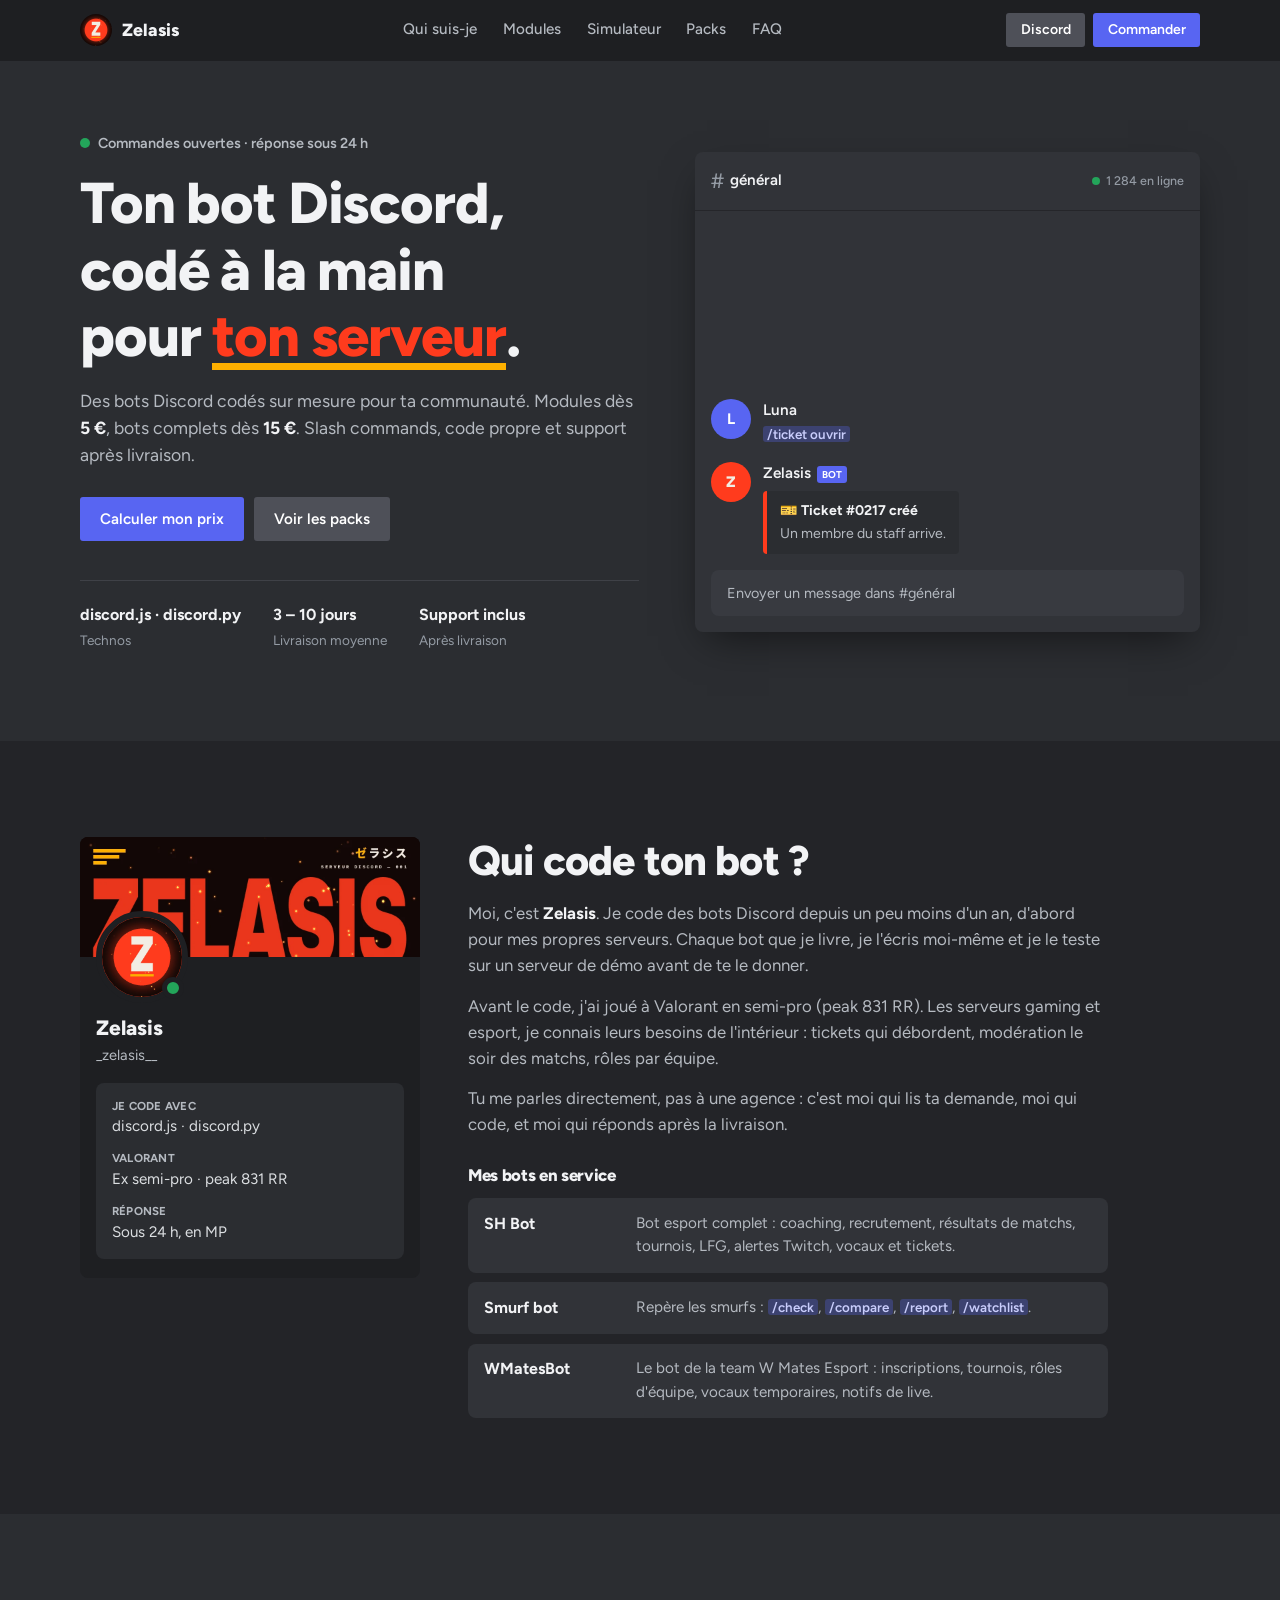
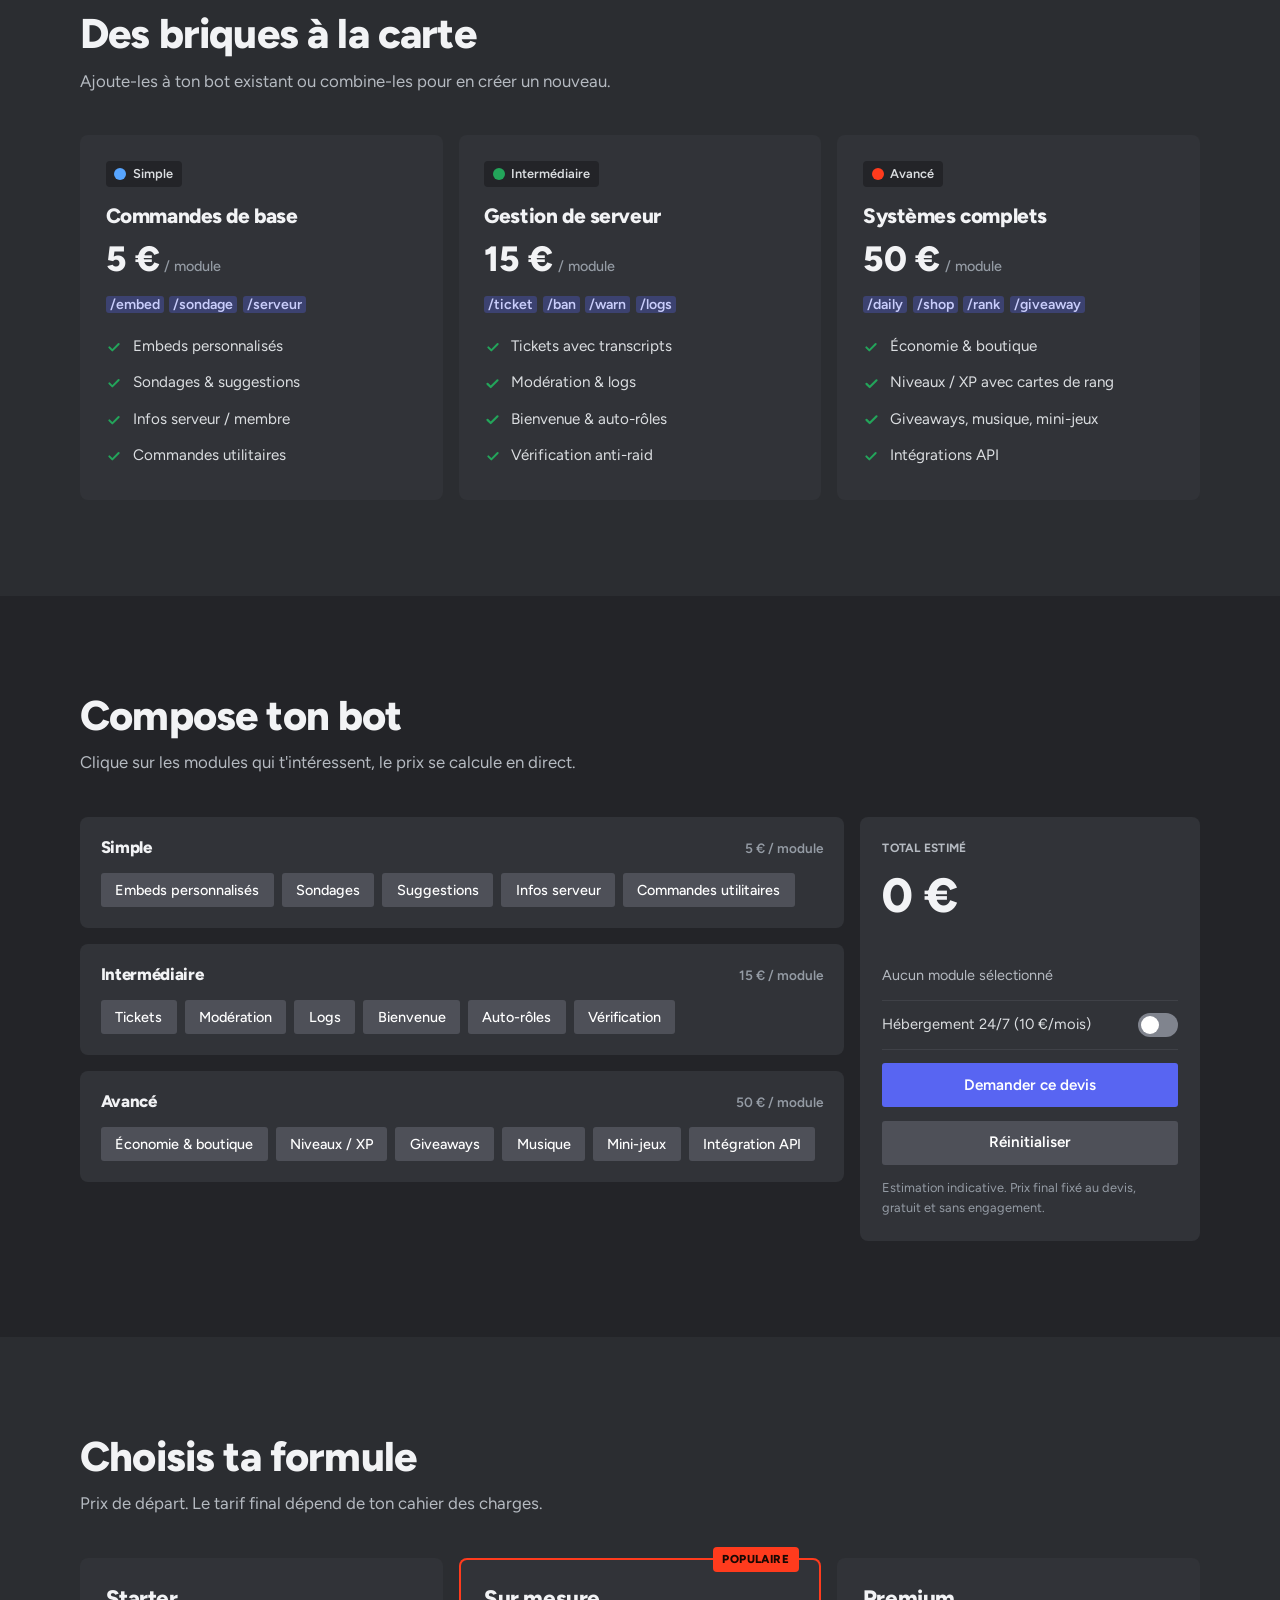
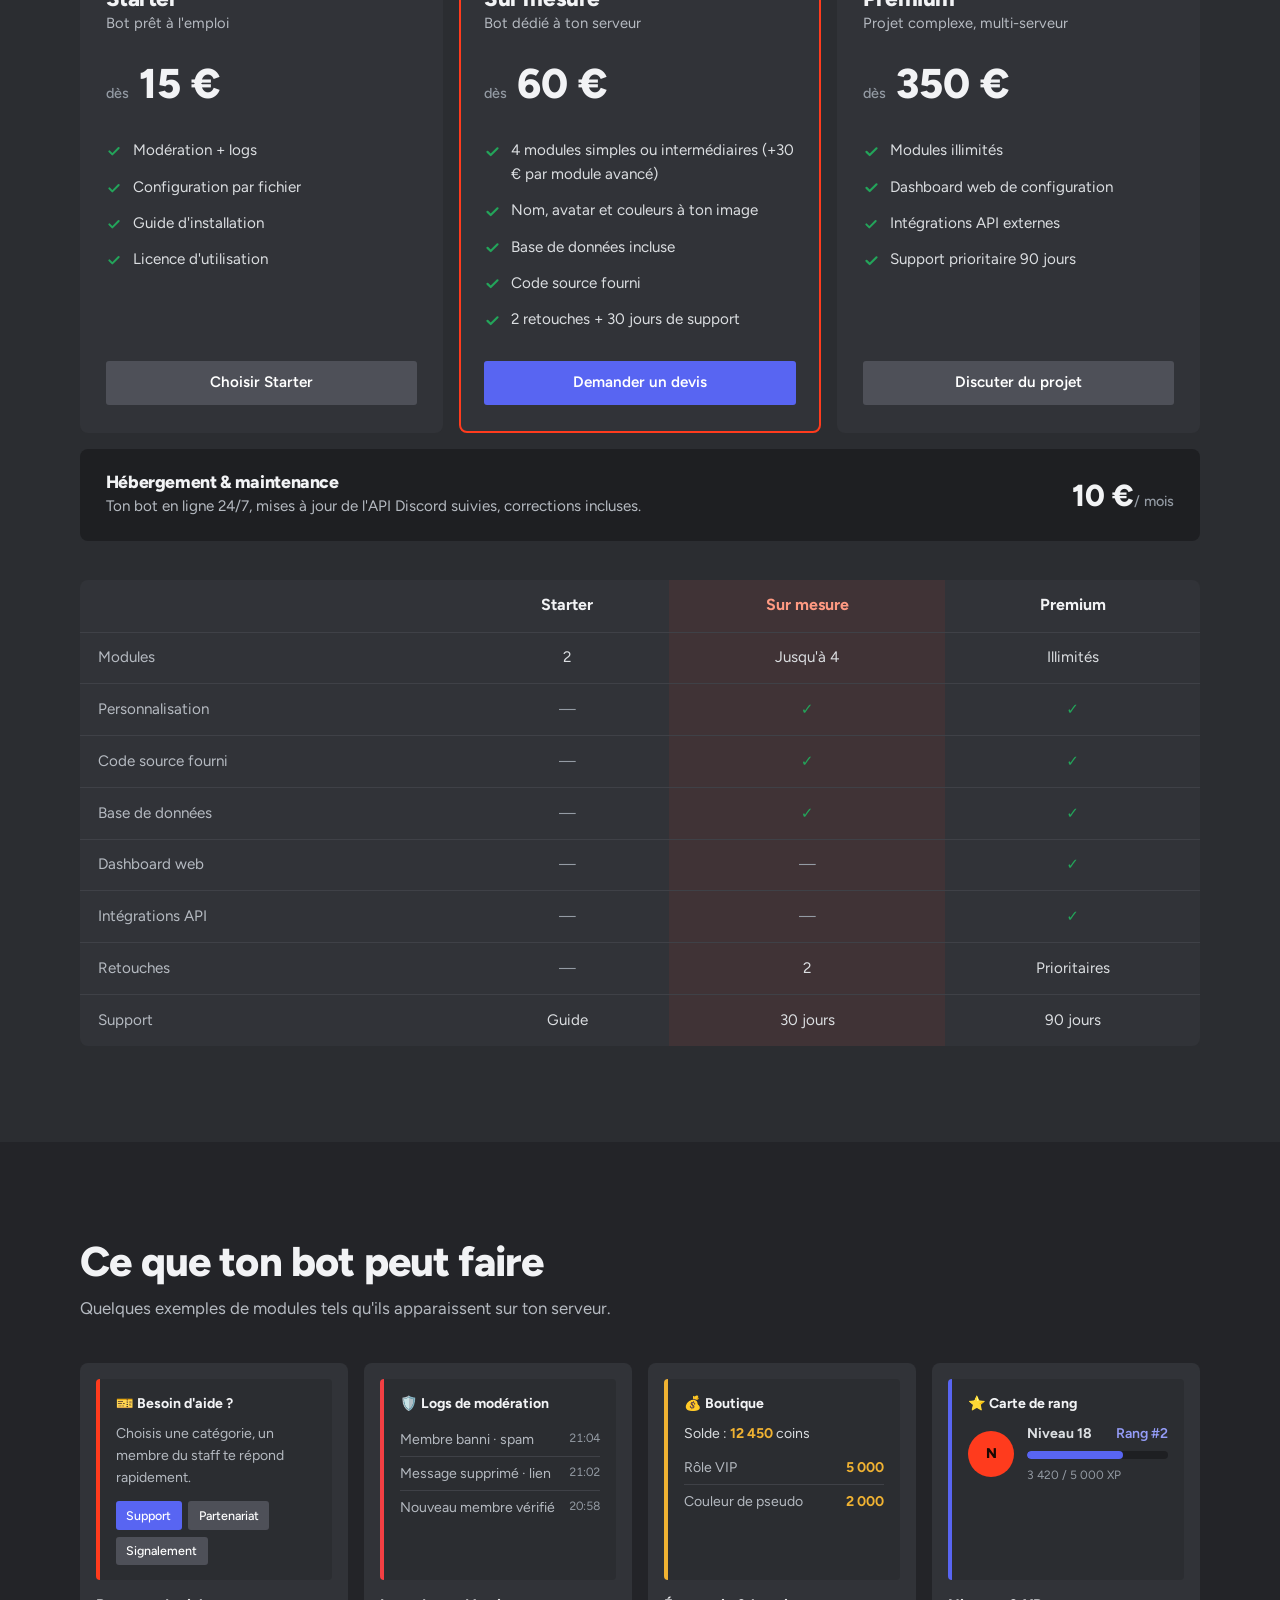
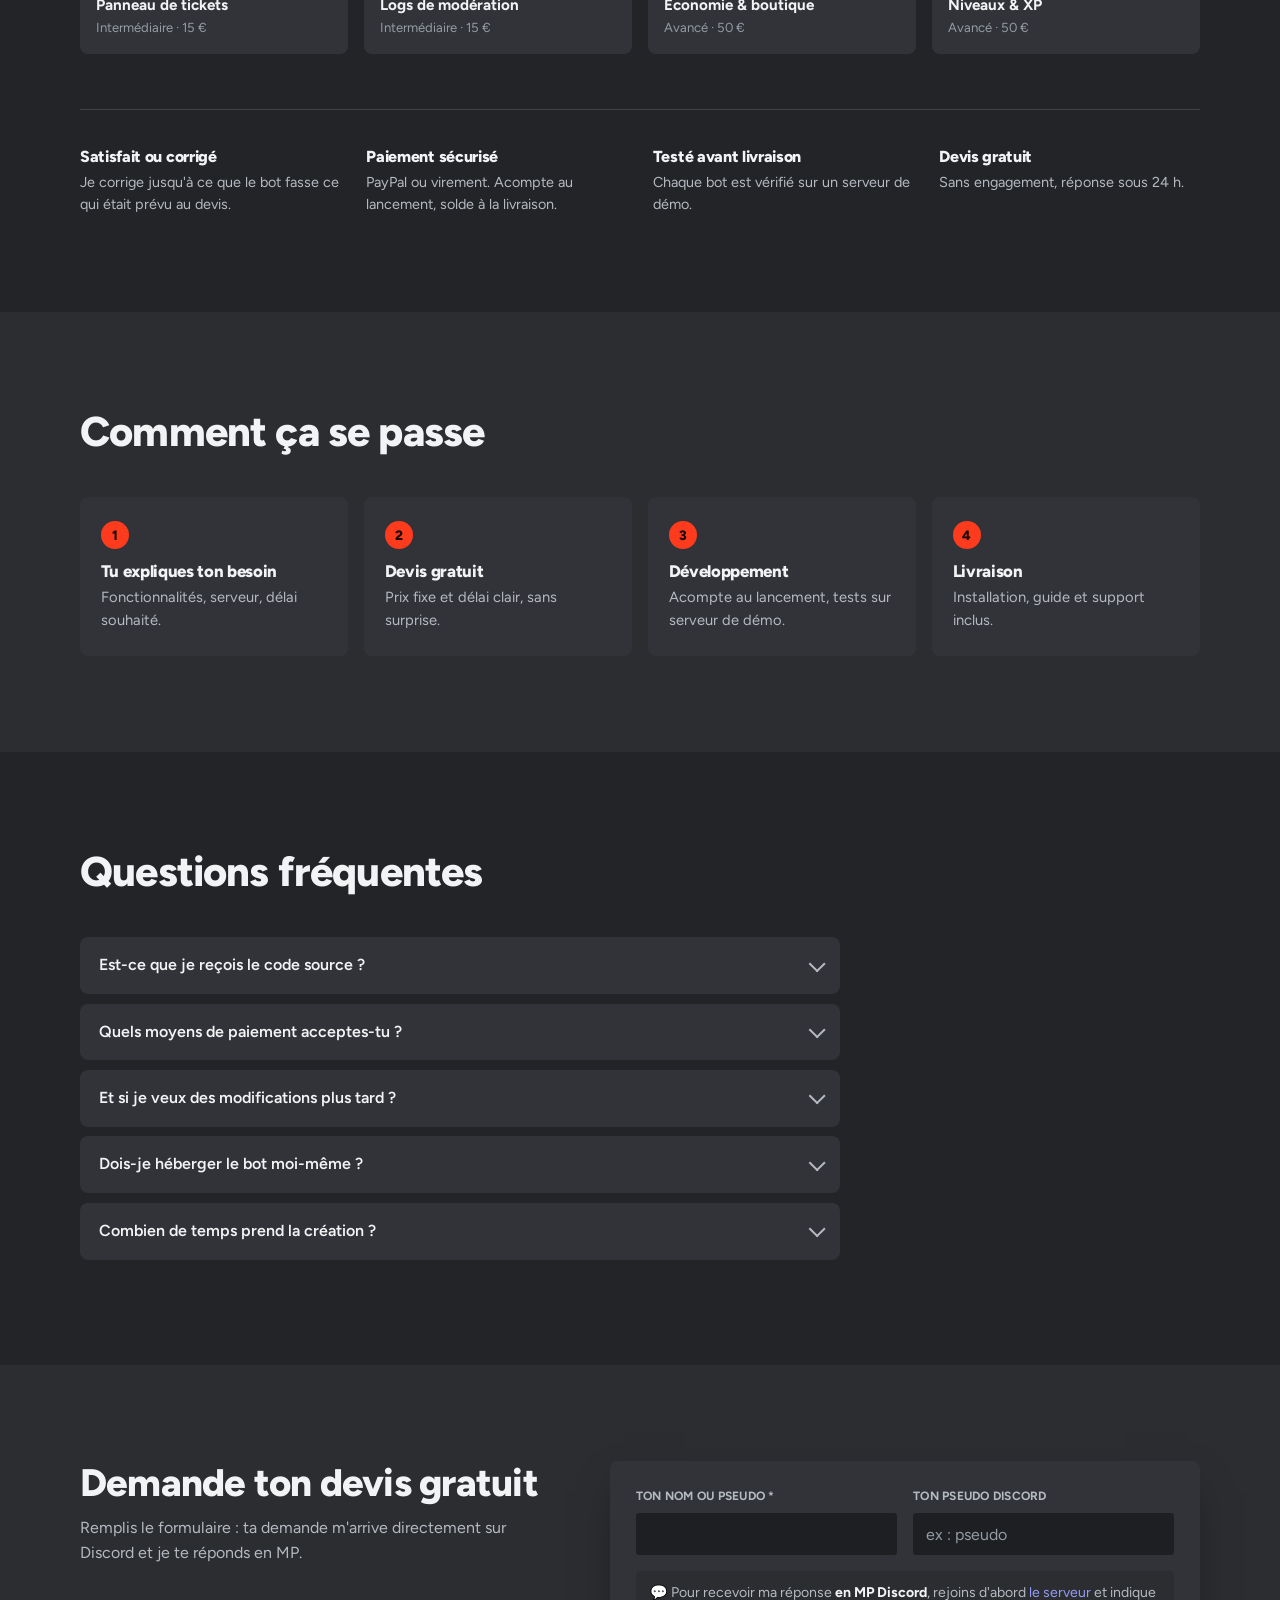
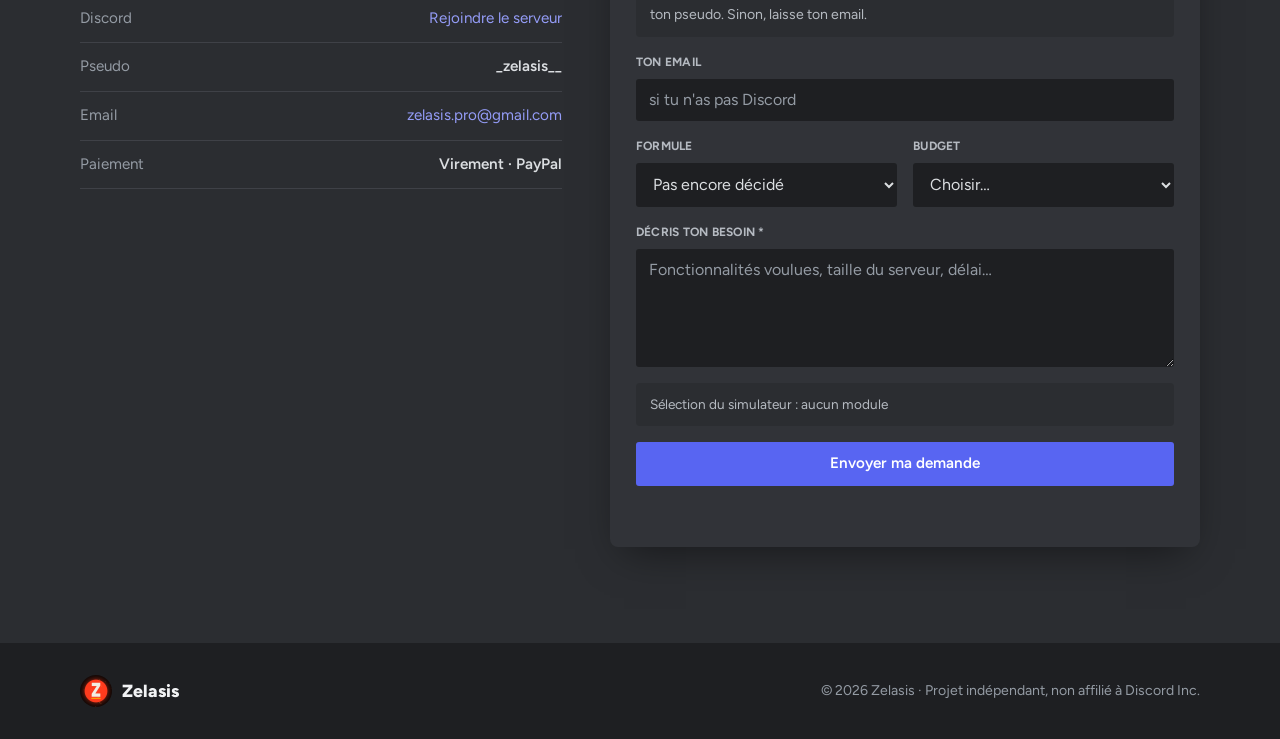
==== commit c00eaa88: "Add files via upload" ====
--- a/index.html
+++ b/index.html
@@ -1,363 +1,376 @@
-<!DOCTYPE html>
-<html lang="fr">
-<head>
-  <meta charset="UTF-8" />
-  <meta name="viewport" content="width=device-width, initial-scale=1.0" />
-  <title>Zelasis — Bots Discord personnalisés</title>
-  <meta name="description" content="Bots Discord sur mesure : modération, tickets, économie, niveaux. Devis gratuit, réponse sous 24 h." />
-  <link rel="preconnect" href="https://fonts.googleapis.com" />
-  <link rel="preconnect" href="https://fonts.gstatic.com" crossorigin />
-  <link href="https://fonts.googleapis.com/css2?family=Figtree:wght@400;500;600;700;800&display=swap" rel="stylesheet" />
-  <link rel="icon" href="avatar.webp" type="image/webp" />
-  <link rel="stylesheet" href="style.css" />
-</head>
-<body>
-  <header class="nav" id="nav">
-    <div class="container nav__inner">
-      <a href="#" class="logo">
-        <img class="logo__mark" src="avatar.webp" alt="" width="32" height="32" />
-        <span class="logo__text" data-brand>Zelasis</span>
-      </a>
-      <nav class="nav__links" id="navLinks">
-        <a href="#moi">Qui suis-je</a>
-        <a href="#modules">Modules</a>
-        <a href="#simulateur">Simulateur</a>
-        <a href="#packs">Packs</a>
-        <a href="#faq">FAQ</a>
-      </nav>
-      <div class="nav__cta">
-        <a href="#" class="btn btn--ghost btn--sm" data-discord target="_blank" rel="noopener">Discord</a>
-        <a href="#devis" class="btn btn--primary btn--sm">Commander</a>
-        <button class="nav__burger" id="burger" aria-label="Menu"><span></span><span></span></button>
-      </div>
-    </div>
-  </header>
-
-  <main>
-    <section class="hero">
-      <div class="container hero__grid">
-        <div class="hero__text">
-          <p class="status">Commandes ouvertes · réponse sous 24 h</p>
-          <h1>Ton bot Discord, codé à la main pour <span class="accent-word">ton serveur</span>.</h1>
-          <p class="lead">Des bots Discord codés sur mesure pour ta communauté. Modules dès <strong>5 €</strong>, bots complets dès <strong>15 €</strong>. Slash commands, code propre et support après livraison.</p>
-          <div class="hero__actions">
-            <a href="#simulateur" class="btn btn--primary">Calculer mon prix</a>
-            <a href="#packs" class="btn btn--ghost">Voir les packs</a>
-          </div>
-          <ul class="stats">
-            <li><strong>discord.js · discord.py</strong><span>Technos</span></li>
-            <li><strong>3 – 10 jours</strong><span>Livraison moyenne</span></li>
-            <li><strong>Support inclus</strong><span>Après livraison</span></li>
-          </ul>
-        </div>
-
-        <div class="chat" aria-hidden="true">
-          <div class="chat__head">
-            <span class="chat__hash">#</span> général
-            <span class="chat__online"><span class="dot"></span> 1 284 en ligne</span>
-          </div>
-          <div class="chat__body" id="chatBody"></div>
-          <div class="chat__input">Envoyer un message dans #général</div>
-        </div>
-      </div>
-    </section>
-
-    <section class="section section--alt about" id="moi">
-      <div class="container about__grid">
-        <div class="about__card">
-          <div class="about__banner"></div>
-          <div class="about__avatar">
-            <span aria-hidden="true">Z</span>
-            <img src="avatar.webp" alt="Avatar Discord de Zelasis" width="92" height="92" onerror="this.remove()" />
-            <i class="about__online" title="En ligne"></i>
-          </div>
-          <div class="about__id">
-            <strong data-brand>Zelasis</strong>
-            <span data-discord-user></span>
-          </div>
-          <dl class="about__facts">
-            <div><dt>Je code avec</dt><dd>discord.js · discord.py</dd></div>
-            <div><dt>Valorant</dt><dd>Ex semi-pro · peak 831 RR</dd></div>
-            <div><dt>Réponse</dt><dd>Sous 24 h, en MP</dd></div>
-          </dl>
-        </div>
-        <div class="about__text">
-          <h2>Qui code ton bot ?</h2>
-          <p>Moi, c'est <strong data-brand>Zelasis</strong>. Je code des bots Discord depuis un peu moins d'un an, d'abord pour mes propres serveurs. Chaque bot que je livre, je l'écris moi-même et je le teste sur un serveur de démo avant de te le donner.</p>
-          <p>Avant le code, j'ai joué à Valorant en semi-pro (peak 831 RR). Les serveurs gaming et esport, je connais leurs besoins de l'intérieur : tickets qui débordent, modération le soir des matchs, rôles par équipe.</p>
-          <p>Tu me parles directement, pas à une agence : c'est moi qui lis ta demande, moi qui code, et moi qui réponds après la livraison.</p>
-          <h3 class="about__sub">Mes bots en service</h3>
-          <ul class="projects">
-            <li><strong>SH Bot</strong><span>Bot esport complet : coaching, recrutement, résultats de matchs, tournois, LFG, alertes Twitch, vocaux et tickets.</span></li>
-            <li><strong>Smurf bot</strong><span>Repère les smurfs : <code>/check</code>, <code>/compare</code>, <code>/report</code>, <code>/watchlist</code>.</span></li>
-            <li><strong>WMatesBot</strong><span>Le bot de la team W Mates Esport : inscriptions, tournois, rôles d'équipe, vocaux temporaires, notifs de live.</span></li>
-          </ul>
-        </div>
-      </div>
-    </section>
-
-    <section class="section" id="modules">
-      <div class="container">
-        <div class="section__head">
-          <h2>Des briques à la carte</h2>
-          <p>Ajoute-les à ton bot existant ou combine-les pour en créer un nouveau.</p>
-        </div>
-        <div class="tiers">
-          <article class="tier">
-            <span class="tier__level lvl-1">Simple</span>
-            <h3>Commandes de base</h3>
-            <div class="tier__price">5 €<small>/ module</small></div>
-            <p class="cmds"><code>/embed</code><code>/sondage</code><code>/serveur</code></p>
-            <ul><li>Embeds personnalisés</li><li>Sondages & suggestions</li><li>Infos serveur / membre</li><li>Commandes utilitaires</li></ul>
-          </article>
-          <article class="tier">
-            <span class="tier__level lvl-2">Intermédiaire</span>
-            <h3>Gestion de serveur</h3>
-            <div class="tier__price">15 €<small>/ module</small></div>
-            <p class="cmds"><code>/ticket</code><code>/ban</code><code>/warn</code><code>/logs</code></p>
-            <ul><li>Tickets avec transcripts</li><li>Modération & logs</li><li>Bienvenue & auto-rôles</li><li>Vérification anti-raid</li></ul>
-          </article>
-          <article class="tier">
-            <span class="tier__level lvl-3">Avancé</span>
-            <h3>Systèmes complets</h3>
-            <div class="tier__price">50 €<small>/ module</small></div>
-            <p class="cmds"><code>/daily</code><code>/shop</code><code>/rank</code><code>/giveaway</code></p>
-            <ul><li>Économie & boutique</li><li>Niveaux / XP avec cartes de rang</li><li>Giveaways, musique, mini-jeux</li><li>Intégrations API</li></ul>
-          </article>
-        </div>
-      </div>
-    </section>
-
-    <section class="section section--alt" id="simulateur">
-      <div class="container">
-        <div class="section__head">
-          <h2>Compose ton bot</h2>
-          <p>Clique sur les modules qui t'intéressent, le prix se calcule en direct.</p>
-        </div>
-        <div class="sim">
-          <div class="sim__groups" id="simGroups"></div>
-          <aside class="sim__total">
-            <span class="sim__label">Total estimé</span>
-            <div class="sim__price"><span id="simPrice">0</span> €</div>
-            <div class="sim__monthly" id="simMonthly"></div>
-            <p class="sim__summary" id="simSummary">Aucun module sélectionné</p>
-            <label class="switch">
-              <input type="checkbox" id="simHosting" />
-              <span class="switch__ui"></span>
-              <span>Hébergement 24/7 (<span data-hosting-price></span> €/mois)</span>
-            </label>
-            <a href="#devis" class="btn btn--primary btn--block" id="simQuote">Demander ce devis</a>
-            <button class="btn btn--ghost btn--block" id="simReset">Réinitialiser</button>
-            <p class="sim__note">Estimation indicative. Prix final fixé au devis, gratuit et sans engagement.</p>
-          </aside>
-        </div>
-      </div>
-    </section>
-
-    <section class="section" id="packs">
-      <div class="container">
-        <div class="section__head">
-          <h2>Choisis ta formule</h2>
-          <p>Prix de départ. Le tarif final dépend de ton cahier des charges.</p>
-        </div>
-        <div class="packs">
-          <article class="pack">
-            <h3>Starter</h3>
-            <p class="pack__sub">Bot prêt à l'emploi</p>
-            <div class="pack__price"><small>dès</small> 15 €</div>
-            <ul><li>Modération + logs</li><li>Configuration par fichier</li><li>Guide d'installation</li><li>Licence d'utilisation</li></ul>
-            <a href="#devis" class="btn btn--ghost btn--block" data-pack="Starter">Choisir Starter</a>
-          </article>
-          <article class="pack pack--featured">
-            <span class="pack__badge">Populaire</span>
-            <h3>Sur mesure</h3>
-            <p class="pack__sub">Bot dédié à ton serveur</p>
-            <div class="pack__price"><small>dès</small> 60 €</div>
-            <ul><li>4 modules simples ou intermédiaires (+30 € par module avancé)</li><li>Nom, avatar et couleurs à ton image</li><li>Base de données incluse</li><li>Code source fourni</li><li>2 retouches + 30 jours de support</li></ul>
-            <a href="#devis" class="btn btn--primary btn--block" data-pack="Sur mesure">Demander un devis</a>
-          </article>
-          <article class="pack">
-            <h3>Premium</h3>
-            <p class="pack__sub">Projet complexe, multi-serveur</p>
-            <div class="pack__price"><small>dès</small> 350 €</div>
-            <ul><li>Modules illimités</li><li>Dashboard web de configuration</li><li>Intégrations API externes</li><li>Support prioritaire 90 jours</li></ul>
-            <a href="#devis" class="btn btn--ghost btn--block" data-pack="Premium">Discuter du projet</a>
-          </article>
-        </div>
-
-        <div class="hosting">
-          <div>
-            <h3>Hébergement & maintenance</h3>
-            <p>Ton bot en ligne 24/7, mises à jour de l'API Discord suivies, corrections incluses.</p>
-          </div>
-          <div class="hosting__price"><span data-hosting-price></span> €<small>/ mois</small></div>
-        </div>
-
-        <div class="compare">
-          <table>
-            <thead>
-              <tr><th></th><th>Starter</th><th class="hl">Sur mesure</th><th>Premium</th></tr>
-            </thead>
-            <tbody>
-              <tr><td>Modules</td><td>2</td><td class="hl">Jusqu'à 4</td><td>Illimités</td></tr>
-              <tr><td>Personnalisation</td><td class="no">—</td><td class="hl yes">✓</td><td class="yes">✓</td></tr>
-              <tr><td>Code source fourni</td><td class="no">—</td><td class="hl yes">✓</td><td class="yes">✓</td></tr>
-              <tr><td>Base de données</td><td class="no">—</td><td class="hl yes">✓</td><td class="yes">✓</td></tr>
-              <tr><td>Dashboard web</td><td class="no">—</td><td class="hl no">—</td><td class="yes">✓</td></tr>
-              <tr><td>Intégrations API</td><td class="no">—</td><td class="hl no">—</td><td class="yes">✓</td></tr>
-              <tr><td>Retouches</td><td class="no">—</td><td class="hl">2</td><td>Prioritaires</td></tr>
-              <tr><td>Support</td><td>Guide</td><td class="hl">30 jours</td><td>90 jours</td></tr>
-            </tbody>
-          </table>
-        </div>
-      </div>
-    </section>
-
-    <section class="section section--alt">
-      <div class="container">
-        <div class="section__head">
-          <h2>Ce que ton bot peut faire</h2>
-          <p>Quelques exemples de modules tels qu'ils apparaissent sur ton serveur.</p>
-        </div>
-        <div class="previews">
-          <div class="preview">
-            <div class="embed">
-              <div class="embed__title">🎫 Besoin d'aide ?</div>
-              <p>Choisis une catégorie, un membre du staff te répond rapidement.</p>
-              <div class="embed__buttons"><span>Support</span><span>Partenariat</span><span>Signalement</span></div>
-            </div>
-            <div class="preview__label"><strong>Panneau de tickets</strong><span>Intermédiaire · 15 €</span></div>
-          </div>
-          <div class="preview">
-            <div class="embed embed--red">
-              <div class="embed__title">🛡️ Logs de modération</div>
-              <div class="logline"><span>Membre banni · spam</span><time>21:04</time></div>
-              <div class="logline"><span>Message supprimé · lien</span><time>21:02</time></div>
-              <div class="logline"><span>Nouveau membre vérifié</span><time>20:58</time></div>
-            </div>
-            <div class="preview__label"><strong>Logs de modération</strong><span>Intermédiaire · 15 €</span></div>
-          </div>
-          <div class="preview">
-            <div class="embed embed--gold">
-              <div class="embed__title">💰 Boutique</div>
-              <div class="balance">Solde : <strong>12 450</strong> coins</div>
-              <div class="logline"><span>Rôle VIP</span><b>5 000</b></div>
-              <div class="logline"><span>Couleur de pseudo</span><b>2 000</b></div>
-            </div>
-            <div class="preview__label"><strong>Économie & boutique</strong><span>Avancé · 50 €</span></div>
-          </div>
-          <div class="preview">
-            <div class="embed embed--blue">
-              <div class="embed__title">⭐ Carte de rang</div>
-              <div class="rank">
-                <div class="rank__avatar">N</div>
-                <div class="rank__info">
-                  <div class="rank__top"><strong>Niveau 18</strong><span>Rang #2</span></div>
-                  <div class="bar"><div style="width:68%"></div></div>
-                  <small>3 420 / 5 000 XP</small>
-                </div>
-              </div>
-            </div>
-            <div class="preview__label"><strong>Niveaux & XP</strong><span>Avancé · 50 €</span></div>
-          </div>
-        </div>
-
-        <div class="guarantees">
-          <div class="g"><h3>Satisfait ou corrigé</h3><p>Je corrige jusqu'à ce que le bot fasse ce qui était prévu au devis.</p></div>
-          <div class="g"><h3>Paiement sécurisé</h3><p>PayPal ou virement. Acompte au lancement, solde à la livraison.</p></div>
-          <div class="g"><h3>Testé avant livraison</h3><p>Chaque bot est vérifié sur un serveur de démo.</p></div>
-          <div class="g"><h3>Devis gratuit</h3><p>Sans engagement, réponse sous 24 h.</p></div>
-        </div>
-      </div>
-    </section>
-
-    <section class="section">
-      <div class="container">
-        <div class="section__head">
-          <h2>Comment ça se passe</h2>
-        </div>
-        <ol class="steps">
-          <li><span>1</span><h3>Tu expliques ton besoin</h3><p>Fonctionnalités, serveur, délai souhaité.</p></li>
-          <li><span>2</span><h3>Devis gratuit</h3><p>Prix fixe et délai clair, sans surprise.</p></li>
-          <li><span>3</span><h3>Développement</h3><p>Acompte au lancement, tests sur serveur de démo.</p></li>
-          <li><span>4</span><h3>Livraison</h3><p>Installation, guide et support inclus.</p></li>
-        </ol>
-      </div>
-    </section>
-
-    <section class="section section--alt" id="faq">
-      <div class="container container--narrow">
-        <div class="section__head">
-          <h2>Questions fréquentes</h2>
-        </div>
-        <div class="faq">
-          <details><summary>Est-ce que je reçois le code source ?</summary><p>Oui pour les packs Sur mesure et Premium. Le Starter est vendu en licence d'utilisation.</p></details>
-          <details><summary>Quels moyens de paiement acceptes-tu ?</summary><p>Virement bancaire ou PayPal. Acompte de 50 % au lancement, solde à la livraison.</p></details>
-          <details><summary>Et si je veux des modifications plus tard ?</summary><p>Les petites corrections sont incluses pendant la période de support. Les nouvelles fonctionnalités sont chiffrées à part.</p></details>
-          <details><summary>Dois-je héberger le bot moi-même ?</summary><p>Comme tu préfères : je fournis un guide d'installation, ou je m'en occupe avec l'option hébergement.</p></details>
-          <details><summary>Combien de temps prend la création ?</summary><p>Entre 3 et 10 jours selon la complexité. Le délai exact est indiqué dans le devis.</p></details>
-        </div>
-      </div>
-    </section>
-
-    <section class="section" id="devis">
-      <div class="container">
-        <div class="quote">
-          <div class="quote__intro">
-            <h2>Demande ton devis gratuit</h2>
-            <p>Remplis le formulaire : ta demande m'arrive directement sur Discord et je te réponds en MP.</p>
-            <ul class="contact">
-              <li><span>Discord</span><a href="#" data-discord target="_blank" rel="noopener">Rejoindre le serveur</a></li>
-              <li><span>Pseudo</span><b data-discord-user></b></li>
-              <li><span>Email</span><a href="#" data-email></a></li>
-              <li><span>Paiement</span><b>Virement · PayPal</b></li>
-            </ul>
-          </div>
-          <form class="form" id="quoteForm" novalidate>
-            <div class="form__row">
-              <label>Ton nom ou pseudo *<input type="text" name="name" required /></label>
-              <label>Ton pseudo Discord<input type="text" name="discord" placeholder="ex : pseudo" /></label>
-            </div>
-            <p class="form__hint">💬 Pour recevoir ma réponse <strong>en MP Discord</strong>, rejoins d'abord <a href="#" data-discord target="_blank" rel="noopener">le serveur</a> et indique ton pseudo. Sinon, laisse ton email.</p>
-            <label>Ton email<input type="email" name="email" placeholder="si tu n'as pas Discord" /></label>
-            <input type="text" name="website" class="hp" tabindex="-1" autocomplete="off" aria-hidden="true" />
-            <div class="form__row">
-              <label>Formule
-                <select name="pack">
-                  <option value="">Pas encore décidé</option>
-                  <option>Starter</option>
-                  <option>Sur mesure</option>
-                  <option>Premium</option>
-                </select>
-              </label>
-              <label>Budget
-                <select name="budget">
-                  <option value="">Choisir…</option>
-                  <option>Moins de 15 €</option>
-                  <option>15 – 60 €</option>
-                  <option>60 – 150 €</option>
-                  <option>150 – 350 €</option>
-                  <option>Plus de 350 €</option>
-                </select>
-              </label>
-            </div>
-            <label>Décris ton besoin *<textarea name="message" rows="5" required placeholder="Fonctionnalités voulues, taille du serveur, délai…"></textarea></label>
-            <div class="form__sim" id="formSim">Sélection du simulateur : aucun module</div>
-            <button type="submit" class="btn btn--primary btn--block">Envoyer ma demande</button>
-            <p class="form__msg" id="formMsg"></p>
-          </form>
-        </div>
-      </div>
-    </section>
-  </main>
-
-  <footer class="footer">
-    <div class="container footer__inner">
-      <a href="#" class="logo"><img class="logo__mark" src="avatar.webp" alt="" width="32" height="32" /><span class="logo__text" data-brand>Zelasis</span></a>
-      <p>© <span id="year"></span> <span data-brand>Zelasis</span> · Projet indépendant, non affilié à Discord Inc.</p>
-    </div>
-  </footer>
-
-  <script src="script.js"></script>
-</body>
-</html>
+<!DOCTYPE html>
+<html lang="fr">
+<head>
+  <meta charset="UTF-8" />
+  <meta name="viewport" content="width=device-width, initial-scale=1.0" />
+  <title>Zelasis — Bots Discord personnalisés</title>
+  <meta name="description" content="Bots Discord sur mesure : modération, tickets, économie, niveaux. Devis gratuit, réponse sous 24 h." />
+  <link rel="preconnect" href="https://fonts.googleapis.com" />
+  <link rel="preconnect" href="https://fonts.gstatic.com" crossorigin />
+  <link href="https://fonts.googleapis.com/css2?family=Figtree:wght@400;500;600;700;800&display=swap" rel="stylesheet" />
+  <link rel="icon" href="avatar.webp" type="image/webp" />
+  <link rel="stylesheet" href="style.css" />
+</head>
+<body>
+  <!-- ============ NAV ============ -->
+  <header class="nav" id="nav">
+    <div class="container nav__inner">
+      <a href="#" class="logo">
+        <img class="logo__mark" src="avatar.webp" alt="" width="32" height="32" />
+        <span class="logo__text" data-brand>Zelasis</span>
+      </a>
+      <nav class="nav__links" id="navLinks">
+        <a href="#moi">Qui suis-je</a>
+        <a href="#modules">Modules</a>
+        <a href="#simulateur">Simulateur</a>
+        <a href="#packs">Packs</a>
+        <a href="#faq">FAQ</a>
+      </nav>
+      <div class="nav__cta">
+        <a href="#" class="btn btn--ghost btn--sm" data-discord target="_blank" rel="noopener">Discord</a>
+        <a href="#devis" class="btn btn--primary btn--sm">Commander</a>
+        <button class="nav__burger" id="burger" aria-label="Menu"><span></span><span></span></button>
+      </div>
+    </div>
+  </header>
+
+  <main>
+    <!-- ============ HERO ============ -->
+    <section class="hero">
+      <div class="container hero__grid">
+        <div class="hero__text">
+          <p class="status">Commandes ouvertes · réponse sous 24 h</p>
+          <h1>Ton bot Discord, codé à la main pour <span class="accent-word">ton serveur</span>.</h1>
+          <p class="lead">Des bots Discord codés sur mesure pour ta communauté. Modules dès <strong>5 €</strong>, bots complets dès <strong>15 €</strong>. Slash commands, code propre et support après livraison.</p>
+          <div class="hero__actions">
+            <a href="#simulateur" class="btn btn--primary">Calculer mon prix</a>
+            <a href="#packs" class="btn btn--ghost">Voir les packs</a>
+          </div>
+          <ul class="stats">
+            <li><strong>discord.js · discord.py</strong><span>Technos</span></li>
+            <li><strong>3 – 10 jours</strong><span>Livraison moyenne</span></li>
+            <li><strong>Support inclus</strong><span>Après livraison</span></li>
+          </ul>
+        </div>
+
+        <!-- Mockup Discord -->
+        <div class="chat" aria-hidden="true">
+          <div class="chat__head">
+            <span class="chat__hash">#</span> général
+            <span class="chat__online"><span class="dot"></span> 1 284 en ligne</span>
+          </div>
+          <div class="chat__body" id="chatBody"></div>
+          <div class="chat__input">Envoyer un message dans #général</div>
+        </div>
+      </div>
+    </section>
+
+    <!-- ============ QUI CODE TON BOT ============ -->
+    <section class="section section--alt about" id="moi">
+      <div class="container about__grid">
+        <div class="about__card">
+          <div class="about__banner"></div>
+          <div class="about__avatar">
+            <span aria-hidden="true">Z</span>
+            <img src="avatar.webp" alt="Avatar Discord de Zelasis" width="92" height="92" onerror="this.remove()" />
+            <i class="about__online" title="En ligne"></i>
+          </div>
+          <div class="about__id">
+            <strong data-brand>Zelasis</strong>
+            <span data-discord-user></span>
+          </div>
+          <dl class="about__facts">
+            <div><dt>Je code avec</dt><dd>discord.js · discord.py</dd></div>
+            <div><dt>Valorant</dt><dd>Ex semi-pro · peak 831 RR</dd></div>
+            <div><dt>Réponse</dt><dd>Sous 24 h, en MP</dd></div>
+          </dl>
+        </div>
+        <div class="about__text">
+          <h2>Qui code ton bot ?</h2>
+          <p>Moi, c'est <strong data-brand>Zelasis</strong>. Je code des bots Discord depuis un peu moins d'un an, d'abord pour mes propres serveurs. Chaque bot que je livre, je l'écris moi-même et je le teste sur un serveur de démo avant de te le donner.</p>
+          <p>Avant le code, j'ai joué à Valorant en semi-pro (peak 831 RR). Les serveurs gaming et esport, je connais leurs besoins de l'intérieur : tickets qui débordent, modération le soir des matchs, rôles par équipe.</p>
+          <p>Tu me parles directement, pas à une agence : c'est moi qui lis ta demande, moi qui code, et moi qui réponds après la livraison.</p>
+          <h3 class="about__sub">Mes bots en service</h3>
+          <ul class="projects">
+            <li><strong>SH Bot</strong><span>Bot esport complet : coaching, recrutement, résultats de matchs, tournois, LFG, alertes Twitch, vocaux et tickets.</span></li>
+            <li><strong>Smurf bot</strong><span>Repère les smurfs : <code>/check</code>, <code>/compare</code>, <code>/report</code>, <code>/watchlist</code>.</span></li>
+            <li><strong>WMatesBot</strong><span>Le bot de la team W Mates Esport : inscriptions, tournois, rôles d'équipe, vocaux temporaires, notifs de live.</span></li>
+          </ul>
+        </div>
+      </div>
+    </section>
+
+    <!-- ============ MODULES ============ -->
+    <section class="section" id="modules">
+      <div class="container">
+        <div class="section__head">
+          <h2>Des briques à la carte</h2>
+          <p>Ajoute-les à ton bot existant ou combine-les pour en créer un nouveau.</p>
+        </div>
+        <div class="tiers">
+          <article class="tier">
+            <span class="tier__level lvl-1">Simple</span>
+            <h3>Commandes de base</h3>
+            <div class="tier__price">5 €<small>/ module</small></div>
+            <p class="cmds"><code>/embed</code><code>/sondage</code><code>/serveur</code></p>
+            <ul><li>Embeds personnalisés</li><li>Sondages & suggestions</li><li>Infos serveur / membre</li><li>Commandes utilitaires</li></ul>
+          </article>
+          <article class="tier">
+            <span class="tier__level lvl-2">Intermédiaire</span>
+            <h3>Gestion de serveur</h3>
+            <div class="tier__price">15 €<small>/ module</small></div>
+            <p class="cmds"><code>/ticket</code><code>/ban</code><code>/warn</code><code>/logs</code></p>
+            <ul><li>Tickets avec transcripts</li><li>Modération & logs</li><li>Bienvenue & auto-rôles</li><li>Vérification anti-raid</li></ul>
+          </article>
+          <article class="tier">
+            <span class="tier__level lvl-3">Avancé</span>
+            <h3>Systèmes complets</h3>
+            <div class="tier__price">50 €<small>/ module</small></div>
+            <p class="cmds"><code>/daily</code><code>/shop</code><code>/rank</code><code>/giveaway</code></p>
+            <ul><li>Économie & boutique</li><li>Niveaux / XP avec cartes de rang</li><li>Giveaways, musique, mini-jeux</li><li>Intégrations API</li></ul>
+          </article>
+        </div>
+      </div>
+    </section>
+
+    <!-- ============ SIMULATEUR ============ -->
+    <section class="section section--alt" id="simulateur">
+      <div class="container">
+        <div class="section__head">
+          <h2>Compose ton bot</h2>
+          <p>Clique sur les modules qui t'intéressent, le prix se calcule en direct.</p>
+        </div>
+        <div class="sim">
+          <div class="sim__groups" id="simGroups"><!-- généré par script.js --></div>
+          <aside class="sim__total">
+            <span class="sim__label">Total estimé</span>
+            <div class="sim__price"><span id="simPrice">0</span> €</div>
+            <div class="sim__monthly" id="simMonthly"></div>
+            <p class="sim__summary" id="simSummary">Aucun module sélectionné</p>
+            <label class="switch">
+              <input type="checkbox" id="simHosting" />
+              <span class="switch__ui"></span>
+              <span>Hébergement 24/7 (<span data-hosting-price></span> €/mois)</span>
+            </label>
+            <a href="#devis" class="btn btn--primary btn--block" id="simQuote">Demander ce devis</a>
+            <button class="btn btn--ghost btn--block" id="simReset">Réinitialiser</button>
+            <p class="sim__note">Estimation indicative. Prix final fixé au devis, gratuit et sans engagement.</p>
+          </aside>
+        </div>
+      </div>
+    </section>
+
+    <!-- ============ PACKS ============ -->
+    <section class="section" id="packs">
+      <div class="container">
+        <div class="section__head">
+          <h2>Choisis ta formule</h2>
+          <p>Prix de départ. Le tarif final dépend de ton cahier des charges.</p>
+        </div>
+        <div class="packs">
+          <article class="pack">
+            <h3>Starter</h3>
+            <p class="pack__sub">Bot prêt à l'emploi</p>
+            <div class="pack__price"><small>dès</small> 15 €</div>
+            <ul><li>Modération + logs</li><li>Configuration par fichier</li><li>Guide d'installation</li><li>Licence d'utilisation</li></ul>
+            <a href="#devis" class="btn btn--ghost btn--block" data-pack="Starter">Choisir Starter</a>
+          </article>
+          <article class="pack pack--featured">
+            <span class="pack__badge">Populaire</span>
+            <h3>Sur mesure</h3>
+            <p class="pack__sub">Bot dédié à ton serveur</p>
+            <div class="pack__price"><small>dès</small> 60 €</div>
+            <ul><li>4 modules simples ou intermédiaires (+30 € par module avancé)</li><li>Nom, avatar et couleurs à ton image</li><li>Base de données incluse</li><li>Code source fourni</li><li>2 retouches + 30 jours de support</li></ul>
+            <a href="#devis" class="btn btn--primary btn--block" data-pack="Sur mesure">Demander un devis</a>
+          </article>
+          <article class="pack">
+            <h3>Premium</h3>
+            <p class="pack__sub">Projet complexe, multi-serveur</p>
+            <div class="pack__price"><small>dès</small> 350 €</div>
+            <ul><li>Modules illimités</li><li>Dashboard web de configuration</li><li>Intégrations API externes</li><li>Support prioritaire 90 jours</li></ul>
+            <a href="#devis" class="btn btn--ghost btn--block" data-pack="Premium">Discuter du projet</a>
+          </article>
+        </div>
+
+        <div class="hosting">
+          <div>
+            <h3>Hébergement & maintenance</h3>
+            <p>Ton bot en ligne 24/7, mises à jour de l'API Discord suivies, corrections incluses.</p>
+          </div>
+          <div class="hosting__price"><span data-hosting-price></span> €<small>/ mois</small></div>
+        </div>
+
+        <!-- Comparatif -->
+        <div class="compare">
+          <table>
+            <thead>
+              <tr><th></th><th>Starter</th><th class="hl">Sur mesure</th><th>Premium</th></tr>
+            </thead>
+            <tbody>
+              <tr><td>Modules</td><td>2</td><td class="hl">Jusqu'à 4</td><td>Illimités</td></tr>
+              <tr><td>Personnalisation</td><td class="no">—</td><td class="hl yes">✓</td><td class="yes">✓</td></tr>
+              <tr><td>Code source fourni</td><td class="no">—</td><td class="hl yes">✓</td><td class="yes">✓</td></tr>
+              <tr><td>Base de données</td><td class="no">—</td><td class="hl yes">✓</td><td class="yes">✓</td></tr>
+              <tr><td>Dashboard web</td><td class="no">—</td><td class="hl no">—</td><td class="yes">✓</td></tr>
+              <tr><td>Intégrations API</td><td class="no">—</td><td class="hl no">—</td><td class="yes">✓</td></tr>
+              <tr><td>Retouches</td><td class="no">—</td><td class="hl">2</td><td>Prioritaires</td></tr>
+              <tr><td>Support</td><td>Guide</td><td class="hl">30 jours</td><td>90 jours</td></tr>
+            </tbody>
+          </table>
+        </div>
+      </div>
+    </section>
+
+    <!-- ============ APERÇUS ============ -->
+    <section class="section section--alt">
+      <div class="container">
+        <div class="section__head">
+          <h2>Ce que ton bot peut faire</h2>
+          <p>Quelques exemples de modules tels qu'ils apparaissent sur ton serveur.</p>
+        </div>
+        <div class="previews">
+          <div class="preview">
+            <div class="embed">
+              <div class="embed__title">🎫 Besoin d'aide ?</div>
+              <p>Choisis une catégorie, un membre du staff te répond rapidement.</p>
+              <div class="embed__buttons"><span>Support</span><span>Partenariat</span><span>Signalement</span></div>
+            </div>
+            <div class="preview__label"><strong>Panneau de tickets</strong><span>Intermédiaire · 15 €</span></div>
+          </div>
+          <div class="preview">
+            <div class="embed embed--red">
+              <div class="embed__title">🛡️ Logs de modération</div>
+              <div class="logline"><span>Membre banni · spam</span><time>21:04</time></div>
+              <div class="logline"><span>Message supprimé · lien</span><time>21:02</time></div>
+              <div class="logline"><span>Nouveau membre vérifié</span><time>20:58</time></div>
+            </div>
+            <div class="preview__label"><strong>Logs de modération</strong><span>Intermédiaire · 15 €</span></div>
+          </div>
+          <div class="preview">
+            <div class="embed embed--gold">
+              <div class="embed__title">💰 Boutique</div>
+              <div class="balance">Solde : <strong>12 450</strong> coins</div>
+              <div class="logline"><span>Rôle VIP</span><b>5 000</b></div>
+              <div class="logline"><span>Couleur de pseudo</span><b>2 000</b></div>
+            </div>
+            <div class="preview__label"><strong>Économie & boutique</strong><span>Avancé · 50 €</span></div>
+          </div>
+          <div class="preview">
+            <div class="embed embed--blue">
+              <div class="embed__title">⭐ Carte de rang</div>
+              <div class="rank">
+                <div class="rank__avatar">N</div>
+                <div class="rank__info">
+                  <div class="rank__top"><strong>Niveau 18</strong><span>Rang #2</span></div>
+                  <div class="bar"><div style="width:68%"></div></div>
+                  <small>3 420 / 5 000 XP</small>
+                </div>
+              </div>
+            </div>
+            <div class="preview__label"><strong>Niveaux & XP</strong><span>Avancé · 50 €</span></div>
+          </div>
+        </div>
+
+        <div class="guarantees">
+          <div class="g"><h3>Satisfait ou corrigé</h3><p>Je corrige jusqu'à ce que le bot fasse ce qui était prévu au devis.</p></div>
+          <div class="g"><h3>Paiement sécurisé</h3><p>PayPal ou virement. Acompte au lancement, solde à la livraison.</p></div>
+          <div class="g"><h3>Testé avant livraison</h3><p>Chaque bot est vérifié sur un serveur de démo.</p></div>
+          <div class="g"><h3>Devis gratuit</h3><p>Sans engagement, réponse sous 24 h.</p></div>
+        </div>
+      </div>
+    </section>
+
+    <!-- ============ PROCESS ============ -->
+    <section class="section">
+      <div class="container">
+        <div class="section__head">
+          <h2>Comment ça se passe</h2>
+        </div>
+        <ol class="steps">
+          <li><span>1</span><h3>Tu expliques ton besoin</h3><p>Fonctionnalités, serveur, délai souhaité.</p></li>
+          <li><span>2</span><h3>Devis gratuit</h3><p>Prix fixe et délai clair, sans surprise.</p></li>
+          <li><span>3</span><h3>Développement</h3><p>Acompte au lancement, tests sur serveur de démo.</p></li>
+          <li><span>4</span><h3>Livraison</h3><p>Installation, guide et support inclus.</p></li>
+        </ol>
+      </div>
+    </section>
+
+    <!-- ============ FAQ ============ -->
+    <section class="section section--alt" id="faq">
+      <div class="container container--narrow">
+        <div class="section__head">
+          <h2>Questions fréquentes</h2>
+        </div>
+        <div class="faq">
+          <details><summary>Est-ce que je reçois le code source ?</summary><p>Oui pour les packs Sur mesure et Premium. Le Starter est vendu en licence d'utilisation.</p></details>
+          <details><summary>Quels moyens de paiement acceptes-tu ?</summary><p>Virement bancaire ou PayPal. Acompte de 50 % au lancement, solde à la livraison.</p></details>
+          <details><summary>Et si je veux des modifications plus tard ?</summary><p>Les petites corrections sont incluses pendant la période de support. Les nouvelles fonctionnalités sont chiffrées à part.</p></details>
+          <details><summary>Dois-je héberger le bot moi-même ?</summary><p>Comme tu préfères : je fournis un guide d'installation, ou je m'en occupe avec l'option hébergement.</p></details>
+          <details><summary>Combien de temps prend la création ?</summary><p>Entre 3 et 10 jours selon la complexité. Le délai exact est indiqué dans le devis.</p></details>
+        </div>
+      </div>
+    </section>
+
+    <!-- ============ DEVIS ============ -->
+    <section class="section" id="devis">
+      <div class="container">
+        <div class="quote">
+          <div class="quote__intro">
+            <h2>Demande ton devis gratuit</h2>
+            <p>Remplis le formulaire : ta demande m'arrive directement sur Discord et je te réponds en MP.</p>
+            <ul class="contact">
+              <li><span>Discord</span><a href="#" data-discord target="_blank" rel="noopener">Rejoindre le serveur</a></li>
+              <li><span>Pseudo</span><b data-discord-user></b></li>
+              <li><span>Email</span><a href="#" data-email></a></li>
+              <li><span>Paiement</span><b>Virement · PayPal</b></li>
+            </ul>
+          </div>
+          <form class="form" id="quoteForm" novalidate>
+            <div class="form__row">
+              <label>Ton nom ou pseudo *<input type="text" name="name" required /></label>
+              <label>Ton pseudo Discord<input type="text" name="discord" placeholder="ex : pseudo" /></label>
+            </div>
+            <p class="form__hint">💬 Pour recevoir ma réponse <strong>en MP Discord</strong>, rejoins d'abord <a href="#" data-discord target="_blank" rel="noopener">le serveur</a> et indique ton pseudo. Sinon, laisse ton email.</p>
+            <label>Ton email<input type="email" name="email" placeholder="si tu n'as pas Discord" /></label>
+            <input type="text" name="website" class="hp" tabindex="-1" autocomplete="off" aria-hidden="true" />
+            <div class="form__row">
+              <label>Formule
+                <select name="pack">
+                  <option value="">Pas encore décidé</option>
+                  <option>Starter</option>
+                  <option>Sur mesure</option>
+                  <option>Premium</option>
+                </select>
+              </label>
+              <label>Budget
+                <select name="budget">
+                  <option value="">Choisir…</option>
+                  <option>Moins de 15 €</option>
+                  <option>15 – 60 €</option>
+                  <option>60 – 150 €</option>
+                  <option>150 – 350 €</option>
+                  <option>Plus de 350 €</option>
+                </select>
+              </label>
+            </div>
+            <label>Décris ton besoin *<textarea name="message" rows="5" required placeholder="Fonctionnalités voulues, taille du serveur, délai…"></textarea></label>
+            <div class="form__sim" id="formSim">Sélection du simulateur : aucun module</div>
+            <button type="submit" class="btn btn--primary btn--block">Envoyer ma demande</button>
+            <p class="form__msg" id="formMsg"></p>
+          </form>
+        </div>
+      </div>
+    </section>
+  </main>
+
+  <!-- ============ FOOTER ============ -->
+  <footer class="footer">
+    <div class="container footer__inner">
+      <a href="#" class="logo"><img class="logo__mark" src="avatar.webp" alt="" width="32" height="32" /><span class="logo__text" data-brand>Zelasis</span></a>
+      <p>© <span id="year"></span> <span data-brand>Zelasis</span> · Projet indépendant, non affilié à Discord Inc.</p>
+    </div>
+  </footer>
+
+  <script src="script.js"></script>
+</body>
+</html>
--- a/style.css
+++ b/style.css
@@ -1,327 +1,349 @@
-:root {
-  --bg: #2b2d31;          
-  --bg-alt: #232428;      
-  --card: #313338;        
-  --field: #1e1f22;       
-  --line: #3f4147;        
-  --text: #f2f3f5;
-  --text-2: #dbdee1;
-  --muted: #b5bac1;
-  --faint: #949ba4;
-  --blurple: #5865f2;
-  --blurple-hover: #4752c4;
-  --link: #949cf7;
-  --accent: #ff3b1d;      
-  --amber: #feb000;       
-  --cream: #f2ede3;
-  --accent-ink: #1a0803;
-  --online: #23a55a;
-  --danger: #f23f43;
-  --gold: #f0b232;
-  --radius: 8px;
-  --font: "Figtree", "gg sans", "Noto Sans", system-ui, sans-serif;
-}
-
-* { box-sizing: border-box; margin: 0; padding: 0; }
-html { scroll-behavior: smooth; scroll-padding-top: 76px; scrollbar-color: #1a1b1e var(--bg); }
-body {
-  background: var(--bg);
-  color: var(--text-2);
-  font-family: var(--font);
-  font-size: 16px;
-  line-height: 1.55;
-  -webkit-font-smoothing: antialiased;
-  overflow-x: hidden;
-}
-a { color: var(--link); text-decoration: none; }
-a:hover { text-decoration: underline; text-underline-offset: 3px; }
-ul { list-style: none; }
-h1, h2, h3 { color: var(--text); line-height: 1.15; letter-spacing: -0.02em; font-weight: 800; text-wrap: balance; }
-::selection { background: rgba(88,101,242,.45); color: #fff; }
-:focus-visible { outline: 2px solid var(--blurple); outline-offset: 2px; border-radius: 3px; }
-input, textarea { caret-color: var(--text); }
-
-.container { width: min(1120px, 92%); margin: 0 auto; }
-.container--narrow { width: min(1120px, 92%); }
-.container--narrow > * { max-width: 760px; }
-
-.btn {
-  display: inline-flex; align-items: center; justify-content: center; gap: .5rem;
-  min-height: 44px; padding: 0 1.25rem; border-radius: 3px; border: 0;
-  font: 600 .95rem/1 var(--font); cursor: pointer; text-decoration: none !important;
-  transition: background-color .17s ease, color .17s ease;
-}
-.btn--sm { min-height: 34px; padding: 0 .9rem; font-size: .875rem; }
-.btn--block { width: 100%; }
-.btn--primary { background: var(--blurple); color: #fff; }
-.btn--primary:hover { background: var(--blurple-hover); }
-.btn--ghost { background: #4e5058; color: #fff; }
-.btn--ghost:hover { background: #6d6f78; }
-
-.nav { position: fixed; inset: 0 0 auto; z-index: 50; background: var(--field); box-shadow: 0 1px 0 rgba(0,0,0,.3); }
-.nav__inner { display: flex; align-items: center; justify-content: space-between; height: 60px; }
-.logo { display: flex; align-items: center; gap: .6rem; color: var(--text); font-weight: 800; font-size: 1.1rem; text-decoration: none !important; }
-.logo__mark { width: 32px; height: 32px; border-radius: 50%; display: block; }
-.nav__links { display: flex; gap: 1.6rem; }
-.nav__links a { color: var(--muted); font-weight: 500; font-size: .95rem; }
-.nav__links a:hover { color: var(--text); text-decoration: none; }
-.nav__cta { display: flex; gap: .5rem; align-items: center; }
-.nav__burger { display: none; background: none; border: 0; width: 40px; height: 40px; cursor: pointer; flex-direction: column; justify-content: center; gap: 5px; align-items: center; }
-.nav__burger span { width: 22px; height: 2px; background: var(--text); border-radius: 2px; }
-
-.hero { padding: 132px 0 88px; }
-.hero__grid { display: grid; grid-template-columns: 1.05fr .95fr; gap: 3.5rem; align-items: center; }
-.status { color: var(--muted); font-size: .9rem; font-weight: 600; display: flex; align-items: center; gap: .5rem; }
-.status::before { content: ""; width: 10px; height: 10px; border-radius: 50%; background: var(--online); }
-.hero h1 { font-size: clamp(2.3rem, 4.6vw, 3.6rem); margin: 1rem 0 1.1rem; }
-.accent-word { color: var(--accent); box-shadow: inset 0 -.12em 0 var(--amber); }
-.lead { color: var(--muted); font-size: 1.1rem; max-width: 34em; }
-.lead strong { color: var(--text); }
-.hero__actions { display: flex; gap: .6rem; margin: 1.8rem 0 2.4rem; flex-wrap: wrap; }
-.stats { display: flex; gap: 2rem; flex-wrap: wrap; padding-top: 1.4rem; border-top: 1px solid var(--line); }
-.stats strong { display: block; color: var(--text); font-size: 1rem; }
-.stats span { color: var(--faint); font-size: .85rem; }
-
-.chat { background: var(--card); border-radius: var(--radius); overflow: hidden; box-shadow: 0 16px 40px -12px rgba(0,0,0,.55); }
-.chat__head { display: flex; align-items: center; gap: .4rem; padding: .8rem 1rem; box-shadow: 0 1px 0 rgba(0,0,0,.25); color: var(--text); font-weight: 600; font-size: .95rem; }
-.chat__hash { color: var(--faint); font-size: 1.3rem; font-weight: 500; }
-.chat__online { margin-left: auto; display: flex; align-items: center; gap: .4rem; font-size: .78rem; color: var(--faint); font-weight: 500; }
-.dot { width: 8px; height: 8px; border-radius: 50%; background: var(--online); display: inline-block; }
-.chat__body { height: 360px; padding: 1rem; display: flex; flex-direction: column; justify-content: flex-end; gap: 1rem; overflow: hidden; }
-.chat__input { margin: 0 1rem 1rem; background: #383a40; border-radius: var(--radius); padding: .75rem 1rem; color: var(--muted); font-size: .9rem; }
-
-.msg { display: flex; gap: .8rem; animation: msgIn .3s cubic-bezier(.16,1,.3,1); }
-@keyframes msgIn { from { opacity: 0; transform: translateY(6px); } }
-.msg__avatar { flex: none; width: 40px; height: 40px; border-radius: 50%; display: grid; place-items: center; font-weight: 700; font-size: .95rem; }
-.msg__avatar--user { background: #5865f2; color: #fff; }
-.msg__avatar--bot { background: var(--accent); color: var(--cream); font-weight: 800; }
-.msg__name { font-weight: 600; font-size: .95rem; color: var(--text); display: flex; align-items: center; gap: .35rem; }
-.msg__tag { background: var(--blurple); color: #fff; font-size: .62rem; padding: 1px 5px; border-radius: 3px; font-weight: 700; }
-.msg__text { font-size: .95rem; color: var(--text-2); }
-.msg__cmd, .cmds code {
-  font: 600 .88em var(--font); color: #c9cdfb; background: rgba(88,101,242,.3);
-  padding: 0 4px; border-radius: 3px;
-}
-.msg__embed { margin-top: .3rem; max-width: 300px; background: var(--bg); border-left: 4px solid var(--accent); border-radius: 4px; padding: .55rem .8rem; font-size: .88rem; }
-.msg__embed b { display: block; color: var(--text); margin-bottom: 2px; }
-.msg__embed span { color: var(--muted); }
-.typing { color: var(--muted); font-size: .82rem; font-weight: 600; }
-
-.section { padding: 96px 0; }
-.section--alt { background: var(--bg-alt); }
-.section__head { max-width: 640px; margin: 0 0 2.6rem; }
-.section__head h2 { font-size: clamp(1.9rem, 3.4vw, 2.6rem); margin-bottom: .6rem; }
-.section__head p { color: var(--muted); font-size: 1.05rem; }
-
-.tier li, .pack li { position: relative; padding: .4rem 0 .4rem 1.7rem; color: var(--text-2); font-size: .95rem; }
-.tier li::before, .pack li::before {
-  content: ""; position: absolute; left: 0; top: .62rem; width: 1.05rem; height: 1.05rem; background: var(--online);
-  -webkit-mask: url("data:image/svg+xml,%3Csvg xmlns='http://www.w3.org/2000/svg' viewBox='0 0 24 24'%3E%3Cpath fill='none' stroke='black' stroke-width='3' stroke-linecap='round' stroke-linejoin='round' d='M5 12.5l4.5 4.5L19 7.5'/%3E%3C/svg%3E") center / contain no-repeat;
-          mask: url("data:image/svg+xml,%3Csvg xmlns='http://www.w3.org/2000/svg' viewBox='0 0 24 24'%3E%3Cpath fill='none' stroke='black' stroke-width='3' stroke-linecap='round' stroke-linejoin='round' d='M5 12.5l4.5 4.5L19 7.5'/%3E%3C/svg%3E") center / contain no-repeat;
-}
-
-.tiers { display: grid; grid-template-columns: repeat(3, 1fr); gap: 1rem; }
-.tier { background: var(--card); border-radius: var(--radius); padding: 1.6rem; }
-.tier__level {
-  display: inline-flex; align-items: center; gap: .4rem; padding: .2rem .55rem; border-radius: 4px;
-  background: var(--bg-alt); color: var(--text-2); font-size: .8rem; font-weight: 600;
-}
-.tier__level::before { content: ""; width: 12px; height: 12px; border-radius: 50%; background: currentColor; }
-.lvl-1::before { background: #57a5ff; }
-.lvl-2::before { background: var(--online); }
-.lvl-3::before { background: var(--accent); }
-.tier h3 { font-size: 1.3rem; margin: 1rem 0 .25rem; }
-.tier__price { color: var(--text); font-size: 2.2rem; font-weight: 800; margin-bottom: .6rem; }
-.tier__price small { font-size: .9rem; color: var(--faint); font-weight: 500; margin-left: .3rem; }
-.cmds { display: flex; flex-wrap: wrap; gap: .35rem; margin-bottom: 1rem; }
-
-.sim { display: grid; grid-template-columns: 1fr 340px; gap: 1rem; align-items: start; }
-.sim__group { background: var(--card); border-radius: var(--radius); padding: 1.3rem; margin-bottom: 1rem; }
-.sim__group-head { display: flex; justify-content: space-between; align-items: baseline; margin-bottom: .9rem; }
-.sim__group-head h3 { font-size: 1.05rem; }
-.sim__group-head span { font-size: .85rem; color: var(--faint); font-weight: 600; }
-.chips { display: flex; flex-wrap: wrap; gap: .5rem; }
-.chip {
-  padding: .5rem .9rem; border-radius: 3px; border: 0; background: #4e5058;
-  color: #fff; font: 500 .9rem var(--font); cursor: pointer; transition: background-color .15s;
-}
-.chip:hover { background: #6d6f78; }
-.chip.active { background: var(--online); color: #fff; }
-.sim__total { position: sticky; top: 84px; background: var(--card); border-radius: var(--radius); padding: 1.4rem; display: flex; flex-direction: column; gap: .85rem; }
-.sim__label { font-size: .75rem; font-weight: 700; text-transform: uppercase; letter-spacing: .02em; color: var(--muted); }
-.sim__price { color: var(--text); font-size: 3rem; font-weight: 800; line-height: 1; font-variant-numeric: tabular-nums; }
-.sim__price span { display: inline-block; transition: color .2s; }
-.sim__price span.bump { color: var(--accent); }
-.sim__monthly { color: var(--muted); font-size: .9rem; min-height: 1.2em; }
-.sim__summary { color: var(--muted); font-size: .9rem; }
-.sim__note { color: var(--faint); font-size: .8rem; }
-
-.switch { display: flex; align-items: center; justify-content: space-between; gap: .8rem; font-size: .92rem; color: var(--text-2); cursor: pointer; padding: .75rem 0; border-block: 1px solid var(--line); }
-.switch input { position: absolute; opacity: 0; pointer-events: none; }
-.switch__ui { order: 2; flex: none; width: 40px; height: 24px; border-radius: 99px; background: #80848e; position: relative; transition: background-color .2s; }
-.switch__ui::after { content: ""; position: absolute; top: 3px; left: 3px; width: 18px; height: 18px; border-radius: 50%; background: #fff; transition: transform .2s cubic-bezier(.16,1,.3,1); }
-.switch input:checked + .switch__ui { background: var(--online); }
-.switch input:checked + .switch__ui::after { transform: translateX(16px); }
-.switch input:focus-visible + .switch__ui { outline: 2px solid var(--blurple); outline-offset: 2px; }
-
-.packs { display: grid; grid-template-columns: repeat(3, 1fr); gap: 1rem; align-items: stretch; }
-.pack { position: relative; background: var(--card); border-radius: var(--radius); padding: 1.8rem 1.6rem; display: flex; flex-direction: column; }
-.pack ul { flex: 1; margin-bottom: 1.4rem; }
-.pack h3 { font-size: 1.4rem; }
-.pack__sub { color: var(--muted); font-size: .92rem; }
-.pack__price { color: var(--text); font-size: 2.6rem; font-weight: 800; margin: 1rem 0 1.1rem; }
-.pack__price small { font-size: .9rem; color: var(--faint); font-weight: 500; }
-.pack--featured { box-shadow: inset 0 0 0 2px var(--accent); }
-.pack__badge { position: absolute; top: -11px; right: 1.4rem; background: var(--accent); color: var(--accent-ink); font-size: .72rem; font-weight: 800; text-transform: uppercase; letter-spacing: .04em; padding: .25rem .6rem; border-radius: 4px; }
-
-.hosting { margin-top: 1rem; display: flex; justify-content: space-between; align-items: center; gap: 1.5rem; padding: 1.4rem 1.6rem; border-radius: var(--radius); background: var(--field); }
-.hosting h3 { font-size: 1.1rem; margin-bottom: .2rem; }
-.hosting p { color: var(--muted); font-size: .95rem; }
-.hosting__price { color: var(--text); font-size: 1.9rem; font-weight: 800; white-space: nowrap; }
-.hosting__price small { font-size: .9rem; color: var(--faint); font-weight: 500; }
-
-.compare { margin-top: 2.4rem; overflow-x: auto; border-radius: var(--radius); background: var(--card); }
-.compare table { width: 100%; border-collapse: collapse; min-width: 560px; font-size: .95rem; }
-.compare th, .compare td { padding: .85rem 1.1rem; text-align: center; border-bottom: 1px solid var(--line); }
-.compare td:first-child, .compare th:first-child { text-align: left; color: var(--muted); }
-.compare th { color: var(--text); font-size: 1rem; }
-.compare tr:last-child td { border-bottom: 0; }
-.compare .hl { background: rgba(255,59,29,.07); }
-.compare th.hl { color: #ff9a82; }
-.compare .yes { color: var(--online); font-weight: 700; }
-.compare .no { color: var(--faint); }
-
-.previews { display: grid; grid-template-columns: repeat(4, 1fr); gap: 1rem; }
-.preview { background: var(--card); border-radius: var(--radius); padding: 1rem; display: flex; flex-direction: column; gap: .9rem; }
-.embed { flex: 1; background: var(--bg); border-left: 4px solid var(--accent); border-radius: 4px; padding: .9rem 1rem; font-size: .88rem; color: var(--text-2); }
-.embed--red { border-color: var(--danger); }
-.embed--gold { border-color: var(--gold); }
-.embed--blue { border-color: var(--blurple); }
-.embed__title { font-weight: 700; margin-bottom: .5rem; color: var(--text); }
-.embed p { color: var(--muted); }
-.embed__buttons { display: flex; flex-wrap: wrap; gap: .4rem; margin-top: .8rem; }
-.embed__buttons span { background: #4e5058; color: #fff; padding: .3rem .65rem; border-radius: 3px; font-size: .78rem; font-weight: 500; }
-.embed__buttons span:first-child { background: var(--blurple); }
-.logline { display: flex; justify-content: space-between; gap: .5rem; padding: .35rem 0; border-bottom: 1px solid var(--line); color: var(--muted); }
-.logline:last-child { border: 0; }
-.logline time { font-size: .75rem; color: var(--faint); font-variant-numeric: tabular-nums; }
-.logline b { color: var(--gold); }
-.balance { margin-bottom: .4rem; }
-.balance strong { color: var(--gold); }
-.rank { display: flex; gap: .8rem; align-items: center; }
-.rank__avatar { width: 46px; height: 46px; border-radius: 50%; background: var(--accent); display: grid; place-items: center; font-weight: 800; color: var(--accent-ink); flex: none; }
-.rank__info { flex: 1; }
-.rank__top { display: flex; justify-content: space-between; margin-bottom: .4rem; }
-.rank__top span { color: var(--link); font-weight: 600; }
-.bar { height: 8px; background: var(--field); border-radius: 99px; overflow: hidden; margin-bottom: .3rem; }
-.bar div { height: 100%; background: var(--blurple); border-radius: 99px; }
-.rank small { color: var(--faint); font-size: .75rem; }
-.preview__label { display: flex; flex-direction: column; }
-.preview__label strong { color: var(--text); font-size: .95rem; }
-.preview__label span { color: var(--faint); font-size: .82rem; }
-
-.guarantees { display: grid; grid-template-columns: repeat(4, 1fr); gap: 1.6rem; margin-top: 3.4rem; padding-top: 2.4rem; border-top: 1px solid var(--line); }
-.g h3 { font-size: 1rem; margin-bottom: .3rem; }
-.g p { color: var(--muted); font-size: .9rem; }
-
-.steps { list-style: none; display: grid; grid-template-columns: repeat(4, 1fr); gap: 1rem; }
-.steps li { padding: 1.5rem 1.3rem; background: var(--card); border-radius: var(--radius); }
-.steps li span { display: inline-grid; place-items: center; width: 28px; height: 28px; border-radius: 50%; background: var(--accent); color: var(--accent-ink); font-weight: 800; font-size: .85rem; }
-.steps h3 { font-size: 1.05rem; margin: .8rem 0 .3rem; }
-.steps p { color: var(--muted); font-size: .92rem; }
-
-.faq details { border-radius: var(--radius); background: var(--card); margin-bottom: .6rem; overflow: hidden; }
-.faq summary { cursor: pointer; padding: 1rem 1.2rem; color: var(--text); font-weight: 600; list-style: none; display: flex; justify-content: space-between; align-items: center; gap: 1rem; }
-.faq summary::-webkit-details-marker { display: none; }
-.faq summary::after { content: ""; flex: none; width: 10px; height: 10px; border-right: 2px solid var(--muted); border-bottom: 2px solid var(--muted); transform: rotate(45deg) translateY(-3px); transition: transform .2s; }
-.faq details[open] summary::after { transform: rotate(-135deg) translateY(-3px); }
-.faq details p { padding: 0 1.2rem 1.1rem; color: var(--muted); }
-
-.quote { display: grid; grid-template-columns: .9fr 1.1fr; gap: 3rem; align-items: start; }
-.quote h2 { font-size: clamp(1.8rem, 3vw, 2.4rem); margin-bottom: .7rem; }
-.quote__intro > p { color: var(--muted); }
-.contact { margin-top: 1.8rem; display: flex; flex-direction: column; }
-.contact li { display: flex; justify-content: space-between; gap: 1rem; padding: .75rem 0; border-bottom: 1px solid var(--line); font-size: .95rem; }
-.contact li span { color: var(--faint); }
-.contact b { color: var(--text-2); font-weight: 600; }
-.form { display: flex; flex-direction: column; gap: 1rem; background: var(--card); border-radius: var(--radius); padding: 1.6rem; box-shadow: 0 16px 40px -14px rgba(0,0,0,.5); }
-.form__row { display: grid; grid-template-columns: 1fr 1fr; gap: 1rem; }
-.form label { display: flex; flex-direction: column; gap: .5rem; font-size: .75rem; font-weight: 700; text-transform: uppercase; letter-spacing: .02em; color: var(--muted); }
-.form input, .form select, .form textarea {
-  background: var(--field); border: 0; border-radius: 3px; padding: .7rem .8rem;
-  color: var(--text-2); font: 400 1rem var(--font); text-transform: none; letter-spacing: 0; resize: vertical;
-}
-.form input::placeholder, .form textarea::placeholder { color: var(--faint); }
-.form input:focus, .form select:focus, .form textarea:focus { outline: 2px solid var(--blurple); outline-offset: 0; }
-.form .invalid { outline: 2px solid var(--danger); }
-.form__hint { font-size: .88rem; color: var(--muted); background: var(--bg); border-radius: 4px; padding: .7rem .85rem; }
-.form__hint strong { color: var(--text); }
-.form__sim { font-size: .85rem; color: var(--muted); padding: .7rem .85rem; border-radius: 4px; background: var(--bg); }
-.form__msg { text-align: center; font-size: .92rem; min-height: 1.3em; }
-.form__msg.ok { color: var(--online); }
-.form__msg.err { color: #fa777c; }
-.form button[disabled] { opacity: .6; cursor: wait; }
-.hp { position: absolute; left: -9999px; width: 1px; height: 1px; opacity: 0; }
-
-.footer { padding: 2rem 0; background: var(--field); }
-.footer__inner { display: flex; justify-content: space-between; align-items: center; gap: 1rem; flex-wrap: wrap; }
-.footer p { color: var(--faint); font-size: .88rem; }
-
-@media (max-width: 1024px) {
-  .previews { grid-template-columns: repeat(2, 1fr); }
-  .guarantees, .steps { grid-template-columns: repeat(2, 1fr); }
-}
-@media (max-width: 900px) {
-  .hero__grid, .sim, .quote { grid-template-columns: 1fr; }
-  .tiers, .packs { grid-template-columns: 1fr; }
-  .sim__total { position: static; }
-}
-@media (max-width: 760px) {
-  .nav__links {
-    position: fixed; top: 60px; left: 0; right: 0; flex-direction: column; gap: 0;
-    background: var(--field); max-height: 0; overflow: hidden; transition: max-height .3s;
-  }
-  .nav__links.open { max-height: 300px; }
-  .nav__links a { padding: 1rem 4%; border-top: 1px solid var(--line); }
-  .nav__burger { display: flex; }
-  .nav__cta .btn--ghost { display: none; }
-  .hero { padding-top: 104px; }
-  .previews, .guarantees, .steps, .form__row { grid-template-columns: 1fr; }
-  .hosting { flex-direction: column; align-items: flex-start; }
-  .section { padding: 72px 0; }
-  .form { padding: 1.2rem; }
-}
-@media (prefers-reduced-motion: reduce) {
-  *, *::before, *::after { animation: none !important; transition: none !important; }
-  html { scroll-behavior: auto; }
-}
-
-.about__grid { display: grid; grid-template-columns: 340px 1fr; gap: 3rem; align-items: start; }
-.about__card { background: var(--field); border-radius: var(--radius); overflow: hidden; padding-bottom: 1.2rem; }
-.about__banner { height: 120px; background: #120706 url(banner.webp) center / cover no-repeat; }
-.about__avatar { position: relative; width: 92px; height: 92px; margin: -46px 0 0 1rem; z-index: 1; border-radius: 50%; border: 6px solid var(--field); background: var(--accent); display: grid; place-items: center; }
-.about__avatar span { color: var(--cream); font-weight: 800; font-size: 2rem; }
-.about__avatar img { position: absolute; inset: 0; width: 100%; height: 100%; border-radius: 50%; object-fit: cover; }
-.about__online { position: absolute; right: -2px; bottom: -2px; width: 22px; height: 22px; border-radius: 50%; background: var(--online); border: 5px solid var(--field); }
-.about__id { padding: .6rem 1rem 0; display: flex; flex-direction: column; }
-.about__id strong { color: var(--text); font-size: 1.3rem; font-weight: 800; }
-.about__id span { color: var(--muted); font-size: .92rem; }
-.about__facts { margin: 1rem 1rem 0; padding: .9rem 1rem; background: var(--bg); border-radius: var(--radius); display: grid; gap: .7rem; }
-.about__facts dt { font-size: .72rem; font-weight: 700; text-transform: uppercase; letter-spacing: .02em; color: var(--muted); }
-.about__facts dd { color: var(--text-2); font-size: .95rem; }
-.about__text h2 { font-size: clamp(1.9rem, 3.4vw, 2.6rem); margin-bottom: 1rem; }
-.about__text p { color: var(--muted); font-size: 1.05rem; max-width: 38em; margin-bottom: .9rem; }
-.about__text p strong { color: var(--text); }
-.about__sub { font-size: 1.05rem; margin: 1.8rem 0 .8rem; }
-.projects { display: grid; gap: .6rem; max-width: 40em; }
-.projects li { display: grid; grid-template-columns: 8.5rem 1fr; gap: 1rem; padding: .85rem 1rem; background: var(--card); border-radius: var(--radius); }
-.projects strong { color: var(--text); }
-.projects span { color: var(--muted); font-size: .95rem; }
-.projects code { font: 600 .88em var(--font); color: #c9cdfb; background: rgba(88,101,242,.3); padding: 0 4px; border-radius: 3px; }
-@media (max-width: 900px) {
-  .about__grid { grid-template-columns: 1fr; gap: 2rem; }
-  .about__card { max-width: 380px; }
-}
-@media (max-width: 560px) {
-  .projects li { grid-template-columns: 1fr; gap: .2rem; }
-}
+/* =========================================================
+   Zelasis — thème « Discord »
+   Fonds et gris repris de l'appli Discord, blurple pour les actions,
+   rouge-orangé de l'avatar Zelasis comme couleur perso.
+   ========================================================= */
+:root {
+  --bg: #2b2d31;          /* page (comme la liste des salons) */
+  --bg-alt: #232428;      /* sections alternées */
+  --card: #313338;        /* cartes (comme la zone de chat) */
+  --field: #1e1f22;       /* champs, zones creuses */
+  --line: #3f4147;        /* séparateurs */
+  --text: #f2f3f5;
+  --text-2: #dbdee1;
+  --muted: #b5bac1;
+  --faint: #949ba4;
+  --blurple: #5865f2;
+  --blurple-hover: #4752c4;
+  --link: #949cf7;
+  --accent: #ff3b1d;      /* rouge Zelasis (avatar) */
+  --amber: #feb000;       /* barre jaune sous le Z */
+  --cream: #f2ede3;
+  --accent-ink: #1a0803;
+  --online: #23a55a;
+  --danger: #f23f43;
+  --gold: #f0b232;
+  --radius: 8px;
+  --font: "Figtree", "gg sans", "Noto Sans", system-ui, sans-serif;
+}
+
+* { box-sizing: border-box; margin: 0; padding: 0; }
+html { scroll-behavior: smooth; scroll-padding-top: 76px; scrollbar-color: #1a1b1e var(--bg); }
+body {
+  background: var(--bg);
+  color: var(--text-2);
+  font-family: var(--font);
+  font-size: 16px;
+  line-height: 1.55;
+  -webkit-font-smoothing: antialiased;
+  overflow-x: hidden;
+}
+a { color: var(--link); text-decoration: none; }
+a:hover { text-decoration: underline; text-underline-offset: 3px; }
+ul { list-style: none; }
+h1, h2, h3 { color: var(--text); line-height: 1.15; letter-spacing: -0.02em; font-weight: 800; text-wrap: balance; }
+::selection { background: rgba(88,101,242,.45); color: #fff; }
+:focus-visible { outline: 2px solid var(--blurple); outline-offset: 2px; border-radius: 3px; }
+input, textarea { caret-color: var(--text); }
+
+.container { width: min(1120px, 92%); margin: 0 auto; }
+.container--narrow { width: min(1120px, 92%); }
+.container--narrow > * { max-width: 760px; }
+
+/* ========== Boutons (style Discord) ========== */
+.btn {
+  display: inline-flex; align-items: center; justify-content: center; gap: .5rem;
+  min-height: 44px; padding: 0 1.25rem; border-radius: 3px; border: 0;
+  font: 600 .95rem/1 var(--font); cursor: pointer; text-decoration: none !important;
+  transition: background-color .17s ease, color .17s ease;
+}
+.btn--sm { min-height: 34px; padding: 0 .9rem; font-size: .875rem; }
+.btn--block { width: 100%; }
+.btn--primary { background: var(--blurple); color: #fff; }
+.btn--primary:hover { background: var(--blurple-hover); }
+.btn--ghost { background: #4e5058; color: #fff; }
+.btn--ghost:hover { background: #6d6f78; }
+
+/* ========== Nav ========== */
+.nav { position: fixed; inset: 0 0 auto; z-index: 50; background: var(--field); box-shadow: 0 1px 0 rgba(0,0,0,.3); }
+.nav__inner { display: flex; align-items: center; justify-content: space-between; height: 60px; }
+.logo { display: flex; align-items: center; gap: .6rem; color: var(--text); font-weight: 800; font-size: 1.1rem; text-decoration: none !important; }
+.logo__mark { width: 32px; height: 32px; border-radius: 50%; display: block; }
+.nav__links { display: flex; gap: 1.6rem; }
+.nav__links a { color: var(--muted); font-weight: 500; font-size: .95rem; }
+.nav__links a:hover { color: var(--text); text-decoration: none; }
+.nav__cta { display: flex; gap: .5rem; align-items: center; }
+.nav__burger { display: none; background: none; border: 0; width: 40px; height: 40px; cursor: pointer; flex-direction: column; justify-content: center; gap: 5px; align-items: center; }
+.nav__burger span { width: 22px; height: 2px; background: var(--text); border-radius: 2px; }
+
+/* ========== Hero ========== */
+.hero { padding: 132px 0 88px; }
+.hero__grid { display: grid; grid-template-columns: 1.05fr .95fr; gap: 3.5rem; align-items: center; }
+.status { color: var(--muted); font-size: .9rem; font-weight: 600; display: flex; align-items: center; gap: .5rem; }
+.status::before { content: ""; width: 10px; height: 10px; border-radius: 50%; background: var(--online); }
+.hero h1 { font-size: clamp(2.3rem, 4.6vw, 3.6rem); margin: 1rem 0 1.1rem; }
+.accent-word { color: var(--accent); box-shadow: inset 0 -.12em 0 var(--amber); }
+.lead { color: var(--muted); font-size: 1.1rem; max-width: 34em; }
+.lead strong { color: var(--text); }
+.hero__actions { display: flex; gap: .6rem; margin: 1.8rem 0 2.4rem; flex-wrap: wrap; }
+.stats { display: flex; gap: 2rem; flex-wrap: wrap; padding-top: 1.4rem; border-top: 1px solid var(--line); }
+.stats strong { display: block; color: var(--text); font-size: 1rem; }
+.stats span { color: var(--faint); font-size: .85rem; }
+
+/* Mockup du chat Discord */
+.chat { background: var(--card); border-radius: var(--radius); overflow: hidden; box-shadow: 0 16px 40px -12px rgba(0,0,0,.55); }
+.chat__head { display: flex; align-items: center; gap: .4rem; padding: .8rem 1rem; box-shadow: 0 1px 0 rgba(0,0,0,.25); color: var(--text); font-weight: 600; font-size: .95rem; }
+.chat__hash { color: var(--faint); font-size: 1.3rem; font-weight: 500; }
+.chat__online { margin-left: auto; display: flex; align-items: center; gap: .4rem; font-size: .78rem; color: var(--faint); font-weight: 500; }
+.dot { width: 8px; height: 8px; border-radius: 50%; background: var(--online); display: inline-block; }
+.chat__body { height: 360px; padding: 1rem; display: flex; flex-direction: column; justify-content: flex-end; gap: 1rem; overflow: hidden; }
+.chat__input { margin: 0 1rem 1rem; background: #383a40; border-radius: var(--radius); padding: .75rem 1rem; color: var(--muted); font-size: .9rem; }
+
+.msg { display: flex; gap: .8rem; animation: msgIn .3s cubic-bezier(.16,1,.3,1); }
+@keyframes msgIn { from { opacity: 0; transform: translateY(6px); } }
+.msg__avatar { flex: none; width: 40px; height: 40px; border-radius: 50%; display: grid; place-items: center; font-weight: 700; font-size: .95rem; }
+.msg__avatar--user { background: #5865f2; color: #fff; }
+.msg__avatar--bot { background: var(--accent); color: var(--cream); font-weight: 800; }
+.msg__name { font-weight: 600; font-size: .95rem; color: var(--text); display: flex; align-items: center; gap: .35rem; }
+.msg__tag { background: var(--blurple); color: #fff; font-size: .62rem; padding: 1px 5px; border-radius: 3px; font-weight: 700; }
+.msg__text { font-size: .95rem; color: var(--text-2); }
+.msg__cmd, .cmds code {
+  font: 600 .88em var(--font); color: #c9cdfb; background: rgba(88,101,242,.3);
+  padding: 0 4px; border-radius: 3px;
+}
+.msg__embed { margin-top: .3rem; max-width: 300px; background: var(--bg); border-left: 4px solid var(--accent); border-radius: 4px; padding: .55rem .8rem; font-size: .88rem; }
+.msg__embed b { display: block; color: var(--text); margin-bottom: 2px; }
+.msg__embed span { color: var(--muted); }
+.typing { color: var(--muted); font-size: .82rem; font-weight: 600; }
+
+/* ========== Sections ========== */
+.section { padding: 96px 0; }
+.section--alt { background: var(--bg-alt); }
+.section__head { max-width: 640px; margin: 0 0 2.6rem; }
+.section__head h2 { font-size: clamp(1.9rem, 3.4vw, 2.6rem); margin-bottom: .6rem; }
+.section__head p { color: var(--muted); font-size: 1.05rem; }
+
+/* Liste avec coche (icône dessinée) */
+.tier li, .pack li { position: relative; padding: .4rem 0 .4rem 1.7rem; color: var(--text-2); font-size: .95rem; }
+.tier li::before, .pack li::before {
+  content: ""; position: absolute; left: 0; top: .62rem; width: 1.05rem; height: 1.05rem; background: var(--online);
+  -webkit-mask: url("data:image/svg+xml,%3Csvg xmlns='http://www.w3.org/2000/svg' viewBox='0 0 24 24'%3E%3Cpath fill='none' stroke='black' stroke-width='3' stroke-linecap='round' stroke-linejoin='round' d='M5 12.5l4.5 4.5L19 7.5'/%3E%3C/svg%3E") center / contain no-repeat;
+          mask: url("data:image/svg+xml,%3Csvg xmlns='http://www.w3.org/2000/svg' viewBox='0 0 24 24'%3E%3Cpath fill='none' stroke='black' stroke-width='3' stroke-linecap='round' stroke-linejoin='round' d='M5 12.5l4.5 4.5L19 7.5'/%3E%3C/svg%3E") center / contain no-repeat;
+}
+
+/* Modules : niveaux affichés comme des rôles Discord */
+.tiers { display: grid; grid-template-columns: repeat(3, 1fr); gap: 1rem; }
+.tier { background: var(--card); border-radius: var(--radius); padding: 1.6rem; }
+.tier__level {
+  display: inline-flex; align-items: center; gap: .4rem; padding: .2rem .55rem; border-radius: 4px;
+  background: var(--bg-alt); color: var(--text-2); font-size: .8rem; font-weight: 600;
+}
+.tier__level::before { content: ""; width: 12px; height: 12px; border-radius: 50%; background: currentColor; }
+.lvl-1::before { background: #57a5ff; }
+.lvl-2::before { background: var(--online); }
+.lvl-3::before { background: var(--accent); }
+.tier h3 { font-size: 1.3rem; margin: 1rem 0 .25rem; }
+.tier__price { color: var(--text); font-size: 2.2rem; font-weight: 800; margin-bottom: .6rem; }
+.tier__price small { font-size: .9rem; color: var(--faint); font-weight: 500; margin-left: .3rem; }
+.cmds { display: flex; flex-wrap: wrap; gap: .35rem; margin-bottom: 1rem; }
+
+/* Simulateur */
+.sim { display: grid; grid-template-columns: 1fr 340px; gap: 1rem; align-items: start; }
+.sim__group { background: var(--card); border-radius: var(--radius); padding: 1.3rem; margin-bottom: 1rem; }
+.sim__group-head { display: flex; justify-content: space-between; align-items: baseline; margin-bottom: .9rem; }
+.sim__group-head h3 { font-size: 1.05rem; }
+.sim__group-head span { font-size: .85rem; color: var(--faint); font-weight: 600; }
+.chips { display: flex; flex-wrap: wrap; gap: .5rem; }
+.chip {
+  padding: .5rem .9rem; border-radius: 3px; border: 0; background: #4e5058;
+  color: #fff; font: 500 .9rem var(--font); cursor: pointer; transition: background-color .15s;
+}
+.chip:hover { background: #6d6f78; }
+.chip.active { background: var(--online); color: #fff; }
+.sim__total { position: sticky; top: 84px; background: var(--card); border-radius: var(--radius); padding: 1.4rem; display: flex; flex-direction: column; gap: .85rem; }
+.sim__label { font-size: .75rem; font-weight: 700; text-transform: uppercase; letter-spacing: .02em; color: var(--muted); }
+.sim__price { color: var(--text); font-size: 3rem; font-weight: 800; line-height: 1; font-variant-numeric: tabular-nums; }
+.sim__price span { display: inline-block; transition: color .2s; }
+.sim__price span.bump { color: var(--accent); }
+.sim__monthly { color: var(--muted); font-size: .9rem; min-height: 1.2em; }
+.sim__summary { color: var(--muted); font-size: .9rem; }
+.sim__note { color: var(--faint); font-size: .8rem; }
+
+/* Interrupteur façon paramètres Discord */
+.switch { display: flex; align-items: center; justify-content: space-between; gap: .8rem; font-size: .92rem; color: var(--text-2); cursor: pointer; padding: .75rem 0; border-block: 1px solid var(--line); }
+.switch input { position: absolute; opacity: 0; pointer-events: none; }
+.switch__ui { order: 2; flex: none; width: 40px; height: 24px; border-radius: 99px; background: #80848e; position: relative; transition: background-color .2s; }
+.switch__ui::after { content: ""; position: absolute; top: 3px; left: 3px; width: 18px; height: 18px; border-radius: 50%; background: #fff; transition: transform .2s cubic-bezier(.16,1,.3,1); }
+.switch input:checked + .switch__ui { background: var(--online); }
+.switch input:checked + .switch__ui::after { transform: translateX(16px); }
+.switch input:focus-visible + .switch__ui { outline: 2px solid var(--blurple); outline-offset: 2px; }
+
+/* Packs */
+.packs { display: grid; grid-template-columns: repeat(3, 1fr); gap: 1rem; align-items: stretch; }
+.pack { position: relative; background: var(--card); border-radius: var(--radius); padding: 1.8rem 1.6rem; display: flex; flex-direction: column; }
+.pack ul { flex: 1; margin-bottom: 1.4rem; }
+.pack h3 { font-size: 1.4rem; }
+.pack__sub { color: var(--muted); font-size: .92rem; }
+.pack__price { color: var(--text); font-size: 2.6rem; font-weight: 800; margin: 1rem 0 1.1rem; }
+.pack__price small { font-size: .9rem; color: var(--faint); font-weight: 500; }
+.pack--featured { box-shadow: inset 0 0 0 2px var(--accent); }
+.pack__badge { position: absolute; top: -11px; right: 1.4rem; background: var(--accent); color: var(--accent-ink); font-size: .72rem; font-weight: 800; text-transform: uppercase; letter-spacing: .04em; padding: .25rem .6rem; border-radius: 4px; }
+
+.hosting { margin-top: 1rem; display: flex; justify-content: space-between; align-items: center; gap: 1.5rem; padding: 1.4rem 1.6rem; border-radius: var(--radius); background: var(--field); }
+.hosting h3 { font-size: 1.1rem; margin-bottom: .2rem; }
+.hosting p { color: var(--muted); font-size: .95rem; }
+.hosting__price { color: var(--text); font-size: 1.9rem; font-weight: 800; white-space: nowrap; }
+.hosting__price small { font-size: .9rem; color: var(--faint); font-weight: 500; }
+
+.compare { margin-top: 2.4rem; overflow-x: auto; border-radius: var(--radius); background: var(--card); }
+.compare table { width: 100%; border-collapse: collapse; min-width: 560px; font-size: .95rem; }
+.compare th, .compare td { padding: .85rem 1.1rem; text-align: center; border-bottom: 1px solid var(--line); }
+.compare td:first-child, .compare th:first-child { text-align: left; color: var(--muted); }
+.compare th { color: var(--text); font-size: 1rem; }
+.compare tr:last-child td { border-bottom: 0; }
+.compare .hl { background: rgba(255,59,29,.07); }
+.compare th.hl { color: #ff9a82; }
+.compare .yes { color: var(--online); font-weight: 700; }
+.compare .no { color: var(--faint); }
+
+/* Aperçus (embeds Discord) */
+.previews { display: grid; grid-template-columns: repeat(4, 1fr); gap: 1rem; }
+.preview { background: var(--card); border-radius: var(--radius); padding: 1rem; display: flex; flex-direction: column; gap: .9rem; }
+.embed { flex: 1; background: var(--bg); border-left: 4px solid var(--accent); border-radius: 4px; padding: .9rem 1rem; font-size: .88rem; color: var(--text-2); }
+.embed--red { border-color: var(--danger); }
+.embed--gold { border-color: var(--gold); }
+.embed--blue { border-color: var(--blurple); }
+.embed__title { font-weight: 700; margin-bottom: .5rem; color: var(--text); }
+.embed p { color: var(--muted); }
+.embed__buttons { display: flex; flex-wrap: wrap; gap: .4rem; margin-top: .8rem; }
+.embed__buttons span { background: #4e5058; color: #fff; padding: .3rem .65rem; border-radius: 3px; font-size: .78rem; font-weight: 500; }
+.embed__buttons span:first-child { background: var(--blurple); }
+.logline { display: flex; justify-content: space-between; gap: .5rem; padding: .35rem 0; border-bottom: 1px solid var(--line); color: var(--muted); }
+.logline:last-child { border: 0; }
+.logline time { font-size: .75rem; color: var(--faint); font-variant-numeric: tabular-nums; }
+.logline b { color: var(--gold); }
+.balance { margin-bottom: .4rem; }
+.balance strong { color: var(--gold); }
+.rank { display: flex; gap: .8rem; align-items: center; }
+.rank__avatar { width: 46px; height: 46px; border-radius: 50%; background: var(--accent); display: grid; place-items: center; font-weight: 800; color: var(--accent-ink); flex: none; }
+.rank__info { flex: 1; }
+.rank__top { display: flex; justify-content: space-between; margin-bottom: .4rem; }
+.rank__top span { color: var(--link); font-weight: 600; }
+.bar { height: 8px; background: var(--field); border-radius: 99px; overflow: hidden; margin-bottom: .3rem; }
+.bar div { height: 100%; background: var(--blurple); border-radius: 99px; }
+.rank small { color: var(--faint); font-size: .75rem; }
+.preview__label { display: flex; flex-direction: column; }
+.preview__label strong { color: var(--text); font-size: .95rem; }
+.preview__label span { color: var(--faint); font-size: .82rem; }
+
+.guarantees { display: grid; grid-template-columns: repeat(4, 1fr); gap: 1.6rem; margin-top: 3.4rem; padding-top: 2.4rem; border-top: 1px solid var(--line); }
+.g h3 { font-size: 1rem; margin-bottom: .3rem; }
+.g p { color: var(--muted); font-size: .9rem; }
+
+/* Process */
+.steps { list-style: none; display: grid; grid-template-columns: repeat(4, 1fr); gap: 1rem; }
+.steps li { padding: 1.5rem 1.3rem; background: var(--card); border-radius: var(--radius); }
+.steps li span { display: inline-grid; place-items: center; width: 28px; height: 28px; border-radius: 50%; background: var(--accent); color: var(--accent-ink); font-weight: 800; font-size: .85rem; }
+.steps h3 { font-size: 1.05rem; margin: .8rem 0 .3rem; }
+.steps p { color: var(--muted); font-size: .92rem; }
+
+/* FAQ */
+.faq details { border-radius: var(--radius); background: var(--card); margin-bottom: .6rem; overflow: hidden; }
+.faq summary { cursor: pointer; padding: 1rem 1.2rem; color: var(--text); font-weight: 600; list-style: none; display: flex; justify-content: space-between; align-items: center; gap: 1rem; }
+.faq summary::-webkit-details-marker { display: none; }
+.faq summary::after { content: ""; flex: none; width: 10px; height: 10px; border-right: 2px solid var(--muted); border-bottom: 2px solid var(--muted); transform: rotate(45deg) translateY(-3px); transition: transform .2s; }
+.faq details[open] summary::after { transform: rotate(-135deg) translateY(-3px); }
+.faq details p { padding: 0 1.2rem 1.1rem; color: var(--muted); }
+
+/* Devis : formulaire façon fenêtre modale Discord */
+.quote { display: grid; grid-template-columns: .9fr 1.1fr; gap: 3rem; align-items: start; }
+.quote h2 { font-size: clamp(1.8rem, 3vw, 2.4rem); margin-bottom: .7rem; }
+.quote__intro > p { color: var(--muted); }
+.contact { margin-top: 1.8rem; display: flex; flex-direction: column; }
+.contact li { display: flex; justify-content: space-between; gap: 1rem; padding: .75rem 0; border-bottom: 1px solid var(--line); font-size: .95rem; }
+.contact li span { color: var(--faint); }
+.contact b { color: var(--text-2); font-weight: 600; }
+.form { display: flex; flex-direction: column; gap: 1rem; background: var(--card); border-radius: var(--radius); padding: 1.6rem; box-shadow: 0 16px 40px -14px rgba(0,0,0,.5); }
+.form__row { display: grid; grid-template-columns: 1fr 1fr; gap: 1rem; }
+.form label { display: flex; flex-direction: column; gap: .5rem; font-size: .75rem; font-weight: 700; text-transform: uppercase; letter-spacing: .02em; color: var(--muted); }
+.form input, .form select, .form textarea {
+  background: var(--field); border: 0; border-radius: 3px; padding: .7rem .8rem;
+  color: var(--text-2); font: 400 1rem var(--font); text-transform: none; letter-spacing: 0; resize: vertical;
+}
+.form input::placeholder, .form textarea::placeholder { color: var(--faint); }
+.form input:focus, .form select:focus, .form textarea:focus { outline: 2px solid var(--blurple); outline-offset: 0; }
+.form .invalid { outline: 2px solid var(--danger); }
+.form__hint { font-size: .88rem; color: var(--muted); background: var(--bg); border-radius: 4px; padding: .7rem .85rem; }
+.form__hint strong { color: var(--text); }
+.form__sim { font-size: .85rem; color: var(--muted); padding: .7rem .85rem; border-radius: 4px; background: var(--bg); }
+.form__msg { text-align: center; font-size: .92rem; min-height: 1.3em; }
+.form__msg.ok { color: var(--online); }
+.form__msg.err { color: #fa777c; }
+.form button[disabled] { opacity: .6; cursor: wait; }
+.hp { position: absolute; left: -9999px; width: 1px; height: 1px; opacity: 0; }
+
+/* Footer */
+.footer { padding: 2rem 0; background: var(--field); }
+.footer__inner { display: flex; justify-content: space-between; align-items: center; gap: 1rem; flex-wrap: wrap; }
+.footer p { color: var(--faint); font-size: .88rem; }
+
+/* ========== Responsive ========== */
+@media (max-width: 1024px) {
+  .previews { grid-template-columns: repeat(2, 1fr); }
+  .guarantees, .steps { grid-template-columns: repeat(2, 1fr); }
+}
+@media (max-width: 900px) {
+  .hero__grid, .sim, .quote { grid-template-columns: 1fr; }
+  .tiers, .packs { grid-template-columns: 1fr; }
+  .sim__total { position: static; }
+}
+@media (max-width: 760px) {
+  .nav__links {
+    position: fixed; top: 60px; left: 0; right: 0; flex-direction: column; gap: 0;
+    background: var(--field); max-height: 0; overflow: hidden; transition: max-height .3s;
+  }
+  .nav__links.open { max-height: 300px; }
+  .nav__links a { padding: 1rem 4%; border-top: 1px solid var(--line); }
+  .nav__burger { display: flex; }
+  .nav__cta .btn--ghost { display: none; }
+  .hero { padding-top: 104px; }
+  .previews, .guarantees, .steps, .form__row { grid-template-columns: 1fr; }
+  .hosting { flex-direction: column; align-items: flex-start; }
+  .section { padding: 72px 0; }
+  .form { padding: 1.2rem; }
+}
+@media (prefers-reduced-motion: reduce) {
+  *, *::before, *::after { animation: none !important; transition: none !important; }
+  html { scroll-behavior: auto; }
+}
+
+/* ========== Qui code ton bot ? (carte de profil façon Discord) ========== */
+.about__grid { display: grid; grid-template-columns: 340px 1fr; gap: 3rem; align-items: start; }
+.about__card { background: var(--field); border-radius: var(--radius); overflow: hidden; padding-bottom: 1.2rem; }
+.about__banner { height: 120px; background: #120706 url(banner.webp) center / cover no-repeat; }
+.about__avatar { position: relative; width: 92px; height: 92px; margin: -46px 0 0 1rem; z-index: 1; border-radius: 50%; border: 6px solid var(--field); background: var(--accent); display: grid; place-items: center; }
+.about__avatar span { color: var(--cream); font-weight: 800; font-size: 2rem; }
+.about__avatar img { position: absolute; inset: 0; width: 100%; height: 100%; border-radius: 50%; object-fit: cover; }
+.about__online { position: absolute; right: -2px; bottom: -2px; width: 22px; height: 22px; border-radius: 50%; background: var(--online); border: 5px solid var(--field); }
+.about__id { padding: .6rem 1rem 0; display: flex; flex-direction: column; }
+.about__id strong { color: var(--text); font-size: 1.3rem; font-weight: 800; }
+.about__id span { color: var(--muted); font-size: .92rem; }
+.about__facts { margin: 1rem 1rem 0; padding: .9rem 1rem; background: var(--bg); border-radius: var(--radius); display: grid; gap: .7rem; }
+.about__facts dt { font-size: .72rem; font-weight: 700; text-transform: uppercase; letter-spacing: .02em; color: var(--muted); }
+.about__facts dd { color: var(--text-2); font-size: .95rem; }
+.about__text h2 { font-size: clamp(1.9rem, 3.4vw, 2.6rem); margin-bottom: 1rem; }
+.about__text p { color: var(--muted); font-size: 1.05rem; max-width: 38em; margin-bottom: .9rem; }
+.about__text p strong { color: var(--text); }
+.about__sub { font-size: 1.05rem; margin: 1.8rem 0 .8rem; }
+.projects { display: grid; gap: .6rem; max-width: 40em; }
+.projects li { display: grid; grid-template-columns: 8.5rem 1fr; gap: 1rem; padding: .85rem 1rem; background: var(--card); border-radius: var(--radius); }
+.projects strong { color: var(--text); }
+.projects span { color: var(--muted); font-size: .95rem; }
+.projects code { font: 600 .88em var(--font); color: #c9cdfb; background: rgba(88,101,242,.3); padding: 0 4px; border-radius: 3px; }
+@media (max-width: 900px) {
+  .about__grid { grid-template-columns: 1fr; gap: 2rem; }
+  .about__card { max-width: 380px; }
+}
+@media (max-width: 560px) {
+  .projects li { grid-template-columns: 1fr; gap: .2rem; }
+}
